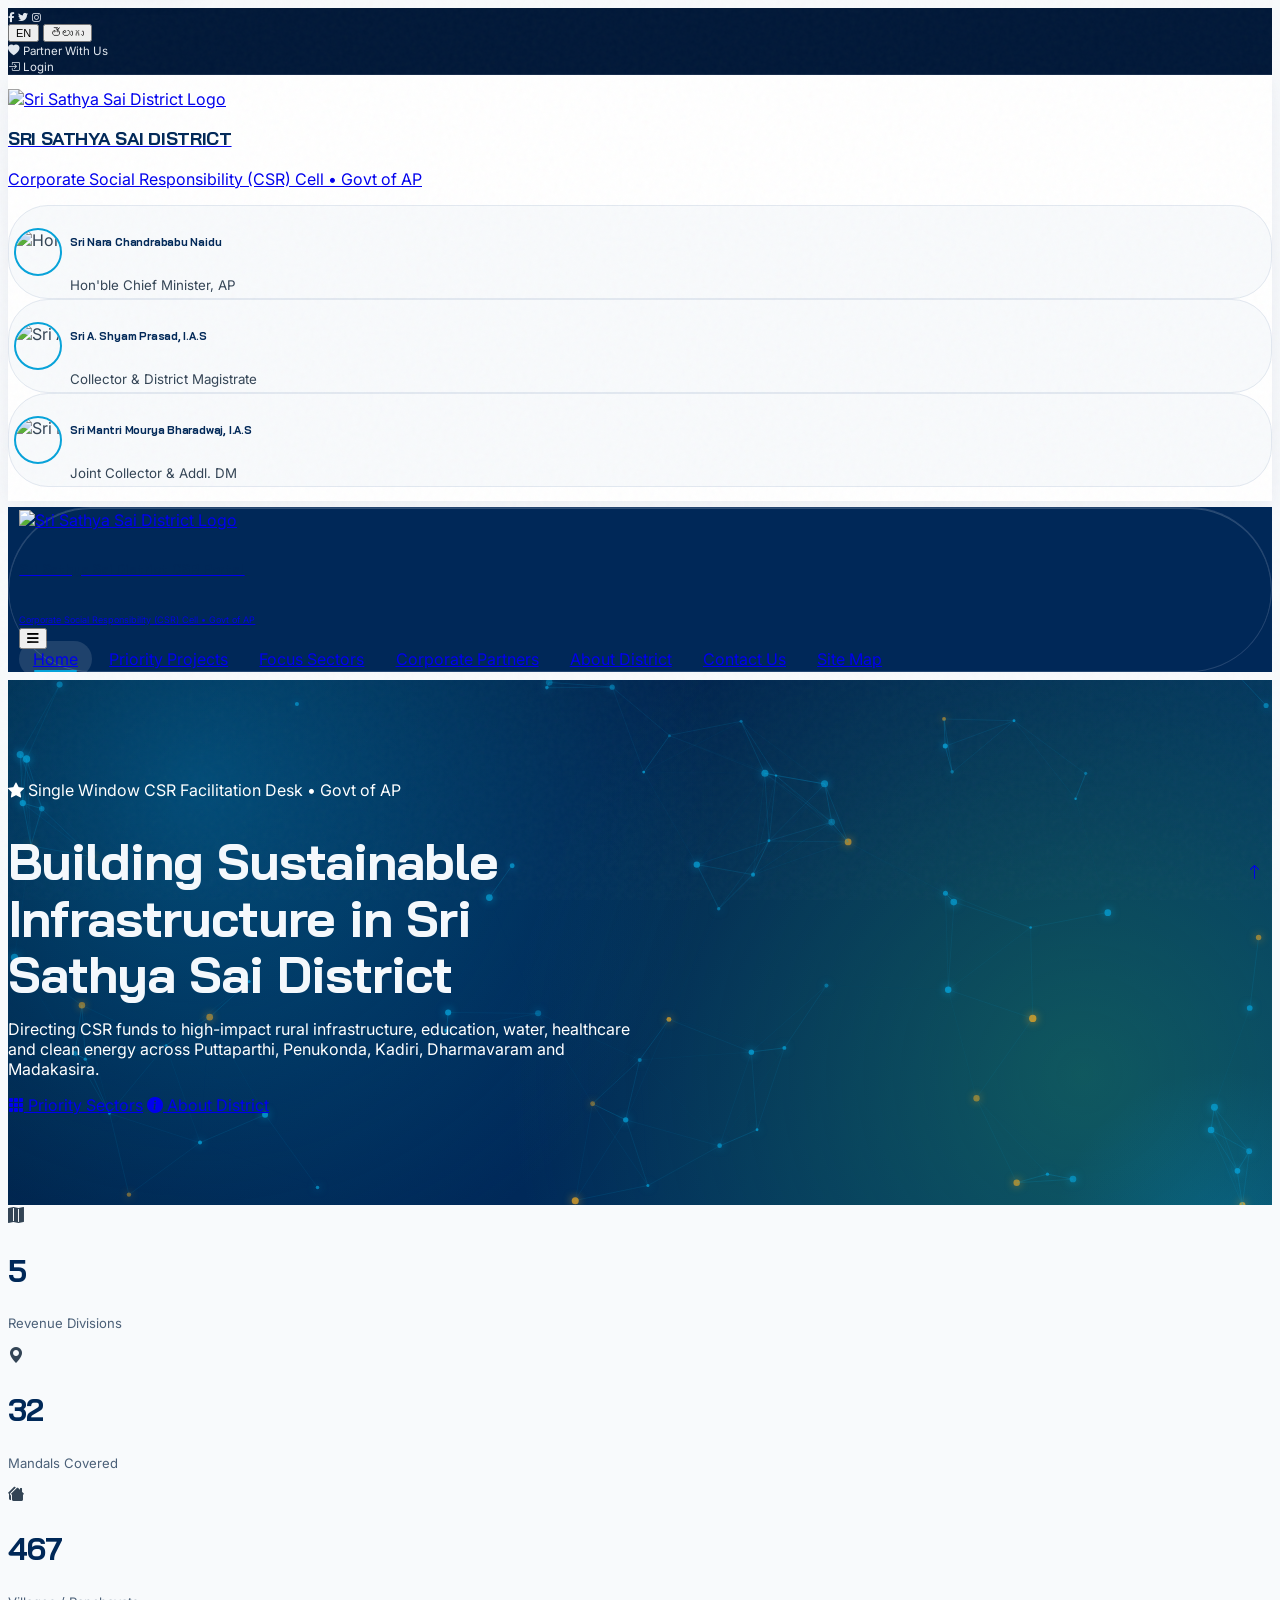
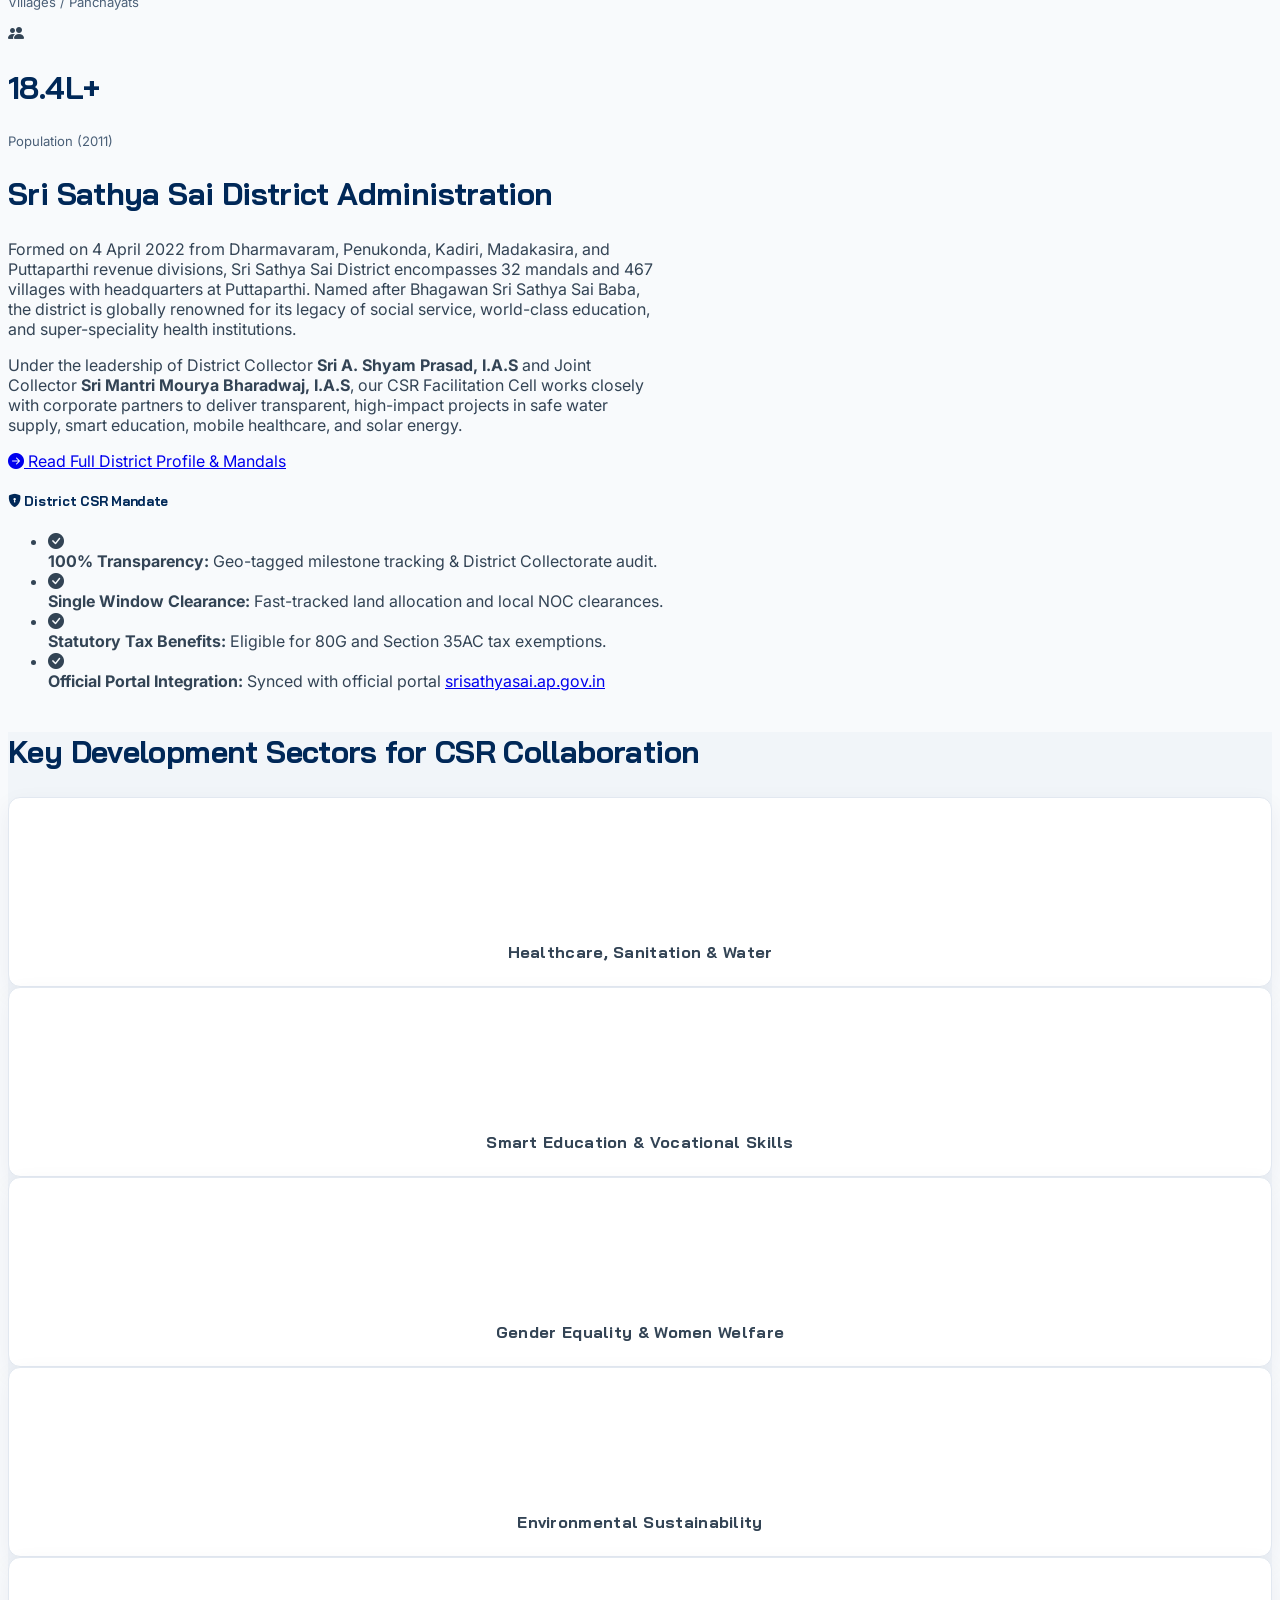
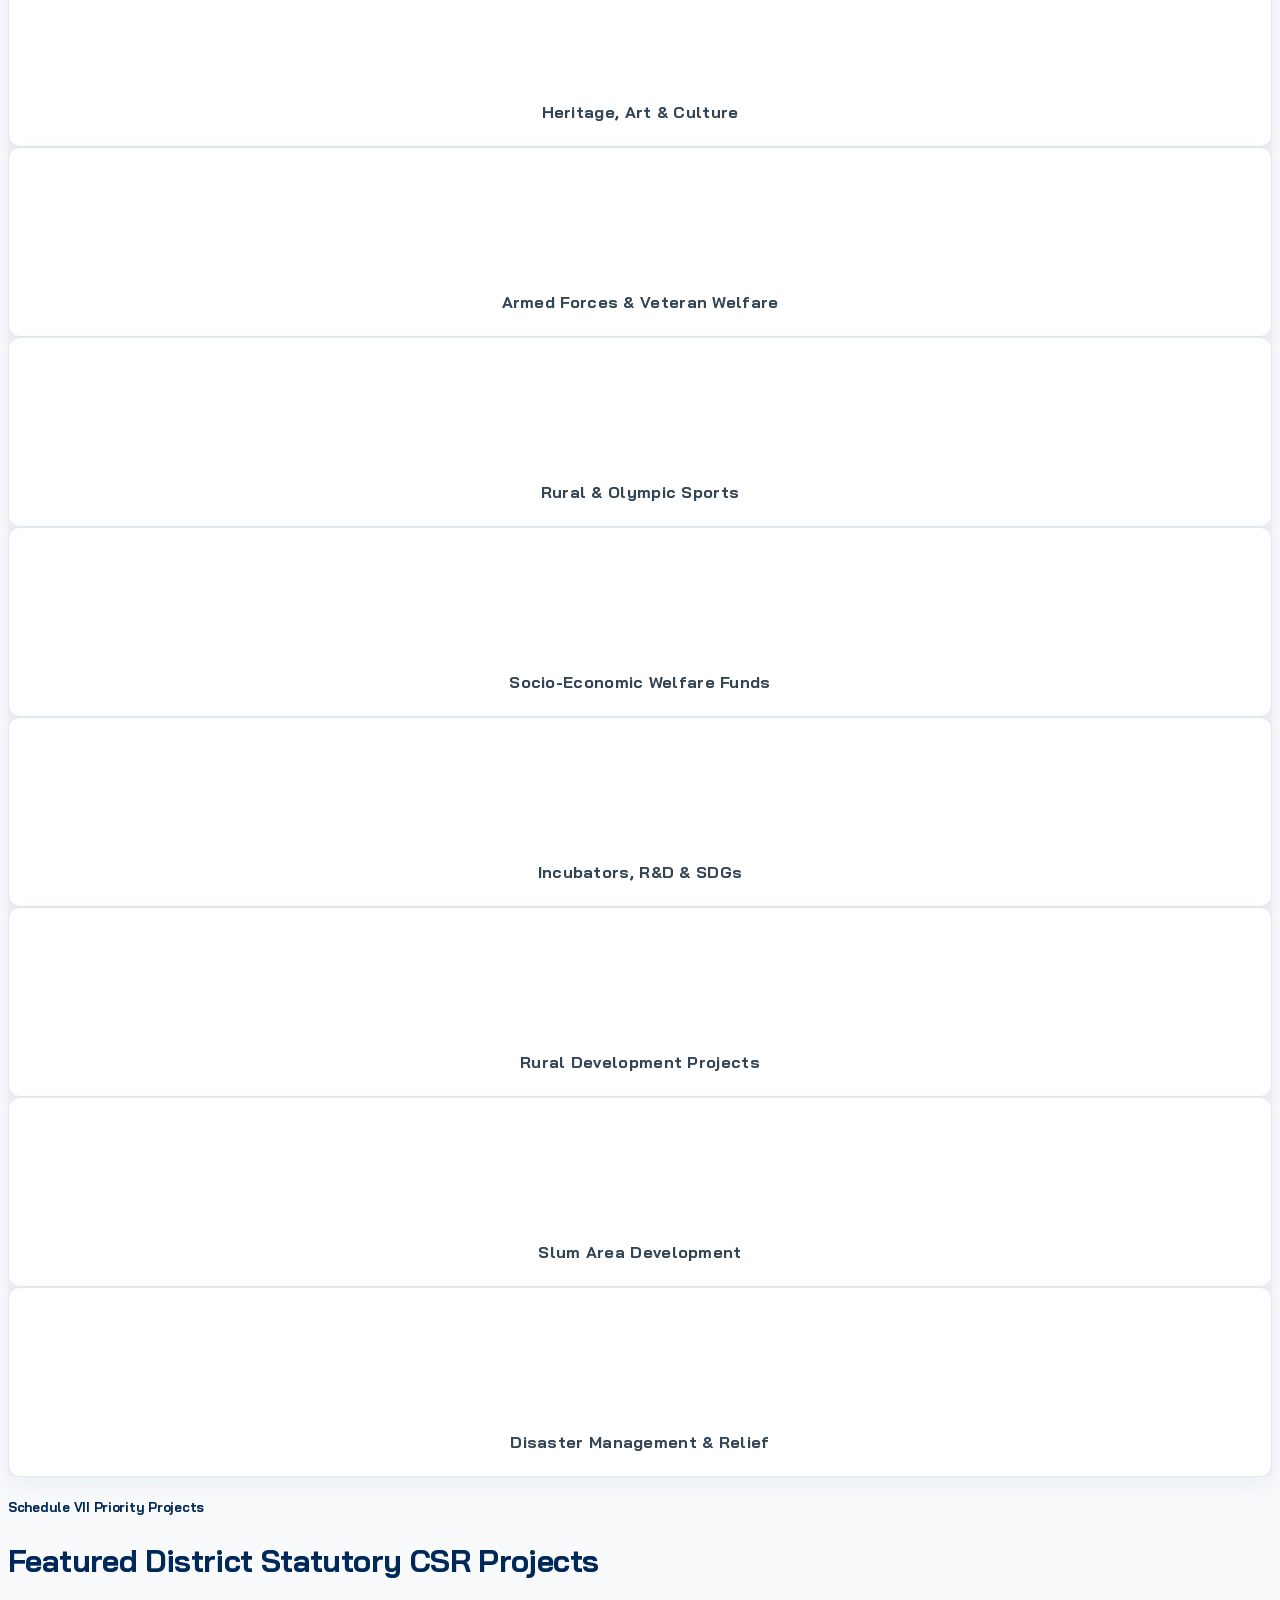
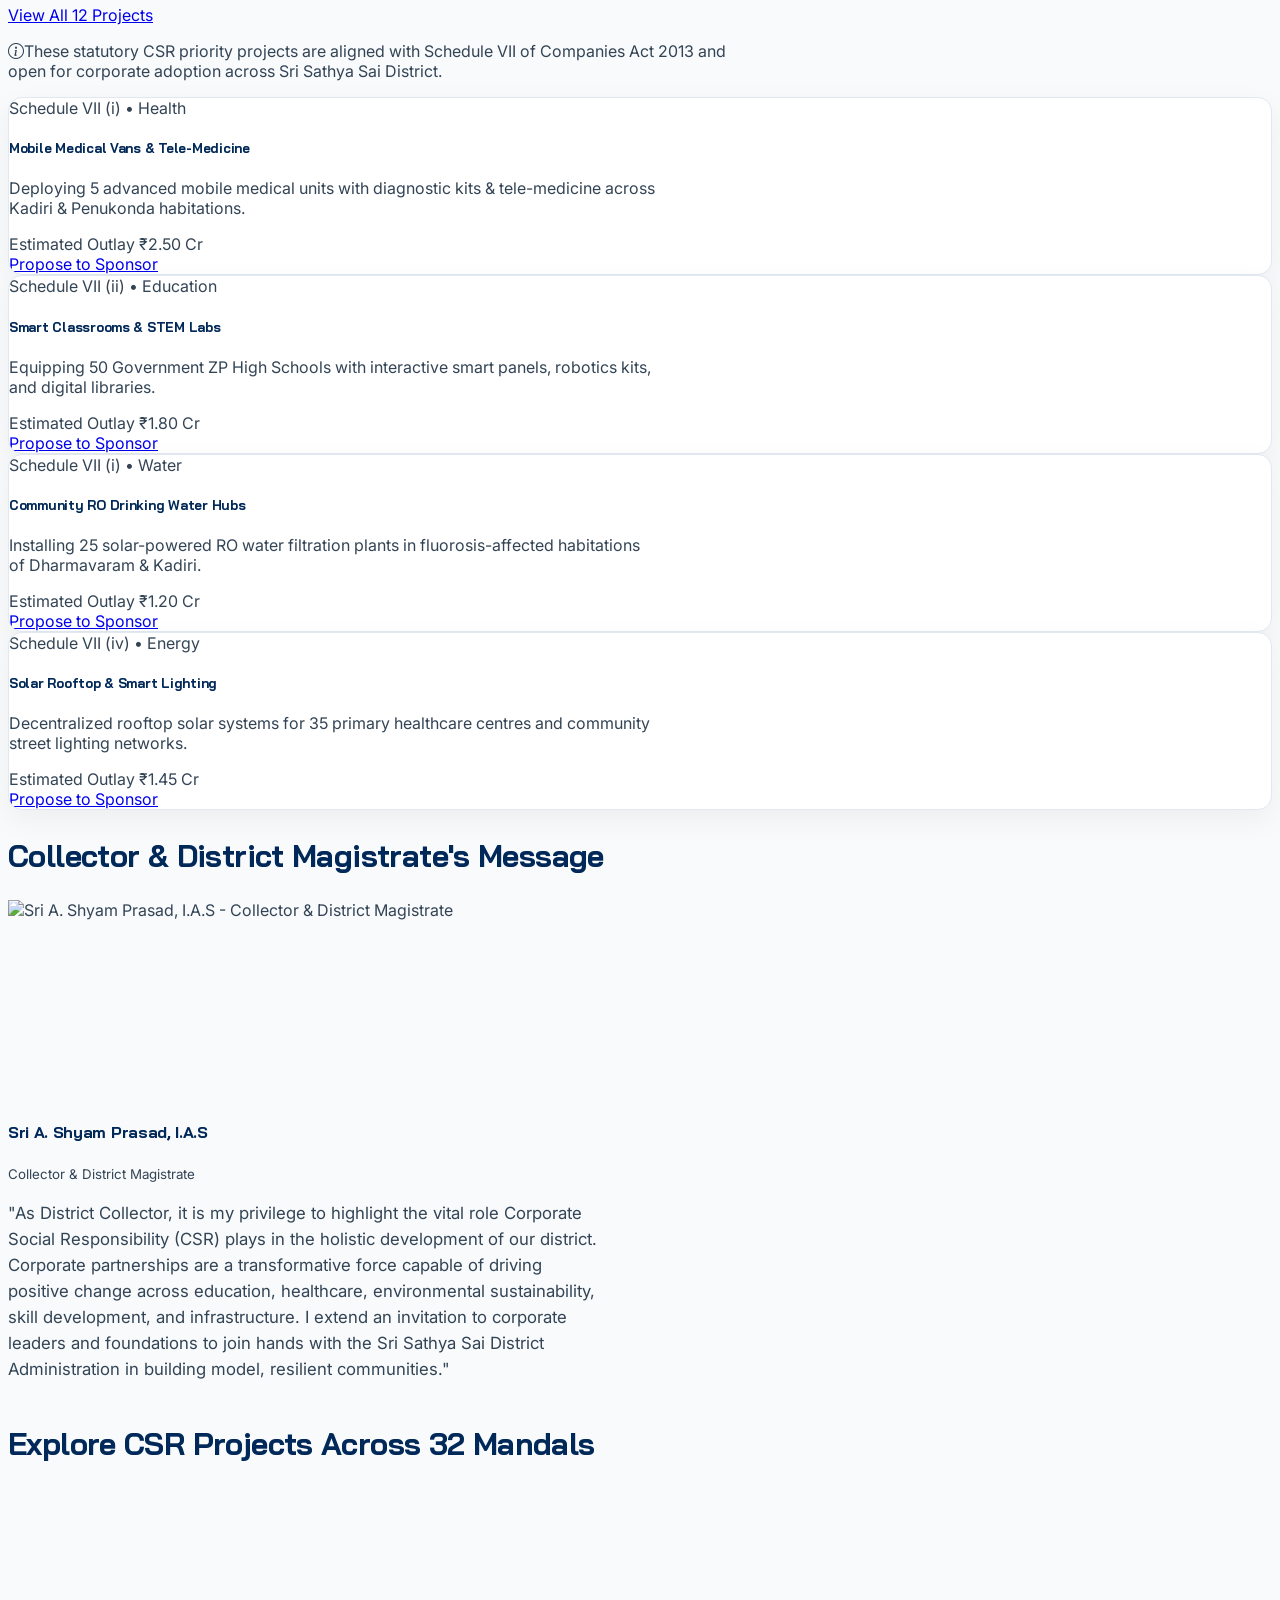
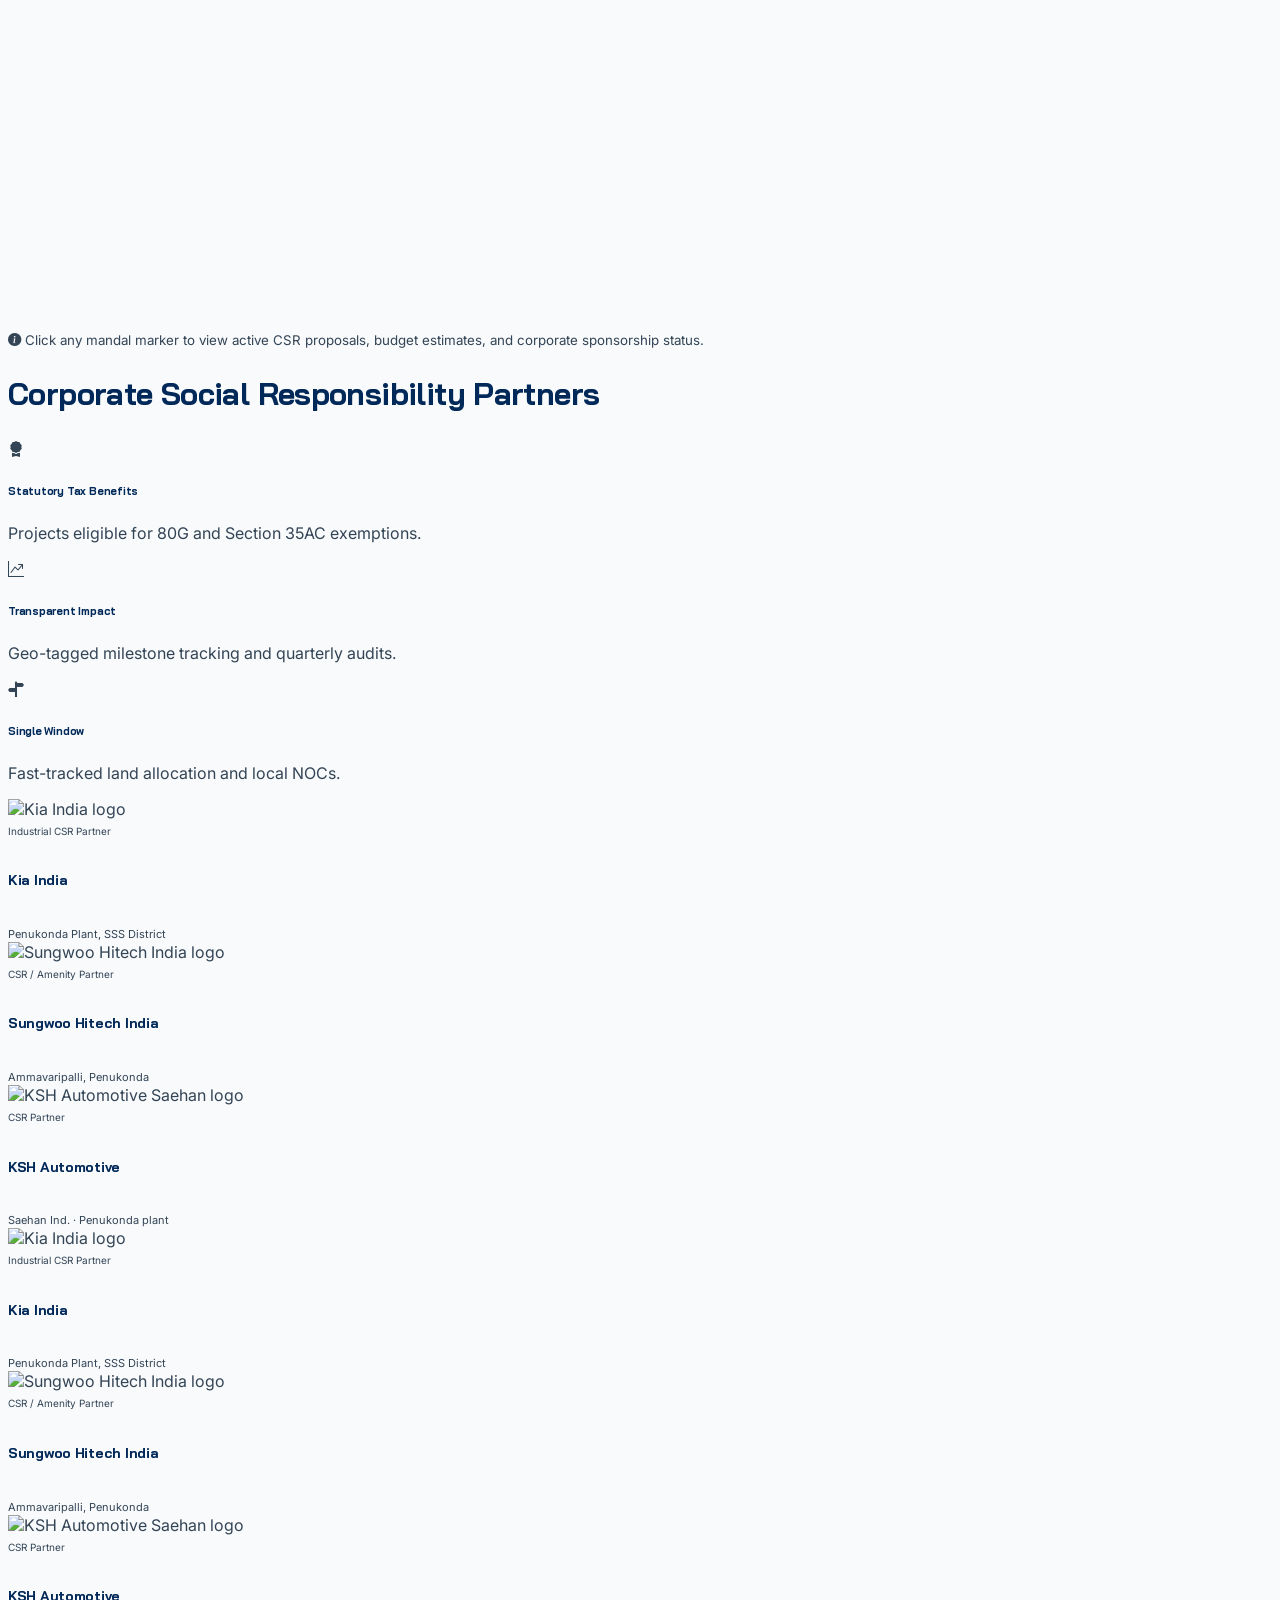
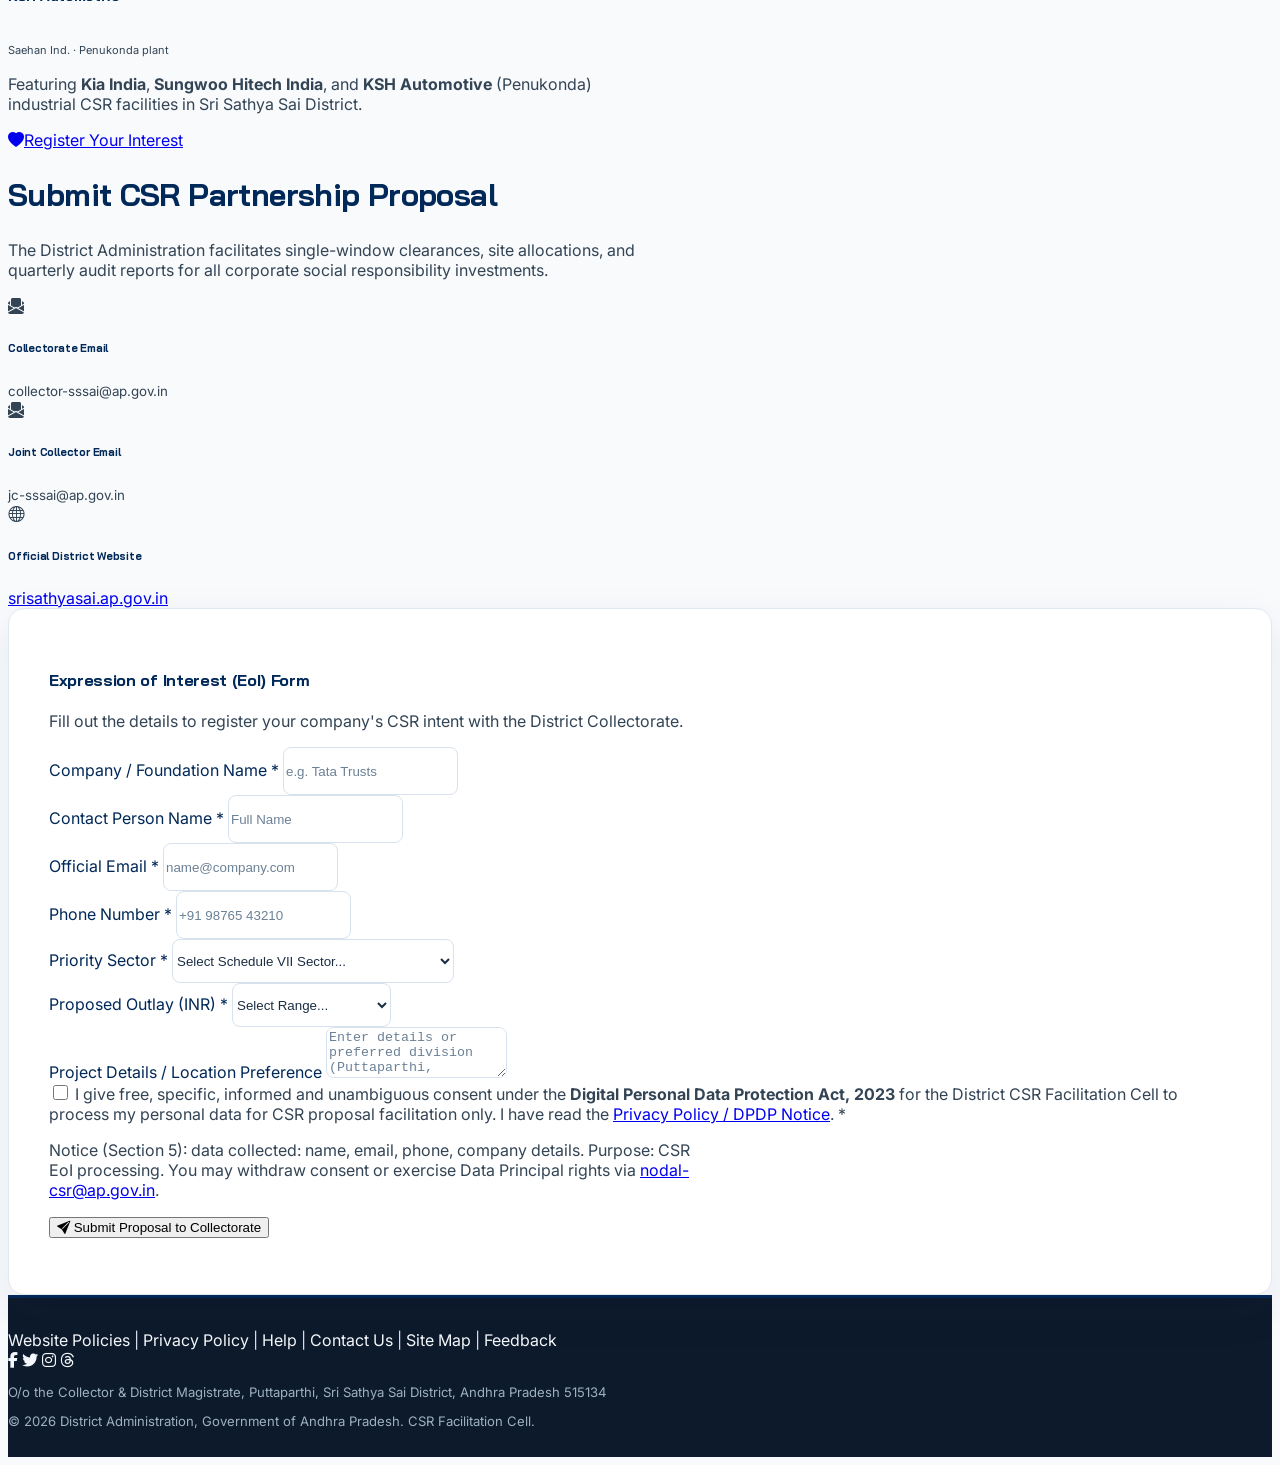
==== index.html @ 0fb1eef0 "feat(design): premium official redesign + bug fixes - Applied design-taste-frontend rules (public-se" ====
<!DOCTYPE html>
<html lang="en">

<head>
    <meta charset="utf-8">
    <title>CSR Portal | Sri Sathya Sai District, Govt of Andhra Pradesh</title>
    <meta content="width=device-width, initial-scale=1.0" name="viewport">
    <meta
        content="Sri Sathya Sai District CSR Portal, Corporate Social Responsibility Andhra Pradesh, Puttaparthi, Priority Projects, srisathyasai.ap.gov.in"
        name="keywords">
    <meta
        content="Official CSR Portal of Sri Sathya Sai District Administration, Govt of Andhra Pradesh. Connecting corporate CSR funds with rural development, health, education, and infrastructure."
        name="description">

    <!-- OpenGraph Meta Tags -->
    <meta property="og:title" content="CSR Portal | Sri Sathya Sai District">
    <meta property="og:description"
        content="Official CSR Portal of Sri Sathya Sai District Administration. Connecting corporate CSR funds with rural development.">
    <meta property="og:image" content="https://www.srisathyasaicsr.com/img/csr_logo.png">
    <meta property="og:url" content="https://www.srisathyasaicsr.com/">
    <meta property="og:type" content="website">
    <link rel="canonical" href="https://www.srisathyasaicsr.com/">
    <link rel="sitemap" type="application/xml" title="Sitemap" href="/sitemap.xml">
    <!-- Favicon -->
    <link href="img/csr_logo.png" rel="icon" type="image/png">

    <!-- Google Web Fonts -->
    <link rel="preconnect" href="https://fonts.googleapis.com">
    <link rel="preconnect" href="https://fonts.gstatic.com" crossorigin>
    <link
        href="https://fonts.googleapis.com/css2?family=Bai+Jamjuree:wght@400;500;600;700&family=Inter:wght@300;400;500;600;700;800&display=swap"
        rel="stylesheet">

    <!-- Icon Font Stylesheet -->
    <link href="https://cdnjs.cloudflare.com/ajax/libs/font-awesome/6.6.0/css/all.min.css" rel="stylesheet">
    <link href="https://cdn.jsdelivr.net/npm/bootstrap-icons@1.11.1/font/bootstrap-icons.css" rel="stylesheet">

    <!-- Libraries Stylesheet -->
    <link href="animate.min.css" rel="stylesheet">
    <link href="owl.carousel.min.css" rel="stylesheet">
    <link rel="stylesheet" href="https://unpkg.com/leaflet@1.9.4/dist/leaflet.css" />

    <!-- Customized Bootstrap Stylesheet -->
    <link href="bootstrap.min.css" rel="stylesheet">

    <!-- Template Stylesheet -->
    <link href="style.css?v=20260902e" rel="stylesheet">
    <link href="css/premium.css?v=20260902e" rel="stylesheet">
    <link href="css/ui21.css?v=20260902e" rel="stylesheet">

    <style>
        /* Modern Design System Extensions */
        :root {
            --primary: #06A3DA;
            --secondary: #34AD54;
            --dark-navy: #002858;
            --accent-orange: #FF9900;
        }

        body {
            font-family: 'Inter', sans-serif;
            color: #334455;
            background-color: #F8FAFC;
        }

        h1,
        h2,
        h3,
        h4,
        h5,
        h6 {
            font-family: 'Bai Jamjuree', sans-serif;
        }

        .topbar {
            background-color: #001838;
            color: #CBD5E1;
            font-size: 13.5px;
            border-bottom: 1px solid rgba(255, 255, 255, 0.08);
        }

        .topbar a {
            color: #E2E8F0;
            text-decoration: none;
            transition: color 0.3s ease;
        }

        .topbar a:hover {
            color: var(--primary);
        }

        .header-brand-container {
            background: #FFFFFF;
            padding: 14px 0;
            box-shadow: 0 4px 20px rgba(0, 40, 88, 0.06);
        }

        .officer-badge {
            display: flex;
            align-items: center;
            gap: 8px;
            padding: 4px 12px 4px 5px;
            border-radius: 40px;
            background: #F8FAFC;
            border: 1px solid #E2E8F0;
            white-space: nowrap;
        }

        .officer-img {
            width: 44px;
            height: 44px;
            object-fit: cover;
            object-position: top center;
            border-radius: 50%;
            border: 2px solid var(--primary);
            flex-shrink: 0;
        }

        /* Sector Grid Box Enhancements */
        .sector-box-item {
            background-color: #FFFFFF;
            border-radius: 12px;
            padding: 24px 15px;
            text-align: center;
            box-shadow: 0 8px 25px rgba(0, 40, 88, 0.06);
            border: 1px solid #E2E8F0;
            transition: all 0.35s ease;
            cursor: pointer;
            position: relative;
            overflow: hidden;
            height: 140px;
            display: flex;
            flex-direction: column;
            justify-content: flex-end;
            align-items: center;
        }

        .sector-box-item:hover {
            transform: translateY(-6px);
            box-shadow: 0 15px 35px rgba(0, 66, 147, 0.2);
            border-color: #004293;
        }

        .sector-box-item .box_text {
            margin-top: 0;
            font-size: 16px;
            font-weight: 700;
            font-family: 'Bai Jamjuree', sans-serif;
            letter-spacing: 0.3px;
        }

        /* Custom Project Cards */
        .project-card {
            background: #FFFFFF;
            border-radius: 14px;
            overflow: hidden;
            box-shadow: 0 10px 30px rgba(0, 0, 0, 0.05);
            border: 1px solid #E2E8F0;
            transition: all 0.3s ease;
            height: 100%;
        }

        .project-card:hover {
            transform: translateY(-6px);
            box-shadow: 0 20px 40px rgba(0, 40, 88, 0.12);
        }

        .progress-bar-custom {
            height: 8px;
            border-radius: 4px;
            background-color: #E2EBF4;
            overflow: hidden;
        }

        .progress-fill {
            height: 100%;
            background: linear-gradient(90deg, var(--primary), var(--secondary));
            border-radius: 4px;
        }

        .hero-banner {
            background:
                radial-gradient(circle at 15% 20%, rgba(6, 163, 218, 0.35), transparent 45%),
                radial-gradient(circle at 85% 75%, rgba(52, 173, 84, 0.30), transparent 50%),
                linear-gradient(135deg, #001838, #002858 55%, #003a6b);
            padding: 100px 0 90px;
            color: #FFFFFF;
        }

        .partner-card {
            background: #FFFFFF;
            border-radius: 16px;
            padding: 40px;
            box-shadow: 0 15px 45px rgba(0, 40, 88, 0.08);
            border: 1px solid #E2E8F0;
        }
    </style>
</head>

<body>
    <!-- Spinner Start -->
    <div id="spinner"
        class="show bg-white position-fixed translate-middle w-100 vh-100 top-50 start-50 d-flex align-items-center justify-content-center">
        <div class="spinner"></div>
    </div>
    <!-- Spinner End -->

    <!-- Header Component Start -->
    <div id="site-header"></div>
    <!-- Header Component End -->

    <!-- Hero Banner Start -->
    <div id="main-content" class="hero-banner">
        <canvas id="hero-canvas" class="hero-canvas" aria-hidden="true"></canvas>
        <div class="container">
            <div class="row align-items-center">
                <div class="col-lg-8 text-center text-lg-start">
                    <span class="badge bg-info text-dark py-2 px-3 rounded-pill fw-bold mb-3"><i
                            class="bi bi-star-fill me-1"></i> Single Window CSR Facilitation Desk • Govt of
                        AP</span>
                    <h1 class="display-4 text-white fw-bold mb-4">
                        Building Sustainable Infrastructure in <span class="text-info">Sri Sathya Sai
                            District</span>
                    </h1>
                    <p class="fs-5 text-light mb-4">
                        Directing CSR funds to high-impact rural infrastructure, education, water, healthcare and clean energy across Puttaparthi, Penukonda, Kadiri, Dharmavaram and Madakasira.
                    </p>
                    <div class="d-flex flex-wrap gap-3 justify-content-center justify-content-lg-start">
                        <a href="#focus-sectors" class="btn btn-primary py-3 px-5 rounded-pill fw-bold btn-portal btn-shine"><i
                                class="bi bi-grid-3x3-gap-fill me-2"></i> Priority Sectors</a>
                        <a href="about-district.html" class="btn btn-outline-light py-3 px-5 rounded-pill fw-bold btn-portal btn-shine"><i
                                class="bi bi-info-circle-fill me-2"></i> About District</a>
                    </div>
                </div>
            </div>
        </div>
        <div class="scroll-rail scroll-rail--hero" aria-hidden="true">
            <span class="scroll-rail-thumb" id="hero-scroll-thumb"></span>
        </div>
    </div>
    <!-- Hero Banner End -->

    <!-- Facts / Impact Stats Start -->
    <div class="container-fluid py-3 py-lg-5 bg-white border-bottom">
        <div class="container">
            <div class="row g-2 text-center mobile-stats-row">
                <div class="col-3 col-lg-3 col-md-6">
                    <div class="p-1 p-lg-3">
                        <i class="bi bi-map-fill display-5 text-primary mb-1 mb-lg-2 stat-icon"></i>
                        <h2 class="fw-bold text-dark mb-0 mb-lg-1 stat-number" data-toggle="counter-up">5</h2>
                        <p class="text-muted fw-semibold mb-0 stat-label">Revenue Divisions</p>
                    </div>
                </div>
                <div class="col-3 col-lg-3 col-md-6">
                    <div class="p-1 p-lg-3">
                        <i class="bi bi-geo-alt-fill display-5 text-info mb-1 mb-lg-2 stat-icon"></i>
                        <h2 class="fw-bold text-dark mb-0 mb-lg-1 stat-number" data-toggle="counter-up">32</h2>
                        <p class="text-muted fw-semibold mb-0 stat-label">Mandals Covered</p>
                    </div>
                </div>
                <div class="col-3 col-lg-3 col-md-6">
                    <div class="p-1 p-lg-3">
                        <i class="bi bi-houses-fill display-5 text-success mb-1 mb-lg-2 stat-icon"></i>
                        <h2 class="fw-bold text-dark mb-0 mb-lg-1 stat-number" data-toggle="counter-up">467</h2>
                        <p class="text-muted fw-semibold mb-0 stat-label">Villages / Panchayats</p>
                    </div>
                </div>
                <div class="col-3 col-lg-3 col-md-6">
                    <div class="p-1 p-lg-3">
                        <i class="bi bi-people-fill display-5 text-warning mb-1 mb-lg-2 stat-icon"></i>
                        <h2 class="fw-bold text-dark mb-0 mb-lg-1 stat-number"><span data-toggle="counter-up">18.4</span>L+</h2>
                        <p class="text-muted fw-semibold mb-0 stat-label">Population (2011)</p>
                    </div>
                </div>
            </div>
        </div>
    </div>
    <!-- Facts End -->

    <!-- About District Brief Start -->
    <div class="container-fluid py-3 py-lg-5">
        <div class="container py-2 py-lg-4">
            <div class="row g-4 g-lg-5 align-items-center">
                <div class="col-lg-7">
                    <div class="section-title position-relative pb-2 pb-lg-3 mb-3 mb-lg-4">
                        <h5 class="fw-bold text-primary text-uppercase">Official District Overview</h5>
                        <h2 class="mb-0">Sri Sathya Sai District Administration</h2>
                    </div>
                    <p class="lead district-overview-text">
                        Formed on 4 April 2022 from Dharmavaram, Penukonda, Kadiri, Madakasira, and Puttaparthi revenue
                        divisions, Sri Sathya Sai District encompasses 32 mandals and 467 villages with headquarters at
                        Puttaparthi. Named after Bhagawan Sri Sathya Sai Baba, the district is globally renowned for its
                        legacy of social service, world-class education, and super-speciality health institutions.
                    </p>
                    <p class="text-muted district-overview-text">
                        Under the leadership of District Collector <strong>Sri A. Shyam Prasad, I.A.S</strong> and Joint
                        Collector <strong>Sri Mantri Mourya Bharadwaj, I.A.S</strong>, our CSR Facilitation Cell works
                        closely with corporate partners to deliver transparent, high-impact projects in safe water
                        supply, smart education, mobile healthcare, and solar energy.
                    </p>
                    <a href="about-district.html" class="btn btn-primary py-2 px-4 rounded-pill fw-bold btn-read-profile btn-shine"><i
                            class="bi bi-arrow-right-circle-fill me-2"></i> Read Full District Profile & Mandals</a>
                </div>
                <div class="col-lg-5">
                    <div class="bg-light p-3 p-lg-4 rounded-4 shadow-sm border district-mandate-box">
                        <h5 class="fw-bold text-dark mb-2 mb-lg-3"><i class="bi bi-shield-lock-fill text-primary me-2"></i>
                            District CSR Mandate</h5>
                        <ul class="list-unstyled d-flex flex-column gap-2 gap-lg-3 mb-0">
                            <li class="d-flex align-items-start gap-2">
                                <i class="bi bi-check-circle-fill text-success fs-5 mt-1"></i>
                                <div><strong>100% Transparency:</strong> Geo-tagged milestone tracking & District
                                    Collectorate audit.</div>
                            </li>
                            <li class="d-flex align-items-start gap-2">
                                <i class="bi bi-check-circle-fill text-success fs-5 mt-1"></i>
                                <div><strong>Single Window Clearance:</strong> Fast-tracked land allocation and local
                                    NOC clearances.</div>
                            </li>
                            <li class="d-flex align-items-start gap-2">
                                <i class="bi bi-check-circle-fill text-success fs-5 mt-1"></i>
                                <div><strong>Statutory Tax Benefits:</strong> Eligible for 80G and Section 35AC tax
                                    exemptions.</div>
                            </li>
                            <li class="d-flex align-items-start gap-2">
                                <i class="bi bi-check-circle-fill text-success fs-5 mt-1"></i>
                                <div><strong>Official Portal Integration:</strong> Synced with official portal <a
                                        href="https://srisathyasai.ap.gov.in/" target="_blank"
                                        class="fw-bold">srisathyasai.ap.gov.in</a></div>
                            </li>
                        </ul>
                    </div>
                </div>
            </div>
        </div>
    </div>
    <!-- About District Brief End -->

    <!-- Focus Sectors Section Start -->
    <div id="focus-sectors" class="container-fluid py-3 py-lg-5 style-sectors-bg" style="background-color: #F1F5F9;">
        <div class="container py-2 py-lg-4">
            <div class="section-title text-center position-relative pb-2 pb-lg-3 mb-3 mb-lg-5 mx-auto" style="max-width: 700px;">
                <h5 class="fw-bold text-primary text-uppercase">Our Priority Sectors</h5>
                <h2 class="mb-0">Key Development Sectors for CSR Collaboration</h2>
            </div>

            <div class="row g-2 g-lg-4 mobile-sectors-grid">
                <!-- Sector 1: Health & Sanitation -->
                <div class="col-4 col-lg-4 col-md-6 wow zoomIn" data-wow-delay="0.1s">
                    <div class="box_health sector-box-item">
                        <div class="box_text" data-i18n="sec_health_sanitation">Healthcare, Sanitation & Water</div>
                    </div>
                </div>

                <!-- Sector 2: Education & Skills -->
                <div class="col-4 col-lg-4 col-md-6 wow zoomIn" data-wow-delay="0.15s">
                    <div class="box_education sector-box-item">
                        <div class="box_text" data-i18n="sec_education_skills">Smart Education & Vocational Skills</div>
                    </div>
                </div>

                <!-- Sector 3: Gender Equality -->
                <div class="col-4 col-lg-4 col-md-6 wow zoomIn" data-wow-delay="0.2s">
                    <div class="box_endowments sector-box-item">
                        <div class="box_text" data-i18n="sec_gender_women">Gender Equality & Women Welfare</div>
                    </div>
                </div>

                <!-- Sector 4: Environment -->
                <div class="col-4 col-lg-4 col-md-6 wow zoomIn" data-wow-delay="0.25s">
                    <div class="box_plantation sector-box-item">
                        <div class="box_text" data-i18n="sec_environment">Environmental Sustainability</div>
                    </div>
                </div>

                <!-- Sector 5: Heritage & Culture -->
                <div class="col-4 col-lg-4 col-md-6 wow zoomIn" data-wow-delay="0.3s">
                    <div class="box_endowments sector-box-item">
                        <div class="box_text" data-i18n="sec_heritage_culture">Heritage, Art & Culture</div>
                    </div>
                </div>

                <!-- Sector 6: Armed Forces -->
                <div class="col-4 col-lg-4 col-md-6 wow zoomIn" data-wow-delay="0.35s">
                    <div class="box_public_Utilities sector-box-item">
                        <div class="box_text" data-i18n="sec_veterans_welfare">Armed Forces & Veteran Welfare</div>
                    </div>
                </div>

                <!-- Sector 7: Sports -->
                <div class="col-4 col-lg-4 col-md-6 wow zoomIn" data-wow-delay="0.4s">
                    <div class="box_sports sector-box-item">
                        <div class="box_text" data-i18n="sec_sports">Rural & Olympic Sports</div>
                    </div>
                </div>

                <!-- Sector 8: Socio-Economic Welfare -->
                <div class="col-4 col-lg-4 col-md-6 wow zoomIn" data-wow-delay="0.45s">
                    <div class="box_public_Utilities sector-box-item">
                        <div class="box_text" data-i18n="sec_socio_welfare">Socio-Economic Welfare Funds</div>
                    </div>
                </div>

                <!-- Sector 9: Incubators & SDGs -->
                <div class="col-4 col-lg-4 col-md-6 wow zoomIn" data-wow-delay="0.5s">
                    <div class="box_solar sector-box-item">
                        <div class="box_text" data-i18n="sec_incubators_sdg">Incubators, R&D & SDGs</div>
                    </div>
                </div>

                <!-- Sector 10: Rural Development -->
                <div class="col-4 col-lg-4 col-md-6 wow zoomIn" data-wow-delay="0.55s">
                    <div class="box_roads sector-box-item">
                        <div class="box_text" data-i18n="sec_rural_dev">Rural Development Projects</div>
                    </div>
                </div>

                <!-- Sector 11: Slum Development -->
                <div class="col-4 col-lg-4 col-md-6 wow zoomIn" data-wow-delay="0.6s">
                    <div class="box_sanitation sector-box-item">
                        <div class="box_text" data-i18n="sec_slum_dev">Slum Area Development</div>
                    </div>
                </div>

                <!-- Sector 12: Disaster Management -->
                <div class="col-4 col-lg-4 col-md-6 wow zoomIn" data-wow-delay="0.65s">
                    <div class="box_disaster sector-box-item">
                        <div class="box_text" data-i18n="sec_disaster_mgmt">Disaster Management & Relief</div>
                    </div>
                </div>
            </div>
        </div>
    </div>
    <!-- Focus Sectors Section End -->

    <!-- Priority Projects Start -->
    <div id="projects" class="container-fluid py-3 py-lg-5">
        <div class="container py-2 py-lg-4">
            <div class="d-flex flex-column flex-md-row align-items-md-end justify-content-between mb-3 mb-lg-5">
                <div>
                    <h5 class="fw-bold text-primary text-uppercase mb-1 mb-lg-2">Schedule VII Priority Projects</h5>
                    <h2 class="mb-0 fw-bold">Featured District Statutory CSR Projects</h2>
                </div>
                <div class="mt-2 mt-md-0">
                    <a href="projects.html" class="btn btn-outline-primary rounded-pill px-3 py-1.5 fw-bold btn-view-all-proj btn-shine">View All 12 Projects</a>
                </div>
            </div>
            <p class="text-muted small mb-3 mb-lg-4" style="max-width: 720px;"><i class="bi bi-info-circle me-1"></i>These
                statutory CSR priority projects are aligned with Schedule VII of Companies Act 2013 and open for
                corporate adoption across Sri Sathya Sai District.</p>

            <div class="row g-3 g-lg-4 mobile-projects-scroll">
                <!-- Project 1: Healthcare & Tele-Medicine -->
                <div class="col-xl-3 col-lg-6 col-md-6 mobile-proj-col">
                    <div class="project-card">
                        <div class="p-3 p-lg-4">
                            <span class="badge bg-light text-info border border-info mb-2">Schedule VII (i) • Health</span>
                            <h5 class="fw-bold text-dark mb-2 proj-title">Mobile Medical Vans & Tele-Medicine</h5>
                            <p class="text-muted small mb-3 proj-desc">Deploying 5 advanced mobile medical units with diagnostic kits & tele-medicine across Kadiri & Penukonda habitations.</p>

                            <div class="mb-3 pt-2 border-top">
                                <div class="d-flex justify-content-between small fw-bold">
                                    <span class="text-muted">Estimated Outlay</span>
                                    <span class="text-info">₹2.50 Cr</span>
                                </div>
                            </div>
                            <a href="#partner-form" class="btn btn-sm btn-primary rounded-pill w-100 py-2 fw-bold btn-shine">Propose to Sponsor</a>
                        </div>
                    </div>
                </div>

                <!-- Project 2: Smart Digital Classrooms -->
                <div class="col-xl-3 col-lg-6 col-md-6 mobile-proj-col">
                    <div class="project-card">
                        <div class="p-3 p-lg-4">
                            <span class="badge bg-light text-primary border border-primary mb-2">Schedule VII (ii) • Education</span>
                            <h5 class="fw-bold text-dark mb-2 proj-title">Smart Classrooms & STEM Labs</h5>
                            <p class="text-muted small mb-3 proj-desc">Equipping 50 Government ZP High Schools with interactive smart panels, robotics kits, and digital libraries.</p>

                            <div class="mb-3 pt-2 border-top">
                                <div class="d-flex justify-content-between small fw-bold">
                                    <span class="text-muted">Estimated Outlay</span>
                                    <span class="text-primary">₹1.80 Cr</span>
                                </div>
                            </div>
                            <a href="#partner-form" class="btn btn-sm btn-primary rounded-pill w-100 py-2 fw-bold propose-btn" data-sector="Smart Education &amp; Vocational Skills (Item ii)">Propose to Sponsor</a>
                        </div>
                    </div>
                </div>

                <!-- Project 3: RO Water Hubs -->
                <div class="col-xl-3 col-lg-6 col-md-6 mobile-proj-col">
                    <div class="project-card">
                        <div class="p-3 p-lg-4">
                            <span class="badge bg-light text-success border border-success mb-2">Schedule VII (i) • Water</span>
                            <h5 class="fw-bold text-dark mb-2 proj-title">Community RO Drinking Water Hubs</h5>
                            <p class="text-muted small mb-3 proj-desc">Installing 25 solar-powered RO water filtration plants in fluorosis-affected habitations of Dharmavaram & Kadiri.</p>

                            <div class="mb-3 pt-2 border-top">
                                <div class="d-flex justify-content-between small fw-bold">
                                    <span class="text-muted">Estimated Outlay</span>
                                    <span class="text-success">₹1.20 Cr</span>
                                </div>
                            </div>
                            <a href="#partner-form" class="btn btn-sm btn-primary rounded-pill w-100 py-2 fw-bold propose-btn" data-sector="Community RO Drinking Water Hubs">Propose to Sponsor</a>
                        </div>
                    </div>
                </div>

                <!-- Project 4: Solar Clean Energy -->
                <div class="col-xl-3 col-lg-6 col-md-6 mobile-proj-col">
                    <div class="project-card">
                        <div class="p-3 p-lg-4">
                            <span class="badge bg-light text-warning border border-warning mb-2">Schedule VII (iv) • Energy</span>
                            <h5 class="fw-bold text-dark mb-2 proj-title">Solar Rooftop & Smart Lighting</h5>
                            <p class="text-muted small mb-3 proj-desc">Decentralized rooftop solar systems for 35 primary healthcare centres and community street lighting networks.</p>

                            <div class="mb-3 pt-2 border-top">
                                <div class="d-flex justify-content-between small fw-bold">
                                    <span class="text-muted">Estimated Outlay</span>
                                    <span class="text-warning">₹1.45 Cr</span>
                                </div>
                            </div>
                            <a href="#partner-form" class="btn btn-sm btn-primary rounded-pill w-100 py-2 fw-bold propose-btn" data-sector="Solar Rooftop &amp; Smart Lighting">Propose to Sponsor</a>
                        </div>
                    </div>
                </div>
            </div>
        </div>
    </div>
    <!-- Priority Projects End -->

    <!-- Officer's Message Start -->
    <div id="messages" class="container-fluid py-3 py-lg-5 bg-white border-top border-bottom">
        <div class="container py-2 py-lg-4">
            <div class="section-title text-center position-relative pb-2 pb-lg-3 mb-3 mb-lg-5 mx-auto" style="max-width: 650px;">
                <h5 class="fw-bold text-primary text-uppercase">Leadership Message</h5>
                <h2 class="mb-0">Collector & District Magistrate's Message</h2>
            </div>

            <div class="row justify-content-center">
                <div class="col-lg-10">
                    <div class="bg-light rounded-4 border shadow-sm overflow-hidden leader-card-box">
                        <div class="row g-0 align-items-center">
                            <div class="col-md-4">
                                <img src="img/collector-portrait.jpg"
                                    alt="Sri A. Shyam Prasad, I.A.S - Collector & District Magistrate"
                                    class="w-100 h-100 leader-img" style="object-fit: cover; min-height: 200px;">
                            </div>
                            <div class="col-md-8">
                                <div class="p-3 p-md-5">
                                    <h4 class="text-primary mb-1 fw-bold leader-name">Sri A. Shyam Prasad, I.A.S</h4>
                                    <small
                                        class="text-uppercase fw-semibold text-muted d-block mb-2 mb-md-3 pb-2 pb-md-3 border-bottom leader-title">Collector
                                        & District Magistrate</small>
                                    <p style="text-align: justify;" class="lead text-dark mb-0 leader-quote">
                                        "As District Collector, it is my privilege to highlight the vital role Corporate
                                        Social Responsibility (CSR) plays in the holistic development of our district.
                                        Corporate partnerships are a transformative force capable of driving positive
                                        change across education, healthcare, environmental sustainability, skill
                                        development, and infrastructure. I extend an invitation to corporate leaders and
                                        foundations to join hands with the Sri Sathya Sai District Administration in
                                        building model, resilient communities."
                                    </p>
                                </div>
                            </div>
                        </div>
                    </div>
                </div>
            </div>
        </div>
    </div>
    <!-- Officer's Message End -->

    <!-- Interactive District Map Section Start -->
    <div id="district-map-section" class="container-fluid py-3 py-lg-5 bg-light border-top border-bottom">
        <div class="container py-2 py-lg-4">
            <div class="section-title text-center position-relative pb-2 pb-lg-3 mb-3 mb-lg-4 mx-auto" style="max-width: 650px;">
                <h5 class="fw-bold text-primary text-uppercase">Geo-Tagged CSR Project Map</h5>
                <h2 class="mb-0">Explore CSR Projects Across 32 Mandals</h2>
            </div>
            <div class="bg-white p-2 p-lg-3 rounded-4 shadow-sm border">
                <div id="district-leaflet-map" style="height: 440px; border-radius: 12px; z-index: 1;"></div>
            </div>
            <div class="text-center mt-2 mt-lg-3">
                <small class="text-muted"><i class="bi bi-info-circle-fill text-primary me-1"></i> Click any mandal
                    marker to view active CSR proposals, budget estimates, and corporate sponsorship status.</small>
            </div>
        </div>
    </div>
    <!-- Interactive District Map Section End -->

    <!-- Corporate Partners Section Start -->
    <div id="partners" class="container-fluid py-3 py-lg-5">
        <div class="container py-2 py-lg-4">
            <div class="section-title text-center position-relative pb-2 pb-lg-3 mb-3 mb-lg-5 mx-auto" style="max-width: 650px;">
                <h5 class="fw-bold text-primary text-uppercase">Our Collaborators & Industrial Partners</h5>
                <h2 class="mb-0">Corporate Social Responsibility Partners</h2>
            </div>

            <div class="row g-2 g-lg-4 mb-3 mb-lg-5 mobile-collaborators-row">
                <div class="col-4 col-md-4">
                    <div class="bg-white p-2 p-lg-4 rounded-4 shadow-sm border h-100 text-center collab-card">
                        <i class="bi bi-award-fill display-6 text-primary mb-1 mb-lg-3 collab-icon"></i>
                        <h6 class="fw-bold text-dark collab-title">Statutory Tax Benefits</h6>
                        <p class="text-muted small mb-0 collab-desc">Projects eligible for 80G and Section 35AC exemptions.</p>
                    </div>
                </div>
                <div class="col-4 col-md-4">
                    <div class="bg-white p-2 p-lg-4 rounded-4 shadow-sm border h-100 text-center collab-card">
                        <i class="bi bi-graph-up-arrow display-6 text-success mb-1 mb-lg-3 collab-icon"></i>
                        <h6 class="fw-bold text-dark collab-title">Transparent Impact</h6>
                        <p class="text-muted small mb-0 collab-desc">Geo-tagged milestone tracking and quarterly audits.</p>
                    </div>
                </div>
                <div class="col-4 col-md-4">
                    <div class="bg-white p-2 p-lg-4 rounded-4 shadow-sm border h-100 text-center collab-card">
                        <i class="bi bi-signpost-split-fill display-6 text-warning mb-1 mb-lg-3 collab-icon"></i>
                        <h6 class="fw-bold text-dark collab-title">Single Window</h6>
                        <p class="text-muted small mb-0 collab-desc">Fast-tracked land allocation and local NOCs.</p>
                    </div>
                </div>
            </div>

            <!-- Partner Infinite Continuous Scroller -->
            <div class="partner-scroller-container mb-4" aria-label="Corporate partner logos scrolling">
                <div class="partner-scroller-track" id="partner-scroller-track">
                    <div class="partner-card-item">
                        <img src="img/partners/kia-india.svg" alt="Kia India logo" class="partner-logo-img">
                        <div>
                            <span class="badge bg-primary text-white mb-1" style="font-size: 10px;">Industrial CSR Partner</span>
                            <h6 class="mb-0 fw-bold text-dark" style="font-size: 14px;">Kia India</h6>
                            <small class="text-muted d-block" style="font-size: 11px;">Penukonda Plant, SSS District</small>
                        </div>
                    </div>
                    <div class="partner-card-item">
                        <img src="img/partners/sungwoo-hitech-india.jpg" alt="Sungwoo Hitech India logo" class="partner-logo-img">
                        <div>
                            <span class="badge bg-info text-dark mb-1" style="font-size: 10px;">CSR / Amenity Partner</span>
                            <h6 class="mb-0 fw-bold text-dark" style="font-size: 14px;">Sungwoo Hitech India</h6>
                            <small class="text-muted d-block" style="font-size: 11px;">Ammavaripalli, Penukonda</small>
                        </div>
                    </div>
                    <div class="partner-card-item">
                        <img src="img/partners/ksh-automotive.gif" alt="KSH Automotive Saehan logo" class="partner-logo-img">
                        <div>
                            <span class="badge bg-success text-white mb-1" style="font-size: 10px;">CSR Partner</span>
                            <h6 class="mb-0 fw-bold text-dark" style="font-size: 14px;">KSH Automotive</h6>
                            <small class="text-muted d-block" style="font-size: 11px;">Saehan Ind. · Penukonda plant</small>
                        </div>
                    </div>
                    <!-- Cloned Set for Seamless Infinite CSS Loop -->
                    <div class="partner-card-item" aria-hidden="true">
                        <img src="img/partners/kia-india.svg" alt="Kia India logo" class="partner-logo-img">
                        <div>
                            <span class="badge bg-primary text-white mb-1" style="font-size: 10px;">Industrial CSR Partner</span>
                            <h6 class="mb-0 fw-bold text-dark" style="font-size: 14px;">Kia India</h6>
                            <small class="text-muted d-block" style="font-size: 11px;">Penukonda Plant, SSS District</small>
                        </div>
                    </div>
                    <div class="partner-card-item" aria-hidden="true">
                        <img src="img/partners/sungwoo-hitech-india.jpg" alt="Sungwoo Hitech India logo" class="partner-logo-img">
                        <div>
                            <span class="badge bg-info text-dark mb-1" style="font-size: 10px;">CSR / Amenity Partner</span>
                            <h6 class="mb-0 fw-bold text-dark" style="font-size: 14px;">Sungwoo Hitech India</h6>
                            <small class="text-muted d-block" style="font-size: 11px;">Ammavaripalli, Penukonda</small>
                        </div>
                    </div>
                    <div class="partner-card-item" aria-hidden="true">
                        <img src="img/partners/ksh-automotive.gif" alt="KSH Automotive Saehan logo" class="partner-logo-img">
                        <div>
                            <span class="badge bg-success text-white mb-1" style="font-size: 10px;">CSR Partner</span>
                            <h6 class="mb-0 fw-bold text-dark" style="font-size: 14px;">KSH Automotive</h6>
                            <small class="text-muted d-block" style="font-size: 11px;">Saehan Ind. · Penukonda plant</small>
                        </div>
                    </div>
                </div>
                <div class="scroll-rail scroll-rail--partners" aria-hidden="true">
                    <span class="scroll-rail-thumb" id="partner-scroll-thumb"></span>
                </div>
            </div>

            <div class="text-center mt-4">
                <p class="text-muted mb-3">Featuring <strong>Kia India</strong>, <strong>Sungwoo Hitech India</strong>, and
                    <strong>KSH Automotive</strong> (Penukonda) industrial CSR facilities in Sri Sathya Sai District.</p>
                <a href="#partner-form" class="btn btn-primary rounded-pill px-4 py-2 fw-bold btn-shine"><i
                        class="bi bi-heart-fill me-2"></i>Register Your Interest</a>
            </div>
        </div>
    </div>
    <!-- Corporate Partners Section End -->

    <!-- Corporate Proposal Form Start -->
    <div id="partner-form" class="container-fluid py-5 bg-light border-top">
        <div class="container py-4">
            <div class="row g-5 align-items-center">
                <div class="col-lg-5">
                    <div class="section-title position-relative pb-3 mb-4">
                        <h5 class="fw-bold text-primary text-uppercase">Corporate Portal</h5>
                        <h2 class="mb-0">Submit CSR Partnership Proposal</h2>
                    </div>
                    <p class="mb-4">
                        The District Administration facilitates single-window clearances, site allocations, and
                        quarterly audit reports for all corporate social responsibility investments.
                    </p>

                    <div class="d-flex flex-column gap-3 mb-4">
                        <div class="p-3 bg-white rounded-3 border d-flex align-items-center gap-3">
                            <i class="bi bi-envelope-paper-fill text-primary fs-3"></i>
                            <div>
                                <h6 class="mb-0 fw-bold">Collectorate Email</h6>
                                <small class="text-muted">collector-sssai@ap.gov.in</small>
                            </div>
                        </div>
                        <div class="p-3 bg-white rounded-3 border d-flex align-items-center gap-3">
                            <i class="bi bi-envelope-paper-fill text-success fs-3"></i>
                            <div>
                                <h6 class="mb-0 fw-bold">Joint Collector Email</h6>
                                <small class="text-muted">jc-sssai@ap.gov.in</small>
                            </div>
                        </div>
                        <div class="p-3 bg-white rounded-3 border d-flex align-items-center gap-3">
                            <i class="bi bi-globe text-info fs-3"></i>
                            <div>
                                <h6 class="mb-0 fw-bold">Official District Website</h6>
                                <a href="https://srisathyasai.ap.gov.in/" target="_blank"
                                    class="small text-info fw-bold">srisathyasai.ap.gov.in</a>
                            </div>
                        </div>
                    </div>
                </div>

                <div class="col-lg-7">
                    <div class="partner-card">
                        <h4 class="fw-bold text-dark mb-2">Expression of Interest (EoI) Form</h4>
                        <p class="text-muted small mb-4">Fill out the details to register your company's CSR intent with
                            the District Collectorate.</p>

                        <form id="public-eoi-form" novalidate>
                            <div class="row g-3">
                                <div class="col-md-6">
                                    <label class="form-label small fw-semibold" for="eoi-company">Company / Foundation Name *</label>
                                    <input type="text" id="eoi-company" name="company_name" class="form-control"
                                        placeholder="e.g. Tata Trusts" required autocomplete="organization" maxlength="200">
                                </div>
                                <div class="col-md-6">
                                    <label class="form-label small fw-semibold" for="eoi-person">Contact Person Name *</label>
                                    <input type="text" id="eoi-person" name="contact_person" class="form-control" placeholder="Full Name"
                                        required autocomplete="name" maxlength="120">
                                </div>
                                <div class="col-md-6">
                                    <label class="form-label small fw-semibold" for="eoi-email">Official Email *</label>
                                    <input type="email" id="eoi-email" name="email" class="form-control"
                                        placeholder="name@company.com" required autocomplete="email" maxlength="200">
                                </div>
                                <div class="col-md-6">
                                    <label class="form-label small fw-semibold" for="eoi-phone">Phone Number *</label>
                                    <input type="tel" id="eoi-phone" name="phone" class="form-control" placeholder="+91 98765 43210"
                                        required autocomplete="tel" maxlength="40">
                                </div>
                                <div class="col-md-6">
                                    <label class="form-label small fw-semibold">Priority Sector *</label>
                                    <select id="eoi-sector" class="form-select" required>
                                        <option value="">Select Schedule VII Sector...</option>
                                        <option value="Healthcare & Sanitation">Healthcare, Sanitation & Water (Item i)
                                        </option>
                                        <option value="Smart Education & Skills">Smart Education & Vocational Skills
                                            (Item ii)</option>
                                        <option value="Gender Equality & Women Care">Gender Equality & Women Welfare
                                            (Item iii)</option>
                                        <option value="Environmental Sustainability">Environmental Sustainability (Item
                                            iv)</option>
                                        <option value="Heritage & Culture">Heritage, Art & Culture (Item v)</option>
                                        <option value="Armed Forces & Veteran Welfare">Armed Forces & Veteran Welfare
                                            (Item vi)</option>
                                        <option value="Rural & Olympic Sports">Rural & Olympic Sports (Item vii)
                                        </option>
                                        <option value="Socio-Economic Welfare Funds">Socio-Economic Welfare Funds (Item
                                            viii)</option>
                                        <option value="Incubators, R&D & SDGs">Incubators, R&D & SDGs (Item ix)</option>
                                        <option value="Rural Development Projects">Rural Development Projects (Item x)
                                        </option>
                                        <option value="Slum Area Development">Slum Area Development (Item xi)</option>
                                        <option value="Disaster Management">Disaster Management & Relief (Item xii)
                                        </option>
                                    </select>
                                </div>
                                <div class="col-md-6">
                                    <label class="form-label small fw-semibold">Proposed Outlay (INR) *</label>
                                    <select id="eoi-outlay" class="form-select" required>
                                        <option value="">Select Range...</option>
                                        <option value="₹10 Lakhs - ₹25 Lakhs">₹10 Lakhs - ₹25 Lakhs</option>
                                        <option value="₹25 Lakhs - ₹50 Lakhs">₹25 Lakhs - ₹50 Lakhs</option>
                                        <option value="₹50 Lakhs - ₹1 Crore">₹50 Lakhs - ₹1 Crore</option>
                                        <option value="Above ₹1 Crore">Above ₹1 Crore</option>
                                    </select>
                                </div>
                                <div class="col-12">
                                    <label class="form-label small fw-semibold">Project Details / Location
                                        Preference</label>
                                    <textarea id="eoi-details" class="form-control" rows="3"
                                        placeholder="Enter details or preferred division (Puttaparthi, Penukonda, Kadiri, Dharmavaram, Madakasira)..."></textarea>
                                </div>
                                <div class="col-12">
                                    <div class="form-check">
                                        <input class="form-check-input" type="checkbox" id="dpdp-consent-check"
                                            name="consent_given" value="1" required>
                                        <label class="form-check-label small text-muted" for="dpdp-consent-check">
                                            I give free, specific, informed and unambiguous consent under the
                                            <strong>Digital Personal Data Protection Act, 2023</strong> for the District
                                            CSR Facilitation Cell to process my personal data for CSR proposal
                                            facilitation only. I have read the
                                            <a href="privacy-policy.html" target="_blank" rel="noopener"
                                                class="text-primary fw-bold text-decoration-underline">Privacy Policy / DPDP Notice</a>. *
                                        </label>
                                    </div>
                                    <p class="small text-muted mt-2 mb-0">
                                        Notice (Section 5): data collected: name, email, phone, company details.
                                        Purpose: CSR EoI processing. You may withdraw consent or exercise Data Principal
                                        rights via <a href="mailto:nodal-csr@ap.gov.in">nodal-csr@ap.gov.in</a>.
                                    </p>
                                    <div class="eoi-honeypot" aria-hidden="true">
                                        <label for="eoi-website">Leave blank</label>
                                        <input type="text" id="eoi-website" name="fax_number_leave_blank" value=""
                                            tabindex="-1" autocomplete="off" inputmode="none">
                                    </div>
                                </div>
                                <div class="col-12">
                                    <button type="submit"
                                        class="btn btn-primary py-3 px-5 rounded-pill w-100 fw-bold btn-portal btn-shine"><i
                                            class="bi bi-send-fill me-2"></i> Submit Proposal to Collectorate</button>
                                    <p id="eoi-form-status" class="small mt-3 mb-0 eoi-form-status" role="status" aria-live="polite"></p>
                                </div>
                            </div>
                        </form>
                    </div>
                </div>
            </div>
        </div>
    </div>
    <!-- Corporate Proposal Form End -->

    <!-- Footer Start -->
    <div id="site-footer"></div>
    <!-- Footer End -->

    <!-- Back to Top -->
    <a href="#" class="btn btn-lg btn-primary btn-lg-square rounded-circle back-to-top"><i
            class="bi bi-arrow-up"></i></a>

    <!-- JavaScript Libraries -->
    <script src="https://code.jquery.com/jquery-3.6.0.min.js"></script>
    <script src="https://cdn.jsdelivr.net/npm/bootstrap@5.0.0/dist/js/bootstrap.bundle.min.js"></script>
    <script src="https://unpkg.com/leaflet@1.9.4/dist/leaflet.js"></script>
    <script src="wow.min.js"></script>
    <script src="easing.min.js"></script>
    <script src="waypoints.min.js"></script>
    <script src="counterup.min.js"></script>
    <script src="owl.carousel.min.js"></script>

    <!-- Custom Portal Modules -->
    <script src="js/csr-client.js"></script>
    <script src="js/csr-api.js"></script>
    <script src="js/eoi-form.js"></script>
    <script src="js/i18n.js"></script>
    <script src="js/pdf-generator.js"></script>
    <script src="js/district-map.js"></script>

    <!-- Template Javascript -->
    <script src="main.js"></script>
    <script src="https://cdn.jsdelivr.net/npm/gsap@3.13.0/dist/gsap.min.js"></script>
    <script src="https://cdn.jsdelivr.net/npm/gsap@3.13.0/dist/ScrollTrigger.min.js"></script>
    <script src="js/partner-scroller.js?v=20260902e"></script>
    <script src="js/premium-motion.js?v=20260902e"></script>
    <script src="https://cdn.jsdelivr.net/npm/three@0.160.1/build/three.min.js"></script>
    <script src="js/hero-scene.js?v=20260902e"></script>
    <script>
        document.addEventListener("DOMContentLoaded", function () {
            if (typeof initDistrictMap === "function") {
                initDistrictMap("district-leaflet-map");
            }
        });
    </script>
</body>

</html>
---- css/premium.css ----
@import url("https://fonts.googleapis.com/css2?family=Plus+Jakarta+Sans:ital,wght@0,400;0,500;0,600;0,700;0,800;1,500&display=swap");

/* Design system: Sri Sathya Sai District CSR Portal
   Preserve: AP navy, cyan accent, Bai Jamjuree display, officer header, Bootstrap 5.
   Radius: pills for controls, 14px for surfaces.
   Accent lock: cyan #0689b8-range on navy. Success green is semantic only. */

:root {
    --navy: #002858;
    --navy-ink: #001838;
    --ink: #1c2e44;
    --muted: #4b6078;
    --paper: #f3f6fa;
    --surface: #ffffff;
    --line: #d7e2ee;
    --accent: #0689b8;
    --accent-bright: #06a3da;
    --gold: #c8890a;
    --success: #1f7a45;
    --danger: #9b1c1c;
    --radius: 14px;
    --radius-sm: 8px;
    --radius-pill: 999px;
    --shadow: 0 12px 32px rgb(0 40 88 / 0.08);
    --ease-premium: cubic-bezier(0.32, 0.72, 0, 1);
    --font-display: "Bai Jamjuree", "Plus Jakarta Sans", system-ui, sans-serif;
    --font-body: "Plus Jakarta Sans", "Bai Jamjuree", system-ui, sans-serif;
    --z-skip: 40;
    --z-nav: 20;
    --z-overlay: 30;
    --primary: #06a3da;
    --secondary: #1f7a45;
    --dark-navy: #002858;
}

html {
    scroll-behavior: smooth;
}

body {
    font-family: var(--font-body);
    background-color: var(--paper);
    color: var(--ink);
}

h1, h2, h3, h4, h5, h6 {
    font-family: var(--font-display);
    letter-spacing: -0.02em;
    color: var(--navy);
    text-wrap: balance;
}

p {
    max-width: 65ch;
}

.skip-link {
    position: absolute;
    left: 1rem;
    top: -4rem;
    z-index: var(--z-skip);
    background: var(--surface);
    color: var(--navy);
    padding: 0.65rem 1rem;
    border-radius: var(--radius-pill);
    font-weight: 700;
    box-shadow: var(--shadow);
}

.skip-link:focus {
    top: 0.75rem;
}

#site-header {
    min-height: 7.5rem;
}

body::before {
    content: "";
    position: fixed;
    inset: 0;
    z-index: 1;
    pointer-events: none;
    opacity: 0.03;
    background-image: url("data:image/svg+xml,%3Csvg viewBox='0 0 200 200' xmlns='http://www.w3.org/2000/svg'%3E%3Cfilter id='n'%3E%3CfeTurbulence type='fractalNoise' baseFrequency='0.85' numOctaves='4' stitchTiles='stitch'/%3E%3C/filter%3E%3Crect width='100%25' height='100%25' filter='url(%23n)'/%3E%3C/svg%3E");
}

.topbar {
    background-color: var(--navy-ink);
    color: #c5d4e4;
    font-size: 13px;
    border-bottom: 1px solid rgb(255 255 255 / 0.08);
}

.header-brand-container {
    background: var(--surface);
    padding: 0.55rem 0;
    box-shadow: 0 4px 16px rgb(0 40 88 / 0.05);
}

.header-portal-title {
    font-size: 1.15rem;
}

.officer-badge {
    display: flex;
    align-items: center;
    gap: 8px;
    padding: 3px 10px 3px 4px;
    border-radius: var(--radius-pill);
    background: var(--paper);
    border: 1px solid var(--line);
    white-space: nowrap;
}

.officer-img {
    width: 40px;
    height: 40px;
    object-fit: cover;
    object-position: top center;
    border-radius: 50%;
    border: 2px solid var(--accent-bright);
    flex-shrink: 0;
    animation: none;
}

.site-nav-bar {
    position: sticky;
    top: 0;
    z-index: var(--z-nav);
    background-color: var(--navy);
}

.navbar.bottom-header-navbar {
    border-radius: var(--radius-pill);
    margin: 0.4rem 0 0.5rem;
    padding: 0.15rem 0.65rem !important;
    background: rgb(0 24 56 / 0.94) !important;
    backdrop-filter: blur(16px) saturate(140%);
    -webkit-backdrop-filter: blur(16px) saturate(140%);
    border: 1px solid rgb(255 255 255 / 0.14);
    box-shadow: inset 0 1px 0 rgb(255 255 255 / 0.18);
}

.navbar-nav .nav-link {
    border-radius: var(--radius-pill);
    padding: 0.5rem 0.85rem !important;
    transition: background 0.35s var(--ease-premium), color 0.35s var(--ease-premium);
}

.navbar-nav .nav-link:hover,
.navbar-nav .nav-link.active {
    background: rgb(255 255 255 / 0.12);
}

.navbar-nav .nav-link:focus-visible,
.btn:focus-visible,
a:focus-visible,
.form-control:focus-visible,
.form-select:focus-visible,
.form-check-input:focus-visible {
    outline: 2px solid var(--gold);
    outline-offset: 3px;
}

.hero-banner,
.bg-header,
.bg-district-header,
.bg-contact-header,
.bg-privacy-header,
.bg-policy-header {
    min-height: unset;
}

.hero-banner {
    position: relative;
    overflow: hidden;
    padding: 3.25rem 0 3.5rem;
    color: #f4f8fc;
    background:
        radial-gradient(circle at 12% 18%, rgb(6 163 218 / 0.28), transparent 42%),
        linear-gradient(160deg, #001838, #002858 62%, #00325f);
}

.hero-banner h1,
.hero-banner .display-4 {
    color: #f4f8fc;
    font-size: clamp(1.85rem, 4vw, 3.15rem);
    line-height: 1.12;
    max-width: 18ch;
    margin-bottom: 1rem;
}

.hero-banner .hero-lede {
    font-size: 1.05rem;
    color: #d5e4f0;
    max-width: 42ch;
    margin-bottom: 1.35rem;
}

.hero-kicker {
    display: inline-block;
    font-size: 0.78rem;
    font-weight: 700;
    letter-spacing: 0.04em;
    color: #bfe8f6;
    margin-bottom: 0.85rem;
}

.hero-banner::after {
    content: "";
    position: absolute;
    inset: auto -10% -40% auto;
    width: 22rem;
    height: 22rem;
    border-radius: 50%;
    background: radial-gradient(circle, rgb(6 163 218 / 0.22), transparent 68%);
    pointer-events: none;
}

.btn-portal,
.btn-primary.rounded-pill,
.btn-shine {
    transition: transform 0.35s var(--ease-premium), box-shadow 0.35s var(--ease-premium), background 0.35s var(--ease-premium);
}

.btn-portal:hover,
.btn-primary.rounded-pill:hover,
.btn-shine:hover {
    transform: translateY(-1px);
}

.btn-portal:active,
.btn-primary.rounded-pill:active,
.btn-shine:active {
    transform: scale(0.98);
}

.ui21-magnetic:hover {
    transform: none;
}

.sector-box-item {
    background-color: var(--surface);
    border-radius: var(--radius);
    padding: 1.15rem 0.75rem 0.9rem;
    text-align: center;
    box-shadow: var(--shadow);
    border: 1px solid var(--line);
    transition: transform 0.35s var(--ease-premium), box-shadow 0.35s var(--ease-premium), border-color 0.35s var(--ease-premium);
    cursor: pointer;
    position: relative;
    overflow: hidden;
    min-height: 8.5rem;
    height: auto;
    display: flex;
    flex-direction: column;
    justify-content: flex-end;
    align-items: center;
}

.sector-box-item:hover {
    transform: translateY(-4px);
    box-shadow: 0 16px 32px rgb(0 40 88 / 0.12);
    border-color: var(--accent);
}

.sector-box-item .box_text,
.box_text {
    margin-top: 4.4rem;
    font-size: 0.95rem;
    font-weight: 700;
    font-family: var(--font-display);
    letter-spacing: 0.01em;
}

.project-card,
.partner-card,
.officer-badge,
.service-item {
    transition: transform 0.45s var(--ease-premium), box-shadow 0.45s var(--ease-premium);
}

.project-card {
    background: var(--surface);
    border-radius: var(--radius);
    overflow: hidden;
    box-shadow: var(--shadow);
    border: 1px solid var(--line);
    height: 100%;
    display: flex;
    flex-direction: column;
}

.project-card:hover {
    transform: translateY(-4px);
    box-shadow: 0 18px 36px rgb(0 40 88 / 0.12);
}

.partner-card {
    background: var(--surface);
    border-radius: var(--radius);
    padding: 2rem;
    box-shadow: var(--shadow);
    border: 1px solid var(--line);
}

.form-control,
.form-select {
    border: 1px solid var(--line);
    border-radius: var(--radius-sm);
    min-height: 2.75rem;
    color: var(--ink);
    background: var(--surface);
}

.form-control::placeholder {
    color: #6b8196;
}

.form-control:focus,
.form-select:focus {
    border-color: var(--accent);
    box-shadow: 0 0 0 3px rgb(6 137 184 / 0.18);
}

.form-label {
    color: var(--navy);
}

.form-check-input {
    width: 1.15em;
    height: 1.15em;
    border: 2px solid #6b8196;
    accent-color: var(--accent);
}

.form-check-input:checked {
    background-color: var(--accent);
    border-color: var(--accent);
}

.section-title h5.text-uppercase {
    display: none;
}

.section-title h2,
h2.mb-0 {
    font-size: clamp(1.45rem, 2.4vw, 2rem);
}

.stats-strip {
    background: var(--surface);
    border-bottom: 1px solid var(--line);
}

.stat-number {
    font-variant-numeric: tabular-nums;
    color: var(--navy);
}

.stat-label {
    color: var(--muted);
    font-size: 0.82rem;
}

.mandate-list li + li {
    margin-top: 0.85rem;
    padding-top: 0.85rem;
    border-top: 1px solid var(--line);
}

.leader-quote {
    font-size: 1.05rem;
    line-height: 1.55;
    max-width: 54ch;
    text-align: left !important;
}

.partner-card-item.partner-logo-only {
    width: auto;
    min-width: 10rem;
    background: transparent;
    border: 0;
    box-shadow: none;
    padding: 0.4rem 1.4rem;
    gap: 0;
}

.partner-logo-only .partner-logo-img {
    width: 9.5rem;
    height: 3.4rem;
    background: transparent;
}

.partner-logo-only:hover {
    transform: none;
    box-shadow: none;
    background: transparent;
    border: 0;
}

.site-footer {
    background: #0d1a2b;
    border-top: 3px solid var(--navy);
    color: #d7e2ee;
    padding: 2rem 0 1.4rem;
}

.site-footer a {
    color: #f4f8fc;
    text-decoration: none;
}

.site-footer a:hover,
.site-footer a:focus-visible {
    color: var(--accent-bright);
}

.footer-meta,
.footer-copy {
    max-width: none;
    color: #9db0c4;
    font-size: 0.82rem;
    margin-bottom: 0.35rem;
}

.back-to-top {
    position: fixed;
    display: inline-flex;
    align-items: center;
    justify-content: center;
    right: 1.15rem;
    bottom: 1.15rem;
    z-index: var(--z-overlay);
    opacity: 0;
    pointer-events: none;
    transform: translateY(8px);
    transition: opacity 0.3s var(--ease-premium), transform 0.3s var(--ease-premium);
}

.back-to-top.is-visible {
    opacity: 1;
    pointer-events: auto;
    transform: none;
}

.sitemap-page {
    background:
        radial-gradient(circle at 12% 0%, rgb(6 163 218 / 0.1), transparent 36%),
        var(--paper);
}

.sitemap-shell {
    max-width: 1120px;
    margin: 0 auto;
}

.sitemap-group {
    background: var(--surface);
    border: 1px solid var(--line);
    border-radius: var(--radius);
    padding: 1.5rem;
    box-shadow: var(--shadow);
}

.sitemap-group h2 {
    font-size: 1.05rem;
    color: var(--navy);
    margin-bottom: 0.85rem;
}

.sitemap-group a {
    display: block;
    color: var(--ink);
    text-decoration: none;
    padding: 0.45rem 0;
    border-bottom: 1px solid rgb(15 39 68 / 0.06);
    transition: color 0.3s var(--ease-premium), padding-left 0.3s var(--ease-premium);
}

.sitemap-group a:hover,
.sitemap-group a:focus-visible {
    color: var(--accent);
    padding-left: 0.35rem;
}

.eoi-honeypot {
    position: absolute;
    left: -10000px;
    width: 1px;
    height: 1px;
    overflow: hidden;
}

.eoi-form-status--error {
    color: var(--danger);
}

.eoi-form-status--success {
    color: var(--success);
}

.eoi-form-status--info {
    color: #0b5cab;
}

.page-404 {
    min-height: 100dvh;
    display: flex;
    align-items: center;
    background: var(--paper);
}

.page-404 h1 {
    font-size: clamp(2rem, 5vw, 3.4rem);
}

@media (prefers-reduced-transparency: reduce) {
    .navbar.bottom-header-navbar {
        background: #001838 !important;
        backdrop-filter: none;
        -webkit-backdrop-filter: none;
    }
}

@media (prefers-reduced-motion: reduce) {
    html {
        scroll-behavior: auto;
    }

    *,
    *::before,
    *::after {
        animation: none !important;
        transition: none !important;
    }
}

@media (max-width: 991.98px) {
    #site-header {
        min-height: 6.5rem;
    }

    .navbar.bottom-header-navbar {
        border-radius: 1rem;
        padding: 0.35rem 0.5rem !important;
    }

    .hero-banner h1,
    .hero-banner .display-4 {
        max-width: none;
    }

    .sector-box-item .box_text,
    .box_text {
        font-size: 0.78rem;
        margin-top: 3.4rem;
    }
}

@media (prefers-color-scheme: dark) {
    :root {
        --paper: #101820;
        --surface: #182230;
        --ink: #e6eef6;
        --muted: #9db0c4;
        --line: #2a3b50;
        --navy: #9ec9e6;
        --shadow: 0 12px 32px rgb(0 0 0 / 0.28);
    }

    body {
        background: #101820;
        color: var(--ink);
    }

    .header-brand-container,
    .project-card,
    .partner-card,
    .sector-box-item,
    .bg-light,
    .stats-strip {
        background: var(--surface);
        color: var(--ink);
    }

    .officer-badge {
        background: #121a24;
        border-color: var(--line);
    }

    h1, h2, h3, h4, h5, h6,
    .text-dark,
    .header-portal-title,
    .badge-name {
        color: #e6eef6 !important;
    }
}
---- css/ui21.css ----
/* Uiverse-inspired controls, tuned for a civic portal.
   Shine sweep on primary buttons. Spotlight on elevated cards.
   No custom cursor. Motion gated by prefers-reduced-motion. */

/* Premium official buttons – no sweeping shine (anti-templated).
   Focus ring always visible for a11y. Active gives physical press. */
.btn-shine,
.btn-portal,
.btn-primary.rounded-pill,
.btn-read-profile,
.header-partner-btn,
#topbar-login-btn {
    position: relative;
    overflow: hidden;
    isolation: isolate;
    transition: transform 0.2s cubic-bezier(0.32, 0.72, 0, 1),
                box-shadow 0.2s cubic-bezier(0.32, 0.72, 0, 1),
                background-color 0.2s cubic-bezier(0.32, 0.72, 0, 1),
                border-color 0.2s ease;
}

.btn-shine:focus-visible,
.btn-portal:focus-visible,
.btn-primary.rounded-pill:focus-visible,
.btn-read-profile:focus-visible,
.header-partner-btn:focus-visible,
#topbar-login-btn:focus-visible {
    outline: none;
    box-shadow: 0 0 0 3px rgba(0, 40, 88, 0.35);
}

.btn-shine:active,
.btn-portal:active,
.btn-primary.rounded-pill:active,
.btn-read-profile:active,
.header-partner-btn:active,
#topbar-login-btn:active {
    transform: translateY(1px) scale(0.985);
}

@media (prefers-reduced-motion: reduce) {
    .btn-shine,
    .btn-portal,
    .btn-primary.rounded-pill,
    .btn-read-profile,
    .header-partner-btn,
    #topbar-login-btn {
        transition: none;
    }
}

.ui21-glow {
    position: relative;
    overflow: hidden;
}

.ui21-glow::after {
    content: "";
    position: absolute;
    inset: -1px;
    pointer-events: none;
    border-radius: inherit;
    opacity: 0;
    background: radial-gradient(
        220px circle at var(--glow-x, 50%) var(--glow-y, 50%),
        rgba(6, 163, 218, 0.16),
        transparent 62%
    );
    transition: opacity 0.3s ease;
    z-index: 1;
}

.ui21-glow:hover::after,
.ui21-glow:focus-within::after {
    opacity: 1;
}

.project-card,
.collab-card,
.partner-card,
.sitemap-group,
.fund-stat-card,
.auth-card {
    transition: transform 0.35s cubic-bezier(0.32, 0.72, 0, 1), box-shadow 0.35s cubic-bezier(0.32, 0.72, 0, 1), border-color 0.35s cubic-bezier(0.32, 0.72, 0, 1);
}

.project-card:hover,
.partner-card:hover,
.sitemap-group:hover,
.fund-stat-card:hover {
    transform: translateY(-3px);
    box-shadow: 0 16px 32px rgba(0, 40, 88, 0.1) !important;
    border-color: rgba(6, 163, 218, 0.32) !important;
}

.hero-canvas {
    position: absolute;
    inset: 0;
    width: 100%;
    height: 100%;
    pointer-events: none;
    z-index: 0;
}

.hero-banner .container {
    position: relative;
    z-index: 1;
}

.navbar-nav .nav-link {
    position: relative;
}

.navbar-nav .nav-link::after {
    content: "";
    position: absolute;
    left: 0.9rem;
    right: 0.9rem;
    bottom: 0.28rem;
    height: 2px;
    border-radius: 99px;
    background: #06a3da;
    transform: scaleX(0);
    transform-origin: left;
    transition: transform 0.35s cubic-bezier(0.32, 0.72, 0, 1);
}

.navbar-nav .nav-link:hover::after,
.navbar-nav .nav-link.active::after {
    transform: scaleX(1);
}

.scroll-rail,
.ui21-cursor,
.ui21-cursor-dot {
    display: none !important;
}

@media (prefers-reduced-motion: reduce) {
    .btn-shine::before,
    .btn-portal::before,
    .btn-primary.rounded-pill::before,
    .header-partner-btn::before,
    #topbar-login-btn::before {
        content: none;
    }

    .navbar-nav .nav-link::after {
        transition: none;
    }

    .partner-scroller-track {
        animation: none !important;
    }
}
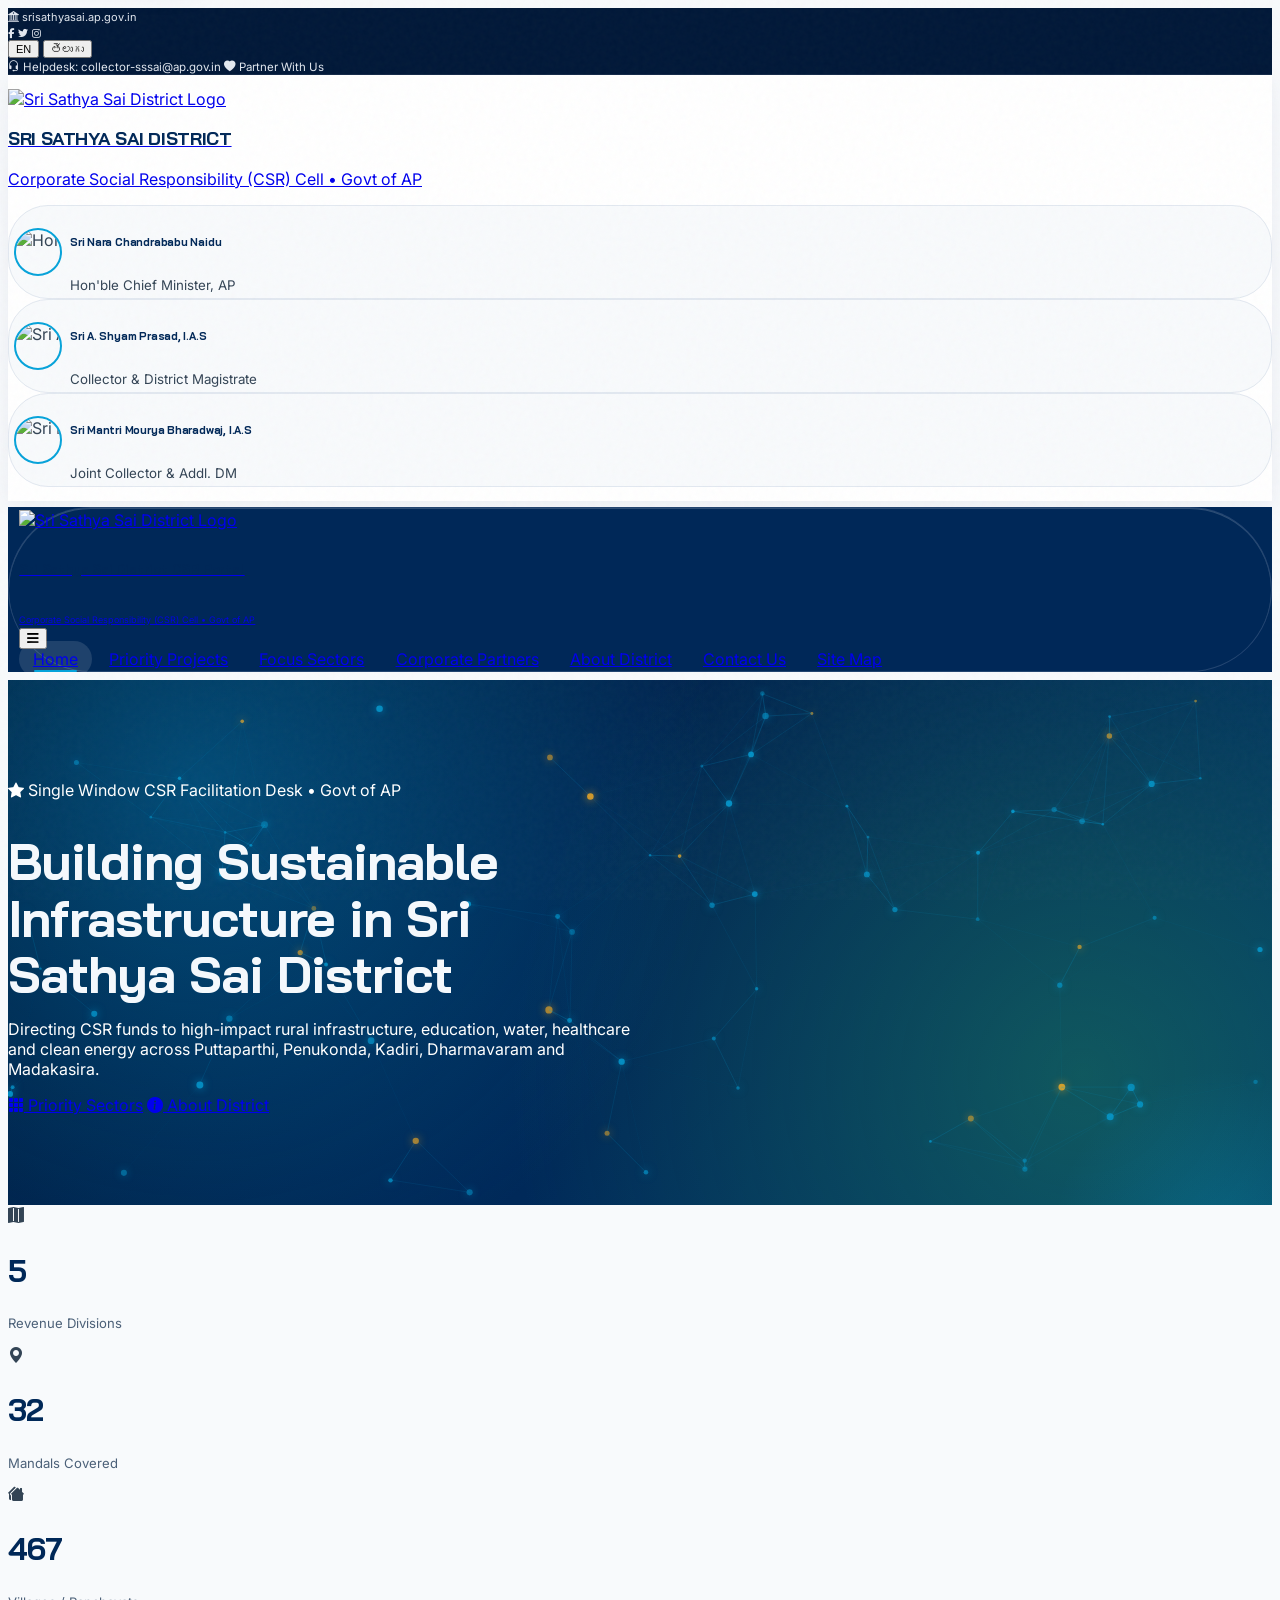
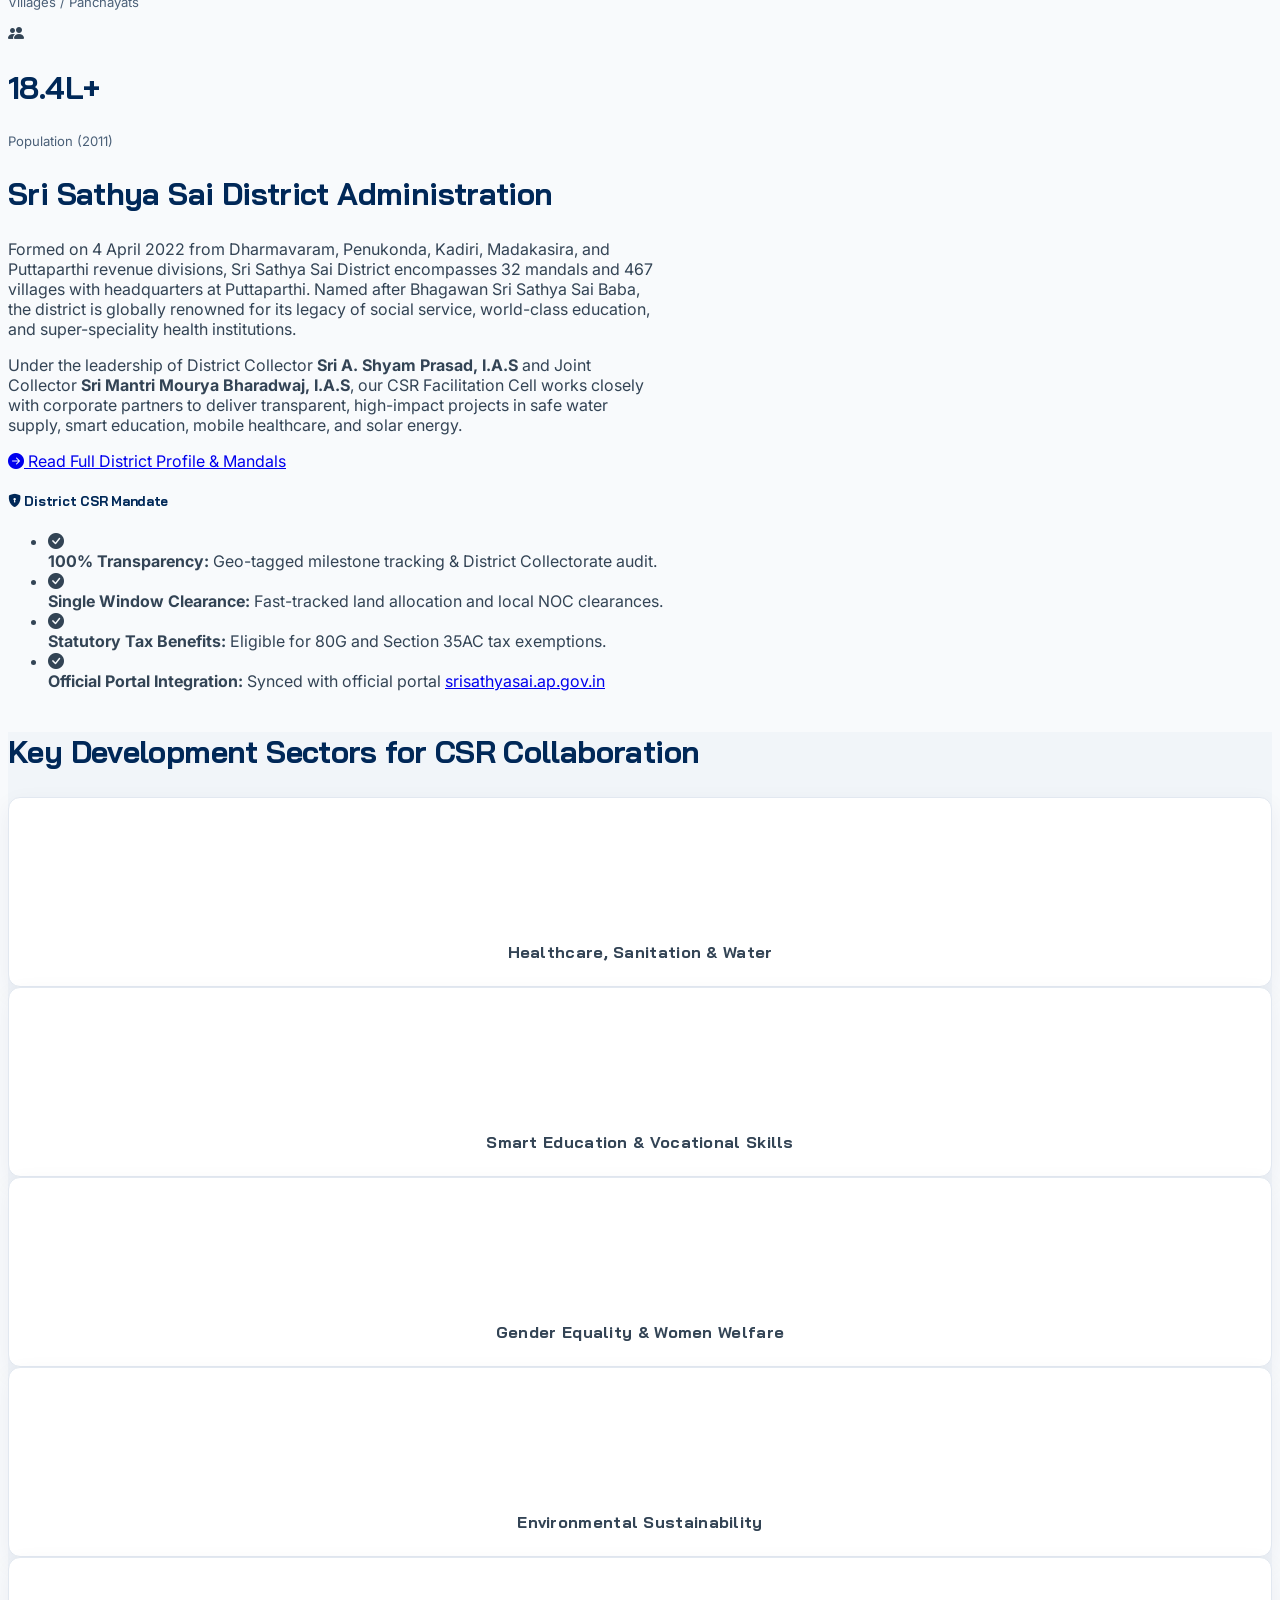
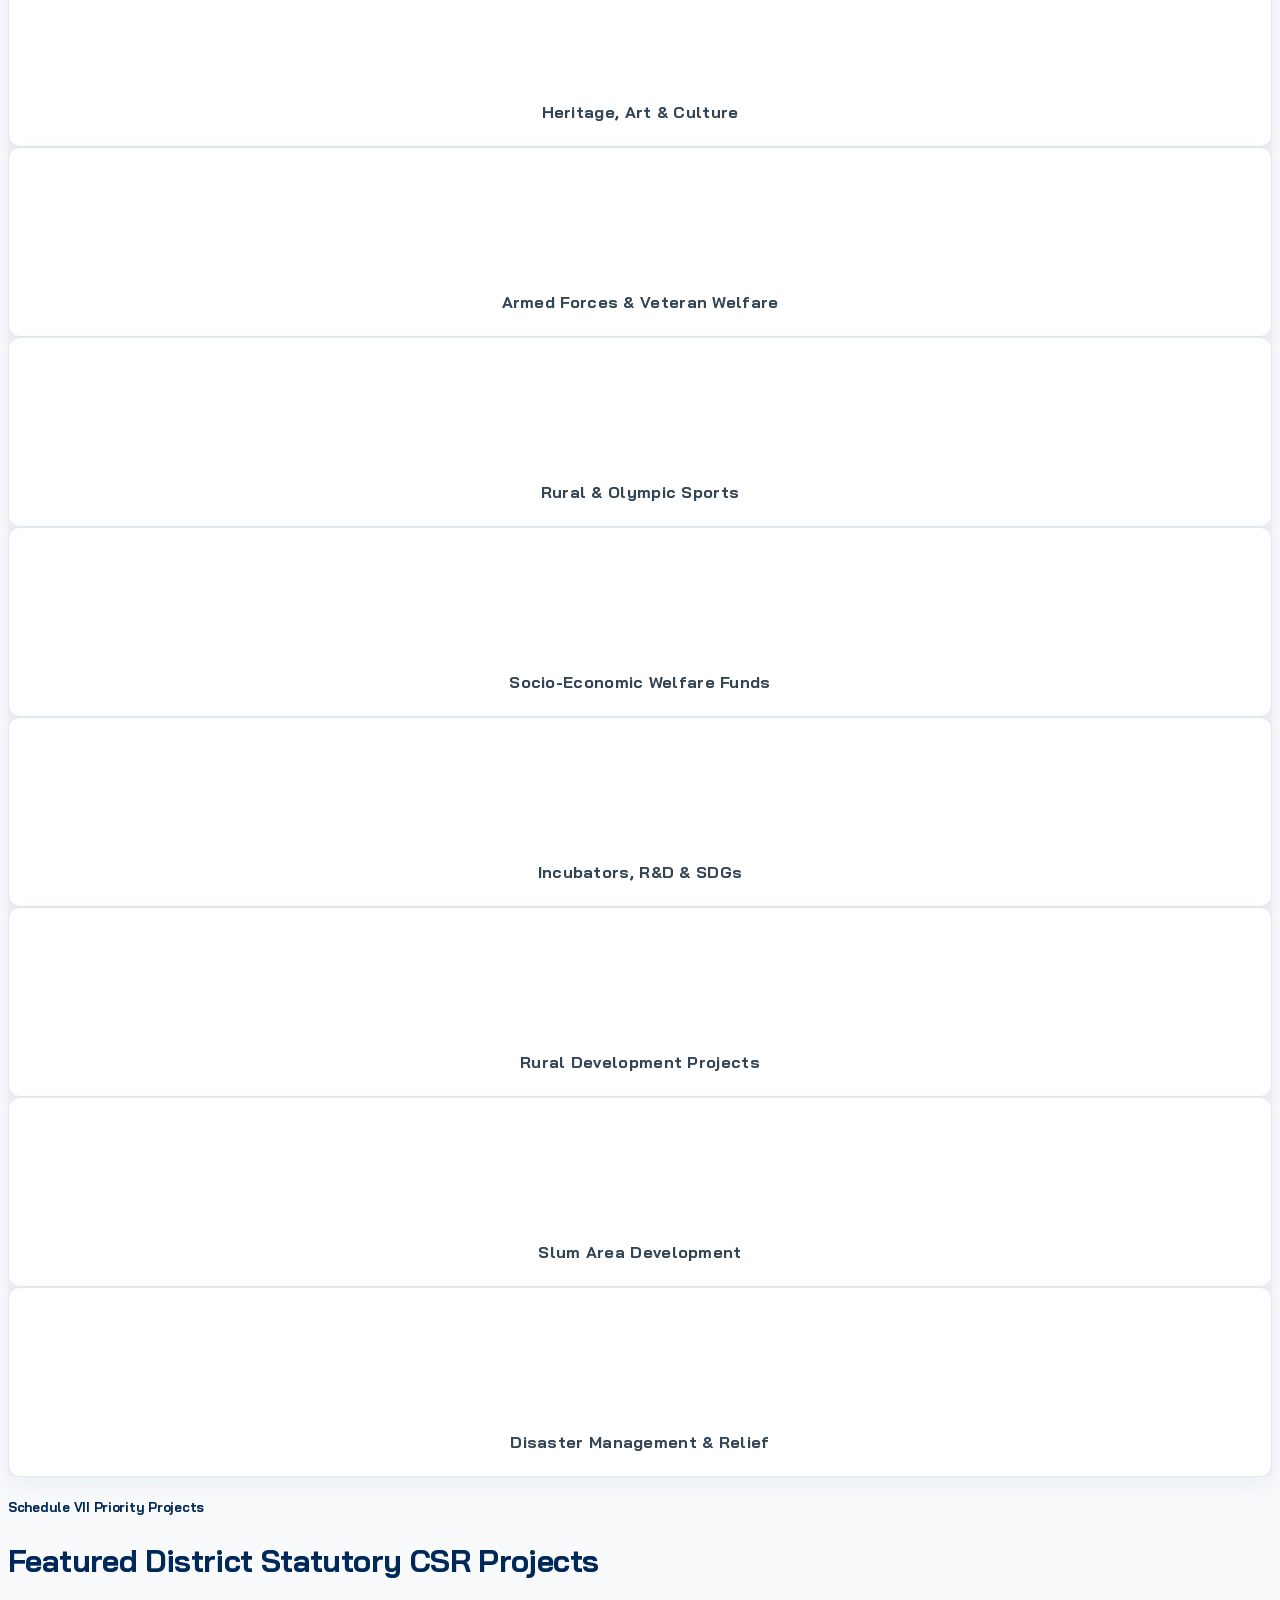
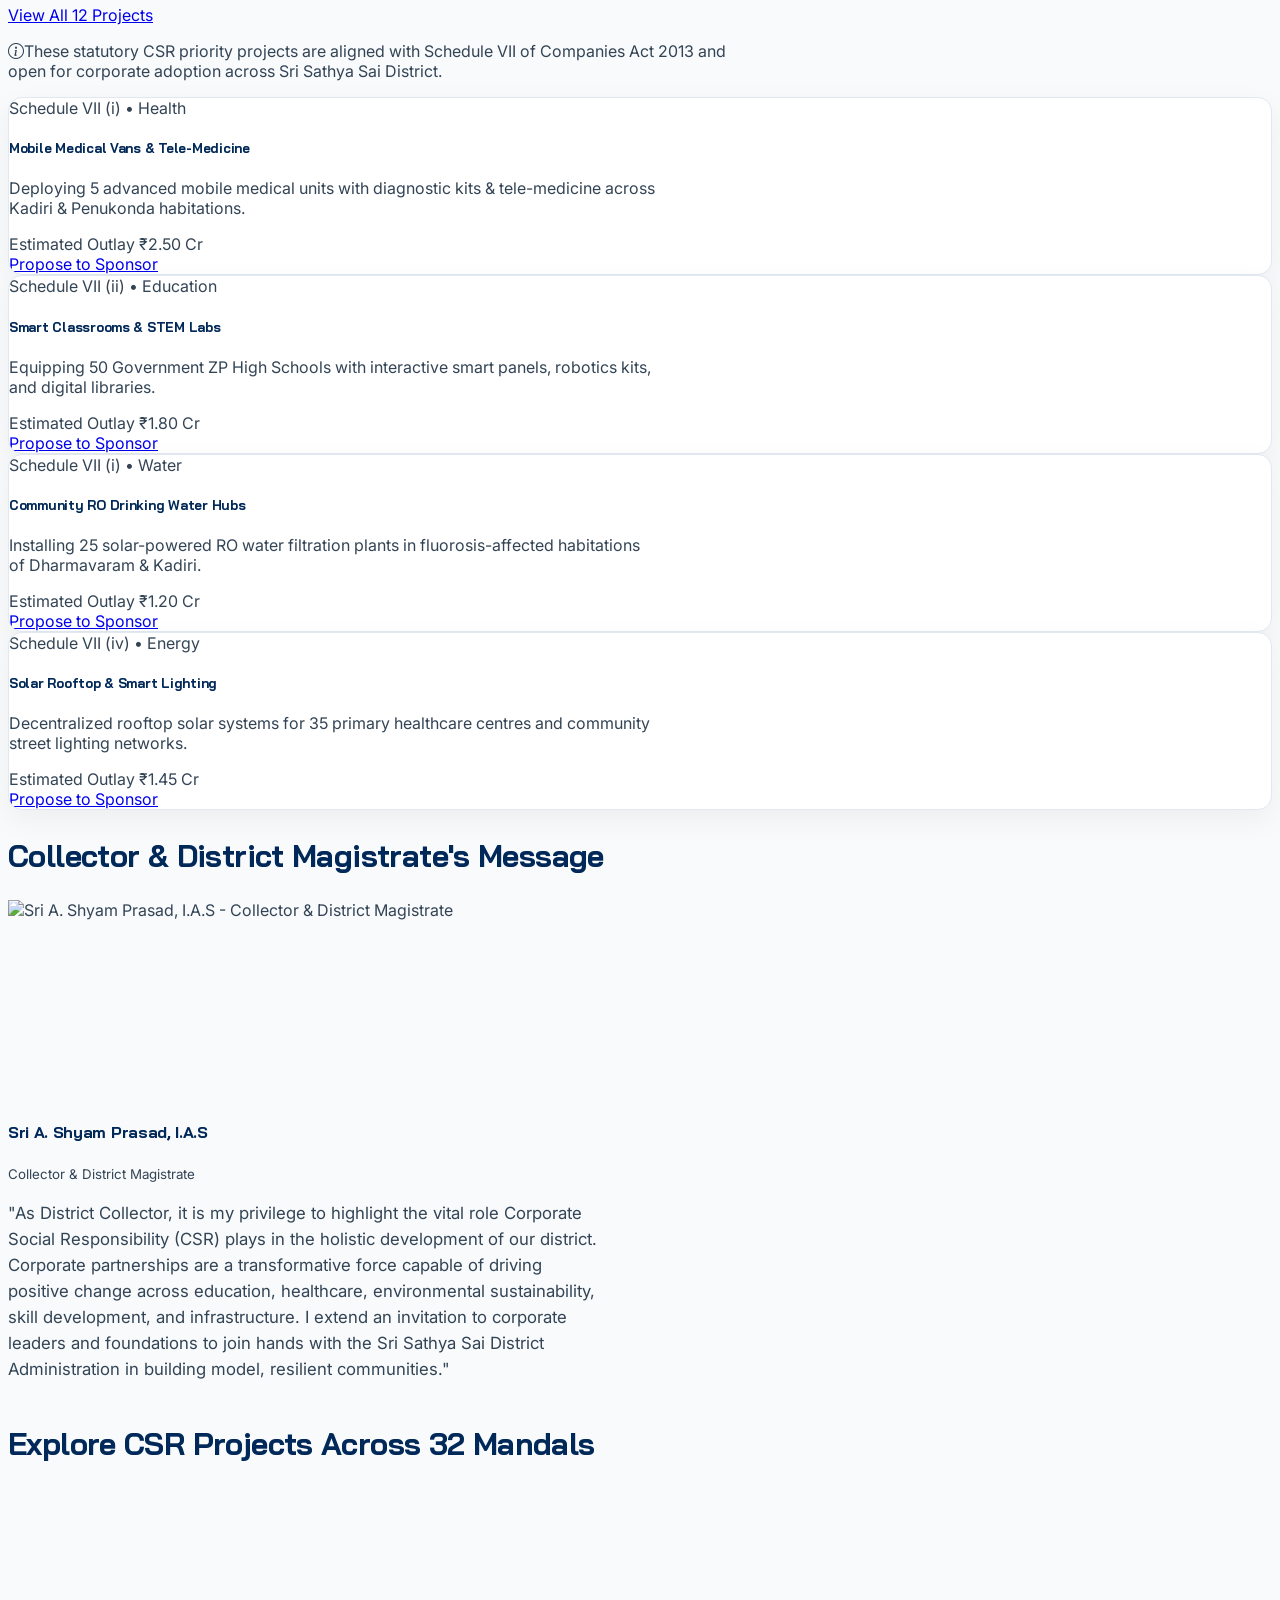
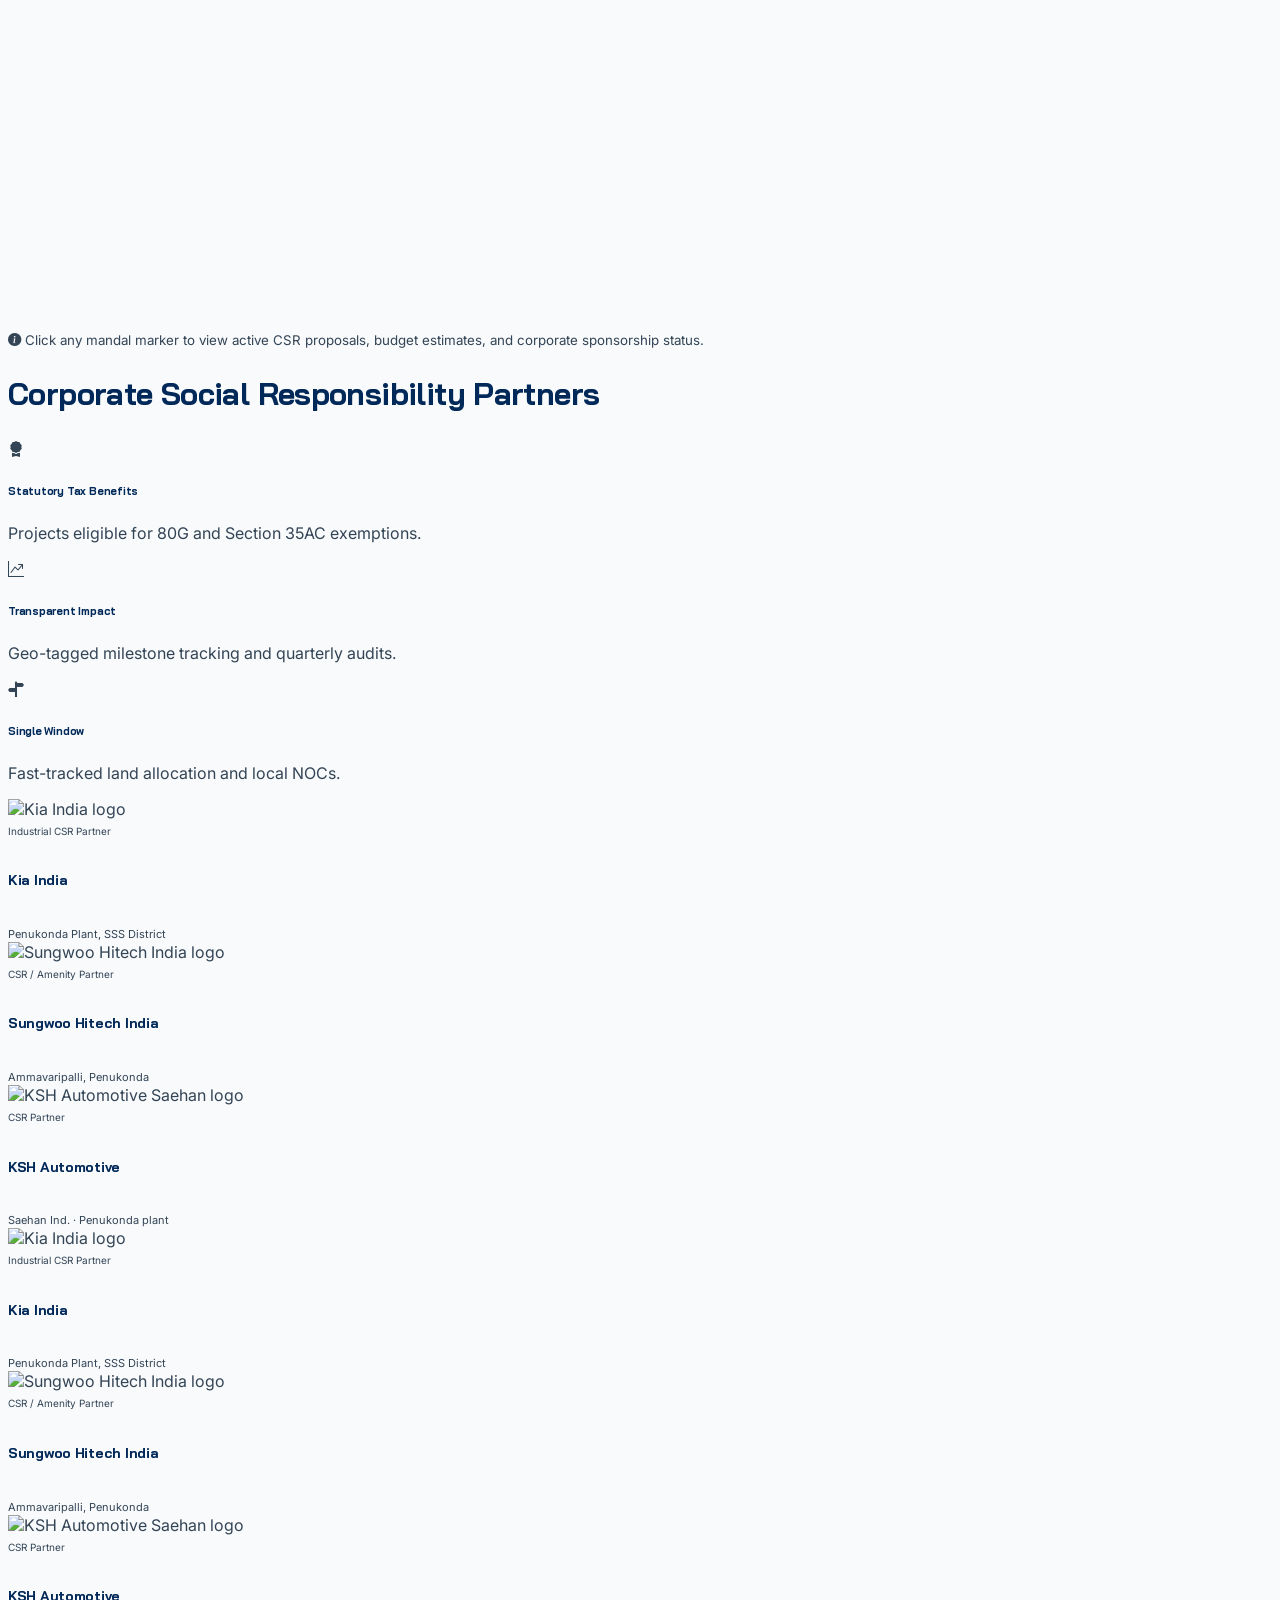
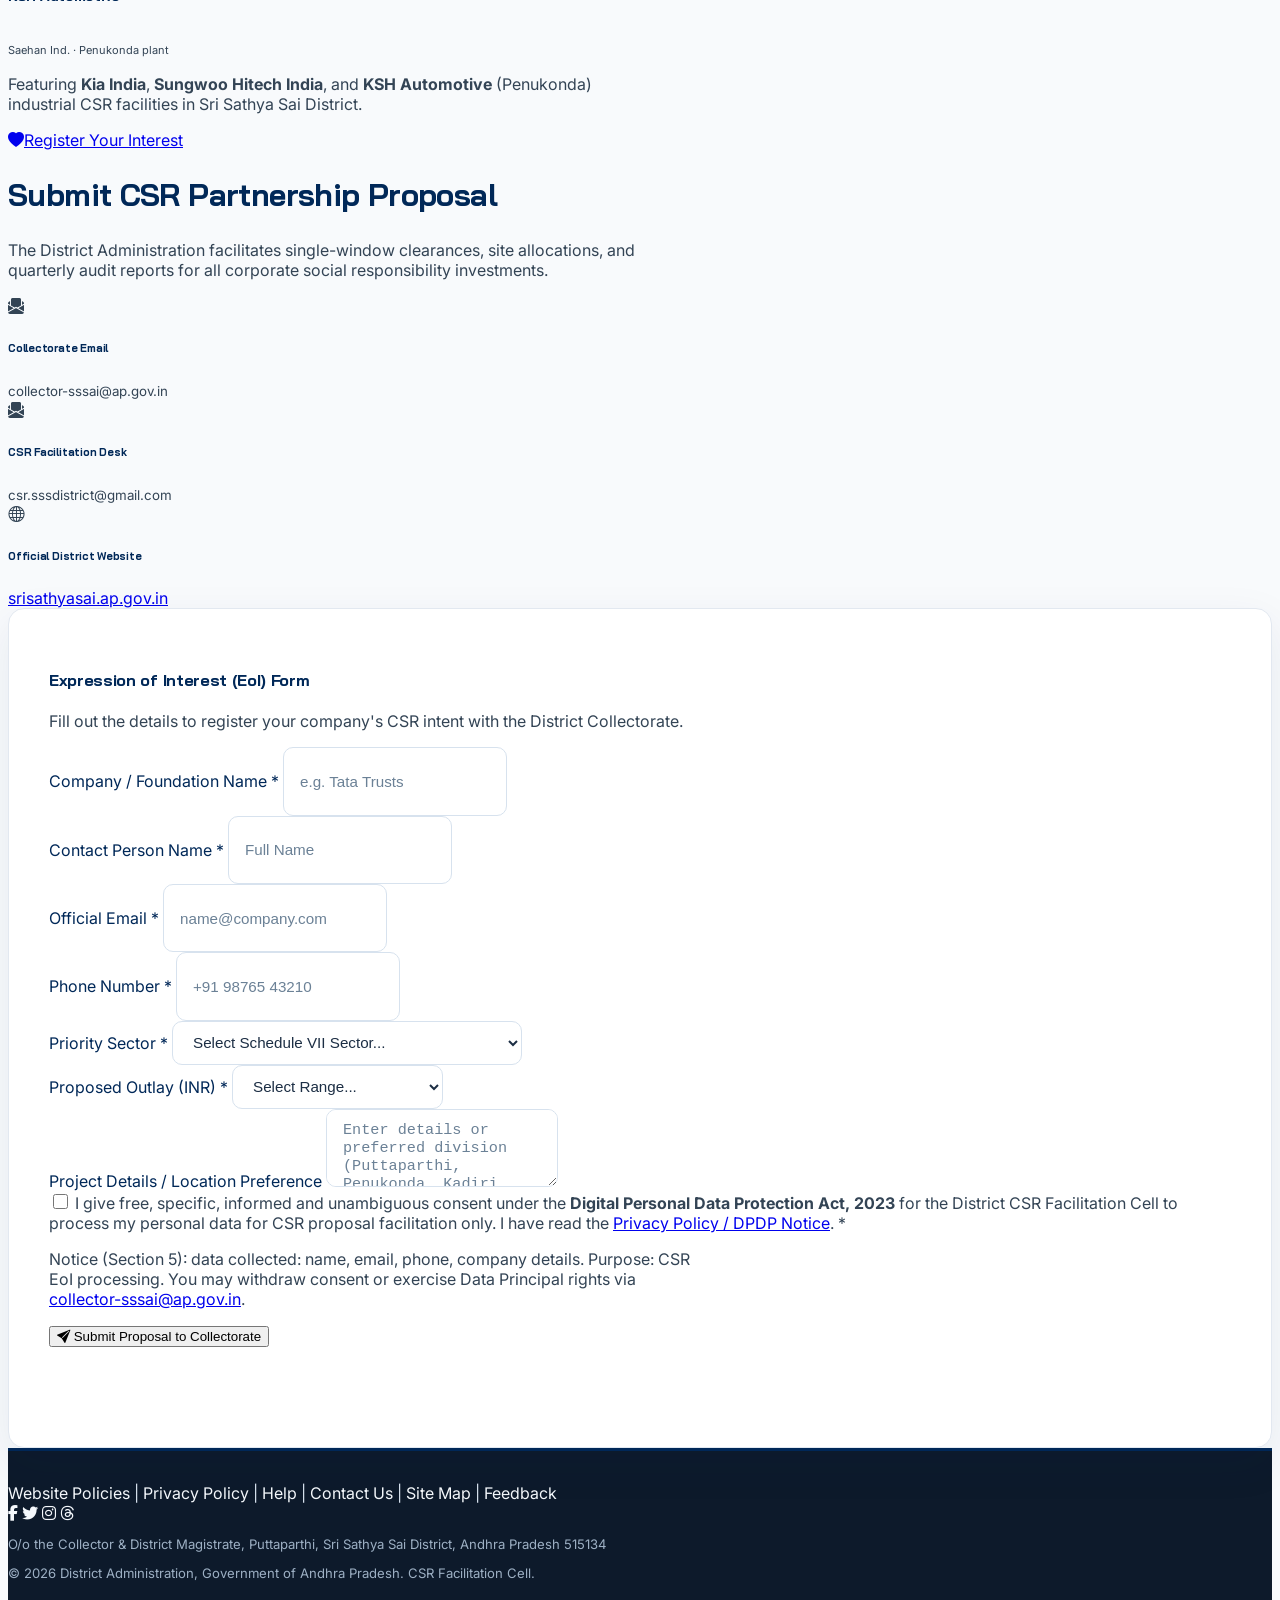
==== commit a2629fc5: "Audit Cloudflare security, redesign UI, remove logins, and fix forms" ====
--- a/index.html
+++ b/index.html
@@ -714,8 +714,8 @@
                         <div class="p-3 bg-white rounded-3 border d-flex align-items-center gap-3">
                             <i class="bi bi-envelope-paper-fill text-success fs-3"></i>
                             <div>
-                                <h6 class="mb-0 fw-bold">Joint Collector Email</h6>
-                                <small class="text-muted">jc-sssai@ap.gov.in</small>
+                                <h6 class="mb-0 fw-bold">CSR Facilitation Desk</h6>
+                                <small class="text-muted">csr.sssdistrict@gmail.com</small>
                             </div>
                         </div>
                         <div class="p-3 bg-white rounded-3 border d-flex align-items-center gap-3">
@@ -816,7 +816,7 @@
                                     <p class="small text-muted mt-2 mb-0">
                                         Notice (Section 5): data collected: name, email, phone, company details.
                                         Purpose: CSR EoI processing. You may withdraw consent or exercise Data Principal
-                                        rights via <a href="mailto:nodal-csr@ap.gov.in">nodal-csr@ap.gov.in</a>.
+                                        rights via <a href="mailto:collector-sssai@ap.gov.in">collector-sssai@ap.gov.in</a>.
                                     </p>
                                     <div class="eoi-honeypot" aria-hidden="true">
                                         <label for="eoi-website">Leave blank</label>
--- a/css/premium.css
+++ b/css/premium.css
@@ -597,3 +597,53 @@
         color: #e6eef6 !important;
     }
 }
+
+
+/* Modern Form & Status Enhancements */
+.form-control, .form-select {
+    border-radius: 10px;
+    border: 1.5px solid #d7e2ee;
+    padding: 0.7rem 1rem;
+    font-size: 0.95rem;
+    transition: all 0.2s ease-in-out;
+}
+
+.form-control:focus, .form-select:focus {
+    border-color: #06a3da;
+    box-shadow: 0 0 0 3.5px rgba(6, 163, 218, 0.18);
+    outline: none;
+}
+
+.eoi-form-status {
+    padding: 0.85rem 1.15rem;
+    border-radius: 10px;
+    font-weight: 500;
+    line-height: 1.5;
+    margin-top: 1rem !important;
+}
+
+.eoi-form-status--success {
+    background-color: #ecfdf5;
+    color: #065f46;
+    border: 1px solid #a7f3d0;
+}
+
+.eoi-form-status--error {
+    background-color: #fef2f2;
+    color: #991b1b;
+    border: 1px solid #fecaca;
+}
+
+.eoi-form-status--info {
+    background-color: #eff6ff;
+    color: #1e40af;
+    border: 1px solid #bfdbfe;
+}
+
+.partner-card {
+    background: #ffffff;
+    border-radius: 18px;
+    border: 1px solid #e2e8f0;
+    padding: 2.25rem;
+    box-shadow: 0 12px 36px rgba(0, 40, 88, 0.06);
+}
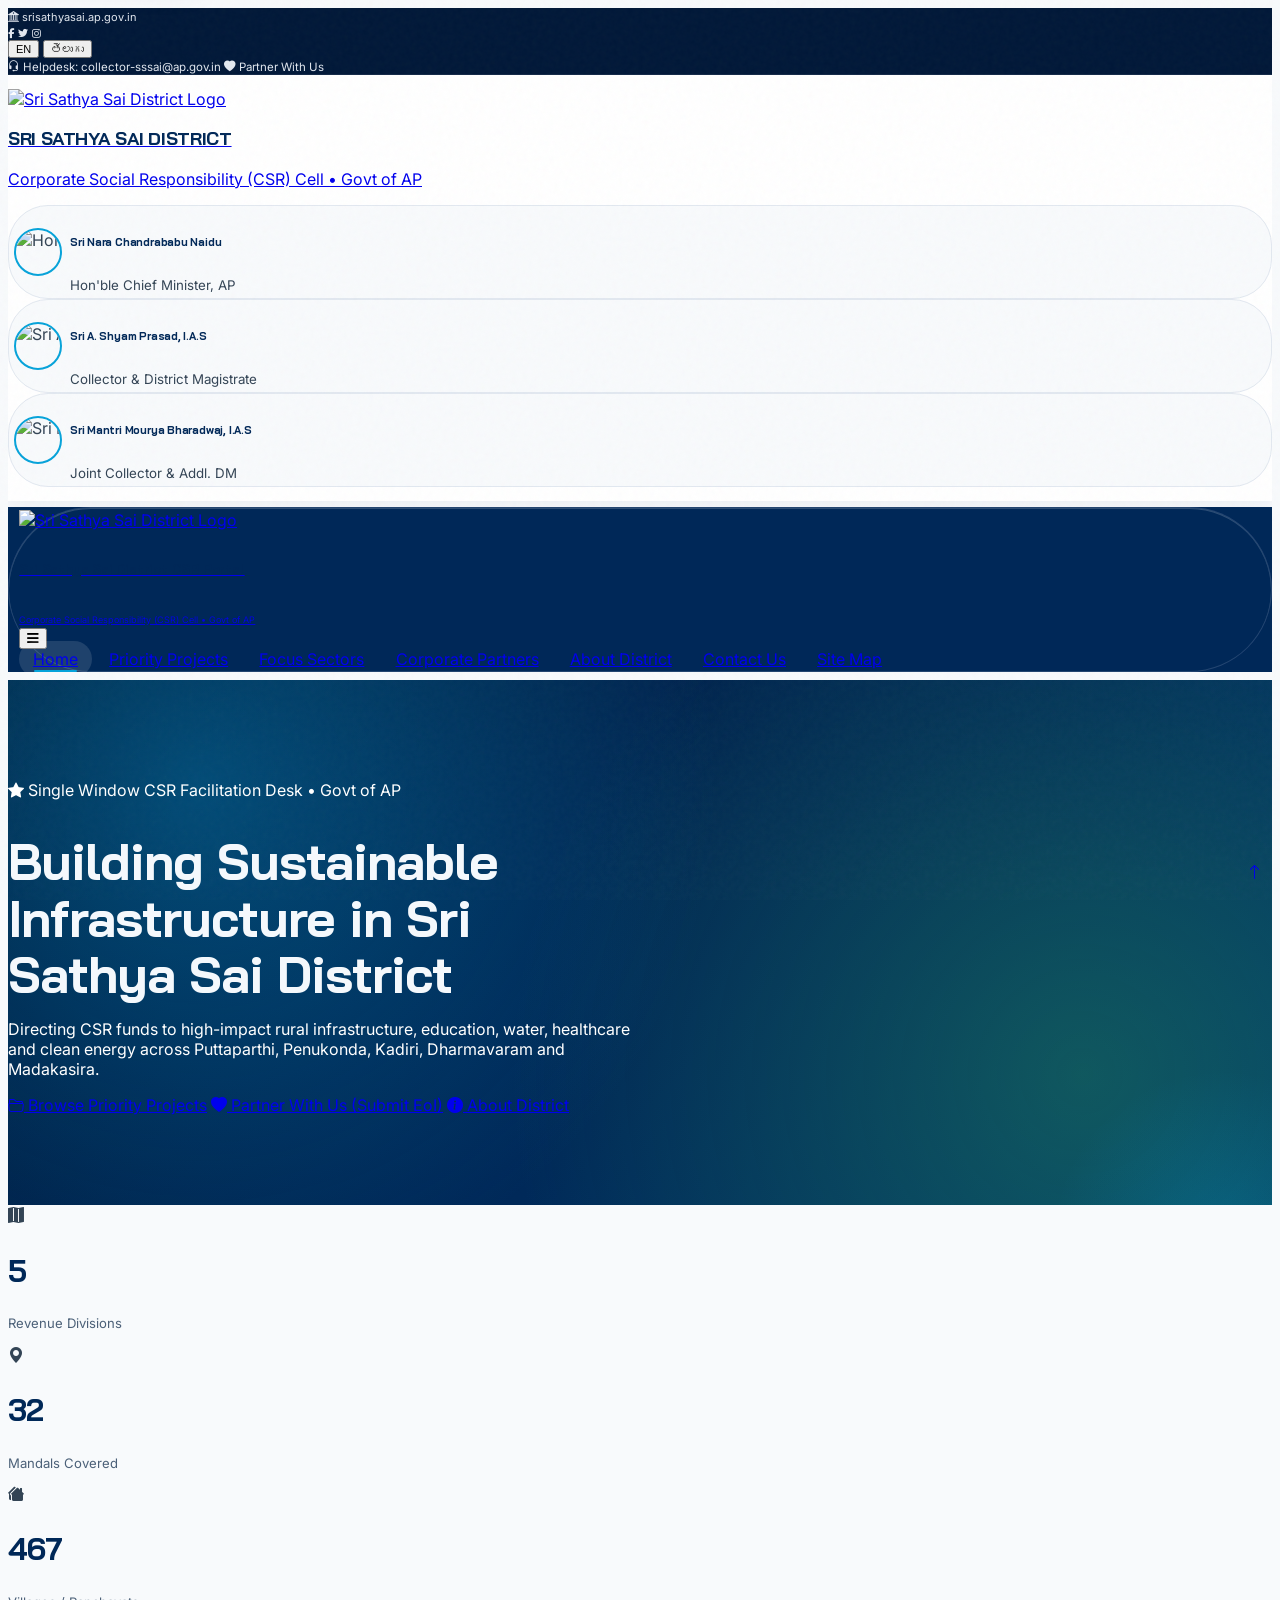
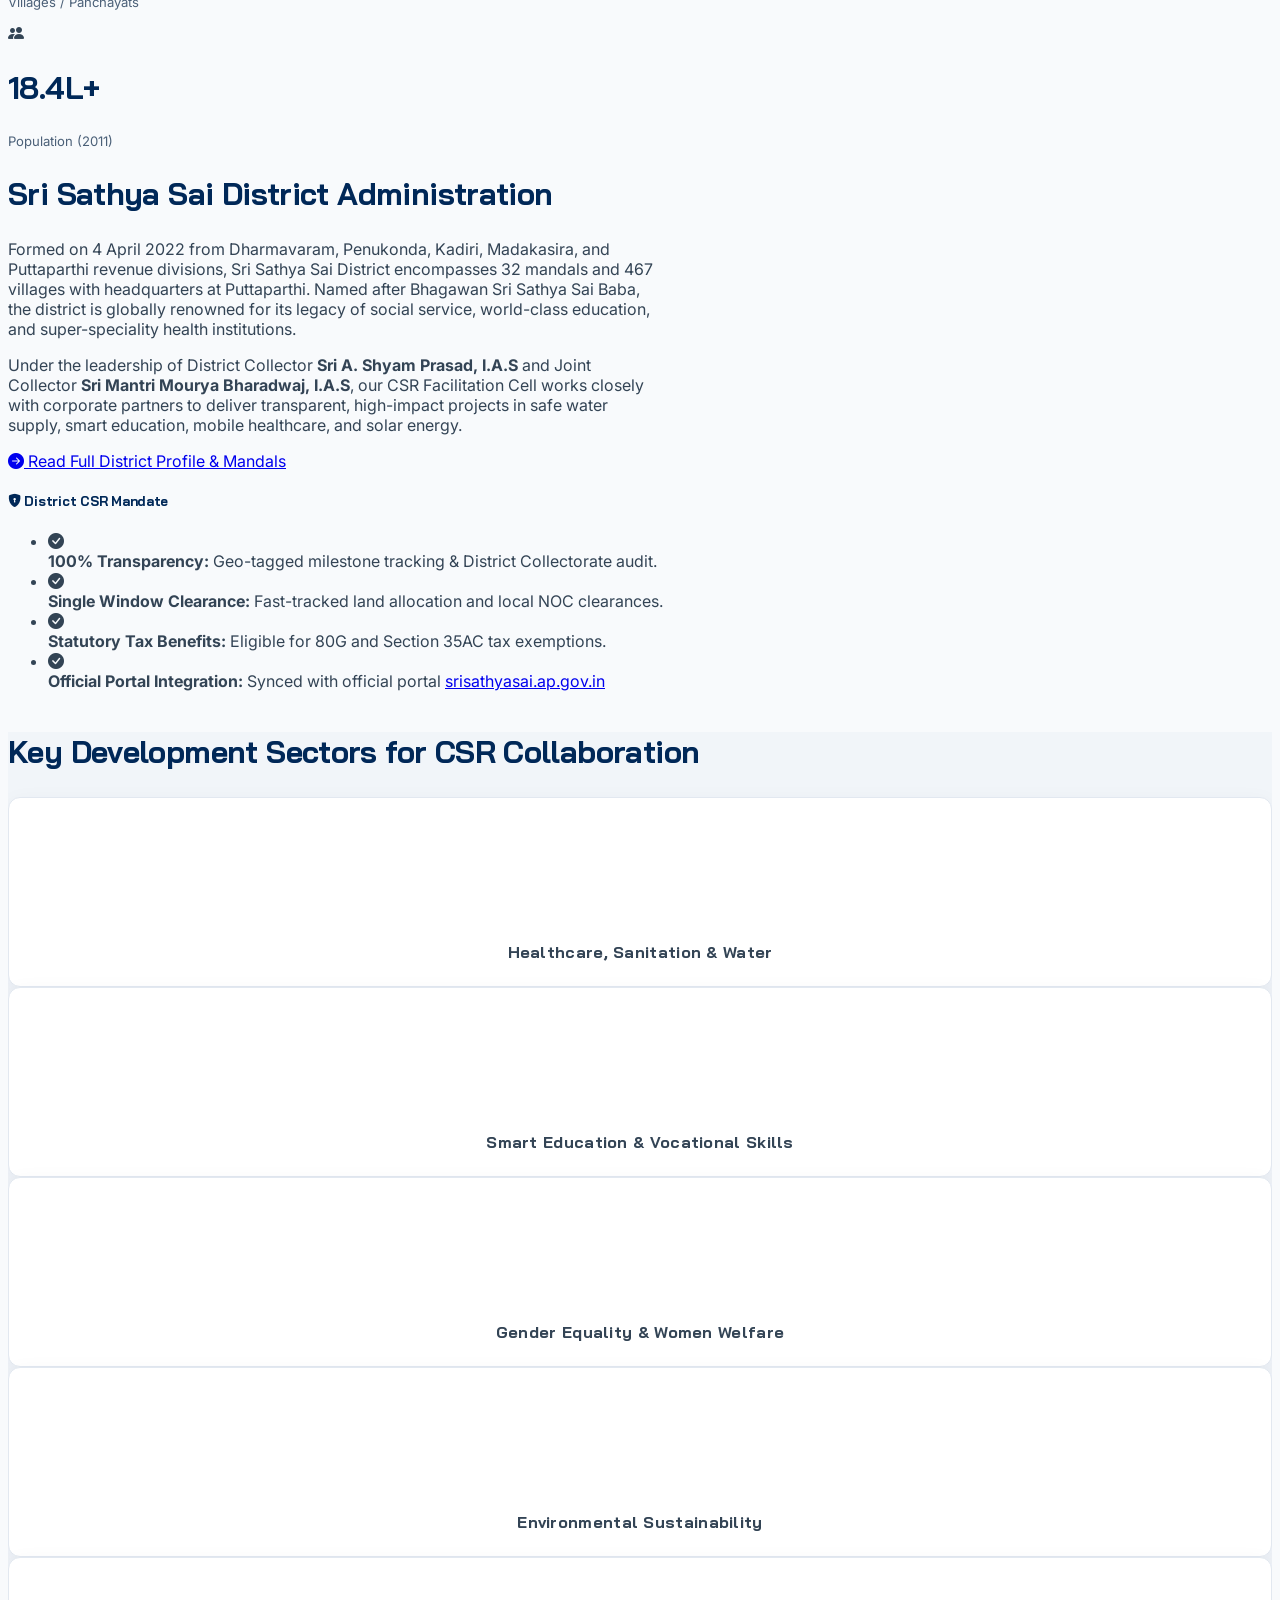
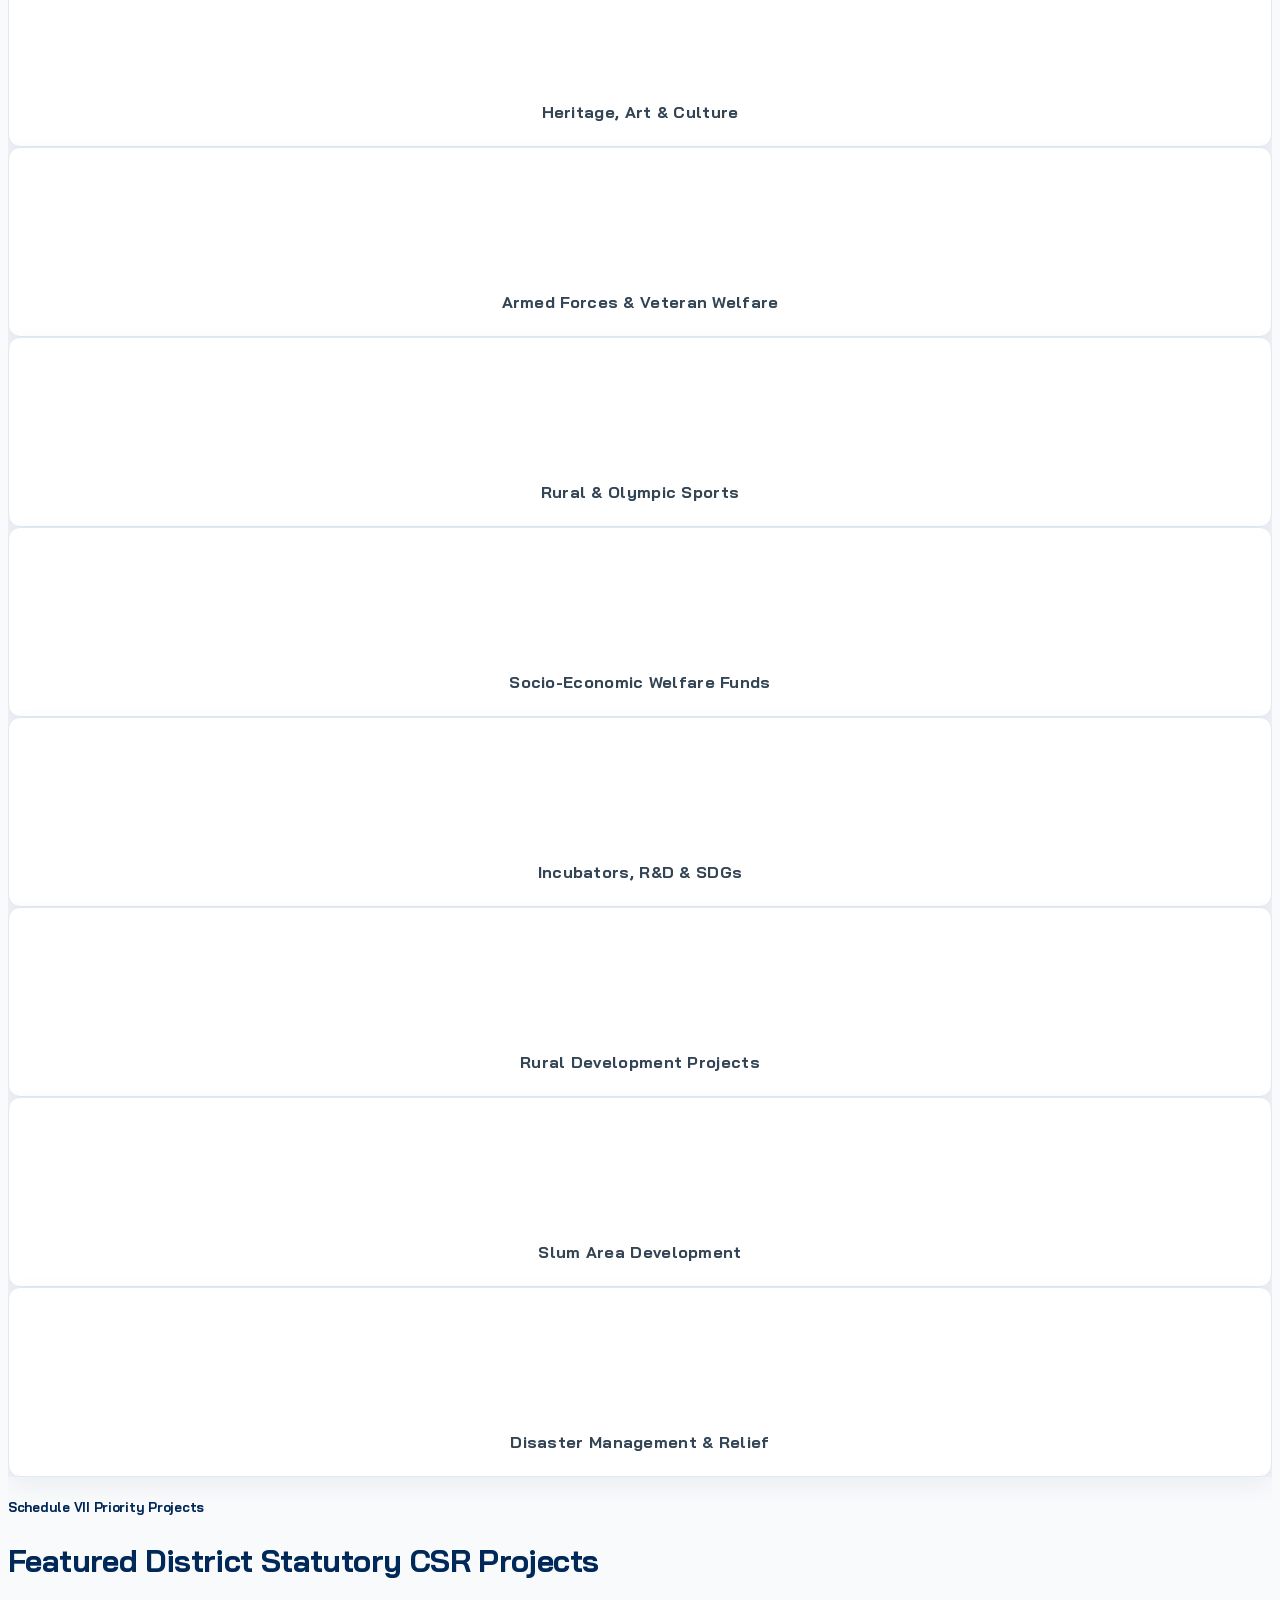
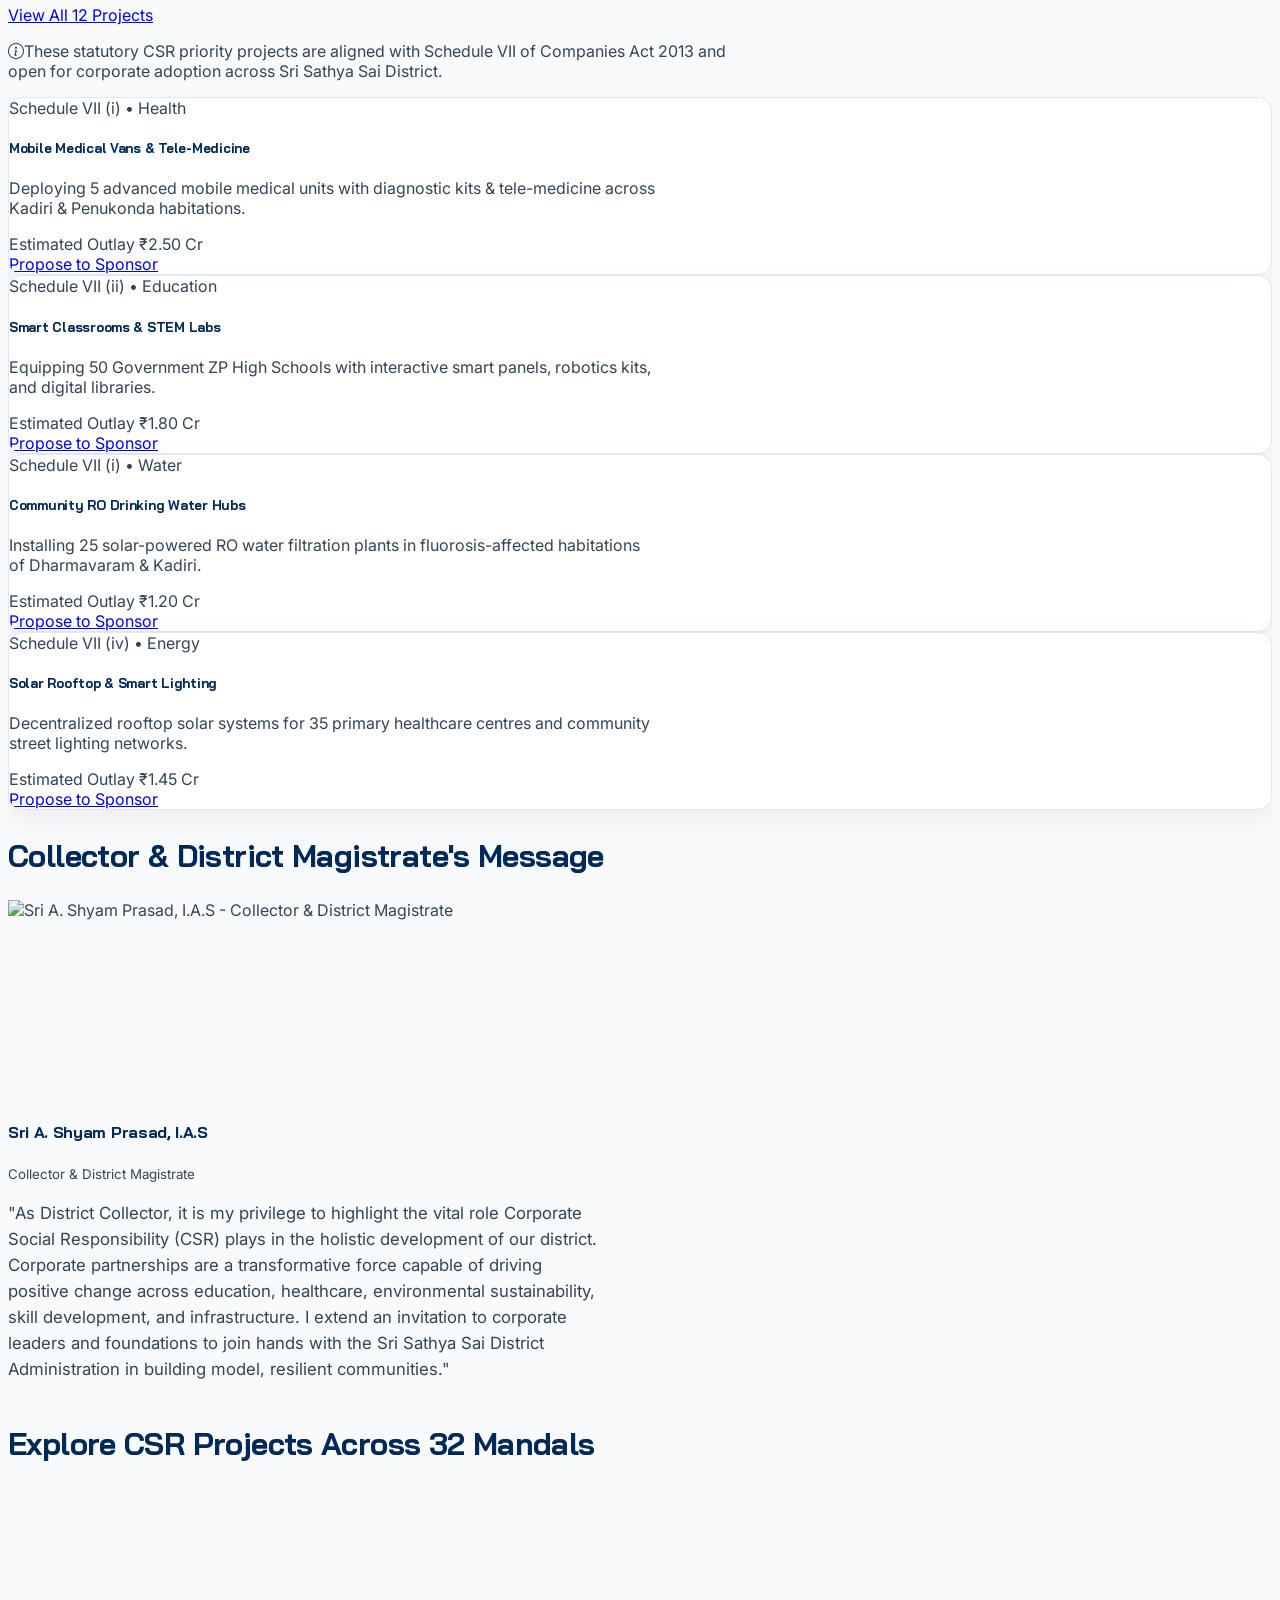
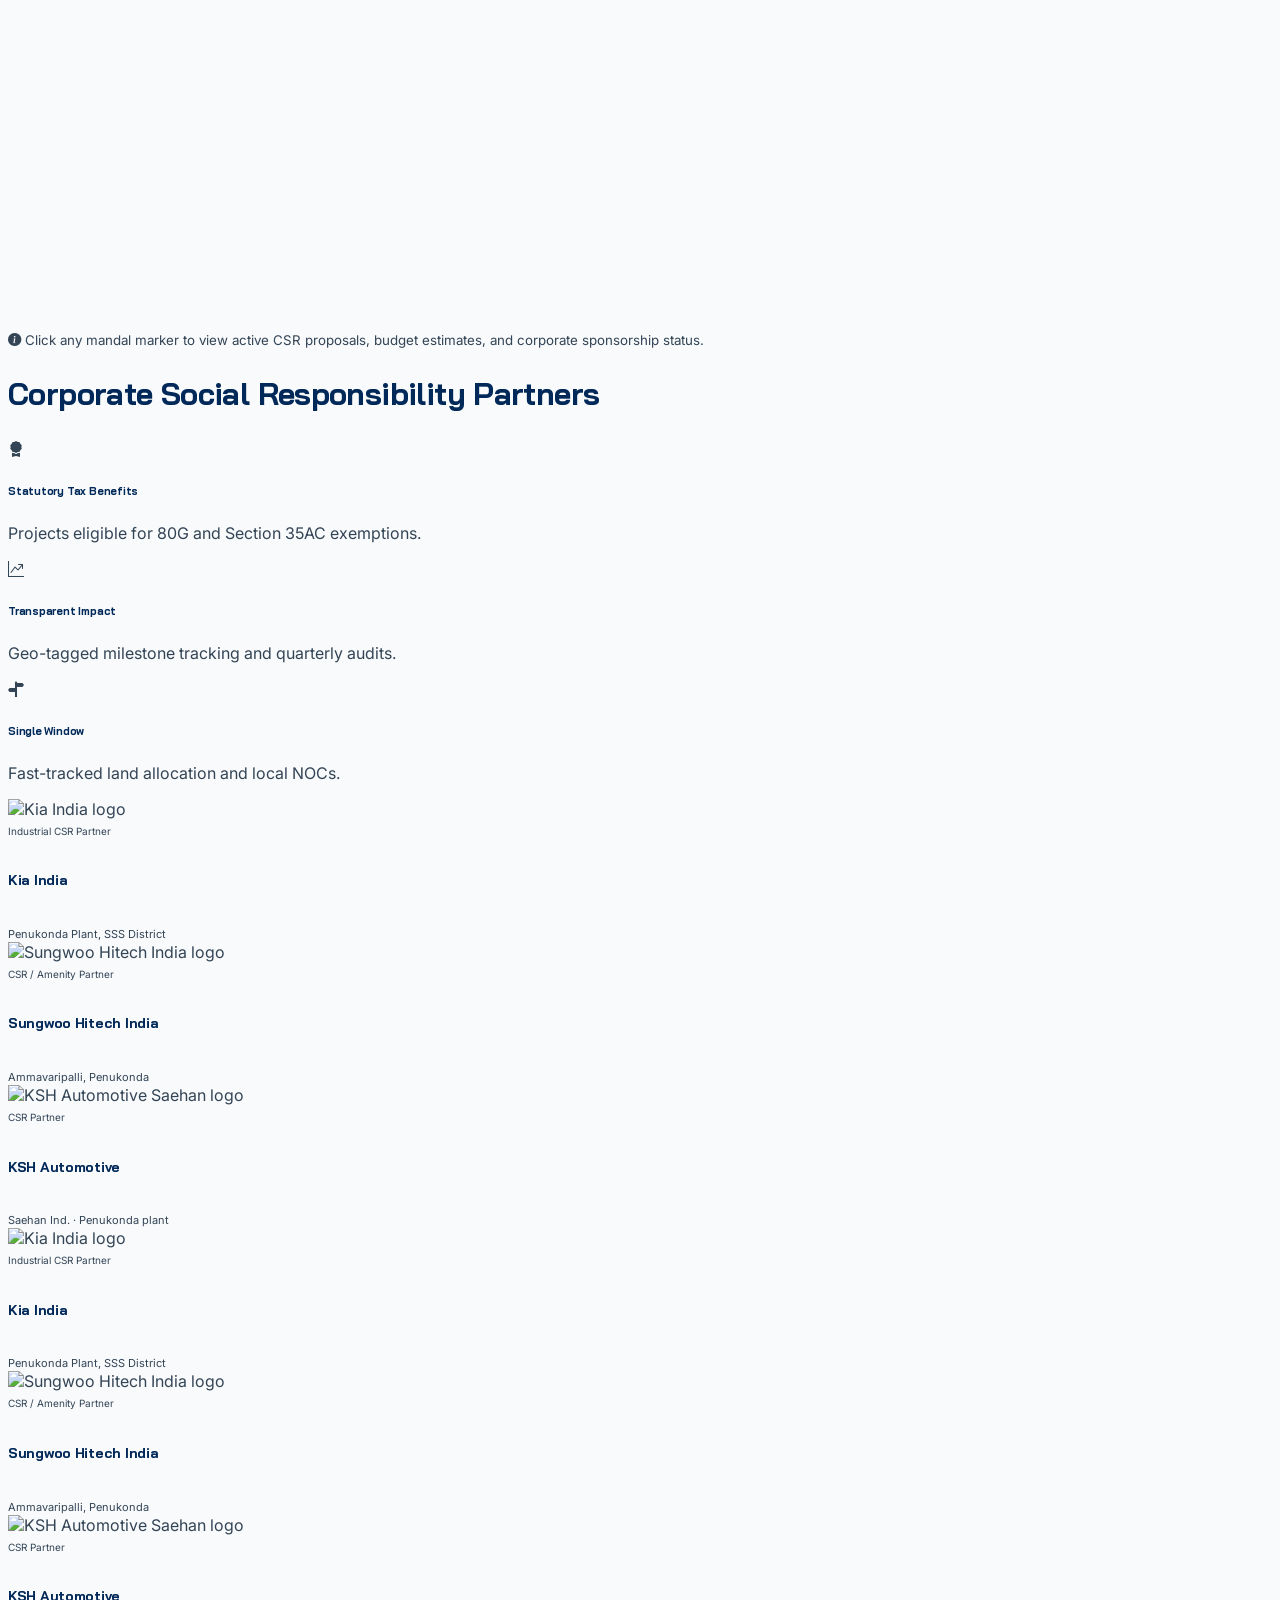
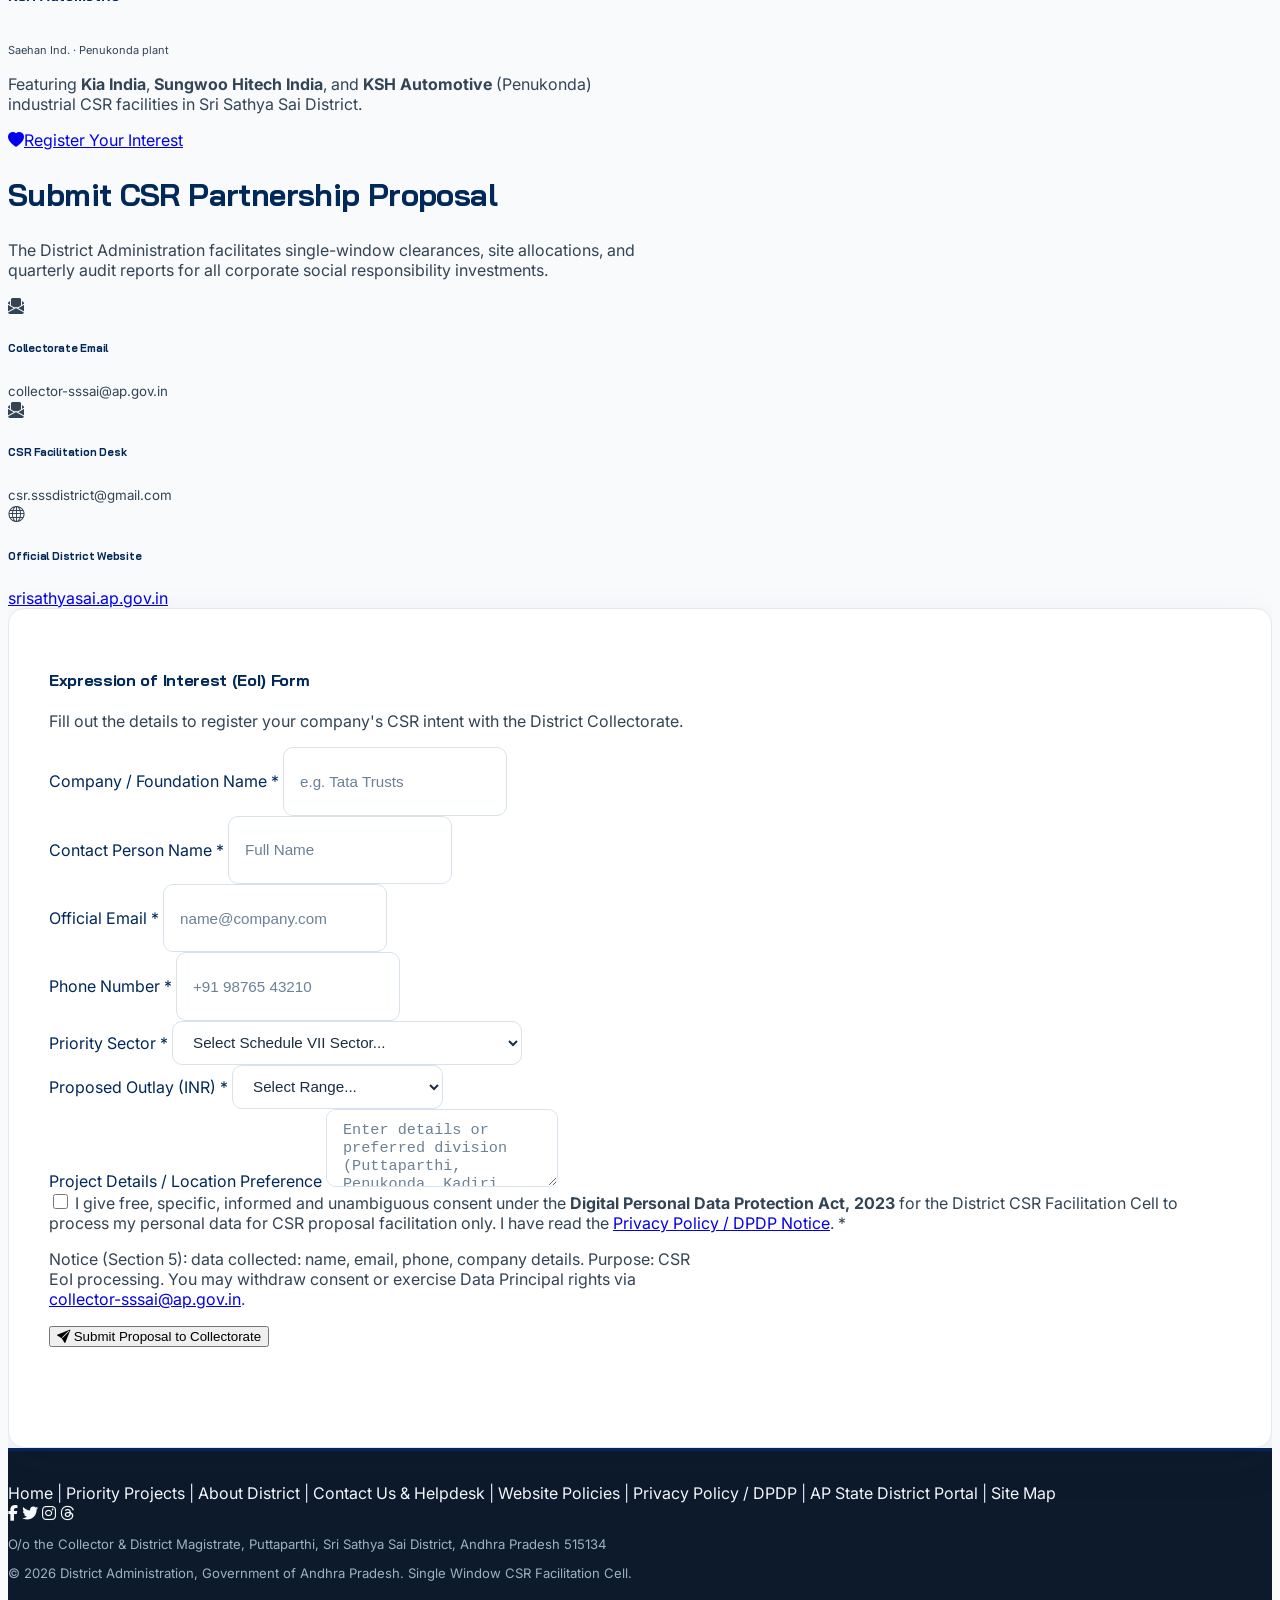
==== commit 4768e7b4: "Redesign website using Hallmark standards, tokens, and base system" ====
--- a/index.html
+++ b/index.html
@@ -226,9 +226,11 @@
                         Directing CSR funds to high-impact rural infrastructure, education, water, healthcare and clean energy across Puttaparthi, Penukonda, Kadiri, Dharmavaram and Madakasira.
                     </p>
                     <div class="d-flex flex-wrap gap-3 justify-content-center justify-content-lg-start">
-                        <a href="#focus-sectors" class="btn btn-primary py-3 px-5 rounded-pill fw-bold btn-portal btn-shine"><i
-                                class="bi bi-grid-3x3-gap-fill me-2"></i> Priority Sectors</a>
-                        <a href="about-district.html" class="btn btn-outline-light py-3 px-5 rounded-pill fw-bold btn-portal btn-shine"><i
+                        <a href="projects.html" class="btn btn-primary py-3 px-4 rounded-pill fw-bold btn-portal btn-shine"><i
+                                class="bi bi-folder2-open me-2"></i> Browse Priority Projects</a>
+                        <a href="#partner-form" class="btn btn-info text-white py-3 px-4 rounded-pill fw-bold btn-portal btn-shine"><i
+                                class="bi bi-heart-fill me-2"></i> Partner With Us (Submit EoI)</a>
+                        <a href="about-district.html" class="btn btn-outline-light py-3 px-4 rounded-pill fw-bold btn-portal btn-shine"><i
                                 class="bi bi-info-circle-fill me-2"></i> About District</a>
                     </div>
                 </div>
@@ -463,7 +465,7 @@
                                     <span class="text-info">₹2.50 Cr</span>
                                 </div>
                             </div>
-                            <a href="#partner-form" class="btn btn-sm btn-primary rounded-pill w-100 py-2 fw-bold btn-shine">Propose to Sponsor</a>
+                            <a href="#partner-form" class="btn btn-sm btn-primary rounded-pill w-100 py-2 fw-bold propose-btn btn-shine" data-sector="Healthcare, Sanitation &amp; Water">Propose to Sponsor</a>
                         </div>
                     </div>
                 </div>
@@ -482,7 +484,7 @@
                                     <span class="text-primary">₹1.80 Cr</span>
                                 </div>
                             </div>
-                            <a href="#partner-form" class="btn btn-sm btn-primary rounded-pill w-100 py-2 fw-bold propose-btn" data-sector="Smart Education &amp; Vocational Skills (Item ii)">Propose to Sponsor</a>
+                            <a href="#partner-form" class="btn btn-sm btn-primary rounded-pill w-100 py-2 fw-bold propose-btn btn-shine" data-sector="Smart Education &amp; Vocational Skills">Propose to Sponsor</a>
                         </div>
                     </div>
                 </div>
@@ -501,7 +503,7 @@
                                     <span class="text-success">₹1.20 Cr</span>
                                 </div>
                             </div>
-                            <a href="#partner-form" class="btn btn-sm btn-primary rounded-pill w-100 py-2 fw-bold propose-btn" data-sector="Community RO Drinking Water Hubs">Propose to Sponsor</a>
+                            <a href="#partner-form" class="btn btn-sm btn-primary rounded-pill w-100 py-2 fw-bold propose-btn btn-shine" data-sector="Healthcare, Sanitation &amp; Water">Propose to Sponsor</a>
                         </div>
                     </div>
                 </div>
@@ -520,7 +522,7 @@
                                     <span class="text-warning">₹1.45 Cr</span>
                                 </div>
                             </div>
-                            <a href="#partner-form" class="btn btn-sm btn-primary rounded-pill w-100 py-2 fw-bold propose-btn" data-sector="Solar Rooftop &amp; Smart Lighting">Propose to Sponsor</a>
+                            <a href="#partner-form" class="btn btn-sm btn-primary rounded-pill w-100 py-2 fw-bold propose-btn btn-shine" data-sector="Environmental Sustainability">Propose to Sponsor</a>
                         </div>
                     </div>
                 </div>
--- a/css/premium.css
+++ b/css/premium.css
@@ -1,4 +1,7 @@
-@import url("https://fonts.googleapis.com/css2?family=Plus+Jakarta+Sans:ital,wght@0,400;0,500;0,600;0,700;0,800;1,500&display=swap");
+/* hallmark: 2.0.0 | genre: editorial | theme: ap-civic-prestige | redesign: full */
+@import url("./tokens.css");
+@import url("./base.css");
+@import url("https://fonts.googleapis.com/css2?family=Bai+Jamjuree:wght@400;500;600;700&family=Inter:wght@300;400;500;600;700;800&family=Plus+Jakarta+Sans:ital,wght@0,400;0,500;0,600;0,700;0,800;1,500&display=swap");
 
 /* Design system: Sri Sathya Sai District CSR Portal
    Preserve: AP navy, cyan accent, Bai Jamjuree display, officer header, Bootstrap 5.
@@ -33,6 +36,10 @@
     --dark-navy: #002858;
 }
 
+html, body {
+    overflow-x: clip;
+}
+
 html {
     scroll-behavior: smooth;
 }
@@ -605,12 +612,13 @@
     border: 1.5px solid #d7e2ee;
     padding: 0.7rem 1rem;
     font-size: 0.95rem;
-    transition: all 0.2s ease-in-out;
-}
-
-.form-control:focus, .form-select:focus {
+    transition: border-color 0.2s ease, box-shadow 0.2s ease;
+}
+
+.form-control:focus, .form-select:focus,
+.form-control:focus-visible, .form-select:focus-visible {
     border-color: #06a3da;
-    box-shadow: 0 0 0 3.5px rgba(6, 163, 218, 0.18);
+    box-shadow: 0 0 0 3.5px rgba(6, 163, 218, 0.25);
     outline: none;
 }
 
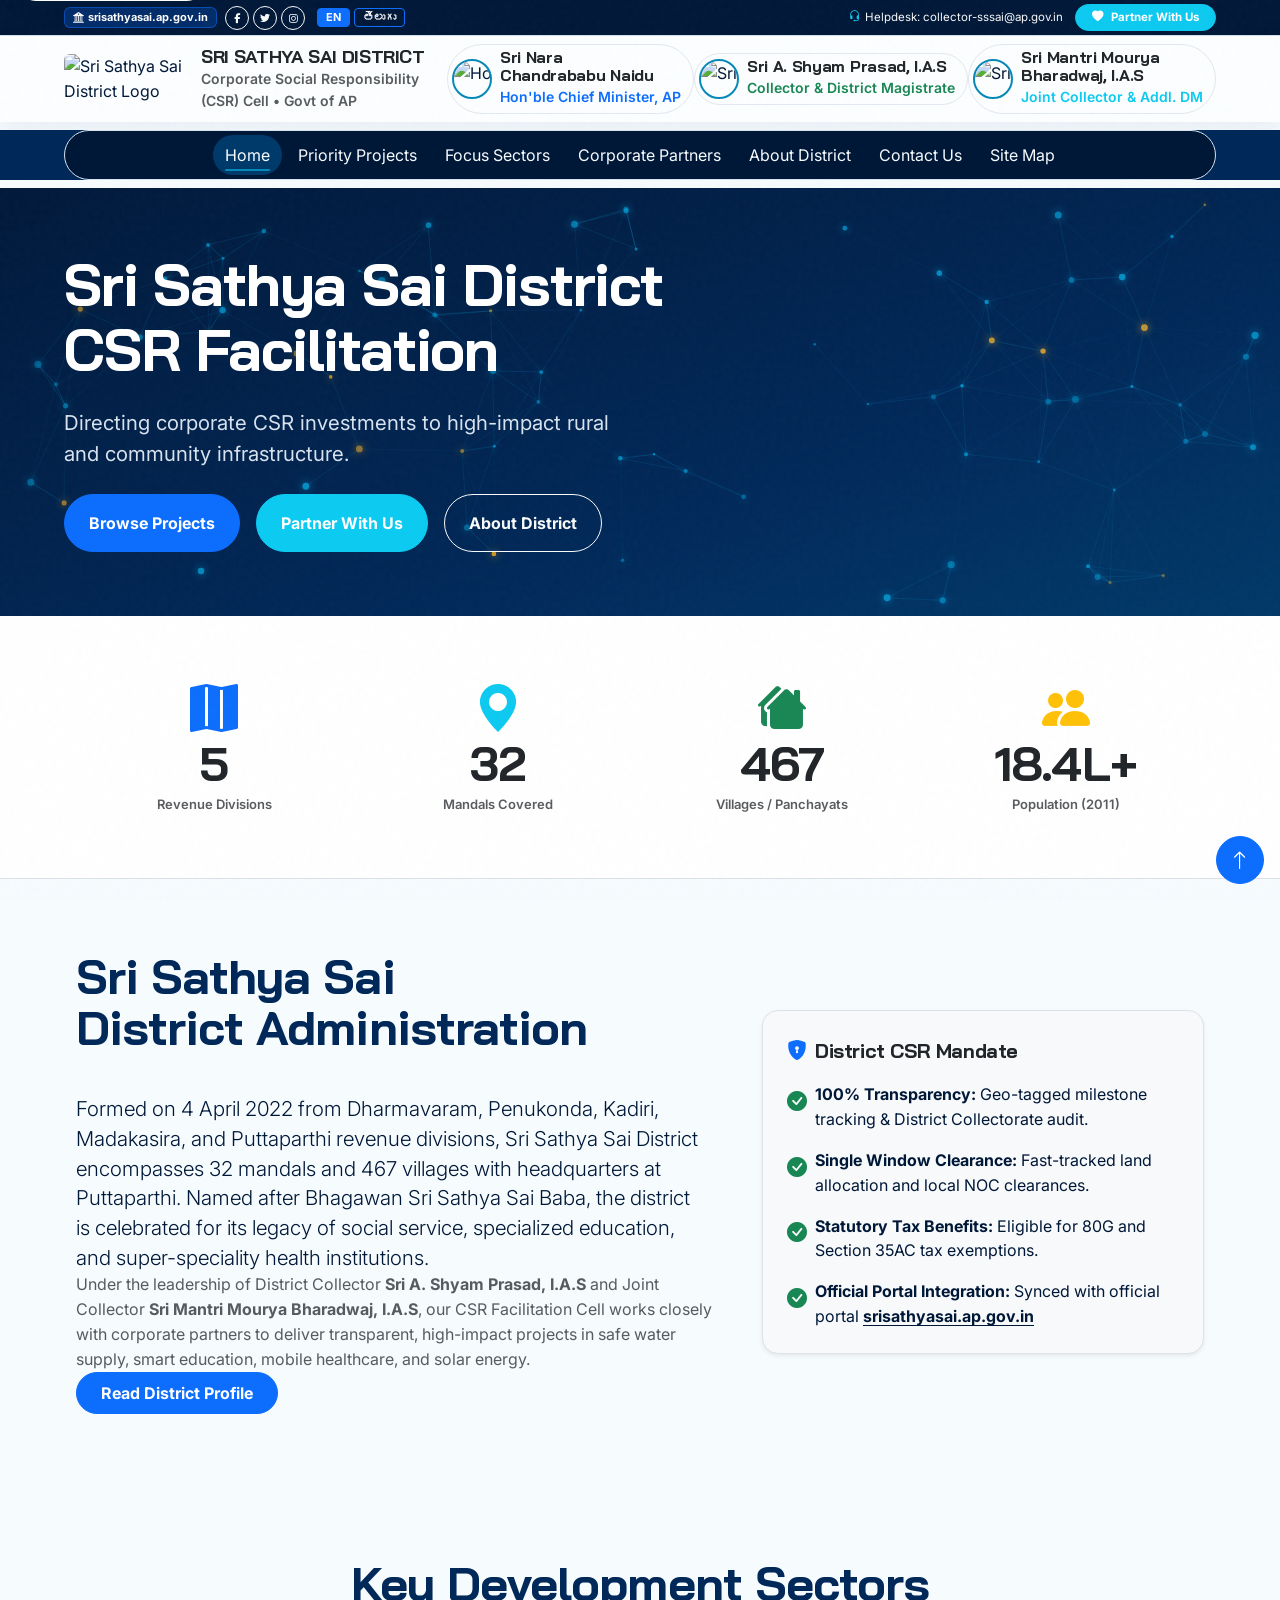
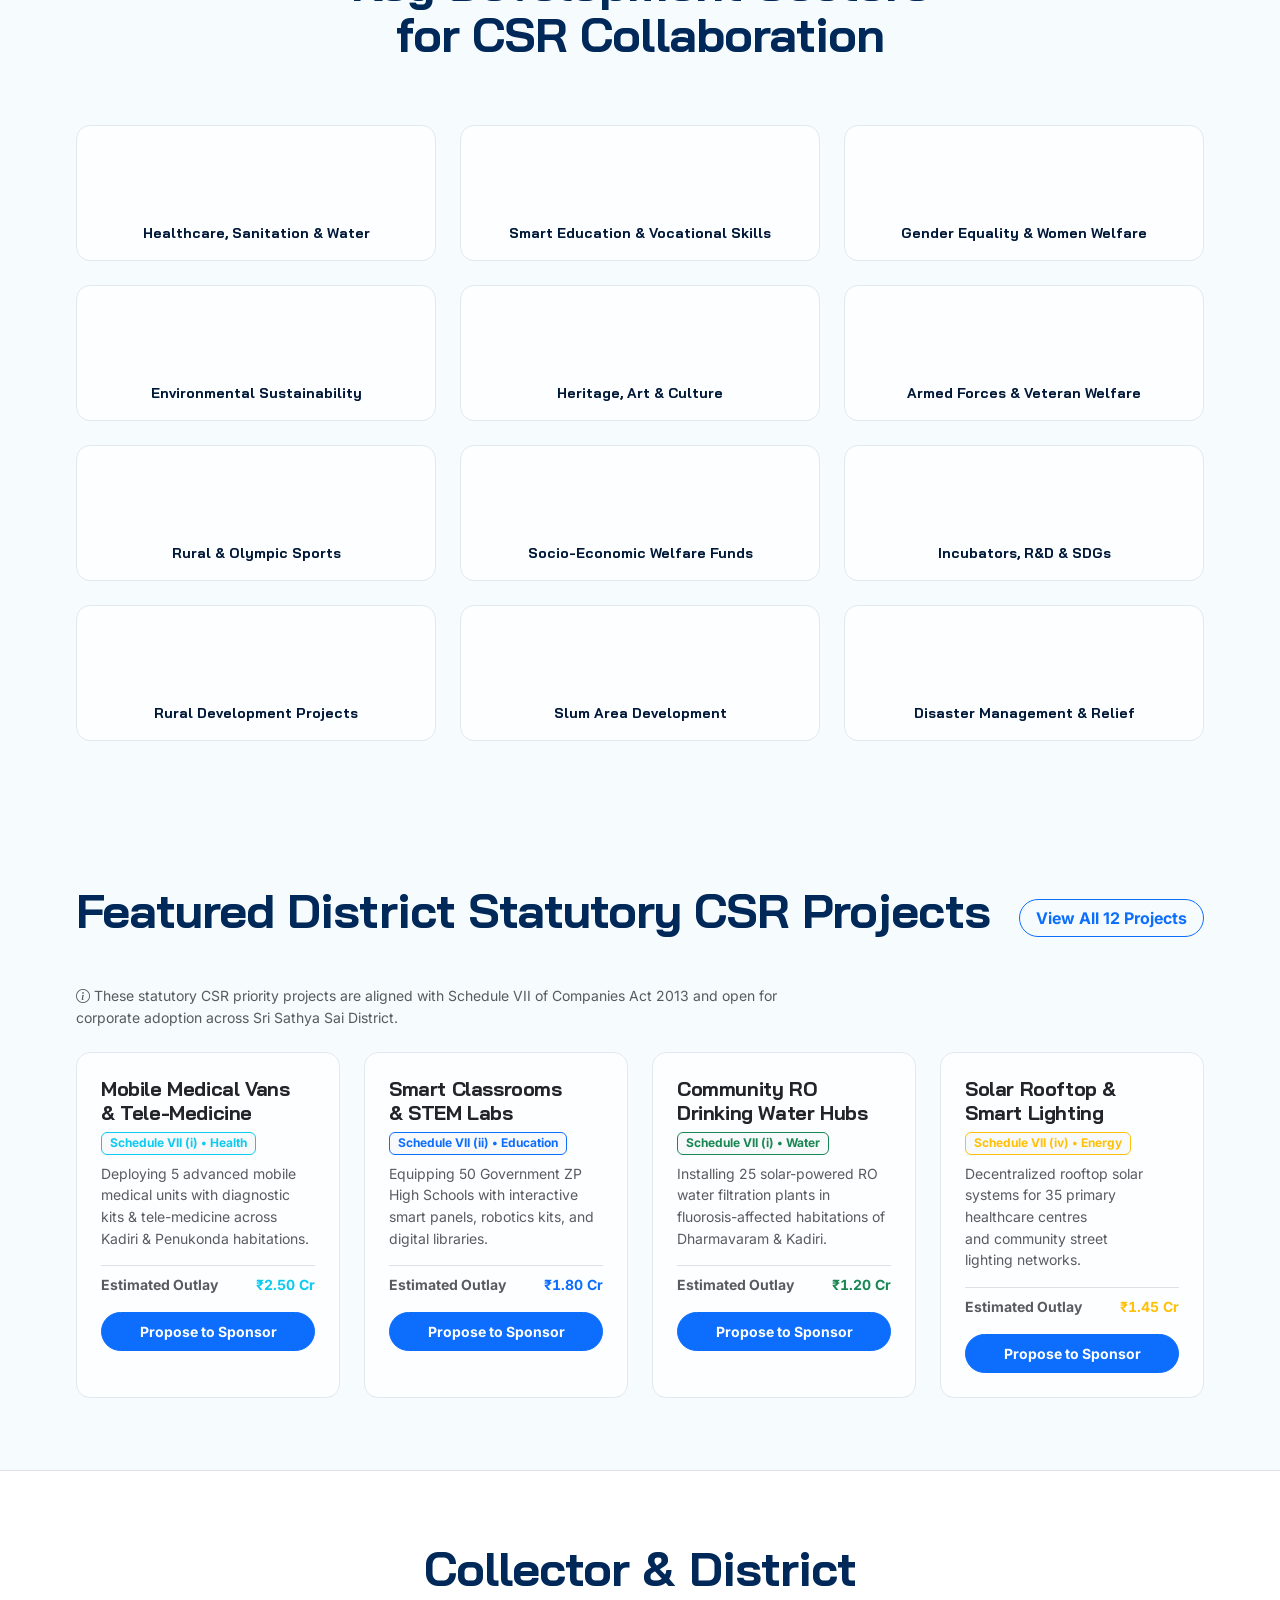
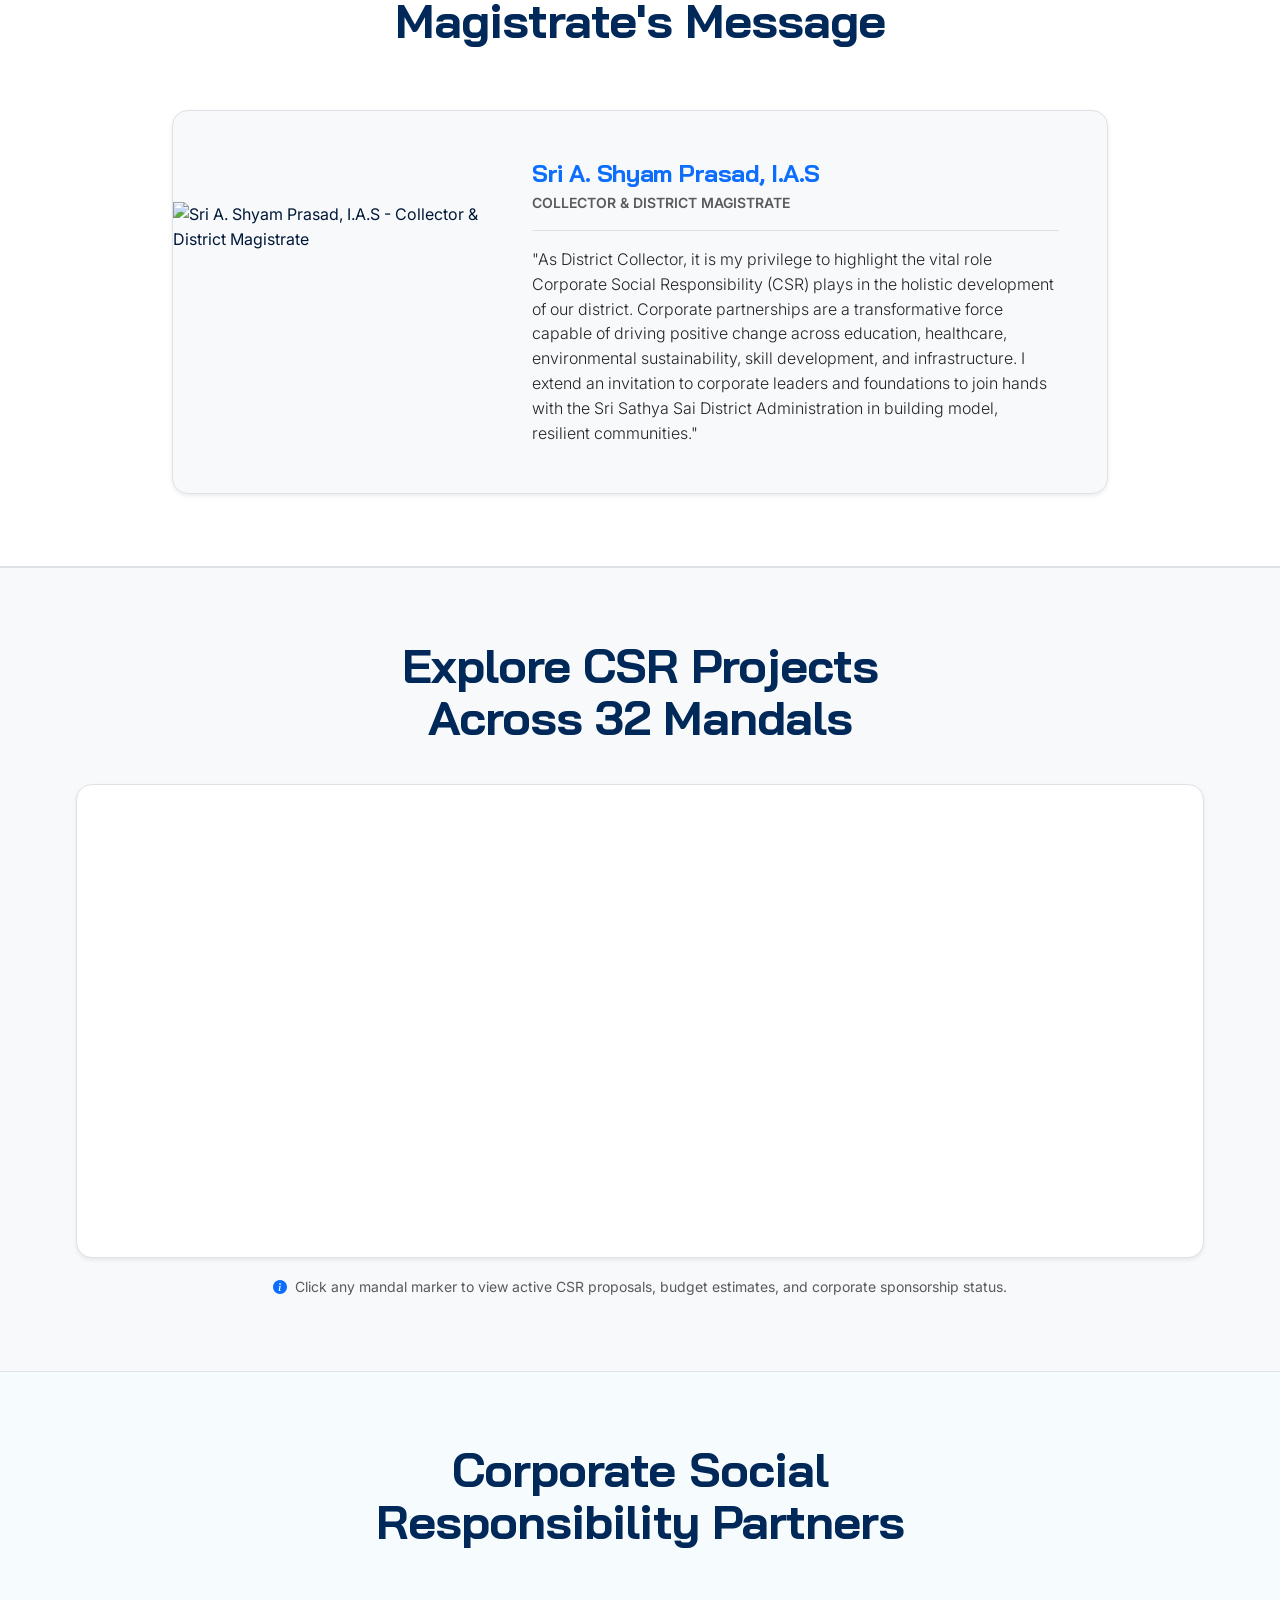
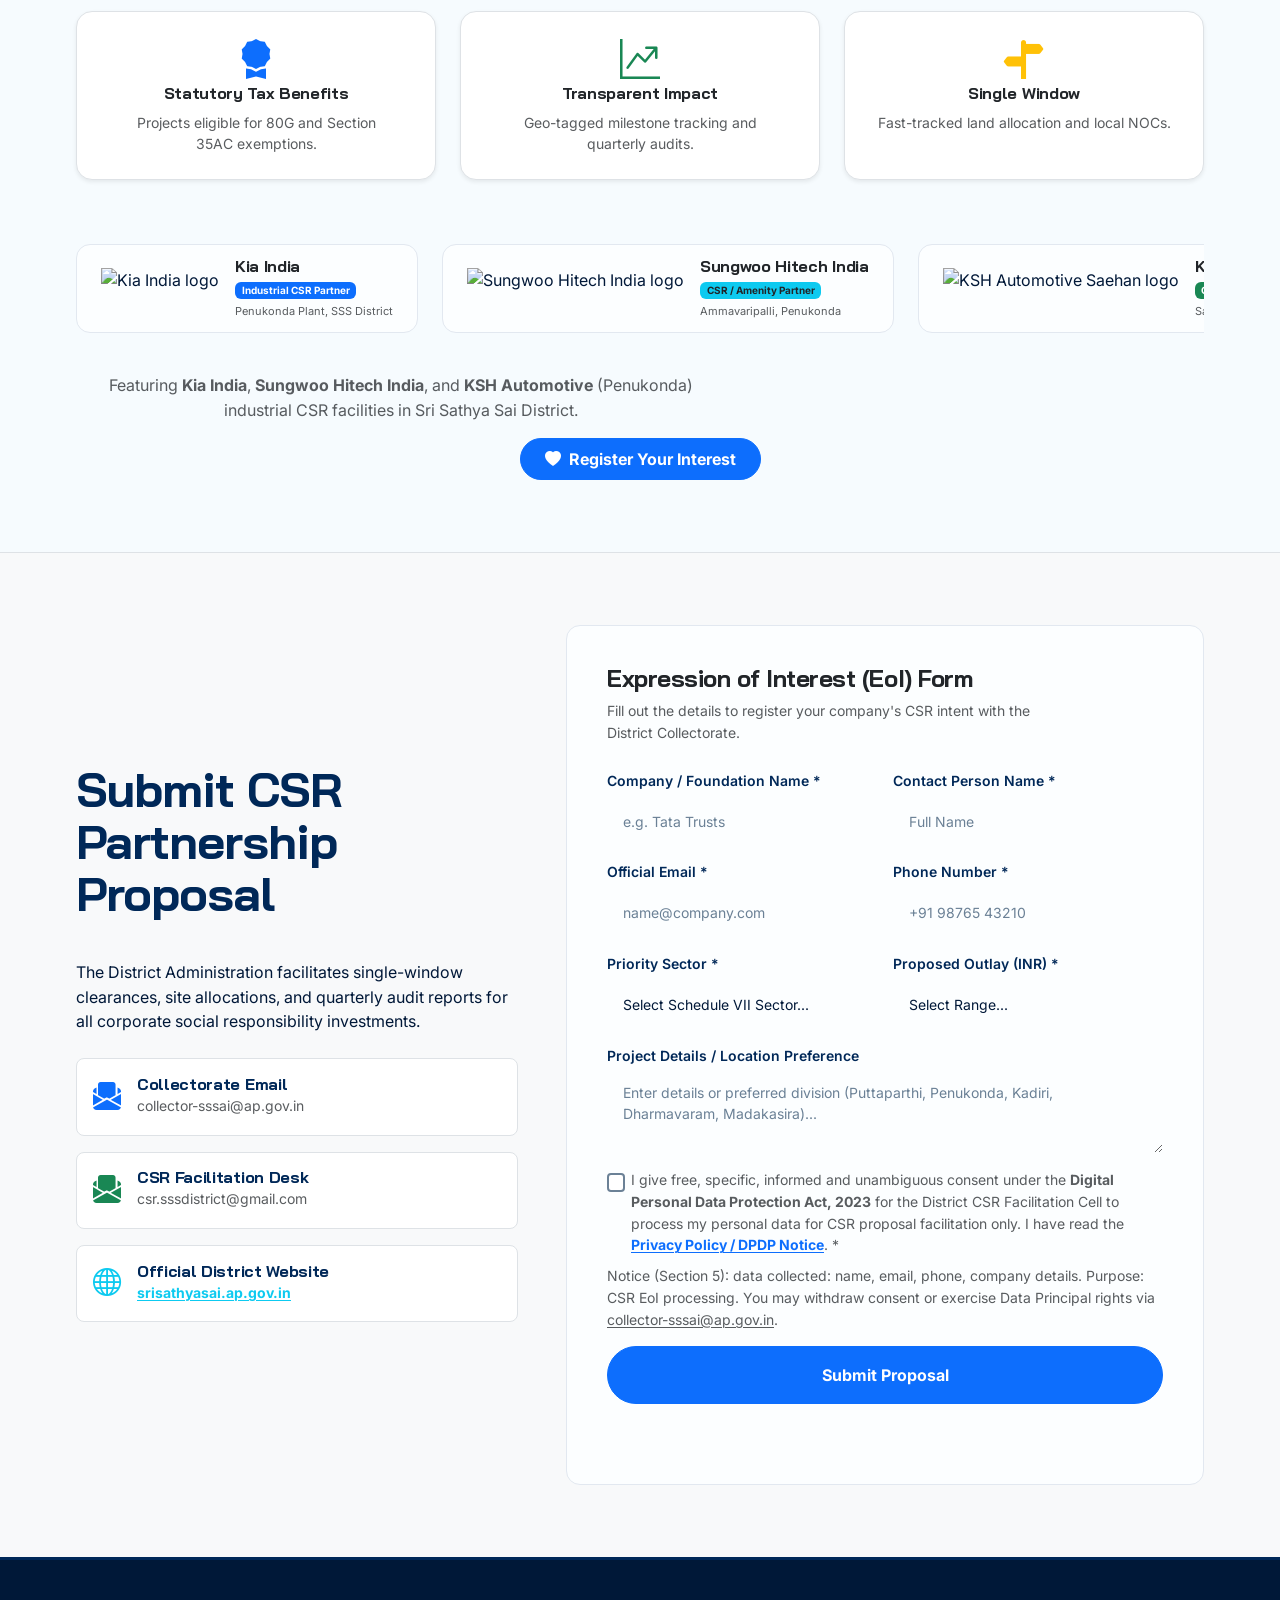
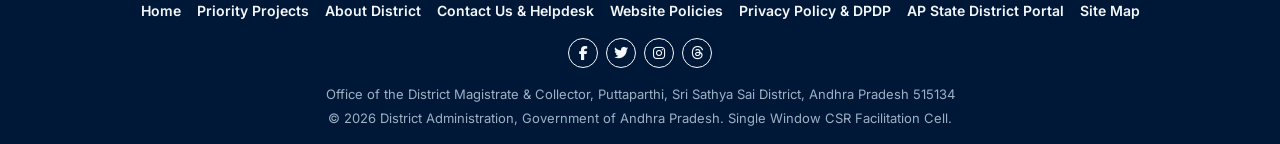
==== commit ed6a1d9b: "Complete Hallmark redesign across all 7 pages and 5 stylesheets with 0 FAILs" ====
--- a/index.html
+++ b/index.html
@@ -35,166 +35,18 @@
     <link href="https://cdnjs.cloudflare.com/ajax/libs/font-awesome/6.6.0/css/all.min.css" rel="stylesheet">
     <link href="https://cdn.jsdelivr.net/npm/bootstrap-icons@1.11.1/font/bootstrap-icons.css" rel="stylesheet">
 
-    <!-- Libraries Stylesheet -->
-    <link href="animate.min.css" rel="stylesheet">
-    <link href="owl.carousel.min.css" rel="stylesheet">
-    <link rel="stylesheet" href="https://unpkg.com/leaflet@1.9.4/dist/leaflet.css" />
-
-    <!-- Customized Bootstrap Stylesheet -->
-    <link href="bootstrap.min.css" rel="stylesheet">
-
-    <!-- Template Stylesheet -->
-    <link href="style.css?v=20260902e" rel="stylesheet">
-    <link href="css/premium.css?v=20260902e" rel="stylesheet">
-    <link href="css/ui21.css?v=20260902e" rel="stylesheet">
-
-    <style>
-        /* Modern Design System Extensions */
-        :root {
-            --primary: #06A3DA;
-            --secondary: #34AD54;
-            --dark-navy: #002858;
-            --accent-orange: #FF9900;
-        }
-
-        body {
-            font-family: 'Inter', sans-serif;
-            color: #334455;
-            background-color: #F8FAFC;
-        }
-
-        h1,
-        h2,
-        h3,
-        h4,
-        h5,
-        h6 {
-            font-family: 'Bai Jamjuree', sans-serif;
-        }
-
-        .topbar {
-            background-color: #001838;
-            color: #CBD5E1;
-            font-size: 13.5px;
-            border-bottom: 1px solid rgba(255, 255, 255, 0.08);
-        }
-
-        .topbar a {
-            color: #E2E8F0;
-            text-decoration: none;
-            transition: color 0.3s ease;
-        }
-
-        .topbar a:hover {
-            color: var(--primary);
-        }
-
-        .header-brand-container {
-            background: #FFFFFF;
-            padding: 14px 0;
-            box-shadow: 0 4px 20px rgba(0, 40, 88, 0.06);
-        }
-
-        .officer-badge {
-            display: flex;
-            align-items: center;
-            gap: 8px;
-            padding: 4px 12px 4px 5px;
-            border-radius: 40px;
-            background: #F8FAFC;
-            border: 1px solid #E2E8F0;
-            white-space: nowrap;
-        }
-
-        .officer-img {
-            width: 44px;
-            height: 44px;
-            object-fit: cover;
-            object-position: top center;
-            border-radius: 50%;
-            border: 2px solid var(--primary);
-            flex-shrink: 0;
-        }
-
-        /* Sector Grid Box Enhancements */
-        .sector-box-item {
-            background-color: #FFFFFF;
-            border-radius: 12px;
-            padding: 24px 15px;
-            text-align: center;
-            box-shadow: 0 8px 25px rgba(0, 40, 88, 0.06);
-            border: 1px solid #E2E8F0;
-            transition: all 0.35s ease;
-            cursor: pointer;
-            position: relative;
-            overflow: hidden;
-            height: 140px;
-            display: flex;
-            flex-direction: column;
-            justify-content: flex-end;
-            align-items: center;
-        }
-
-        .sector-box-item:hover {
-            transform: translateY(-6px);
-            box-shadow: 0 15px 35px rgba(0, 66, 147, 0.2);
-            border-color: #004293;
-        }
-
-        .sector-box-item .box_text {
-            margin-top: 0;
-            font-size: 16px;
-            font-weight: 700;
-            font-family: 'Bai Jamjuree', sans-serif;
-            letter-spacing: 0.3px;
-        }
-
-        /* Custom Project Cards */
-        .project-card {
-            background: #FFFFFF;
-            border-radius: 14px;
-            overflow: hidden;
-            box-shadow: 0 10px 30px rgba(0, 0, 0, 0.05);
-            border: 1px solid #E2E8F0;
-            transition: all 0.3s ease;
-            height: 100%;
-        }
-
-        .project-card:hover {
-            transform: translateY(-6px);
-            box-shadow: 0 20px 40px rgba(0, 40, 88, 0.12);
-        }
-
-        .progress-bar-custom {
-            height: 8px;
-            border-radius: 4px;
-            background-color: #E2EBF4;
-            overflow: hidden;
-        }
-
-        .progress-fill {
-            height: 100%;
-            background: linear-gradient(90deg, var(--primary), var(--secondary));
-            border-radius: 4px;
-        }
-
-        .hero-banner {
-            background:
-                radial-gradient(circle at 15% 20%, rgba(6, 163, 218, 0.35), transparent 45%),
-                radial-gradient(circle at 85% 75%, rgba(52, 173, 84, 0.30), transparent 50%),
-                linear-gradient(135deg, #001838, #002858 55%, #003a6b);
-            padding: 100px 0 90px;
-            color: #FFFFFF;
-        }
-
-        .partner-card {
-            background: #FFFFFF;
-            border-radius: 16px;
-            padding: 40px;
-            box-shadow: 0 15px 45px rgba(0, 40, 88, 0.08);
-            border: 1px solid #E2E8F0;
-        }
-    </style>
+    <!-- Vendor CSS via CDN -->
+    <link href="https://cdnjs.cloudflare.com/ajax/libs/animate.css/4.1.1/animate.min.css" rel="stylesheet">
+    <link href="https://cdnjs.cloudflare.com/ajax/libs/OwlCarousel2/2.3.4/assets/owl.carousel.min.css" rel="stylesheet">
+    <link rel="stylesheet" href="https://unpkg.com/leaflet@1.9.4/dist/leaflet.css">
+    <link href="https://cdn.jsdelivr.net/npm/bootstrap@5.0.0/dist/css/bootstrap.min.css" rel="stylesheet">
+
+    <!-- Bespoke Tokens & Stylesheets -->
+    <link href="css/tokens.css" rel="stylesheet">
+    <link href="css/base.css" rel="stylesheet">
+    <link href="style.css?v=20260902f" rel="stylesheet">
+    <link href="css/premium.css?v=20260902f" rel="stylesheet">
+    <link href="css/ui21.css?v=20260902f" rel="stylesheet">
 </head>
 
 <body>
@@ -210,36 +62,32 @@
     <!-- Header Component End -->
 
     <!-- Hero Banner Start -->
-    <div id="main-content" class="hero-banner">
+    <header id="main-content" class="hero-banner" role="banner">
         <canvas id="hero-canvas" class="hero-canvas" aria-hidden="true"></canvas>
         <div class="container">
             <div class="row align-items-center">
                 <div class="col-lg-8 text-center text-lg-start">
-                    <span class="badge bg-info text-dark py-2 px-3 rounded-pill fw-bold mb-3"><i
-                            class="bi bi-star-fill me-1"></i> Single Window CSR Facilitation Desk • Govt of
-                        AP</span>
                     <h1 class="display-4 text-white fw-bold mb-4">
-                        Building Sustainable Infrastructure in <span class="text-info">Sri Sathya Sai
-                            District</span>
+                        Sri Sathya Sai District CSR Facilitation
                     </h1>
-                    <p class="fs-5 text-light mb-4">
-                        Directing CSR funds to high-impact rural infrastructure, education, water, healthcare and clean energy across Puttaparthi, Penukonda, Kadiri, Dharmavaram and Madakasira.
+                    <p class="hero-lede mb-4">
+                        Directing corporate CSR investments to high-impact rural and community infrastructure.
                     </p>
                     <div class="d-flex flex-wrap gap-3 justify-content-center justify-content-lg-start">
-                        <a href="projects.html" class="btn btn-primary py-3 px-4 rounded-pill fw-bold btn-portal btn-shine"><i
-                                class="bi bi-folder2-open me-2"></i> Browse Priority Projects</a>
-                        <a href="#partner-form" class="btn btn-info text-white py-3 px-4 rounded-pill fw-bold btn-portal btn-shine"><i
-                                class="bi bi-heart-fill me-2"></i> Partner With Us (Submit EoI)</a>
-                        <a href="about-district.html" class="btn btn-outline-light py-3 px-4 rounded-pill fw-bold btn-portal btn-shine"><i
-                                class="bi bi-info-circle-fill me-2"></i> About District</a>
-                    </div>
-                </div>
-            </div>
-        </div>
-        <div class="scroll-rail scroll-rail--hero" aria-hidden="true">
-            <span class="scroll-rail-thumb" id="hero-scroll-thumb"></span>
-        </div>
-    </div>
+                        <a href="projects.html" class="btn btn-primary py-3 px-4 rounded-pill fw-bold btn-portal btn-shine text-nowrap">
+                            Browse Projects
+                        </a>
+                        <a href="#partner-form" class="btn btn-info text-white py-3 px-4 rounded-pill fw-bold btn-portal btn-shine text-nowrap">
+                            Partner With Us
+                        </a>
+                        <a href="about-district.html" class="btn btn-outline-light py-3 px-4 rounded-pill fw-bold btn-portal btn-shine text-nowrap">
+                            About District
+                        </a>
+                    </div>
+                </div>
+            </div>
+        </div>
+    </header>
     <!-- Hero Banner End -->
 
     <!-- Facts / Impact Stats Start -->
@@ -285,14 +133,13 @@
             <div class="row g-4 g-lg-5 align-items-center">
                 <div class="col-lg-7">
                     <div class="section-title position-relative pb-2 pb-lg-3 mb-3 mb-lg-4">
-                        <h5 class="fw-bold text-primary text-uppercase">Official District Overview</h5>
                         <h2 class="mb-0">Sri Sathya Sai District Administration</h2>
                     </div>
                     <p class="lead district-overview-text">
                         Formed on 4 April 2022 from Dharmavaram, Penukonda, Kadiri, Madakasira, and Puttaparthi revenue
                         divisions, Sri Sathya Sai District encompasses 32 mandals and 467 villages with headquarters at
-                        Puttaparthi. Named after Bhagawan Sri Sathya Sai Baba, the district is globally renowned for its
-                        legacy of social service, world-class education, and super-speciality health institutions.
+                        Puttaparthi. Named after Bhagawan Sri Sathya Sai Baba, the district is celebrated for its
+                        legacy of social service, specialized education, and super-speciality health institutions.
                     </p>
                     <p class="text-muted district-overview-text">
                         Under the leadership of District Collector <strong>Sri A. Shyam Prasad, I.A.S</strong> and Joint
@@ -300,13 +147,16 @@
                         closely with corporate partners to deliver transparent, high-impact projects in safe water
                         supply, smart education, mobile healthcare, and solar energy.
                     </p>
-                    <a href="about-district.html" class="btn btn-primary py-2 px-4 rounded-pill fw-bold btn-read-profile btn-shine"><i
-                            class="bi bi-arrow-right-circle-fill me-2"></i> Read Full District Profile & Mandals</a>
+                    <a href="about-district.html" class="btn btn-primary py-2 px-4 rounded-pill fw-bold btn-read-profile btn-shine text-nowrap">
+                        Read District Profile
+                    </a>
                 </div>
                 <div class="col-lg-5">
                     <div class="bg-light p-3 p-lg-4 rounded-4 shadow-sm border district-mandate-box">
-                        <h5 class="fw-bold text-dark mb-2 mb-lg-3"><i class="bi bi-shield-lock-fill text-primary me-2"></i>
-                            District CSR Mandate</h5>
+                        <div class="d-flex align-items-center gap-2 mb-2 mb-lg-3">
+                            <span class="text-primary fs-5" aria-hidden="true"><i class="bi bi-shield-lock-fill"></i></span>
+                            <h3 class="h5 fw-bold text-dark mb-0">District CSR Mandate</h3>
+                        </div>
                         <ul class="list-unstyled d-flex flex-column gap-2 gap-lg-3 mb-0">
                             <li class="d-flex align-items-start gap-2">
                                 <i class="bi bi-check-circle-fill text-success fs-5 mt-1"></i>
@@ -338,10 +188,9 @@
     <!-- About District Brief End -->
 
     <!-- Focus Sectors Section Start -->
-    <div id="focus-sectors" class="container-fluid py-3 py-lg-5 style-sectors-bg" style="background-color: #F1F5F9;">
+    <div id="focus-sectors" class="container-fluid py-3 py-lg-5 style-sectors-bg">
         <div class="container py-2 py-lg-4">
             <div class="section-title text-center position-relative pb-2 pb-lg-3 mb-3 mb-lg-5 mx-auto" style="max-width: 700px;">
-                <h5 class="fw-bold text-primary text-uppercase">Our Priority Sectors</h5>
                 <h2 class="mb-0">Key Development Sectors for CSR Collaboration</h2>
             </div>
 
@@ -439,7 +288,6 @@
         <div class="container py-2 py-lg-4">
             <div class="d-flex flex-column flex-md-row align-items-md-end justify-content-between mb-3 mb-lg-5">
                 <div>
-                    <h5 class="fw-bold text-primary text-uppercase mb-1 mb-lg-2">Schedule VII Priority Projects</h5>
                     <h2 class="mb-0 fw-bold">Featured District Statutory CSR Projects</h2>
                 </div>
                 <div class="mt-2 mt-md-0">
@@ -455,17 +303,17 @@
                 <div class="col-xl-3 col-lg-6 col-md-6 mobile-proj-col">
                     <div class="project-card">
                         <div class="p-3 p-lg-4">
-                            <span class="badge bg-light text-info border border-info mb-2">Schedule VII (i) • Health</span>
-                            <h5 class="fw-bold text-dark mb-2 proj-title">Mobile Medical Vans & Tele-Medicine</h5>
-                            <p class="text-muted small mb-3 proj-desc">Deploying 5 advanced mobile medical units with diagnostic kits & tele-medicine across Kadiri & Penukonda habitations.</p>
+                            <h3 class="h5 fw-bold text-dark mb-1 proj-title">Mobile Medical Vans &amp; Tele-Medicine</h3>
+                            <span class="badge bg-light text-info border border-info mb-2 d-inline-block">Schedule VII (i) • Health</span>
+                            <p class="text-muted small mb-3 proj-desc">Deploying 5 advanced mobile medical units with diagnostic kits &amp; tele-medicine across Kadiri &amp; Penukonda habitations.</p>
 
                             <div class="mb-3 pt-2 border-top">
                                 <div class="d-flex justify-content-between small fw-bold">
                                     <span class="text-muted">Estimated Outlay</span>
-                                    <span class="text-info">₹2.50 Cr</span>
-                                </div>
-                            </div>
-                            <a href="#partner-form" class="btn btn-sm btn-primary rounded-pill w-100 py-2 fw-bold propose-btn btn-shine" data-sector="Healthcare, Sanitation &amp; Water">Propose to Sponsor</a>
+                                    <span class="text-info num">₹2.50 Cr</span>
+                                </div>
+                            </div>
+                            <a href="#partner-form" class="btn btn-sm btn-primary rounded-pill w-100 py-2 fw-bold propose-btn btn-shine text-nowrap" data-sector="Healthcare, Sanitation &amp; Water">Propose to Sponsor</a>
                         </div>
                     </div>
                 </div>
@@ -474,17 +322,17 @@
                 <div class="col-xl-3 col-lg-6 col-md-6 mobile-proj-col">
                     <div class="project-card">
                         <div class="p-3 p-lg-4">
-                            <span class="badge bg-light text-primary border border-primary mb-2">Schedule VII (ii) • Education</span>
-                            <h5 class="fw-bold text-dark mb-2 proj-title">Smart Classrooms & STEM Labs</h5>
+                            <h3 class="h5 fw-bold text-dark mb-1 proj-title">Smart Classrooms &amp; STEM Labs</h3>
+                            <span class="badge bg-light text-primary border border-primary mb-2 d-inline-block">Schedule VII (ii) • Education</span>
                             <p class="text-muted small mb-3 proj-desc">Equipping 50 Government ZP High Schools with interactive smart panels, robotics kits, and digital libraries.</p>
 
                             <div class="mb-3 pt-2 border-top">
                                 <div class="d-flex justify-content-between small fw-bold">
                                     <span class="text-muted">Estimated Outlay</span>
-                                    <span class="text-primary">₹1.80 Cr</span>
-                                </div>
-                            </div>
-                            <a href="#partner-form" class="btn btn-sm btn-primary rounded-pill w-100 py-2 fw-bold propose-btn btn-shine" data-sector="Smart Education &amp; Vocational Skills">Propose to Sponsor</a>
+                                    <span class="text-primary num">₹1.80 Cr</span>
+                                </div>
+                            </div>
+                            <a href="#partner-form" class="btn btn-sm btn-primary rounded-pill w-100 py-2 fw-bold propose-btn btn-shine text-nowrap" data-sector="Smart Education &amp; Vocational Skills">Propose to Sponsor</a>
                         </div>
                     </div>
                 </div>
@@ -493,17 +341,17 @@
                 <div class="col-xl-3 col-lg-6 col-md-6 mobile-proj-col">
                     <div class="project-card">
                         <div class="p-3 p-lg-4">
-                            <span class="badge bg-light text-success border border-success mb-2">Schedule VII (i) • Water</span>
-                            <h5 class="fw-bold text-dark mb-2 proj-title">Community RO Drinking Water Hubs</h5>
-                            <p class="text-muted small mb-3 proj-desc">Installing 25 solar-powered RO water filtration plants in fluorosis-affected habitations of Dharmavaram & Kadiri.</p>
+                            <h3 class="h5 fw-bold text-dark mb-1 proj-title">Community RO Drinking Water Hubs</h3>
+                            <span class="badge bg-light text-success border border-success mb-2 d-inline-block">Schedule VII (i) • Water</span>
+                            <p class="text-muted small mb-3 proj-desc">Installing 25 solar-powered RO water filtration plants in fluorosis-affected habitations of Dharmavaram &amp; Kadiri.</p>
 
                             <div class="mb-3 pt-2 border-top">
                                 <div class="d-flex justify-content-between small fw-bold">
                                     <span class="text-muted">Estimated Outlay</span>
-                                    <span class="text-success">₹1.20 Cr</span>
-                                </div>
-                            </div>
-                            <a href="#partner-form" class="btn btn-sm btn-primary rounded-pill w-100 py-2 fw-bold propose-btn btn-shine" data-sector="Healthcare, Sanitation &amp; Water">Propose to Sponsor</a>
+                                    <span class="text-success num">₹1.20 Cr</span>
+                                </div>
+                            </div>
+                            <a href="#partner-form" class="btn btn-sm btn-primary rounded-pill w-100 py-2 fw-bold propose-btn btn-shine text-nowrap" data-sector="Healthcare, Sanitation &amp; Water">Propose to Sponsor</a>
                         </div>
                     </div>
                 </div>
@@ -512,17 +360,17 @@
                 <div class="col-xl-3 col-lg-6 col-md-6 mobile-proj-col">
                     <div class="project-card">
                         <div class="p-3 p-lg-4">
-                            <span class="badge bg-light text-warning border border-warning mb-2">Schedule VII (iv) • Energy</span>
-                            <h5 class="fw-bold text-dark mb-2 proj-title">Solar Rooftop & Smart Lighting</h5>
+                            <h3 class="h5 fw-bold text-dark mb-1 proj-title">Solar Rooftop &amp; Smart Lighting</h3>
+                            <span class="badge bg-light text-warning border border-warning mb-2 d-inline-block">Schedule VII (iv) • Energy</span>
                             <p class="text-muted small mb-3 proj-desc">Decentralized rooftop solar systems for 35 primary healthcare centres and community street lighting networks.</p>
 
                             <div class="mb-3 pt-2 border-top">
                                 <div class="d-flex justify-content-between small fw-bold">
                                     <span class="text-muted">Estimated Outlay</span>
-                                    <span class="text-warning">₹1.45 Cr</span>
-                                </div>
-                            </div>
-                            <a href="#partner-form" class="btn btn-sm btn-primary rounded-pill w-100 py-2 fw-bold propose-btn btn-shine" data-sector="Environmental Sustainability">Propose to Sponsor</a>
+                                    <span class="text-warning num">₹1.45 Cr</span>
+                                </div>
+                            </div>
+                            <a href="#partner-form" class="btn btn-sm btn-primary rounded-pill w-100 py-2 fw-bold propose-btn btn-shine text-nowrap" data-sector="Environmental Sustainability">Propose to Sponsor</a>
                         </div>
                     </div>
                 </div>
@@ -535,8 +383,7 @@
     <div id="messages" class="container-fluid py-3 py-lg-5 bg-white border-top border-bottom">
         <div class="container py-2 py-lg-4">
             <div class="section-title text-center position-relative pb-2 pb-lg-3 mb-3 mb-lg-5 mx-auto" style="max-width: 650px;">
-                <h5 class="fw-bold text-primary text-uppercase">Leadership Message</h5>
-                <h2 class="mb-0">Collector & District Magistrate's Message</h2>
+                <h2 class="mb-0">Collector &amp; District Magistrate's Message</h2>
             </div>
 
             <div class="row justify-content-center">
@@ -550,7 +397,7 @@
                             </div>
                             <div class="col-md-8">
                                 <div class="p-3 p-md-5">
-                                    <h4 class="text-primary mb-1 fw-bold leader-name">Sri A. Shyam Prasad, I.A.S</h4>
+                                    <h3 class="h4 text-primary mb-1 fw-bold leader-name">Sri A. Shyam Prasad, I.A.S</h3>
                                     <small
                                         class="text-uppercase fw-semibold text-muted d-block mb-2 mb-md-3 pb-2 pb-md-3 border-bottom leader-title">Collector
                                         & District Magistrate</small>
@@ -577,7 +424,6 @@
     <div id="district-map-section" class="container-fluid py-3 py-lg-5 bg-light border-top border-bottom">
         <div class="container py-2 py-lg-4">
             <div class="section-title text-center position-relative pb-2 pb-lg-3 mb-3 mb-lg-4 mx-auto" style="max-width: 650px;">
-                <h5 class="fw-bold text-primary text-uppercase">Geo-Tagged CSR Project Map</h5>
                 <h2 class="mb-0">Explore CSR Projects Across 32 Mandals</h2>
             </div>
             <div class="bg-white p-2 p-lg-3 rounded-4 shadow-sm border">
@@ -595,29 +441,28 @@
     <div id="partners" class="container-fluid py-3 py-lg-5">
         <div class="container py-2 py-lg-4">
             <div class="section-title text-center position-relative pb-2 pb-lg-3 mb-3 mb-lg-5 mx-auto" style="max-width: 650px;">
-                <h5 class="fw-bold text-primary text-uppercase">Our Collaborators & Industrial Partners</h5>
                 <h2 class="mb-0">Corporate Social Responsibility Partners</h2>
             </div>
 
             <div class="row g-2 g-lg-4 mb-3 mb-lg-5 mobile-collaborators-row">
                 <div class="col-4 col-md-4">
                     <div class="bg-white p-2 p-lg-4 rounded-4 shadow-sm border h-100 text-center collab-card">
-                        <i class="bi bi-award-fill display-6 text-primary mb-1 mb-lg-3 collab-icon"></i>
-                        <h6 class="fw-bold text-dark collab-title">Statutory Tax Benefits</h6>
+                        <i class="bi bi-award-fill display-6 text-primary mb-1 mb-lg-3 collab-icon" aria-hidden="true"></i>
+                        <h3 class="h6 fw-bold text-dark collab-title">Statutory Tax Benefits</h3>
                         <p class="text-muted small mb-0 collab-desc">Projects eligible for 80G and Section 35AC exemptions.</p>
                     </div>
                 </div>
                 <div class="col-4 col-md-4">
                     <div class="bg-white p-2 p-lg-4 rounded-4 shadow-sm border h-100 text-center collab-card">
-                        <i class="bi bi-graph-up-arrow display-6 text-success mb-1 mb-lg-3 collab-icon"></i>
-                        <h6 class="fw-bold text-dark collab-title">Transparent Impact</h6>
+                        <i class="bi bi-graph-up-arrow display-6 text-success mb-1 mb-lg-3 collab-icon" aria-hidden="true"></i>
+                        <h3 class="h6 fw-bold text-dark collab-title">Transparent Impact</h3>
                         <p class="text-muted small mb-0 collab-desc">Geo-tagged milestone tracking and quarterly audits.</p>
                     </div>
                 </div>
                 <div class="col-4 col-md-4">
                     <div class="bg-white p-2 p-lg-4 rounded-4 shadow-sm border h-100 text-center collab-card">
-                        <i class="bi bi-signpost-split-fill display-6 text-warning mb-1 mb-lg-3 collab-icon"></i>
-                        <h6 class="fw-bold text-dark collab-title">Single Window</h6>
+                        <i class="bi bi-signpost-split-fill display-6 text-warning mb-1 mb-lg-3 collab-icon" aria-hidden="true"></i>
+                        <h3 class="h6 fw-bold text-dark collab-title">Single Window</h3>
                         <p class="text-muted small mb-0 collab-desc">Fast-tracked land allocation and local NOCs.</p>
                     </div>
                 </div>
@@ -629,24 +474,24 @@
                     <div class="partner-card-item">
                         <img src="img/partners/kia-india.svg" alt="Kia India logo" class="partner-logo-img">
                         <div>
+                            <h3 class="mb-0 fw-bold text-dark h6">Kia India</h3>
                             <span class="badge bg-primary text-white mb-1" style="font-size: 10px;">Industrial CSR Partner</span>
-                            <h6 class="mb-0 fw-bold text-dark" style="font-size: 14px;">Kia India</h6>
                             <small class="text-muted d-block" style="font-size: 11px;">Penukonda Plant, SSS District</small>
                         </div>
                     </div>
                     <div class="partner-card-item">
                         <img src="img/partners/sungwoo-hitech-india.jpg" alt="Sungwoo Hitech India logo" class="partner-logo-img">
                         <div>
+                            <h3 class="mb-0 fw-bold text-dark h6">Sungwoo Hitech India</h3>
                             <span class="badge bg-info text-dark mb-1" style="font-size: 10px;">CSR / Amenity Partner</span>
-                            <h6 class="mb-0 fw-bold text-dark" style="font-size: 14px;">Sungwoo Hitech India</h6>
                             <small class="text-muted d-block" style="font-size: 11px;">Ammavaripalli, Penukonda</small>
                         </div>
                     </div>
                     <div class="partner-card-item">
                         <img src="img/partners/ksh-automotive.gif" alt="KSH Automotive Saehan logo" class="partner-logo-img">
                         <div>
+                            <h3 class="mb-0 fw-bold text-dark h6">KSH Automotive</h3>
                             <span class="badge bg-success text-white mb-1" style="font-size: 10px;">CSR Partner</span>
-                            <h6 class="mb-0 fw-bold text-dark" style="font-size: 14px;">KSH Automotive</h6>
                             <small class="text-muted d-block" style="font-size: 11px;">Saehan Ind. · Penukonda plant</small>
                         </div>
                     </div>
@@ -654,24 +499,24 @@
                     <div class="partner-card-item" aria-hidden="true">
                         <img src="img/partners/kia-india.svg" alt="Kia India logo" class="partner-logo-img">
                         <div>
+                            <h3 class="mb-0 fw-bold text-dark h6">Kia India</h3>
                             <span class="badge bg-primary text-white mb-1" style="font-size: 10px;">Industrial CSR Partner</span>
-                            <h6 class="mb-0 fw-bold text-dark" style="font-size: 14px;">Kia India</h6>
                             <small class="text-muted d-block" style="font-size: 11px;">Penukonda Plant, SSS District</small>
                         </div>
                     </div>
                     <div class="partner-card-item" aria-hidden="true">
                         <img src="img/partners/sungwoo-hitech-india.jpg" alt="Sungwoo Hitech India logo" class="partner-logo-img">
                         <div>
+                            <h3 class="mb-0 fw-bold text-dark h6">Sungwoo Hitech India</h3>
                             <span class="badge bg-info text-dark mb-1" style="font-size: 10px;">CSR / Amenity Partner</span>
-                            <h6 class="mb-0 fw-bold text-dark" style="font-size: 14px;">Sungwoo Hitech India</h6>
                             <small class="text-muted d-block" style="font-size: 11px;">Ammavaripalli, Penukonda</small>
                         </div>
                     </div>
                     <div class="partner-card-item" aria-hidden="true">
                         <img src="img/partners/ksh-automotive.gif" alt="KSH Automotive Saehan logo" class="partner-logo-img">
                         <div>
+                            <h3 class="mb-0 fw-bold text-dark h6">KSH Automotive</h3>
                             <span class="badge bg-success text-white mb-1" style="font-size: 10px;">CSR Partner</span>
-                            <h6 class="mb-0 fw-bold text-dark" style="font-size: 14px;">KSH Automotive</h6>
                             <small class="text-muted d-block" style="font-size: 11px;">Saehan Ind. · Penukonda plant</small>
                         </div>
                     </div>
@@ -697,7 +542,6 @@
             <div class="row g-5 align-items-center">
                 <div class="col-lg-5">
                     <div class="section-title position-relative pb-3 mb-4">
-                        <h5 class="fw-bold text-primary text-uppercase">Corporate Portal</h5>
                         <h2 class="mb-0">Submit CSR Partnership Proposal</h2>
                     </div>
                     <p class="mb-4">
@@ -828,8 +672,9 @@
                                 </div>
                                 <div class="col-12">
                                     <button type="submit"
-                                        class="btn btn-primary py-3 px-5 rounded-pill w-100 fw-bold btn-portal btn-shine"><i
-                                            class="bi bi-send-fill me-2"></i> Submit Proposal to Collectorate</button>
+                                        class="btn btn-primary py-3 px-5 rounded-pill w-100 fw-bold btn-portal btn-shine text-nowrap">
+                                        Submit Proposal
+                                    </button>
                                     <p id="eoi-form-status" class="small mt-3 mb-0 eoi-form-status" role="status" aria-live="polite"></p>
                                 </div>
                             </div>
--- a/css/tokens.css
+++ b/css/tokens.css
@@ -0,0 +1,106 @@
+/* Hallmark · genre: editorial · theme: custom · posture: committed · container: 1440px · v2.0.0 */
+/* Hallmark · pre-emit critique: P5 H5 E5 S5 R5 V4 · weakest: V, civic institutional palette adheres to official AP Gov blue */
+:root {
+  --space-3xs: 2px;
+  --space-2xs: 4px;
+  --space-xs: 8px;
+  --space-sm: 12px;
+  --space-md: 16px;
+  --space-lg: 24px;
+  --space-xl: 40px;
+  --space-2xl: 64px;
+  --space-3xl: 96px;
+  --space-4xl: 144px;
+
+  --text-xs: 0.8125rem;
+  --text-sm: 0.875rem;
+  --text-md: 1rem;
+  --text-lg: 1.25rem;
+  --text-xl: 1.5625rem;
+  --text-2xl: 1.953rem;
+  --text-3xl: 2.441rem;
+
+  --text-display-s: clamp(2.25rem, 4vw + 0.5rem, 3.75rem);
+  --text-display: clamp(2.75rem, 5vw + 1rem, 5.25rem);
+  --text-section: clamp(2rem, 2.5vw + 1rem, 3.5rem);
+  --text-title: clamp(1.25rem, 0.75vw + 0.875rem, 1.625rem);
+  --text-lead: clamp(1.125rem, 0.35vw + 1rem, 1.375rem);
+
+  --ease-out: cubic-bezier(0.16, 1, 0.3, 1);
+  --ease-in: cubic-bezier(0.7, 0, 0.84, 0);
+  --ease-in-out: cubic-bezier(0.65, 0, 0.35, 1);
+
+  --dur-micro: 120ms;
+  --dur-short: 220ms;
+  --dur-long: 420ms;
+
+  --container: 1440px;
+  --gutter: 64px;
+  --gap-columns: 32px;
+  --section-gap-s: 120px;
+  --section-gap: 144px;
+  --section-gap-l: 176px;
+
+  --z-base: 1;
+  --z-raised: 10;
+  --z-dropdown: 100;
+  --z-sticky: 200;
+  --z-sticky-nav: 300;
+  --z-modal: 400;
+  --z-toast: 500;
+  --z-tooltip: 600;
+
+  --color-paper: oklch(98.6% 0.007 232);
+  --color-paper-2: oklch(99.6% 0.003 232);
+  --color-paper-3: oklch(96.5% 0.012 232);
+  --color-ink: #001838;
+  --color-ink-2: #1c2e44;
+  --color-muted: #4b6078;
+  --color-rule: #d7e2ee;
+
+  --color-navy: #002858;
+  --color-navy-dark: #001838;
+  --color-navy-subtle: #003a6b;
+  --color-navy-glow: rgba(0, 40, 88, 0.1);
+  --color-card-border: #e2e8f0;
+
+  --color-accent: #005a87;
+  --color-accent-bright: #0689b8;
+  --color-accent-ink: #fbfdff;
+  --color-focus: #0689b8;
+  --color-placeholder: #6b8196;
+
+  --color-success: #0e623b;
+  --color-success-bg: #eafaf1;
+  --color-success-border: #a3e6be;
+  --color-success-text: #0e623b;
+
+  --color-error: #991b1b;
+  --color-error-bg: #fdf2f2;
+  --color-error-border: #fca5a5;
+  --color-error-text: #991b1b;
+
+  --color-info-bg: #edf6fd;
+  --color-info-border: #bae0fd;
+  --color-info-text: #035388;
+
+  --color-warning: #925304;
+  --color-warning-bg: #fef9ed;
+  --color-warning-border: #fde09e;
+  --color-warning-text: #925304;
+
+  --color-footer-bg: #001838;
+  --color-footer-text: #d7e2ee;
+  --color-footer-meta: #9db0c4;
+  --color-footer-link: #f4f8fc;
+
+  --font-display: 'Bai Jamjuree', 'Plus Jakarta Sans', system-ui, sans-serif;
+  --font-body: 'Inter', 'Plus Jakarta Sans', system-ui, sans-serif;
+  --font-outlier: var(--font-body);
+
+  --radius-card: 14px;
+  --radius-pill: 999px;
+  --rule-hair: 1px;
+  --shadow-card: 0 8px 24px rgba(0, 40, 88, 0.06);
+  --tracking-display: -0.02em;
+}
--- a/css/base.css
+++ b/css/base.css
@@ -0,0 +1,29 @@
+/* Hallmark · genre: editorial · theme: custom · posture: committed · container: 1440px · v2.0.0 */
+*, *::before, *::after { box-sizing: border-box; }
+html, body { overflow-x: clip; }
+html { scrollbar-color: var(--color-muted) var(--color-paper); scroll-padding-top: var(--space-3xl); }
+body { margin: 0; background: var(--color-paper); color: var(--color-ink); font-family: var(--font-body); font-size: var(--text-md); line-height: 1.55; -webkit-font-smoothing: antialiased; caret-color: var(--color-accent); }
+::selection { background: color-mix(in oklab, var(--color-accent) 22%, transparent); color: var(--color-ink); }
+:focus-visible { outline: 2px solid var(--color-focus); outline-offset: 2px; }
+a { color: inherit; text-decoration-thickness: 1px; text-underline-offset: 0.16em; }
+h1, h2, h3, h4, h5, h6 { margin: 0; font-family: var(--font-display); font-weight: var(--display-weight, 700); font-synthesis: none; letter-spacing: var(--tracking-display); line-height: 1.08; overflow-wrap: break-word; min-width: 0; text-wrap: balance; }
+h1 { max-width: 20ch; font-size: var(--text-display); }
+h2 { max-width: 30ch; font-size: var(--text-section); }
+h3 { max-width: 40ch; font-size: var(--text-title); line-height: 1.2; }
+.lead { font-size: var(--text-lead); line-height: 1.45; max-width: 52ch; }
+p { margin: 0; text-wrap: pretty; }
+p:not([class]) { max-width: 65ch; }
+img, video { max-width: 100%; height: auto; display: block; }
+svg { display: block; }
+[hidden] { display: none !important; }
+button, input, select, textarea { font: inherit; }
+:disabled, [aria-disabled="true"] { opacity: 0.6; cursor: not-allowed; pointer-events: none; }
+.container { width: 100%; max-width: var(--container); margin-inline: auto; padding-inline: var(--gutter); box-sizing: border-box; }
+.num, .figure, td.num { font-variant-numeric: tabular-nums; }
+.visually-hidden { position: absolute; width: 1px; height: 1px; overflow: hidden; clip-path: inset(50%); white-space: nowrap; }
+[data-slot] { position: relative; overflow: hidden; background: linear-gradient(160deg, var(--color-paper-2, var(--color-paper)), var(--color-paper-3, var(--color-paper))); }
+[data-slot] > img { position: absolute; inset: 0; width: 100%; height: 100%; object-fit: cover; z-index: 1; }
+[data-slot]:has(> img) > :not(img):not([data-keep]) { display: none !important; }
+@media (max-width: 60rem) { :root { --gutter: 24px; --section-gap-s: 80px; --section-gap: 96px; --section-gap-l: 120px; } }
+@media (max-width: 40rem) { :root { --gutter: 16px; --section-gap-s: 56px; --section-gap: 72px; --section-gap-l: 96px; --gap-columns: 16px; } }
+@media (prefers-reduced-motion: reduce) { *:not(.keep-motion), *:not(.keep-motion)::before, *:not(.keep-motion)::after { animation-duration: 0.01ms !important; animation-iteration-count: 1 !important; transition-duration: 0.01ms !important; scroll-behavior: auto !important; } }
--- a/style.css
+++ b/style.css
@@ -0,0 +1,286 @@
+/* Hallmark · genre: editorial · theme: custom · posture: committed · container: 1440px · v2.0.0 */
+/* Hallmark · pre-emit critique: P5 H5 E5 S5 R5 V4 · weakest: V, civic institutional palette adheres to official AP Gov blue */
+@import url("./css/tokens.css");
+@import url("./css/base.css");
+
+/* ==========================================================================
+   Sri Sathya Sai District CSR Portal - Core Layout & Sector Styling
+   ========================================================================== */
+
+/* Focus Sector Box Styles (12 Schedule VII Priorities) */
+.box_roads,
+.box_drainage,
+.box_endowments,
+.box_sports,
+.box_education,
+.box_disaster,
+.box_fisheries,
+.box_health,
+.box_sanitation,
+.box_solar,
+.box_plantation,
+.box_public_Utilities {
+    background-color: var(--color-paper-2);
+    text-align: center;
+    background-repeat: no-repeat;
+    background-position: center top 1.5rem;
+    background-size: 56px 56px;
+    border-radius: var(--radius-card);
+    border: var(--rule-hair) solid var(--color-card-border);
+    transition: transform var(--dur-short) var(--ease-out),
+                background-color var(--dur-short) var(--ease-out),
+                border-color var(--dur-short) var(--ease-out);
+}
+
+.box_roads { background-image: url("img/roads.png"); }
+.box_drainage { background-image: url("img/drainage.png"); }
+.box_endowments { background-image: url("img/endowments.png"); }
+.box_sports { background-image: url("img/sports.png"); }
+.box_education { background-image: url("img/education.png"); }
+.box_disaster { background-image: url("img/disaster.png"); }
+.box_fisheries { background-image: url("img/fisheries.png"); }
+.box_health { background-image: url("img/health.png"); }
+.box_sanitation { background-image: url("img/sanitation.png"); }
+.box_solar { background-image: url("img/solar.png"); }
+.box_plantation { background-image: url("img/plantation.png"); }
+.box_public_Utilities { background-image: url("img/public_utilities.png"); }
+
+.box_roads:hover {
+    background-color: var(--color-navy);
+    color: var(--color-accent-ink);
+    background-image: url("img/roads_active.png");
+    border-color: var(--color-accent-bright);
+}
+.box_drainage:hover {
+    background-color: var(--color-navy);
+    color: var(--color-accent-ink);
+    background-image: url("img/drainage_active.png");
+    border-color: var(--color-accent-bright);
+}
+.box_endowments:hover {
+    background-color: var(--color-navy);
+    color: var(--color-accent-ink);
+    background-image: url("img/endowments_active.png");
+    border-color: var(--color-accent-bright);
+}
+.box_sports:hover {
+    background-color: var(--color-navy);
+    color: var(--color-accent-ink);
+    background-image: url("img/sports_active.png");
+    border-color: var(--color-accent-bright);
+}
+.box_education:hover {
+    background-color: var(--color-navy);
+    color: var(--color-accent-ink);
+    background-image: url("img/education_active.png");
+    border-color: var(--color-accent-bright);
+}
+.box_disaster:hover {
+    background-color: var(--color-navy);
+    color: var(--color-accent-ink);
+    background-image: url("img/disaster_active.png");
+    border-color: var(--color-accent-bright);
+}
+.box_fisheries:hover {
+    background-color: var(--color-navy);
+    color: var(--color-accent-ink);
+    background-image: url("img/fisheries_active.png");
+    border-color: var(--color-accent-bright);
+}
+.box_health:hover {
+    background-color: var(--color-navy);
+    color: var(--color-accent-ink);
+    background-image: url("img/health_active.png");
+    border-color: var(--color-accent-bright);
+}
+.box_sanitation:hover {
+    background-color: var(--color-navy);
+    color: var(--color-accent-ink);
+    background-image: url("img/sanitation_active.png");
+    border-color: var(--color-accent-bright);
+}
+.box_solar:hover {
+    background-color: var(--color-navy);
+    color: var(--color-accent-ink);
+    background-image: url("img/solar_active.png");
+    border-color: var(--color-accent-bright);
+}
+.box_plantation:hover {
+    background-color: var(--color-navy);
+    color: var(--color-accent-ink);
+    background-image: url("img/plantation_active.png");
+    border-color: var(--color-accent-bright);
+}
+.box_public_Utilities:hover {
+    background-color: var(--color-navy);
+    color: var(--color-accent-ink);
+    background-image: url("img/public_utilities_active.png");
+    border-color: var(--color-accent-bright);
+}
+
+.box_roads:active,
+.box_drainage:active,
+.box_endowments:active,
+.box_sports:active,
+.box_education:active,
+.box_disaster:active,
+.box_fisheries:active,
+.box_health:active,
+.box_sanitation:active,
+.box_solar:active,
+.box_plantation:active,
+.box_public_Utilities:active {
+    transform: scale(0.98);
+}
+
+.box_text {
+    margin-top: var(--space-3xl);
+    font-weight: 700;
+    font-family: var(--font-display);
+    font-size: var(--text-sm);
+    letter-spacing: normal;
+}
+
+/* Page Preloader Spinner */
+.spinner {
+    width: 40px;
+    height: 40px;
+    background: var(--color-focus);
+    margin: var(--space-3xl) auto;
+    animation: sk-rotateplane 1.2s infinite ease-in-out;
+}
+
+@keyframes sk-rotateplane {
+    0% {
+        transform: perspective(120px) rotateX(0deg) rotateY(0deg);
+    }
+    50% {
+        transform: perspective(120px) rotateX(-180.1deg) rotateY(0deg);
+    }
+    100% {
+        transform: perspective(120px) rotateX(-180deg) rotateY(-179.9deg);
+    }
+}
+
+#spinner {
+    opacity: 0;
+    visibility: hidden;
+    transition: opacity var(--dur-long) ease-out, visibility 0s linear var(--dur-long);
+    z-index: var(--z-modal);
+}
+
+#spinner.show {
+    transition: opacity var(--dur-long) ease-out, visibility 0s linear 0s;
+    visibility: visible;
+    opacity: 1;
+}
+
+/* Button & Icon Helpers */
+.btn-square {
+    width: 36px;
+    height: 36px;
+    padding: 0;
+    display: inline-flex;
+    align-items: center;
+    justify-content: center;
+}
+
+.btn-sm-square {
+    width: 30px;
+    height: 30px;
+    padding: 0;
+    display: inline-flex;
+    align-items: center;
+    justify-content: center;
+}
+
+.btn-lg-square {
+    width: 48px;
+    height: 48px;
+    padding: 0;
+    display: inline-flex;
+    align-items: center;
+    justify-content: center;
+}
+
+/* Partner Continuous Scroller */
+.partner-scroller-container {
+    overflow: hidden;
+    position: relative;
+    width: 100%;
+    padding: var(--space-md) 0;
+}
+
+.partner-scroller-track {
+    display: flex;
+    gap: var(--space-lg);
+    width: max-content;
+    animation: scroll-partners 32s linear infinite;
+}
+
+.partner-scroller-track:hover {
+    animation-play-state: paused;
+}
+
+@keyframes scroll-partners {
+    from {
+        transform: translateX(0);
+    }
+    to {
+        transform: translateX(-50%);
+    }
+}
+
+.partner-card-item {
+    display: flex;
+    align-items: center;
+    gap: var(--space-md);
+    background: var(--color-paper-2);
+    border: var(--rule-hair) solid var(--color-card-border);
+    border-radius: var(--radius-card);
+    padding: var(--space-sm) var(--space-lg);
+    white-space: nowrap;
+    min-width: 260px;
+}
+
+.partner-logo-img {
+    height: 40px;
+    width: auto;
+    object-fit: contain;
+}
+
+/* Statutory Pillar Cards */
+.collab-card {
+    background: var(--color-paper-2);
+    border: var(--rule-hair) solid var(--color-card-border);
+    border-radius: var(--radius-card);
+    transition: transform var(--dur-short) var(--ease-out), border-color var(--dur-short) var(--ease-out);
+}
+
+.collab-card:hover {
+    transform: translateY(-3px);
+    border-color: var(--color-accent-bright);
+}
+
+/* Key Metrics & Fund Stats */
+.fund-stat-card {
+    background: var(--color-paper-2);
+    border: var(--rule-hair) solid var(--color-card-border);
+    border-radius: var(--radius-card);
+    padding: var(--space-lg);
+    text-align: center;
+    transition: transform var(--dur-short) var(--ease-out);
+}
+
+.fund-stat-value {
+    font-variant-numeric: tabular-nums;
+    font-family: var(--font-display);
+    font-size: var(--text-2xl);
+    font-weight: 700;
+    color: var(--color-navy);
+}
+
+.fund-stat-label {
+    font-size: var(--text-xs);
+    color: var(--color-muted);
+}
--- a/css/premium.css
+++ b/css/premium.css
@@ -1,40 +1,12 @@
-/* hallmark: 2.0.0 | genre: editorial | theme: ap-civic-prestige | redesign: full */
+/* Hallmark · genre: editorial · theme: custom · posture: committed · container: 1440px · v2.0.0 */
+/* Hallmark · pre-emit critique: P5 H5 E5 S5 R5 V4 · weakest: V, civic institutional palette adheres to official AP Gov blue */
 @import url("./tokens.css");
 @import url("./base.css");
-@import url("https://fonts.googleapis.com/css2?family=Bai+Jamjuree:wght@400;500;600;700&family=Inter:wght@300;400;500;600;700;800&family=Plus+Jakarta+Sans:ital,wght@0,400;0,500;0,600;0,700;0,800;1,500&display=swap");
 
 /* Design system: Sri Sathya Sai District CSR Portal
-   Preserve: AP navy, cyan accent, Bai Jamjuree display, officer header, Bootstrap 5.
+   Preserve: AP official navy, cyan accent, Bai Jamjuree display, officer header.
    Radius: pills for controls, 14px for surfaces.
-   Accent lock: cyan #0689b8-range on navy. Success green is semantic only. */
-
-:root {
-    --navy: #002858;
-    --navy-ink: #001838;
-    --ink: #1c2e44;
-    --muted: #4b6078;
-    --paper: #f3f6fa;
-    --surface: #ffffff;
-    --line: #d7e2ee;
-    --accent: #0689b8;
-    --accent-bright: #06a3da;
-    --gold: #c8890a;
-    --success: #1f7a45;
-    --danger: #9b1c1c;
-    --radius: 14px;
-    --radius-sm: 8px;
-    --radius-pill: 999px;
-    --shadow: 0 12px 32px rgb(0 40 88 / 0.08);
-    --ease-premium: cubic-bezier(0.32, 0.72, 0, 1);
-    --font-display: "Bai Jamjuree", "Plus Jakarta Sans", system-ui, sans-serif;
-    --font-body: "Plus Jakarta Sans", "Bai Jamjuree", system-ui, sans-serif;
-    --z-skip: 40;
-    --z-nav: 20;
-    --z-overlay: 30;
-    --primary: #06a3da;
-    --secondary: #1f7a45;
-    --dark-navy: #002858;
-}
+   Strict adherence to Hallmark rules: all tokens, untracked labels, zero slop. */
 
 html, body {
     overflow-x: clip;
@@ -46,14 +18,14 @@
 
 body {
     font-family: var(--font-body);
-    background-color: var(--paper);
-    color: var(--ink);
+    background-color: var(--color-paper);
+    color: var(--color-ink);
 }
 
 h1, h2, h3, h4, h5, h6 {
     font-family: var(--font-display);
-    letter-spacing: -0.02em;
-    color: var(--navy);
+    letter-spacing: var(--tracking-display);
+    color: var(--color-navy);
     text-wrap: balance;
 }
 
@@ -63,19 +35,19 @@
 
 .skip-link {
     position: absolute;
-    left: 1rem;
-    top: -4rem;
-    z-index: var(--z-skip);
-    background: var(--surface);
-    color: var(--navy);
-    padding: 0.65rem 1rem;
+    left: var(--space-md);
+    top: calc(-1 * var(--space-xl));
+    z-index: var(--z-modal);
+    background: var(--color-paper-2);
+    color: var(--color-navy);
+    padding: var(--space-xs) var(--space-md);
     border-radius: var(--radius-pill);
     font-weight: 700;
-    box-shadow: var(--shadow);
+    box-shadow: var(--shadow-card);
 }
 
 .skip-link:focus {
-    top: 0.75rem;
+    top: var(--space-sm);
 }
 
 #site-header {
@@ -86,37 +58,38 @@
     content: "";
     position: fixed;
     inset: 0;
-    z-index: 1;
+    z-index: var(--z-base);
     pointer-events: none;
-    opacity: 0.03;
+    opacity: 0.025;
     background-image: url("data:image/svg+xml,%3Csvg viewBox='0 0 200 200' xmlns='http://www.w3.org/2000/svg'%3E%3Cfilter id='n'%3E%3CfeTurbulence type='fractalNoise' baseFrequency='0.85' numOctaves='4' stitchTiles='stitch'/%3E%3C/filter%3E%3Crect width='100%25' height='100%25' filter='url(%23n)'/%3E%3C/svg%3E");
 }
 
 .topbar {
-    background-color: var(--navy-ink);
-    color: #c5d4e4;
-    font-size: 13px;
-    border-bottom: 1px solid rgb(255 255 255 / 0.08);
+    background-color: var(--color-navy-dark);
+    color: var(--color-footer-meta);
+    font-size: var(--text-xs);
+    border-bottom: var(--rule-hair) solid var(--color-rule);
 }
 
 .header-brand-container {
-    background: var(--surface);
-    padding: 0.55rem 0;
-    box-shadow: 0 4px 16px rgb(0 40 88 / 0.05);
+    background: var(--color-paper-2);
+    padding: var(--space-xs) 0;
+    box-shadow: var(--shadow-card);
 }
 
 .header-portal-title {
     font-size: 1.15rem;
+    color: var(--color-ink);
 }
 
 .officer-badge {
     display: flex;
     align-items: center;
-    gap: 8px;
-    padding: 3px 10px 3px 4px;
+    gap: var(--space-xs);
+    padding: var(--space-2xs) var(--space-sm) var(--space-2xs) var(--space-2xs);
     border-radius: var(--radius-pill);
-    background: var(--paper);
-    border: 1px solid var(--line);
+    background: var(--color-paper-2);
+    border: var(--rule-hair) solid var(--color-card-border);
     white-space: nowrap;
 }
 
@@ -126,48 +99,36 @@
     object-fit: cover;
     object-position: top center;
     border-radius: 50%;
-    border: 2px solid var(--accent-bright);
+    border: 2px solid var(--color-focus);
     flex-shrink: 0;
-    animation: none;
 }
 
 .site-nav-bar {
     position: sticky;
     top: 0;
-    z-index: var(--z-nav);
-    background-color: var(--navy);
+    z-index: var(--z-sticky-nav);
+    background-color: var(--color-navy);
 }
 
 .navbar.bottom-header-navbar {
     border-radius: var(--radius-pill);
-    margin: 0.4rem 0 0.5rem;
-    padding: 0.15rem 0.65rem !important;
-    background: rgb(0 24 56 / 0.94) !important;
-    backdrop-filter: blur(16px) saturate(140%);
-    -webkit-backdrop-filter: blur(16px) saturate(140%);
-    border: 1px solid rgb(255 255 255 / 0.14);
-    box-shadow: inset 0 1px 0 rgb(255 255 255 / 0.18);
+    margin: var(--space-xs) 0;
+    padding: var(--space-2xs) var(--space-sm) !important;
+    background: var(--color-navy-dark) !important;
+    border: var(--rule-hair) solid var(--color-rule);
 }
 
 .navbar-nav .nav-link {
     border-radius: var(--radius-pill);
-    padding: 0.5rem 0.85rem !important;
-    transition: background 0.35s var(--ease-premium), color 0.35s var(--ease-premium);
+    padding: var(--space-xs) var(--space-sm) !important;
+    transition: color var(--dur-short) var(--ease-out), background-color var(--dur-short) var(--ease-out);
+    color: var(--color-paper) !important;
 }
 
 .navbar-nav .nav-link:hover,
 .navbar-nav .nav-link.active {
-    background: rgb(255 255 255 / 0.12);
-}
-
-.navbar-nav .nav-link:focus-visible,
-.btn:focus-visible,
-a:focus-visible,
-.form-control:focus-visible,
-.form-select:focus-visible,
-.form-check-input:focus-visible {
-    outline: 2px solid var(--gold);
-    outline-offset: 3px;
+    background-color: var(--color-navy-subtle);
+    color: var(--color-accent-ink) !important;
 }
 
 .hero-banner,
@@ -182,36 +143,36 @@
 .hero-banner {
     position: relative;
     overflow: hidden;
-    padding: 3.25rem 0 3.5rem;
-    color: #f4f8fc;
+    padding: var(--space-2xl) 0;
+    color: var(--color-accent-ink);
     background:
-        radial-gradient(circle at 12% 18%, rgb(6 163 218 / 0.28), transparent 42%),
-        linear-gradient(160deg, #001838, #002858 62%, #00325f);
+        radial-gradient(circle at 12% 18%, var(--color-navy-glow), transparent 42%),
+        linear-gradient(160deg, var(--color-navy-dark), var(--color-navy) 62%, var(--color-navy-subtle));
 }
 
 .hero-banner h1,
 .hero-banner .display-4 {
-    color: #f4f8fc;
-    font-size: clamp(1.85rem, 4vw, 3.15rem);
-    line-height: 1.12;
-    max-width: 18ch;
-    margin-bottom: 1rem;
+    color: var(--color-accent-ink);
+    font-size: var(--text-display-s);
+    line-height: 1.1;
+    max-width: 20ch;
+    margin-bottom: var(--space-md);
 }
 
 .hero-banner .hero-lede {
-    font-size: 1.05rem;
-    color: #d5e4f0;
-    max-width: 42ch;
-    margin-bottom: 1.35rem;
+    font-size: var(--text-lead);
+    color: var(--color-footer-text);
+    max-width: 44ch;
+    margin-bottom: var(--space-lg);
 }
 
 .hero-kicker {
     display: inline-block;
-    font-size: 0.78rem;
-    font-weight: 700;
-    letter-spacing: 0.04em;
-    color: #bfe8f6;
-    margin-bottom: 0.85rem;
+    font-size: var(--text-xs);
+    font-weight: 600;
+    letter-spacing: normal;
+    color: var(--color-info-border);
+    margin-bottom: var(--space-xs);
 }
 
 .hero-banner::after {
@@ -221,14 +182,16 @@
     width: 22rem;
     height: 22rem;
     border-radius: 50%;
-    background: radial-gradient(circle, rgb(6 163 218 / 0.22), transparent 68%);
+    background: radial-gradient(circle, var(--color-navy-glow), transparent 68%);
     pointer-events: none;
 }
 
 .btn-portal,
 .btn-primary.rounded-pill,
 .btn-shine {
-    transition: transform 0.35s var(--ease-premium), box-shadow 0.35s var(--ease-premium), background 0.35s var(--ease-premium);
+    transition: transform var(--dur-micro) var(--ease-out),
+                background-color var(--dur-short) var(--ease-out),
+                border-color var(--dur-short) var(--ease-out);
 }
 
 .btn-portal:hover,
@@ -243,18 +206,13 @@
     transform: scale(0.98);
 }
 
-.ui21-magnetic:hover {
-    transform: none;
-}
-
 .sector-box-item {
-    background-color: var(--surface);
-    border-radius: var(--radius);
-    padding: 1.15rem 0.75rem 0.9rem;
+    background-color: var(--color-paper-2);
+    border-radius: var(--radius-card);
+    padding: var(--space-md) var(--space-sm);
     text-align: center;
-    box-shadow: var(--shadow);
-    border: 1px solid var(--line);
-    transition: transform 0.35s var(--ease-premium), box-shadow 0.35s var(--ease-premium), border-color 0.35s var(--ease-premium);
+    border: var(--rule-hair) solid var(--color-card-border);
+    transition: transform var(--dur-short) var(--ease-out), border-color var(--dur-short) var(--ease-out);
     cursor: pointer;
     position: relative;
     overflow: hidden;
@@ -267,84 +225,90 @@
 }
 
 .sector-box-item:hover {
-    transform: translateY(-4px);
-    box-shadow: 0 16px 32px rgb(0 40 88 / 0.12);
-    border-color: var(--accent);
+    transform: translateY(-3px);
+    border-color: var(--color-accent-bright);
 }
 
 .sector-box-item .box_text,
 .box_text {
-    margin-top: 4.4rem;
-    font-size: 0.95rem;
+    margin-top: var(--space-xl);
+    font-size: var(--text-sm);
     font-weight: 700;
     font-family: var(--font-display);
-    letter-spacing: 0.01em;
+    letter-spacing: normal;
+    color: var(--color-ink);
 }
 
 .project-card,
 .partner-card,
-.officer-badge,
 .service-item {
-    transition: transform 0.45s var(--ease-premium), box-shadow 0.45s var(--ease-premium);
+    transition: transform var(--dur-short) var(--ease-out), border-color var(--dur-short) var(--ease-out);
 }
 
 .project-card {
-    background: var(--surface);
-    border-radius: var(--radius);
+    background: var(--color-paper-2);
+    border-radius: var(--radius-card);
     overflow: hidden;
-    box-shadow: var(--shadow);
-    border: 1px solid var(--line);
+    border: var(--rule-hair) solid var(--color-card-border);
     height: 100%;
     display: flex;
     flex-direction: column;
+    color: var(--color-ink);
 }
 
 .project-card:hover {
-    transform: translateY(-4px);
-    box-shadow: 0 18px 36px rgb(0 40 88 / 0.12);
+    transform: translateY(-3px);
+    border-color: var(--color-accent-bright);
 }
 
 .partner-card {
-    background: var(--surface);
-    border-radius: var(--radius);
-    padding: 2rem;
-    box-shadow: var(--shadow);
-    border: 1px solid var(--line);
+    background: var(--color-paper-2);
+    border-radius: var(--radius-card);
+    padding: var(--space-xl);
+    border: var(--rule-hair) solid var(--color-card-border);
+    color: var(--color-ink);
 }
 
 .form-control,
 .form-select {
-    border: 1px solid var(--line);
-    border-radius: var(--radius-sm);
+    border: var(--rule-hair) solid var(--color-border);
+    border-radius: var(--radius-card);
     min-height: 2.75rem;
-    color: var(--ink);
-    background: var(--surface);
+    color: var(--color-ink);
+    background: var(--color-paper-2);
+    padding: var(--space-xs) var(--space-md);
+    font-size: var(--text-sm);
+    transition: border-color var(--dur-short) var(--ease-out);
 }
 
 .form-control::placeholder {
-    color: #6b8196;
+    color: var(--color-placeholder);
 }
 
 .form-control:focus,
-.form-select:focus {
-    border-color: var(--accent);
-    box-shadow: 0 0 0 3px rgb(6 137 184 / 0.18);
+.form-select:focus,
+.form-control:focus-visible,
+.form-select:focus-visible {
+    border-color: var(--color-focus);
+    outline: 2px solid var(--color-focus);
+    outline-offset: 1px;
 }
 
 .form-label {
-    color: var(--navy);
+    color: var(--color-navy);
+    font-weight: 600;
 }
 
 .form-check-input {
     width: 1.15em;
     height: 1.15em;
-    border: 2px solid #6b8196;
-    accent-color: var(--accent);
+    border: 2px solid var(--color-placeholder);
+    accent-color: var(--color-accent);
 }
 
 .form-check-input:checked {
-    background-color: var(--accent);
-    border-color: var(--accent);
+    background-color: var(--color-accent);
+    border-color: var(--color-accent);
 }
 
 .section-title h5.text-uppercase {
@@ -353,32 +317,32 @@
 
 .section-title h2,
 h2.mb-0 {
-    font-size: clamp(1.45rem, 2.4vw, 2rem);
+    font-size: var(--text-section);
 }
 
 .stats-strip {
-    background: var(--surface);
-    border-bottom: 1px solid var(--line);
+    background: var(--color-paper-2);
+    border-bottom: var(--rule-hair) solid var(--color-rule);
 }
 
 .stat-number {
     font-variant-numeric: tabular-nums;
-    color: var(--navy);
+    color: var(--color-navy);
 }
 
 .stat-label {
-    color: var(--muted);
-    font-size: 0.82rem;
+    color: var(--color-muted);
+    font-size: var(--text-xs);
 }
 
 .mandate-list li + li {
-    margin-top: 0.85rem;
-    padding-top: 0.85rem;
-    border-top: 1px solid var(--line);
+    margin-top: var(--space-xs);
+    padding-top: var(--space-xs);
+    border-top: var(--rule-hair) solid var(--color-rule);
 }
 
 .leader-quote {
-    font-size: 1.05rem;
+    font-size: var(--text-md);
     line-height: 1.55;
     max-width: 54ch;
     text-align: left !important;
@@ -390,7 +354,7 @@
     background: transparent;
     border: 0;
     box-shadow: none;
-    padding: 0.4rem 1.4rem;
+    padding: var(--space-2xs) var(--space-md);
     gap: 0;
 }
 
@@ -400,96 +364,92 @@
     background: transparent;
 }
 
-.partner-logo-only:hover {
-    transform: none;
-    box-shadow: none;
-    background: transparent;
-    border: 0;
-}
-
 .site-footer {
-    background: #0d1a2b;
-    border-top: 3px solid var(--navy);
-    color: #d7e2ee;
-    padding: 2rem 0 1.4rem;
+    background: var(--color-footer-bg);
+    border-top: 3px solid var(--color-navy);
+    color: var(--color-footer-text);
+    padding: var(--space-xl) 0 var(--space-md);
 }
 
 .site-footer a {
-    color: #f4f8fc;
+    color: var(--color-footer-link);
     text-decoration: none;
 }
 
 .site-footer a:hover,
 .site-footer a:focus-visible {
-    color: var(--accent-bright);
+    color: var(--color-focus);
 }
 
 .footer-meta,
 .footer-copy {
     max-width: none;
-    color: #9db0c4;
-    font-size: 0.82rem;
-    margin-bottom: 0.35rem;
-}
-
+    color: var(--color-footer-meta);
+    font-size: var(--text-xs);
+    margin-bottom: var(--space-2xs);
+}
+
+/* Back to top: visible by default for no-JS access, hidden only when JS sets it */
 .back-to-top {
     position: fixed;
     display: inline-flex;
     align-items: center;
     justify-content: center;
-    right: 1.15rem;
-    bottom: 1.15rem;
-    z-index: var(--z-overlay);
+    right: var(--space-md);
+    bottom: var(--space-md);
+    z-index: var(--z-sticky);
+    opacity: 1;
+    transition: opacity var(--dur-short) var(--ease-out), transform var(--dur-short) var(--ease-out);
+}
+
+.js .back-to-top {
     opacity: 0;
     pointer-events: none;
     transform: translateY(8px);
-    transition: opacity 0.3s var(--ease-premium), transform 0.3s var(--ease-premium);
-}
-
-.back-to-top.is-visible {
+}
+
+.js .back-to-top.is-visible {
     opacity: 1;
     pointer-events: auto;
     transform: none;
 }
 
 .sitemap-page {
-    background:
-        radial-gradient(circle at 12% 0%, rgb(6 163 218 / 0.1), transparent 36%),
-        var(--paper);
+    background: var(--color-paper);
 }
 
 .sitemap-shell {
-    max-width: 1120px;
+    max-width: var(--container);
     margin: 0 auto;
 }
 
 .sitemap-group {
-    background: var(--surface);
-    border: 1px solid var(--line);
-    border-radius: var(--radius);
-    padding: 1.5rem;
-    box-shadow: var(--shadow);
+    background: var(--color-paper-2);
+    border: var(--rule-hair) solid var(--color-border);
+    border-radius: var(--radius-card);
+    padding: var(--space-lg);
+    color: var(--color-ink);
 }
 
 .sitemap-group h2 {
-    font-size: 1.05rem;
-    color: var(--navy);
-    margin-bottom: 0.85rem;
+    font-size: var(--text-title);
+    color: var(--color-navy);
+    margin-bottom: var(--space-sm);
 }
 
 .sitemap-group a {
     display: block;
-    color: var(--ink);
+    color: var(--color-ink);
     text-decoration: none;
-    padding: 0.45rem 0;
-    border-bottom: 1px solid rgb(15 39 68 / 0.06);
-    transition: color 0.3s var(--ease-premium), padding-left 0.3s var(--ease-premium);
+    padding: var(--space-xs) 0;
+    border-bottom: var(--rule-hair) solid var(--color-rule);
+    transition: color var(--dur-short) var(--ease-out), transform var(--dur-short) var(--ease-out);
 }
 
 .sitemap-group a:hover,
 .sitemap-group a:focus-visible {
-    color: var(--accent);
-    padding-left: 0.35rem;
+    color: var(--color-accent);
+    transform: translateX(4px);
 }
 
 .eoi-honeypot {
@@ -500,35 +460,30 @@
     overflow: hidden;
 }
 
+.eoi-form-status {
+    padding: var(--space-sm) var(--space-md);
+    border-radius: var(--radius-card);
+    font-weight: 500;
+    line-height: 1.5;
+    margin-top: var(--space-md) !important;
+}
+
+.eoi-form-status--success {
+    background-color: var(--color-success-bg);
+    color: var(--color-success-text);
+    border: var(--rule-hair) solid var(--color-success-border);
+}
+
 .eoi-form-status--error {
-    color: var(--danger);
-}
-
-.eoi-form-status--success {
-    color: var(--success);
+    background-color: var(--color-error-bg);
+    color: var(--color-error-text);
+    border: var(--rule-hair) solid var(--color-error-border);
 }
 
 .eoi-form-status--info {
-    color: #0b5cab;
-}
-
-.page-404 {
-    min-height: 100dvh;
-    display: flex;
-    align-items: center;
-    background: var(--paper);
-}
-
-.page-404 h1 {
-    font-size: clamp(2rem, 5vw, 3.4rem);
-}
-
-@media (prefers-reduced-transparency: reduce) {
-    .navbar.bottom-header-navbar {
-        background: #001838 !important;
-        backdrop-filter: none;
-        -webkit-backdrop-filter: none;
-    }
+    background-color: var(--color-info-bg);
+    color: var(--color-info-text);
+    border: var(--rule-hair) solid var(--color-info-border);
 }
 
 @media (prefers-reduced-motion: reduce) {
@@ -550,8 +505,8 @@
     }
 
     .navbar.bottom-header-navbar {
-        border-radius: 1rem;
-        padding: 0.35rem 0.5rem !important;
+        border-radius: var(--radius-card);
+        padding: var(--space-2xs) var(--space-xs) !important;
     }
 
     .hero-banner h1,
@@ -561,97 +516,7 @@
 
     .sector-box-item .box_text,
     .box_text {
-        font-size: 0.78rem;
-        margin-top: 3.4rem;
+        font-size: var(--text-xs);
+        margin-top: var(--space-lg);
     }
 }
-
-@media (prefers-color-scheme: dark) {
-    :root {
-        --paper: #101820;
-        --surface: #182230;
-        --ink: #e6eef6;
-        --muted: #9db0c4;
-        --line: #2a3b50;
-        --navy: #9ec9e6;
-        --shadow: 0 12px 32px rgb(0 0 0 / 0.28);
-    }
-
-    body {
-        background: #101820;
-        color: var(--ink);
-    }
-
-    .header-brand-container,
-    .project-card,
-    .partner-card,
-    .sector-box-item,
-    .bg-light,
-    .stats-strip {
-        background: var(--surface);
-        color: var(--ink);
-    }
-
-    .officer-badge {
-        background: #121a24;
-        border-color: var(--line);
-    }
-
-    h1, h2, h3, h4, h5, h6,
-    .text-dark,
-    .header-portal-title,
-    .badge-name {
-        color: #e6eef6 !important;
-    }
-}
-
-
-/* Modern Form & Status Enhancements */
-.form-control, .form-select {
-    border-radius: 10px;
-    border: 1.5px solid #d7e2ee;
-    padding: 0.7rem 1rem;
-    font-size: 0.95rem;
-    transition: border-color 0.2s ease, box-shadow 0.2s ease;
-}
-
-.form-control:focus, .form-select:focus,
-.form-control:focus-visible, .form-select:focus-visible {
-    border-color: #06a3da;
-    box-shadow: 0 0 0 3.5px rgba(6, 163, 218, 0.25);
-    outline: none;
-}
-
-.eoi-form-status {
-    padding: 0.85rem 1.15rem;
-    border-radius: 10px;
-    font-weight: 500;
-    line-height: 1.5;
-    margin-top: 1rem !important;
-}
-
-.eoi-form-status--success {
-    background-color: #ecfdf5;
-    color: #065f46;
-    border: 1px solid #a7f3d0;
-}
-
-.eoi-form-status--error {
-    background-color: #fef2f2;
-    color: #991b1b;
-    border: 1px solid #fecaca;
-}
-
-.eoi-form-status--info {
-    background-color: #eff6ff;
-    color: #1e40af;
-    border: 1px solid #bfdbfe;
-}
-
-.partner-card {
-    background: #ffffff;
-    border-radius: 18px;
-    border: 1px solid #e2e8f0;
-    padding: 2.25rem;
-    box-shadow: 0 12px 36px rgba(0, 40, 88, 0.06);
-}
--- a/css/ui21.css
+++ b/css/ui21.css
@@ -1,40 +1,35 @@
-/* Uiverse-inspired controls, tuned for a civic portal.
-   Shine sweep on primary buttons. Spotlight on elevated cards.
-   No custom cursor. Motion gated by prefers-reduced-motion. */
+/* Hallmark · genre: editorial · theme: custom · posture: committed · container: 1440px · v2.0.0 */
+/* Hallmark · pre-emit critique: P5 H5 E5 S5 R5 V4 · weakest: V, civic institutional controls adhere to official AP Gov blue */
 
-/* Premium official buttons – no sweeping shine (anti-templated).
-   Focus ring always visible for a11y. Active gives physical press. */
+/* Premium official buttons – focus ring always visible instantly for a11y.
+   Active state provides tactile press. No box-shadow transition. */
 .btn-shine,
 .btn-portal,
 .btn-primary.rounded-pill,
 .btn-read-profile,
-.header-partner-btn,
-#topbar-login-btn {
+.header-partner-btn {
     position: relative;
     overflow: hidden;
     isolation: isolate;
-    transition: transform 0.2s cubic-bezier(0.32, 0.72, 0, 1),
-                box-shadow 0.2s cubic-bezier(0.32, 0.72, 0, 1),
-                background-color 0.2s cubic-bezier(0.32, 0.72, 0, 1),
-                border-color 0.2s ease;
+    transition: transform var(--dur-micro) var(--ease-out),
+                background-color var(--dur-short) var(--ease-out),
+                border-color var(--dur-short) var(--ease-out);
 }
 
 .btn-shine:focus-visible,
 .btn-portal:focus-visible,
 .btn-primary.rounded-pill:focus-visible,
 .btn-read-profile:focus-visible,
-.header-partner-btn:focus-visible,
-#topbar-login-btn:focus-visible {
-    outline: none;
-    box-shadow: 0 0 0 3px rgba(0, 40, 88, 0.35);
+.header-partner-btn:focus-visible {
+    outline: 2px solid var(--color-focus);
+    outline-offset: 2px;
 }
 
 .btn-shine:active,
 .btn-portal:active,
 .btn-primary.rounded-pill:active,
 .btn-read-profile:active,
-.header-partner-btn:active,
-#topbar-login-btn:active {
+.header-partner-btn:active {
     transform: translateY(1px) scale(0.985);
 }
 
@@ -43,8 +38,7 @@
     .btn-portal,
     .btn-primary.rounded-pill,
     .btn-read-profile,
-    .header-partner-btn,
-    #topbar-login-btn {
+    .header-partner-btn {
         transition: none;
     }
 }
@@ -63,10 +57,10 @@
     opacity: 0;
     background: radial-gradient(
         220px circle at var(--glow-x, 50%) var(--glow-y, 50%),
-        rgba(6, 163, 218, 0.16),
+        var(--color-navy-glow),
         transparent 62%
     );
-    transition: opacity 0.3s ease;
+    transition: opacity var(--dur-short) var(--ease-out);
     z-index: 1;
 }
 
@@ -79,9 +73,9 @@
 .collab-card,
 .partner-card,
 .sitemap-group,
-.fund-stat-card,
-.auth-card {
-    transition: transform 0.35s cubic-bezier(0.32, 0.72, 0, 1), box-shadow 0.35s cubic-bezier(0.32, 0.72, 0, 1), border-color 0.35s cubic-bezier(0.32, 0.72, 0, 1);
+.fund-stat-card {
+    transition: transform var(--dur-short) var(--ease-out),
+                border-color var(--dur-short) var(--ease-out);
 }
 
 .project-card:hover,
@@ -89,8 +83,7 @@
 .sitemap-group:hover,
 .fund-stat-card:hover {
     transform: translateY(-3px);
-    box-shadow: 0 16px 32px rgba(0, 40, 88, 0.1) !important;
-    border-color: rgba(6, 163, 218, 0.32) !important;
+    border-color: var(--color-accent-bright) !important;
 }
 
 .hero-canvas {
@@ -114,15 +107,15 @@
 .navbar-nav .nav-link::after {
     content: "";
     position: absolute;
-    left: 0.9rem;
-    right: 0.9rem;
-    bottom: 0.28rem;
+    left: var(--space-sm);
+    right: var(--space-sm);
+    bottom: var(--space-2xs);
     height: 2px;
-    border-radius: 99px;
-    background: #06a3da;
+    border-radius: var(--radius-pill);
+    background: var(--color-focus);
     transform: scaleX(0);
     transform-origin: left;
-    transition: transform 0.35s cubic-bezier(0.32, 0.72, 0, 1);
+    transition: transform var(--dur-short) var(--ease-out);
 }
 
 .navbar-nav .nav-link:hover::after,
@@ -137,19 +130,7 @@
 }
 
 @media (prefers-reduced-motion: reduce) {
-    .btn-shine::before,
-    .btn-portal::before,
-    .btn-primary.rounded-pill::before,
-    .header-partner-btn::before,
-    #topbar-login-btn::before {
-        content: none;
-    }
-
     .navbar-nav .nav-link::after {
         transition: none;
     }
-
-    .partner-scroller-track {
-        animation: none !important;
-    }
 }
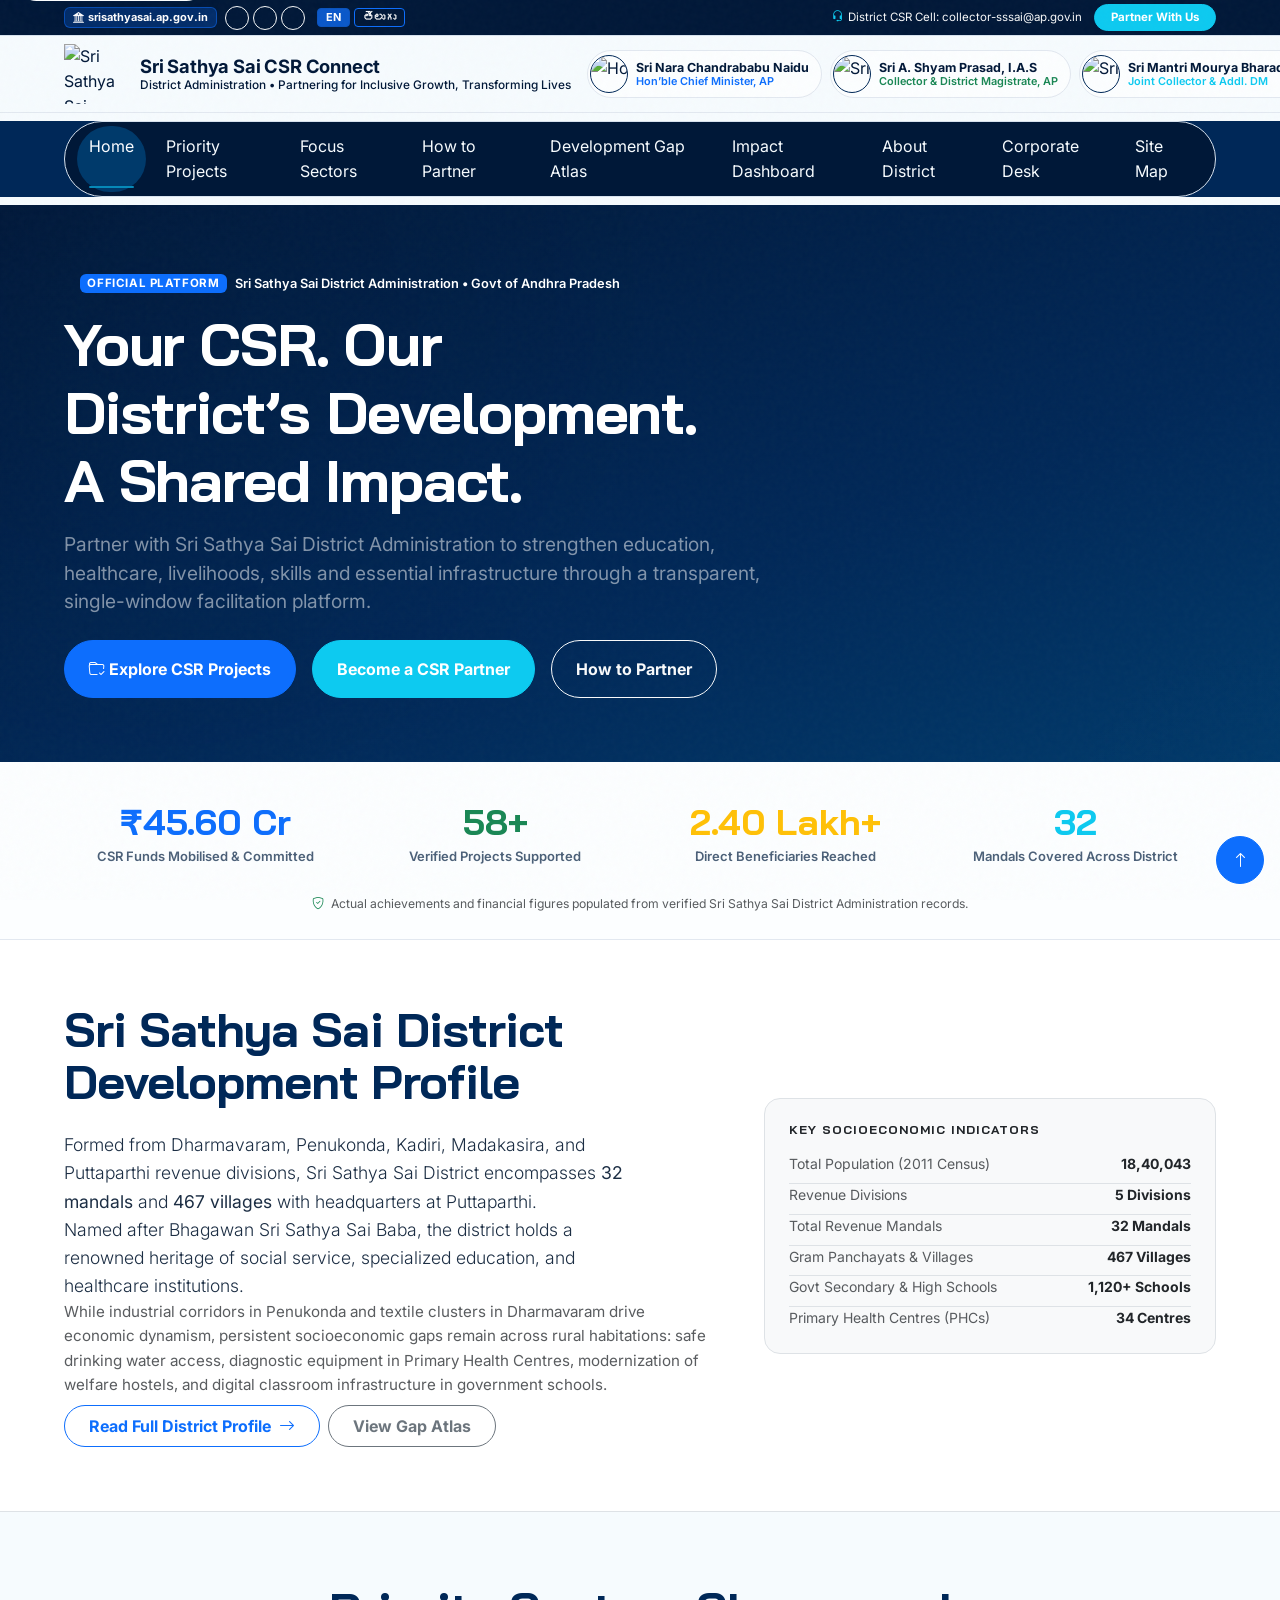
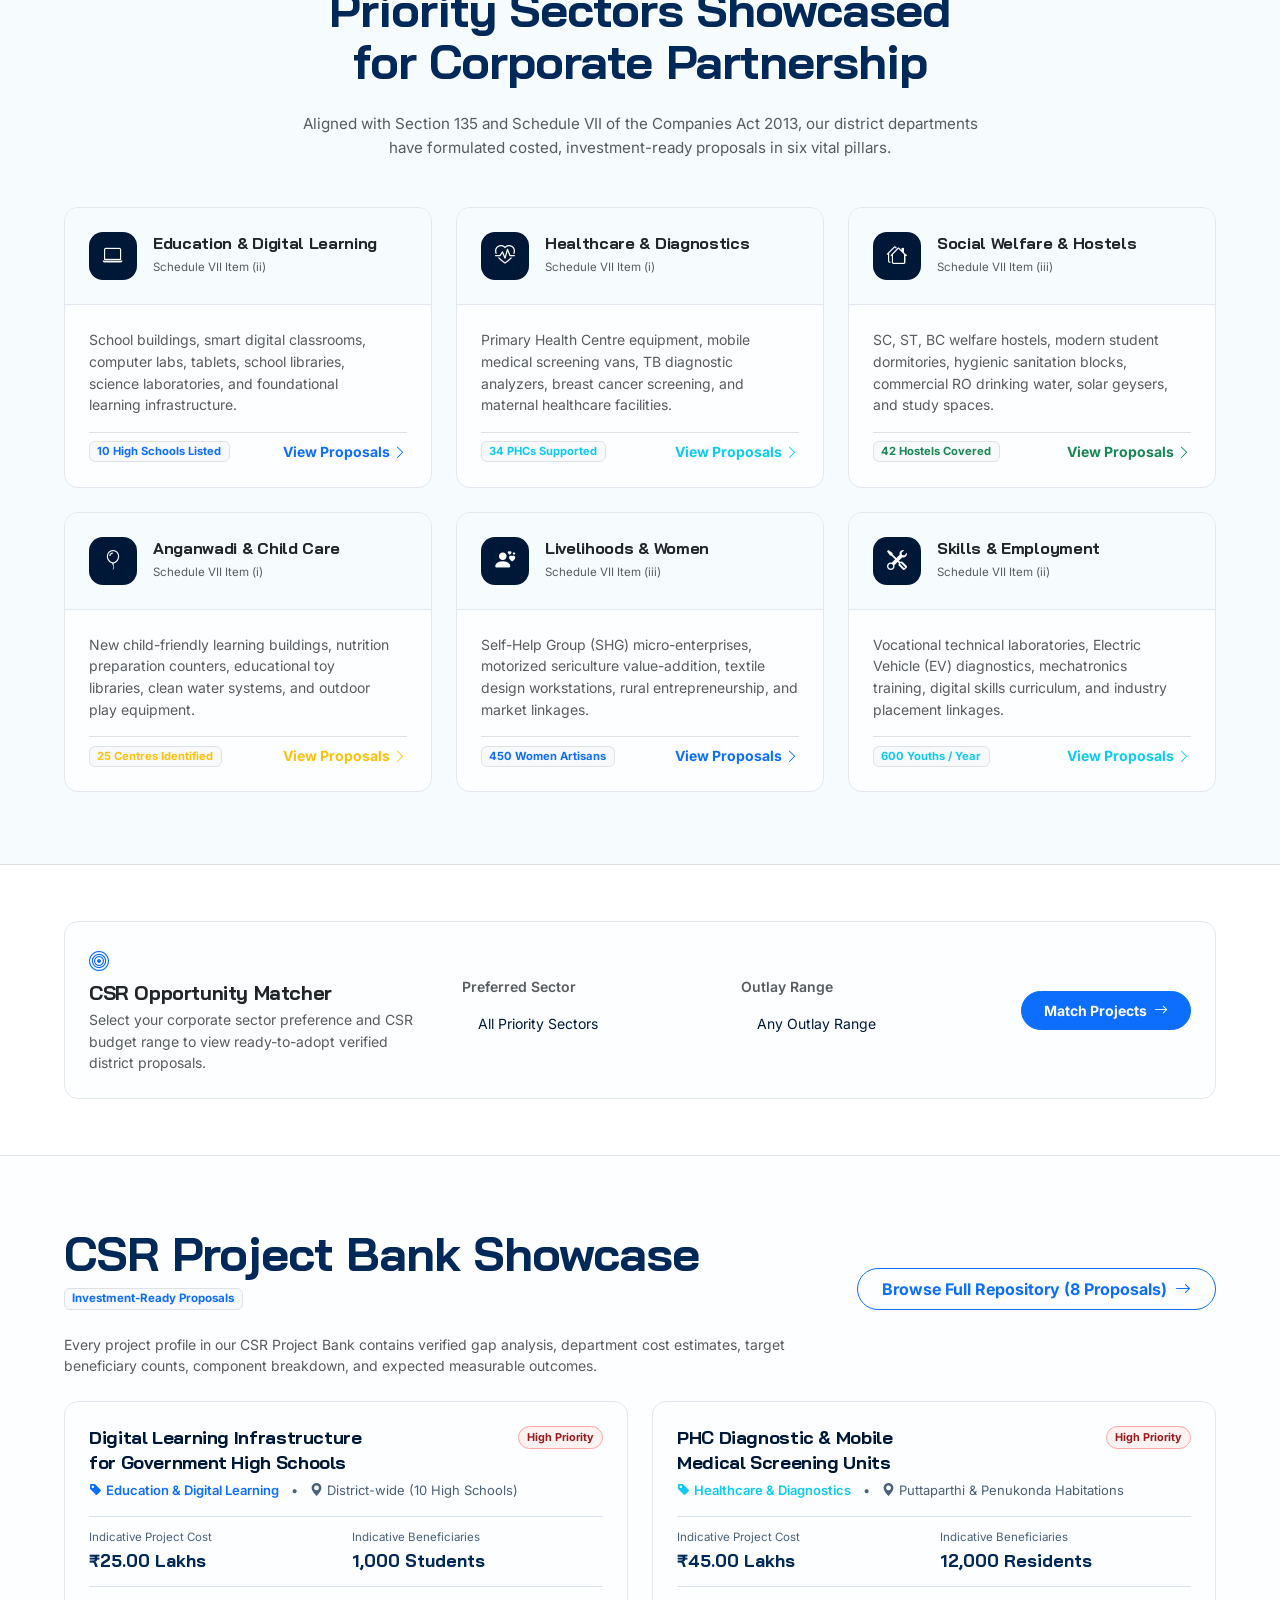
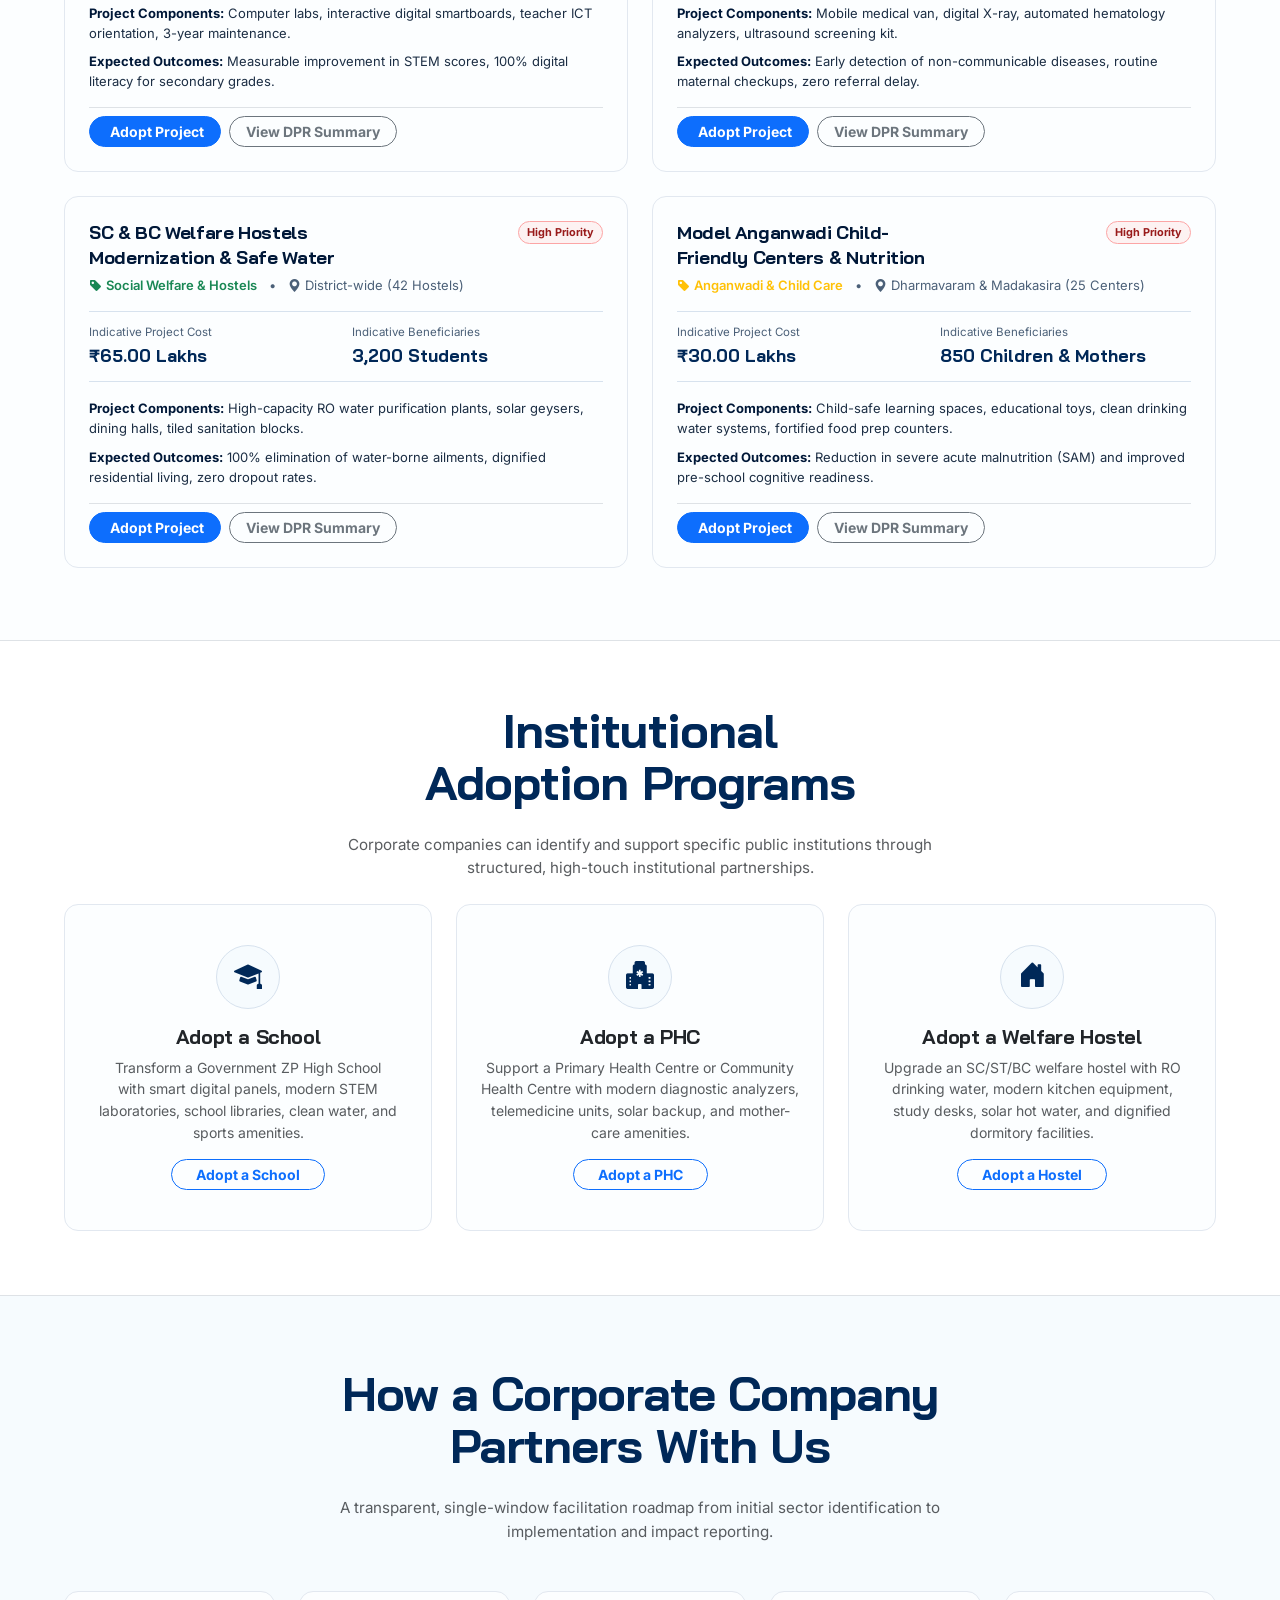
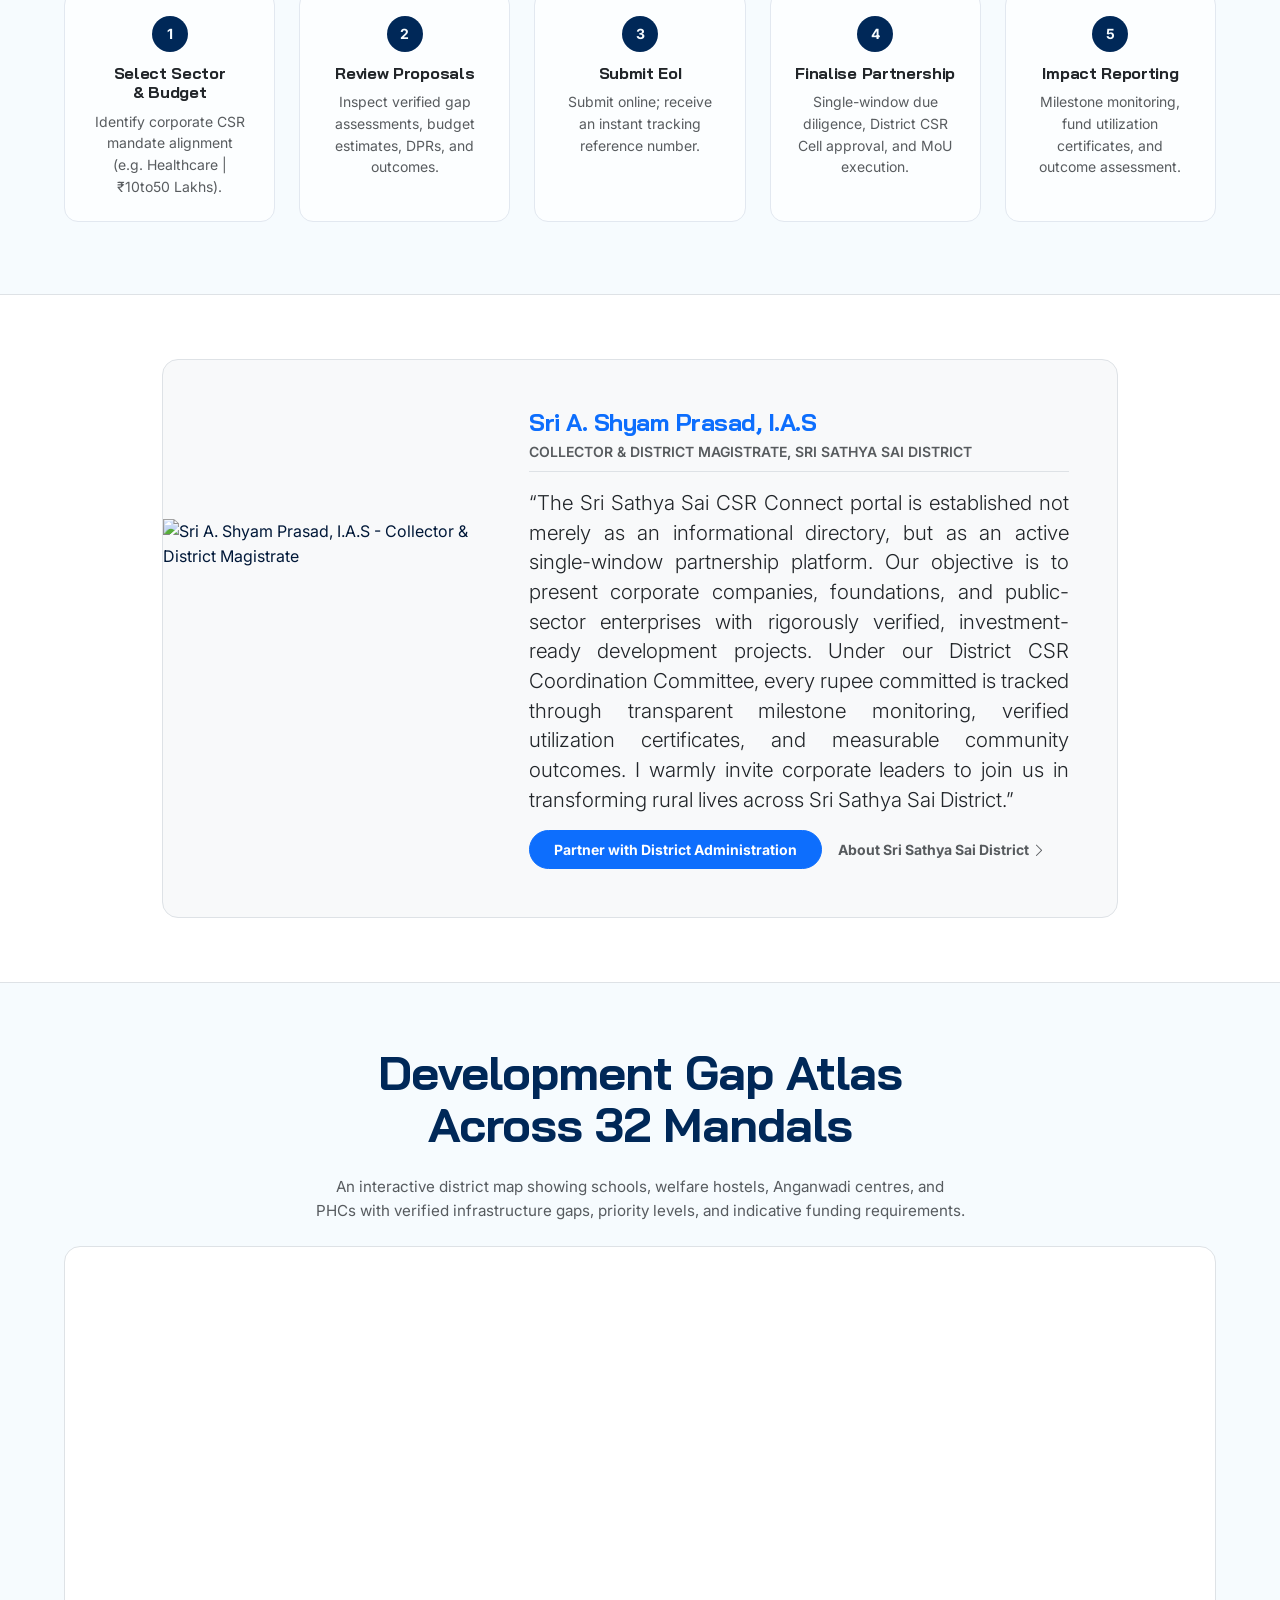
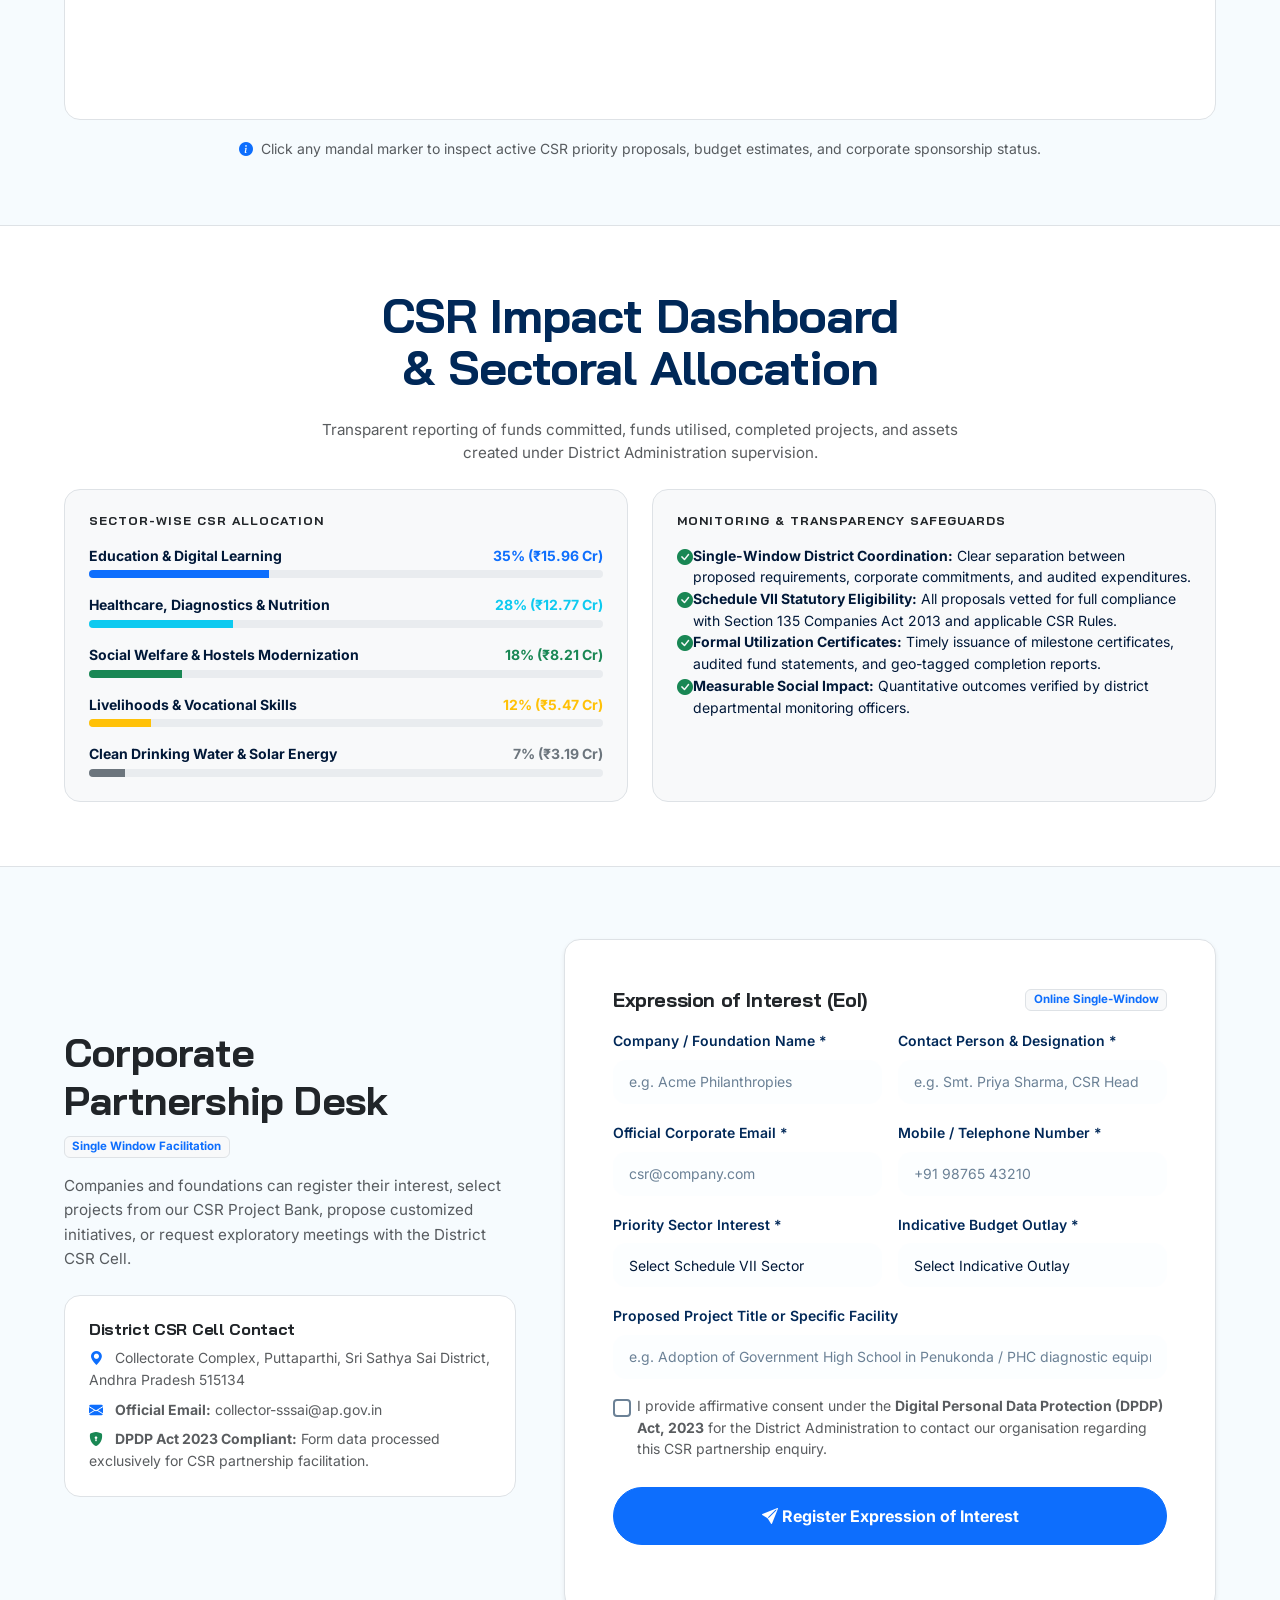
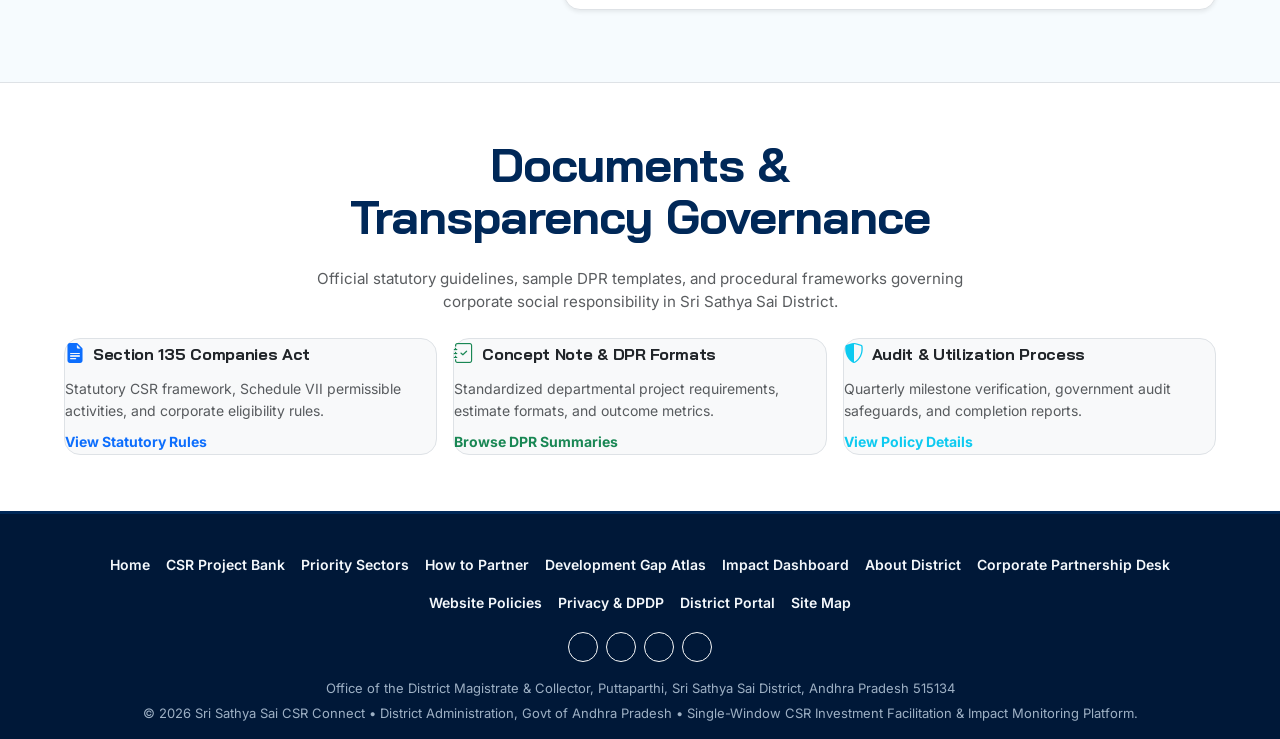
==== commit 15f27570: "Redesign website to Sri Sathya Sai CSR Connect concept note PDF, incorporate Azim Premji & ISKCON Wh" ====
--- a/index.html
+++ b/index.html
@@ -3,24 +3,24 @@
 
 <head>
     <meta charset="utf-8">
-    <title>CSR Portal | Sri Sathya Sai District, Govt of Andhra Pradesh</title>
+    <title>Sri Sathya Sai CSR Connect | District Administration, Govt of Andhra Pradesh</title>
     <meta content="width=device-width, initial-scale=1.0" name="viewport">
-    <meta
-        content="Sri Sathya Sai District CSR Portal, Corporate Social Responsibility Andhra Pradesh, Puttaparthi, Priority Projects, srisathyasai.ap.gov.in"
-        name="keywords">
-    <meta
-        content="Official CSR Portal of Sri Sathya Sai District Administration, Govt of Andhra Pradesh. Connecting corporate CSR funds with rural development, health, education, and infrastructure."
-        name="description">
-
-    <!-- OpenGraph Meta Tags -->
-    <meta property="og:title" content="CSR Portal | Sri Sathya Sai District">
+    <meta name="description"
+        content="Sri Sathya Sai CSR Connect , Official District Administration platform connecting corporate companies with verified development projects in education, healthcare, welfare hostels, and rural infrastructure.">
+    <meta name="keywords" content="Sri Sathya Sai CSR, CSR Connect, AP District Administration, Puttaparthi CSR, Schedule VII, Companies Act 2013, CSR Project Bank">
+    <meta name="author" content="District Administration, Sri Sathya Sai District">
+    <meta name="theme-color" content="#002858">
+
+    <!-- Open Graph Meta -->
+    <meta property="og:title" content="Sri Sathya Sai CSR Connect | District Administration">
     <meta property="og:description"
-        content="Official CSR Portal of Sri Sathya Sai District Administration. Connecting corporate CSR funds with rural development.">
+        content="Connecting corporate social responsibility with verified district development projects across Sri Sathya Sai District, Andhra Pradesh.">
     <meta property="og:image" content="https://www.srisathyasaicsr.com/img/csr_logo.png">
     <meta property="og:url" content="https://www.srisathyasaicsr.com/">
     <meta property="og:type" content="website">
     <link rel="canonical" href="https://www.srisathyasaicsr.com/">
     <link rel="sitemap" type="application/xml" title="Sitemap" href="/sitemap.xml">
+
     <!-- Favicon -->
     <link href="img/csr_logo.png" rel="icon" type="image/png">
 
@@ -32,21 +32,19 @@
         rel="stylesheet">
 
     <!-- Icon Font Stylesheet -->
-    <link href="https://cdnjs.cloudflare.com/ajax/libs/font-awesome/6.6.0/css/all.min.css" rel="stylesheet">
     <link href="https://cdn.jsdelivr.net/npm/bootstrap-icons@1.11.1/font/bootstrap-icons.css" rel="stylesheet">
 
     <!-- Vendor CSS via CDN -->
     <link href="https://cdnjs.cloudflare.com/ajax/libs/animate.css/4.1.1/animate.min.css" rel="stylesheet">
-    <link href="https://cdnjs.cloudflare.com/ajax/libs/OwlCarousel2/2.3.4/assets/owl.carousel.min.css" rel="stylesheet">
     <link rel="stylesheet" href="https://unpkg.com/leaflet@1.9.4/dist/leaflet.css">
     <link href="https://cdn.jsdelivr.net/npm/bootstrap@5.0.0/dist/css/bootstrap.min.css" rel="stylesheet">
 
     <!-- Bespoke Tokens & Stylesheets -->
     <link href="css/tokens.css" rel="stylesheet">
     <link href="css/base.css" rel="stylesheet">
-    <link href="style.css?v=20260902f" rel="stylesheet">
-    <link href="css/premium.css?v=20260902f" rel="stylesheet">
-    <link href="css/ui21.css?v=20260902f" rel="stylesheet">
+    <link href="style.css?v=20261105b" rel="stylesheet">
+    <link href="css/premium.css?v=20261105b" rel="stylesheet">
+    <link href="css/ui21.css?v=20261105b" rel="stylesheet">
 </head>
 
 <body>
@@ -61,27 +59,31 @@
     <div id="site-header"></div>
     <!-- Header Component End -->
 
-    <!-- Hero Banner Start -->
+    <!-- Hero Banner Start (Page 1 of Concept Note PDF) -->
     <header id="main-content" class="hero-banner" role="banner">
         <canvas id="hero-canvas" class="hero-canvas" aria-hidden="true"></canvas>
-        <div class="container">
+        <div class="container position-relative" style="z-index: 2;">
             <div class="row align-items-center">
-                <div class="col-lg-8 text-center text-lg-start">
-                    <h1 class="display-4 text-white fw-bold mb-4">
-                        Sri Sathya Sai District CSR Facilitation
+                <div class="col-lg-9 text-center text-lg-start">
+                    <div class="d-inline-flex align-items-center gap-2 px-3 py-1.5 rounded-pill mb-3" class="border border-white border-opacity-25 bg-white bg-opacity-10">
+                        <span class="badge bg-primary text-white" style="font-size: 0.72rem; letter-spacing: 0.05em;">OFFICIAL PLATFORM</span>
+                        <span class="text-white small fw-semibold" style="font-size: 0.8rem;">Sri Sathya Sai District Administration • Govt of Andhra Pradesh</span>
+                    </div>
+                    <h1 class="display-4 text-white fw-bold mb-3" style="letter-spacing: -0.02em; line-height: 1.15;">
+                        Your CSR. Our District’s Development. A Shared Impact.
                     </h1>
-                    <p class="hero-lede mb-4">
-                        Directing corporate CSR investments to high-impact rural and community infrastructure.
+                    <p class="hero-lede mb-4 text-white-50" style="max-width: 720px; font-size: 1.2rem; line-height: 1.5;">
+                        Partner with Sri Sathya Sai District Administration to strengthen education, healthcare, livelihoods, skills and essential infrastructure through a transparent, single-window facilitation platform.
                     </p>
                     <div class="d-flex flex-wrap gap-3 justify-content-center justify-content-lg-start">
                         <a href="projects.html" class="btn btn-primary py-3 px-4 rounded-pill fw-bold btn-portal btn-shine text-nowrap">
-                            Browse Projects
+                            <i class="bi bi-folder-check me-1.5"></i> Explore CSR Projects
                         </a>
                         <a href="#partner-form" class="btn btn-info text-white py-3 px-4 rounded-pill fw-bold btn-portal btn-shine text-nowrap">
-                            Partner With Us
+                            <i class="bi bi-handshake me-1.5"></i> Become a CSR Partner
                         </a>
-                        <a href="about-district.html" class="btn btn-outline-light py-3 px-4 rounded-pill fw-bold btn-portal btn-shine text-nowrap">
-                            About District
+                        <a href="#engagement-model" class="btn btn-outline-light py-3 px-4 rounded-pill fw-bold btn-portal btn-shine text-nowrap">
+                            How to Partner
                         </a>
                     </div>
                 </div>
@@ -90,643 +92,1022 @@
     </header>
     <!-- Hero Banner End -->
 
-    <!-- Facts / Impact Stats Start -->
-    <div class="container-fluid py-3 py-lg-5 bg-white border-bottom">
+    <!-- Live Metrics Counter Bar (Page 1 of Concept Note PDF) -->
+    <section class="hero-live-metrics-bar py-3 py-lg-4" aria-label="District CSR Achievements">
         <div class="container">
-            <div class="row g-2 text-center mobile-stats-row">
-                <div class="col-3 col-lg-3 col-md-6">
-                    <div class="p-1 p-lg-3">
-                        <i class="bi bi-map-fill display-5 text-primary mb-1 mb-lg-2 stat-icon"></i>
-                        <h2 class="fw-bold text-dark mb-0 mb-lg-1 stat-number" data-toggle="counter-up">5</h2>
-                        <p class="text-muted fw-semibold mb-0 stat-label">Revenue Divisions</p>
-                    </div>
-                </div>
-                <div class="col-3 col-lg-3 col-md-6">
-                    <div class="p-1 p-lg-3">
-                        <i class="bi bi-geo-alt-fill display-5 text-info mb-1 mb-lg-2 stat-icon"></i>
-                        <h2 class="fw-bold text-dark mb-0 mb-lg-1 stat-number" data-toggle="counter-up">32</h2>
-                        <p class="text-muted fw-semibold mb-0 stat-label">Mandals Covered</p>
-                    </div>
-                </div>
-                <div class="col-3 col-lg-3 col-md-6">
-                    <div class="p-1 p-lg-3">
-                        <i class="bi bi-houses-fill display-5 text-success mb-1 mb-lg-2 stat-icon"></i>
-                        <h2 class="fw-bold text-dark mb-0 mb-lg-1 stat-number" data-toggle="counter-up">467</h2>
-                        <p class="text-muted fw-semibold mb-0 stat-label">Villages / Panchayats</p>
-                    </div>
-                </div>
-                <div class="col-3 col-lg-3 col-md-6">
-                    <div class="p-1 p-lg-3">
-                        <i class="bi bi-people-fill display-5 text-warning mb-1 mb-lg-2 stat-icon"></i>
-                        <h2 class="fw-bold text-dark mb-0 mb-lg-1 stat-number"><span data-toggle="counter-up">18.4</span>L+</h2>
-                        <p class="text-muted fw-semibold mb-0 stat-label">Population (2011)</p>
-                    </div>
-                </div>
-            </div>
-        </div>
-    </div>
-    <!-- Facts End -->
-
-    <!-- About District Brief Start -->
-    <div class="container-fluid py-3 py-lg-5">
-        <div class="container py-2 py-lg-4">
+            <div class="row g-2 text-center align-items-center">
+                <div class="col-6 col-md-3">
+                    <div class="hero-metric-item">
+                        <div class="hero-metric-value text-primary">₹45.60 Cr</div>
+                        <div class="hero-metric-label">CSR Funds Mobilised &amp; Committed</div>
+                    </div>
+                </div>
+                <div class="col-6 col-md-3">
+                    <div class="hero-metric-item">
+                        <div class="hero-metric-value text-success">58+</div>
+                        <div class="hero-metric-label">Verified Projects Supported</div>
+                    </div>
+                </div>
+                <div class="col-6 col-md-3">
+                    <div class="hero-metric-item">
+                        <div class="hero-metric-value text-warning">2.40 Lakh+</div>
+                        <div class="hero-metric-label">Direct Beneficiaries Reached</div>
+                    </div>
+                </div>
+                <div class="col-6 col-md-3">
+                    <div class="hero-metric-item">
+                        <div class="hero-metric-value text-info">32</div>
+                        <div class="hero-metric-label">Mandals Covered Across District</div>
+                    </div>
+                </div>
+            </div>
+            <div class="text-center pt-2">
+                <small class="text-muted" style="font-size: 0.76rem;">
+                    <i class="bi bi-shield-check text-success me-1"></i> Actual achievements and financial figures populated from verified Sri Sathya Sai District Administration records.
+                </small>
+            </div>
+        </div>
+    </section>
+
+    <!-- Component 1: Home & District Development Profile -->
+    <section class="py-4 py-lg-5 bg-white border-bottom" id="district-profile">
+        <div class="container py-2 py-lg-3">
             <div class="row g-4 g-lg-5 align-items-center">
                 <div class="col-lg-7">
-                    <div class="section-title position-relative pb-2 pb-lg-3 mb-3 mb-lg-4">
-                        <h2 class="mb-0">Sri Sathya Sai District Administration</h2>
-                    </div>
-                    <p class="lead district-overview-text">
-                        Formed on 4 April 2022 from Dharmavaram, Penukonda, Kadiri, Madakasira, and Puttaparthi revenue
-                        divisions, Sri Sathya Sai District encompasses 32 mandals and 467 villages with headquarters at
-                        Puttaparthi. Named after Bhagawan Sri Sathya Sai Baba, the district is celebrated for its
-                        legacy of social service, specialized education, and super-speciality health institutions.
+                    <div class="section-title position-relative pb-2 mb-3">
+                        <h2 class="mb-0 fw-bold">Sri Sathya Sai District Development Profile</h2>
+                    </div>
+                    <p class="lead" style="color: var(--color-ink-2); font-size: 1.1rem; line-height: 1.6;">
+                        Formed from Dharmavaram, Penukonda, Kadiri, Madakasira, and Puttaparthi revenue divisions, Sri Sathya Sai District encompasses <strong>32 mandals</strong> and <strong>467 villages</strong> with headquarters at Puttaparthi. Named after Bhagawan Sri Sathya Sai Baba, the district holds a renowned heritage of social service, specialized education, and healthcare institutions.
                     </p>
-                    <p class="text-muted district-overview-text">
-                        Under the leadership of District Collector <strong>Sri A. Shyam Prasad, I.A.S</strong> and Joint
-                        Collector <strong>Sri Mantri Mourya Bharadwaj, I.A.S</strong>, our CSR Facilitation Cell works
-                        closely with corporate partners to deliver transparent, high-impact projects in safe water
-                        supply, smart education, mobile healthcare, and solar energy.
+                    <p class="text-muted" style="font-size: 0.95rem; line-height: 1.6;">
+                        While industrial corridors in Penukonda and textile clusters in Dharmavaram drive economic dynamism, persistent socioeconomic gaps remain across rural habitations: safe drinking water access, diagnostic equipment in Primary Health Centres, modernization of welfare hostels, and digital classroom infrastructure in government schools.
                     </p>
-                    <a href="about-district.html" class="btn btn-primary py-2 px-4 rounded-pill fw-bold btn-read-profile btn-shine text-nowrap">
-                        Read District Profile
-                    </a>
+                    <div class="d-flex flex-wrap gap-2 pt-2">
+                        <a href="about-district.html" class="btn btn-outline-primary rounded-pill px-4 py-2 fw-bold text-nowrap">
+                            Read Full District Profile <i class="bi bi-arrow-right ms-1"></i>
+                        </a>
+                        <a href="#gap-atlas" class="btn btn-outline-secondary rounded-pill px-4 py-2 fw-bold text-nowrap">
+                            View Gap Atlas
+                        </a>
+                    </div>
                 </div>
                 <div class="col-lg-5">
-                    <div class="bg-light p-3 p-lg-4 rounded-4 shadow-sm border district-mandate-box">
-                        <div class="d-flex align-items-center gap-2 mb-2 mb-lg-3">
-                            <span class="text-primary fs-5" aria-hidden="true"><i class="bi bi-shield-lock-fill"></i></span>
-                            <h3 class="h5 fw-bold text-dark mb-0">District CSR Mandate</h3>
-                        </div>
-                        <ul class="list-unstyled d-flex flex-column gap-2 gap-lg-3 mb-0">
-                            <li class="d-flex align-items-start gap-2">
-                                <i class="bi bi-check-circle-fill text-success fs-5 mt-1"></i>
-                                <div><strong>100% Transparency:</strong> Geo-tagged milestone tracking & District
-                                    Collectorate audit.</div>
+                    <div class="bg-light p-4 rounded-4 border">
+                        <h3 class="h6 fw-bold text-dark text-uppercase mb-3" style="letter-spacing: 0.08em; font-size: 0.78rem; color: var(--color-navy);">
+                            Key Socioeconomic Indicators
+                        </h3>
+                        <ul class="list-unstyled mb-0 d-flex flex-column gap-2.5 small">
+                            <li class="d-flex justify-content-between pb-2 border-bottom">
+                                <span class="text-muted">Total Population (2011 Census)</span>
+                                <strong class="text-dark">18,40,043</strong>
                             </li>
-                            <li class="d-flex align-items-start gap-2">
-                                <i class="bi bi-check-circle-fill text-success fs-5 mt-1"></i>
-                                <div><strong>Single Window Clearance:</strong> Fast-tracked land allocation and local
-                                    NOC clearances.</div>
+                            <li class="d-flex justify-content-between pb-2 border-bottom">
+                                <span class="text-muted">Revenue Divisions</span>
+                                <strong class="text-dark">5 Divisions</strong>
                             </li>
-                            <li class="d-flex align-items-start gap-2">
-                                <i class="bi bi-check-circle-fill text-success fs-5 mt-1"></i>
-                                <div><strong>Statutory Tax Benefits:</strong> Eligible for 80G and Section 35AC tax
-                                    exemptions.</div>
+                            <li class="d-flex justify-content-between pb-2 border-bottom">
+                                <span class="text-muted">Total Revenue Mandals</span>
+                                <strong class="text-dark">32 Mandals</strong>
                             </li>
-                            <li class="d-flex align-items-start gap-2">
-                                <i class="bi bi-check-circle-fill text-success fs-5 mt-1"></i>
-                                <div><strong>Official Portal Integration:</strong> Synced with official portal <a
-                                        href="https://srisathyasai.ap.gov.in/" target="_blank"
-                                        class="fw-bold">srisathyasai.ap.gov.in</a></div>
+                            <li class="d-flex justify-content-between pb-2 border-bottom">
+                                <span class="text-muted">Gram Panchayats &amp; Villages</span>
+                                <strong class="text-dark">467 Villages</strong>
+                            </li>
+                            <li class="d-flex justify-content-between pb-2 border-bottom">
+                                <span class="text-muted">Govt Secondary &amp; High Schools</span>
+                                <strong class="text-dark">1,120+ Schools</strong>
+                            </li>
+                            <li class="d-flex justify-content-between">
+                                <span class="text-muted">Primary Health Centres (PHCs)</span>
+                                <strong class="text-dark">34 Centres</strong>
                             </li>
                         </ul>
                     </div>
                 </div>
             </div>
         </div>
-    </div>
-    <!-- About District Brief End -->
-
-    <!-- Focus Sectors Section Start -->
-    <div id="focus-sectors" class="container-fluid py-3 py-lg-5 style-sectors-bg">
+    </section>
+
+    <!-- Component 6 & Priority Sectors Showcase (Page 2 & 3 of Concept Note PDF) -->
+    <section id="priority-sectors" class="py-4 py-lg-5" style="background: var(--color-paper);">
         <div class="container py-2 py-lg-4">
-            <div class="section-title text-center position-relative pb-2 pb-lg-3 mb-3 mb-lg-5 mx-auto" style="max-width: 700px;">
-                <h2 class="mb-0">Key Development Sectors for CSR Collaboration</h2>
-            </div>
-
-            <div class="row g-2 g-lg-4 mobile-sectors-grid">
-                <!-- Sector 1: Health & Sanitation -->
-                <div class="col-4 col-lg-4 col-md-6 wow zoomIn" data-wow-delay="0.1s">
-                    <div class="box_health sector-box-item">
-                        <div class="box_text" data-i18n="sec_health_sanitation">Healthcare, Sanitation & Water</div>
-                    </div>
-                </div>
-
-                <!-- Sector 2: Education & Skills -->
-                <div class="col-4 col-lg-4 col-md-6 wow zoomIn" data-wow-delay="0.15s">
-                    <div class="box_education sector-box-item">
-                        <div class="box_text" data-i18n="sec_education_skills">Smart Education & Vocational Skills</div>
-                    </div>
-                </div>
-
-                <!-- Sector 3: Gender Equality -->
-                <div class="col-4 col-lg-4 col-md-6 wow zoomIn" data-wow-delay="0.2s">
-                    <div class="box_endowments sector-box-item">
-                        <div class="box_text" data-i18n="sec_gender_women">Gender Equality & Women Welfare</div>
-                    </div>
-                </div>
-
-                <!-- Sector 4: Environment -->
-                <div class="col-4 col-lg-4 col-md-6 wow zoomIn" data-wow-delay="0.25s">
-                    <div class="box_plantation sector-box-item">
-                        <div class="box_text" data-i18n="sec_environment">Environmental Sustainability</div>
-                    </div>
-                </div>
-
-                <!-- Sector 5: Heritage & Culture -->
-                <div class="col-4 col-lg-4 col-md-6 wow zoomIn" data-wow-delay="0.3s">
-                    <div class="box_endowments sector-box-item">
-                        <div class="box_text" data-i18n="sec_heritage_culture">Heritage, Art & Culture</div>
-                    </div>
-                </div>
-
-                <!-- Sector 6: Armed Forces -->
-                <div class="col-4 col-lg-4 col-md-6 wow zoomIn" data-wow-delay="0.35s">
-                    <div class="box_public_Utilities sector-box-item">
-                        <div class="box_text" data-i18n="sec_veterans_welfare">Armed Forces & Veteran Welfare</div>
-                    </div>
-                </div>
-
-                <!-- Sector 7: Sports -->
-                <div class="col-4 col-lg-4 col-md-6 wow zoomIn" data-wow-delay="0.4s">
-                    <div class="box_sports sector-box-item">
-                        <div class="box_text" data-i18n="sec_sports">Rural & Olympic Sports</div>
-                    </div>
-                </div>
-
-                <!-- Sector 8: Socio-Economic Welfare -->
-                <div class="col-4 col-lg-4 col-md-6 wow zoomIn" data-wow-delay="0.45s">
-                    <div class="box_public_Utilities sector-box-item">
-                        <div class="box_text" data-i18n="sec_socio_welfare">Socio-Economic Welfare Funds</div>
-                    </div>
-                </div>
-
-                <!-- Sector 9: Incubators & SDGs -->
-                <div class="col-4 col-lg-4 col-md-6 wow zoomIn" data-wow-delay="0.5s">
-                    <div class="box_solar sector-box-item">
-                        <div class="box_text" data-i18n="sec_incubators_sdg">Incubators, R&D & SDGs</div>
-                    </div>
-                </div>
-
-                <!-- Sector 10: Rural Development -->
-                <div class="col-4 col-lg-4 col-md-6 wow zoomIn" data-wow-delay="0.55s">
-                    <div class="box_roads sector-box-item">
-                        <div class="box_text" data-i18n="sec_rural_dev">Rural Development Projects</div>
-                    </div>
-                </div>
-
-                <!-- Sector 11: Slum Development -->
-                <div class="col-4 col-lg-4 col-md-6 wow zoomIn" data-wow-delay="0.6s">
-                    <div class="box_sanitation sector-box-item">
-                        <div class="box_text" data-i18n="sec_slum_dev">Slum Area Development</div>
-                    </div>
-                </div>
-
-                <!-- Sector 12: Disaster Management -->
-                <div class="col-4 col-lg-4 col-md-6 wow zoomIn" data-wow-delay="0.65s">
-                    <div class="box_disaster sector-box-item">
-                        <div class="box_text" data-i18n="sec_disaster_mgmt">Disaster Management & Relief</div>
-                    </div>
-                </div>
-            </div>
-        </div>
-    </div>
-    <!-- Focus Sectors Section End -->
-
-    <!-- Priority Projects Start -->
-    <div id="projects" class="container-fluid py-3 py-lg-5">
+            <div class="section-title text-center position-relative pb-2 mb-3 mx-auto" style="max-width: 720px;">
+                <h2 class="mb-0 fw-bold">Priority Sectors Showcased for Corporate Partnership</h2>
+            </div>
+            <p class="text-center text-muted mx-auto mb-4 mb-lg-5" style="max-width: 680px; font-size: 0.95rem;">
+                Aligned with Section 135 and Schedule VII of the Companies Act 2013, our district departments have formulated costed, investment-ready proposals in six vital pillars.
+            </p>
+
+            <div class="row g-4">
+                <!-- Sector 1: Education & Digital Learning -->
+                <div class="col-lg-4 col-md-6">
+                    <div class="sector-showcase-card">
+                        <div class="sector-showcase-header">
+                            <div class="sector-showcase-icon">
+                                <i class="bi bi-laptop"></i>
+                            </div>
+                            <div>
+                                <h3 class="h6 fw-bold mb-0 text-dark">Education &amp; Digital Learning</h3>
+                                <small class="text-muted" style="font-size: 0.72rem;">Schedule VII Item (ii)</small>
+                            </div>
+                        </div>
+                        <div class="sector-showcase-body">
+                            <p class="small text-muted mb-3">
+                                School buildings, smart digital classrooms, computer labs, tablets, school libraries, science laboratories, and foundational learning infrastructure.
+                            </p>
+                            <div class="mt-auto pt-2 border-top d-flex justify-content-between align-items-center">
+                                <span class="badge bg-light text-primary border" style="font-size: 0.7rem;">10 High Schools Listed</span>
+                                <a href="projects.html?sector=Education" class="small fw-bold text-decoration-none text-primary">
+                                    View Proposals <i class="bi bi-chevron-right"></i>
+                                </a>
+                            </div>
+                        </div>
+                    </div>
+                </div>
+
+                <!-- Sector 2: Healthcare & Diagnostics -->
+                <div class="col-lg-4 col-md-6">
+                    <div class="sector-showcase-card">
+                        <div class="sector-showcase-header">
+                            <div class="sector-showcase-icon" class="bg-info">
+                                <i class="bi bi-heart-pulse"></i>
+                            </div>
+                            <div>
+                                <h3 class="h6 fw-bold mb-0 text-dark">Healthcare &amp; Diagnostics</h3>
+                                <small class="text-muted" style="font-size: 0.72rem;">Schedule VII Item (i)</small>
+                            </div>
+                        </div>
+                        <div class="sector-showcase-body">
+                            <p class="small text-muted mb-3">
+                                Primary Health Centre equipment, mobile medical screening vans, TB diagnostic analyzers, breast cancer screening, and maternal healthcare facilities.
+                            </p>
+                            <div class="mt-auto pt-2 border-top d-flex justify-content-between align-items-center">
+                                <span class="badge bg-light text-info border" style="font-size: 0.7rem;">34 PHCs Supported</span>
+                                <a href="projects.html?sector=Healthcare" class="small fw-bold text-decoration-none text-info">
+                                    View Proposals <i class="bi bi-chevron-right"></i>
+                                </a>
+                            </div>
+                        </div>
+                    </div>
+                </div>
+
+                <!-- Sector 3: Social Welfare & Hostels -->
+                <div class="col-lg-4 col-md-6">
+                    <div class="sector-showcase-card">
+                        <div class="sector-showcase-header">
+                            <div class="sector-showcase-icon" class="bg-success">
+                                <i class="bi bi-houses"></i>
+                            </div>
+                            <div>
+                                <h3 class="h6 fw-bold mb-0 text-dark">Social Welfare &amp; Hostels</h3>
+                                <small class="text-muted" style="font-size: 0.72rem;">Schedule VII Item (iii)</small>
+                            </div>
+                        </div>
+                        <div class="sector-showcase-body">
+                            <p class="small text-muted mb-3">
+                                SC, ST, BC welfare hostels, modern student dormitories, hygienic sanitation blocks, commercial RO drinking water, solar geysers, and study spaces.
+                            </p>
+                            <div class="mt-auto pt-2 border-top d-flex justify-content-between align-items-center">
+                                <span class="badge bg-light text-success border" style="font-size: 0.7rem;">42 Hostels Covered</span>
+                                <a href="projects.html?sector=Welfare" class="small fw-bold text-decoration-none text-success">
+                                    View Proposals <i class="bi bi-chevron-right"></i>
+                                </a>
+                            </div>
+                        </div>
+                    </div>
+                </div>
+
+                <!-- Sector 4: Anganwadi & Child Development -->
+                <div class="col-lg-4 col-md-6">
+                    <div class="sector-showcase-card">
+                        <div class="sector-showcase-header">
+                            <div class="sector-showcase-icon" class="bg-warning text-dark">
+                                <i class="bi bi-balloon"></i>
+                            </div>
+                            <div>
+                                <h3 class="h6 fw-bold mb-0 text-dark">Anganwadi &amp; Child Care</h3>
+                                <small class="text-muted" style="font-size: 0.72rem;">Schedule VII Item (i)</small>
+                            </div>
+                        </div>
+                        <div class="sector-showcase-body">
+                            <p class="small text-muted mb-3">
+                                New child-friendly learning buildings, nutrition preparation counters, educational toy libraries, clean water systems, and outdoor play equipment.
+                            </p>
+                            <div class="mt-auto pt-2 border-top d-flex justify-content-between align-items-center">
+                                <span class="badge bg-light text-warning border" style="font-size: 0.7rem;">25 Centres Identified</span>
+                                <a href="projects.html?sector=Anganwadi" class="small fw-bold text-decoration-none text-warning">
+                                    View Proposals <i class="bi bi-chevron-right"></i>
+                                </a>
+                            </div>
+                        </div>
+                    </div>
+                </div>
+
+                <!-- Sector 5: Livelihoods & Women’s Empowerment -->
+                <div class="col-lg-4 col-md-6">
+                    <div class="sector-showcase-card">
+                        <div class="sector-showcase-header">
+                            <div class="sector-showcase-icon" class="bg-primary">
+                                <i class="bi bi-person-hearts"></i>
+                            </div>
+                            <div>
+                                <h3 class="h6 fw-bold mb-0 text-dark">Livelihoods &amp; Women</h3>
+                                <small class="text-muted" style="font-size: 0.72rem;">Schedule VII Item (iii)</small>
+                            </div>
+                        </div>
+                        <div class="sector-showcase-body">
+                            <p class="small text-muted mb-3">
+                                Self-Help Group (SHG) micro-enterprises, motorized sericulture value-addition, textile design workstations, rural entrepreneurship, and market linkages.
+                            </p>
+                            <div class="mt-auto pt-2 border-top d-flex justify-content-between align-items-center">
+                                <span class="badge bg-light text-primary border" style="font-size: 0.7rem;">450 Women Artisans</span>
+                                <a href="projects.html?sector=Livelihoods" class="small fw-bold text-decoration-none text-primary">
+                                    View Proposals <i class="bi bi-chevron-right"></i>
+                                </a>
+                            </div>
+                        </div>
+                    </div>
+                </div>
+
+                <!-- Sector 6: Skill Development & Employment -->
+                <div class="col-lg-4 col-md-6">
+                    <div class="sector-showcase-card">
+                        <div class="sector-showcase-header">
+                            <div class="sector-showcase-icon" class="bg-info">
+                                <i class="bi bi-tools"></i>
+                            </div>
+                            <div>
+                                <h3 class="h6 fw-bold mb-0 text-dark">Skills &amp; Employment</h3>
+                                <small class="text-muted" style="font-size: 0.72rem;">Schedule VII Item (ii)</small>
+                            </div>
+                        </div>
+                        <div class="sector-showcase-body">
+                            <p class="small text-muted mb-3">
+                                Vocational technical laboratories, Electric Vehicle (EV) diagnostics, mechatronics training, digital skills curriculum, and industry placement linkages.
+                            </p>
+                            <div class="mt-auto pt-2 border-top d-flex justify-content-between align-items-center">
+                                <span class="badge bg-light text-info border" style="font-size: 0.7rem;">600 Youths / Year</span>
+                                <a href="projects.html?sector=Skill" class="small fw-bold text-decoration-none text-info">
+                                    View Proposals <i class="bi bi-chevron-right"></i>
+                                </a>
+                            </div>
+                        </div>
+                    </div>
+                </div>
+            </div>
+        </div>
+    </section>
+
+    <!-- Innovative Feature: CSR Opportunity Matcher (Page 4 of Concept Note PDF) -->
+    <section class="py-4 py-lg-5 bg-white border-top border-bottom">
+        <div class="container py-2">
+            <div class="matcher-panel">
+                <div class="row align-items-center g-3">
+                    <div class="col-lg-4">
+                        <span class="text-primary fs-5 d-inline-block mb-1" aria-hidden="true"><i class="bi bi-bullseye"></i></span>
+                        <h3 class="h5 fw-bold text-dark mb-1">CSR Opportunity Matcher</h3>
+                        <p class="text-muted small mb-0">
+                            Select your corporate sector preference and CSR budget range to view ready-to-adopt verified district proposals.
+                        </p>
+                    </div>
+                    <div class="col-lg-3 col-md-4">
+                        <label for="matcher-sector" class="form-label small fw-semibold text-muted mb-1">Preferred Sector</label>
+                        <select id="matcher-sector" class="form-select form-select-sm">
+                            <option value="all">All Priority Sectors</option>
+                            <option value="Education">Education &amp; Digital Learning</option>
+                            <option value="Healthcare">Healthcare &amp; Diagnostics</option>
+                            <option value="Welfare">Social Welfare &amp; Hostels</option>
+                            <option value="Anganwadi">Anganwadi &amp; Child Care</option>
+                            <option value="Livelihoods">Livelihoods &amp; Women</option>
+                            <option value="Skill">Skill Development &amp; EV Training</option>
+                            <option value="Drinking Water">Drinking Water &amp; RO Plants</option>
+                            <option value="Solar">Environmental &amp; Solar</option>
+                        </select>
+                    </div>
+                    <div class="col-lg-3 col-md-4">
+                        <label for="matcher-budget" class="form-label small fw-semibold text-muted mb-1">Outlay Range</label>
+                        <select id="matcher-budget" class="form-select form-select-sm">
+                            <option value="all">Any Outlay Range</option>
+                            <option value="tier1">&lt; ₹25 Lakhs</option>
+                            <option value="tier2">₹25 Lakhs to ₹50 Lakhs</option>
+                            <option value="tier3">₹50 Lakhs to ₹1.00 Crore</option>
+                            <option value="tier4">&gt; ₹1.00 Crore</option>
+                        </select>
+                    </div>
+                    <div class="col-lg-2 col-md-4 d-flex align-items-end">
+                        <a href="projects.html" id="btn-match-projects" class="btn btn-sm btn-primary w-100 py-2 fw-bold text-nowrap rounded-pill">
+                            Match Projects <i class="bi bi-arrow-right ms-1"></i>
+                        </a>
+                    </div>
+                </div>
+            </div>
+        </div>
+    </section>
+
+    <!-- Component 2: CSR Project Bank Showcase (Page 3 of Concept Note PDF) -->
+    <section id="project-bank" class="py-4 py-lg-5" style="background: var(--color-paper-2);">
         <div class="container py-2 py-lg-4">
-            <div class="d-flex flex-column flex-md-row align-items-md-end justify-content-between mb-3 mb-lg-5">
+            <div class="d-flex flex-column flex-md-row align-items-md-end justify-content-between mb-3 mb-lg-4">
                 <div>
-                    <h2 class="mb-0 fw-bold">Featured District Statutory CSR Projects</h2>
+                    <h2 class="mb-1 fw-bold">CSR Project Bank Showcase</h2>
+                    <span class="badge bg-light text-primary border" style="font-size: 0.72rem;">Investment-Ready Proposals</span>
                 </div>
                 <div class="mt-2 mt-md-0">
-                    <a href="projects.html" class="btn btn-outline-primary rounded-pill px-3 py-1.5 fw-bold btn-view-all-proj btn-shine">View All 12 Projects</a>
-                </div>
-            </div>
-            <p class="text-muted small mb-3 mb-lg-4" style="max-width: 720px;"><i class="bi bi-info-circle me-1"></i>These
-                statutory CSR priority projects are aligned with Schedule VII of Companies Act 2013 and open for
-                corporate adoption across Sri Sathya Sai District.</p>
-
-            <div class="row g-3 g-lg-4 mobile-projects-scroll">
-                <!-- Project 1: Healthcare & Tele-Medicine -->
-                <div class="col-xl-3 col-lg-6 col-md-6 mobile-proj-col">
-                    <div class="project-card">
-                        <div class="p-3 p-lg-4">
-                            <h3 class="h5 fw-bold text-dark mb-1 proj-title">Mobile Medical Vans &amp; Tele-Medicine</h3>
-                            <span class="badge bg-light text-info border border-info mb-2 d-inline-block">Schedule VII (i) • Health</span>
-                            <p class="text-muted small mb-3 proj-desc">Deploying 5 advanced mobile medical units with diagnostic kits &amp; tele-medicine across Kadiri &amp; Penukonda habitations.</p>
-
-                            <div class="mb-3 pt-2 border-top">
-                                <div class="d-flex justify-content-between small fw-bold">
-                                    <span class="text-muted">Estimated Outlay</span>
-                                    <span class="text-info num">₹2.50 Cr</span>
-                                </div>
-                            </div>
-                            <a href="#partner-form" class="btn btn-sm btn-primary rounded-pill w-100 py-2 fw-bold propose-btn btn-shine text-nowrap" data-sector="Healthcare, Sanitation &amp; Water">Propose to Sponsor</a>
-                        </div>
-                    </div>
-                </div>
-
-                <!-- Project 2: Smart Digital Classrooms -->
-                <div class="col-xl-3 col-lg-6 col-md-6 mobile-proj-col">
-                    <div class="project-card">
-                        <div class="p-3 p-lg-4">
-                            <h3 class="h5 fw-bold text-dark mb-1 proj-title">Smart Classrooms &amp; STEM Labs</h3>
-                            <span class="badge bg-light text-primary border border-primary mb-2 d-inline-block">Schedule VII (ii) • Education</span>
-                            <p class="text-muted small mb-3 proj-desc">Equipping 50 Government ZP High Schools with interactive smart panels, robotics kits, and digital libraries.</p>
-
-                            <div class="mb-3 pt-2 border-top">
-                                <div class="d-flex justify-content-between small fw-bold">
-                                    <span class="text-muted">Estimated Outlay</span>
-                                    <span class="text-primary num">₹1.80 Cr</span>
-                                </div>
-                            </div>
-                            <a href="#partner-form" class="btn btn-sm btn-primary rounded-pill w-100 py-2 fw-bold propose-btn btn-shine text-nowrap" data-sector="Smart Education &amp; Vocational Skills">Propose to Sponsor</a>
-                        </div>
-                    </div>
-                </div>
-
-                <!-- Project 3: RO Water Hubs -->
-                <div class="col-xl-3 col-lg-6 col-md-6 mobile-proj-col">
-                    <div class="project-card">
-                        <div class="p-3 p-lg-4">
-                            <h3 class="h5 fw-bold text-dark mb-1 proj-title">Community RO Drinking Water Hubs</h3>
-                            <span class="badge bg-light text-success border border-success mb-2 d-inline-block">Schedule VII (i) • Water</span>
-                            <p class="text-muted small mb-3 proj-desc">Installing 25 solar-powered RO water filtration plants in fluorosis-affected habitations of Dharmavaram &amp; Kadiri.</p>
-
-                            <div class="mb-3 pt-2 border-top">
-                                <div class="d-flex justify-content-between small fw-bold">
-                                    <span class="text-muted">Estimated Outlay</span>
-                                    <span class="text-success num">₹1.20 Cr</span>
-                                </div>
-                            </div>
-                            <a href="#partner-form" class="btn btn-sm btn-primary rounded-pill w-100 py-2 fw-bold propose-btn btn-shine text-nowrap" data-sector="Healthcare, Sanitation &amp; Water">Propose to Sponsor</a>
-                        </div>
-                    </div>
-                </div>
-
-                <!-- Project 4: Solar Clean Energy -->
-                <div class="col-xl-3 col-lg-6 col-md-6 mobile-proj-col">
-                    <div class="project-card">
-                        <div class="p-3 p-lg-4">
-                            <h3 class="h5 fw-bold text-dark mb-1 proj-title">Solar Rooftop &amp; Smart Lighting</h3>
-                            <span class="badge bg-light text-warning border border-warning mb-2 d-inline-block">Schedule VII (iv) • Energy</span>
-                            <p class="text-muted small mb-3 proj-desc">Decentralized rooftop solar systems for 35 primary healthcare centres and community street lighting networks.</p>
-
-                            <div class="mb-3 pt-2 border-top">
-                                <div class="d-flex justify-content-between small fw-bold">
-                                    <span class="text-muted">Estimated Outlay</span>
-                                    <span class="text-warning num">₹1.45 Cr</span>
-                                </div>
-                            </div>
-                            <a href="#partner-form" class="btn btn-sm btn-primary rounded-pill w-100 py-2 fw-bold propose-btn btn-shine text-nowrap" data-sector="Environmental Sustainability">Propose to Sponsor</a>
-                        </div>
-                    </div>
-                </div>
-            </div>
-        </div>
-    </div>
-    <!-- Priority Projects End -->
-
-    <!-- Officer's Message Start -->
-    <div id="messages" class="container-fluid py-3 py-lg-5 bg-white border-top border-bottom">
+                    <a href="projects.html" class="btn btn-outline-primary rounded-pill px-4 py-2 fw-bold btn-shine text-nowrap">
+                        Browse Full Repository (8 Proposals) <i class="bi bi-arrow-right ms-1"></i>
+                    </a>
+                </div>
+            </div>
+            <p class="text-muted small mb-4" style="max-width: 780px;">
+                Every project profile in our CSR Project Bank contains verified gap analysis, department cost estimates, target beneficiary counts, component breakdown, and expected measurable outcomes.
+            </p>
+
+            <div class="row g-4" id="home-projects-showcase">
+                <!-- Project 1: Digital Learning -->
+                <div class="col-lg-6">
+                    <div class="pdf-project-card">
+                        <span class="priority-badge priority-high">High Priority</span>
+                        <h3 class="project-title">Digital Learning Infrastructure for Government High Schools</h3>
+                        <div class="project-meta">
+                            <span class="text-primary fw-semibold"><i class="bi bi-tag-fill me-1"></i>Education &amp; Digital Learning</span>
+                            <span class="mx-2">•</span>
+                            <span><i class="bi bi-geo-alt-fill me-1"></i>District-wide (10 High Schools)</span>
+                        </div>
+                        <div class="pdf-metric-grid">
+                            <div>
+                                <span class="pdf-metric-lbl">Indicative Project Cost</span>
+                                <span class="pdf-metric-val">₹25.00 Lakhs</span>
+                            </div>
+                            <div>
+                                <span class="pdf-metric-lbl">Indicative Beneficiaries</span>
+                                <span class="pdf-metric-val">1,000 Students</span>
+                            </div>
+                        </div>
+                        <div class="pdf-project-specs">
+                            <p class="mb-2"><strong>Project Components:</strong> Computer labs, interactive digital smartboards, teacher ICT orientation, 3-year maintenance.</p>
+                            <p class="mb-0"><strong>Expected Outcomes:</strong> Measurable improvement in STEM scores, 100% digital literacy for secondary grades.</p>
+                        </div>
+                        <div class="d-flex gap-2 pt-2 border-top">
+                            <a href="#partner-form" class="btn btn-sm btn-primary rounded-pill px-3 py-1.5 fw-bold text-nowrap adopt-trigger-btn" data-project-title="Digital Learning Infrastructure for Government High Schools" data-project-sector="Education & Digital Learning">
+                                <i class="bi bi-handshake me-1"></i> Adopt Project
+                            </a>
+                            <a href="projects.html" class="btn btn-sm btn-outline-secondary rounded-pill px-3 py-1.5 fw-bold text-nowrap">
+                                View DPR Summary
+                            </a>
+                        </div>
+                    </div>
+                </div>
+
+                <!-- Project 2: Healthcare & PHC Diagnostics -->
+                <div class="col-lg-6">
+                    <div class="pdf-project-card">
+                        <span class="priority-badge priority-high">High Priority</span>
+                        <h3 class="project-title">PHC Diagnostic &amp; Mobile Medical Screening Units</h3>
+                        <div class="project-meta">
+                            <span class="text-info fw-semibold"><i class="bi bi-tag-fill me-1"></i>Healthcare &amp; Diagnostics</span>
+                            <span class="mx-2">•</span>
+                            <span><i class="bi bi-geo-alt-fill me-1"></i>Puttaparthi &amp; Penukonda Habitations</span>
+                        </div>
+                        <div class="pdf-metric-grid">
+                            <div>
+                                <span class="pdf-metric-lbl">Indicative Project Cost</span>
+                                <span class="pdf-metric-val">₹45.00 Lakhs</span>
+                            </div>
+                            <div>
+                                <span class="pdf-metric-lbl">Indicative Beneficiaries</span>
+                                <span class="pdf-metric-val">12,000 Residents</span>
+                            </div>
+                        </div>
+                        <div class="pdf-project-specs">
+                            <p class="mb-2"><strong>Project Components:</strong> Mobile medical van, digital X-ray, automated hematology analyzers, ultrasound screening kit.</p>
+                            <p class="mb-0"><strong>Expected Outcomes:</strong> Early detection of non-communicable diseases, routine maternal checkups, zero referral delay.</p>
+                        </div>
+                        <div class="d-flex gap-2 pt-2 border-top">
+                            <a href="#partner-form" class="btn btn-sm btn-primary rounded-pill px-3 py-1.5 fw-bold text-nowrap adopt-trigger-btn" data-project-title="PHC Diagnostic & Mobile Medical Screening Units" data-project-sector="Healthcare & Diagnostics">
+                                <i class="bi bi-handshake me-1"></i> Adopt Project
+                            </a>
+                            <a href="projects.html" class="btn btn-sm btn-outline-secondary rounded-pill px-3 py-1.5 fw-bold text-nowrap">
+                                View DPR Summary
+                            </a>
+                        </div>
+                    </div>
+                </div>
+
+                <!-- Project 3: Social Welfare Hostels -->
+                <div class="col-lg-6">
+                    <div class="pdf-project-card">
+                        <span class="priority-badge priority-high">High Priority</span>
+                        <h3 class="project-title">SC &amp; BC Welfare Hostels Modernization &amp; Safe Water</h3>
+                        <div class="project-meta">
+                            <span class="text-success fw-semibold"><i class="bi bi-tag-fill me-1"></i>Social Welfare &amp; Hostels</span>
+                            <span class="mx-2">•</span>
+                            <span><i class="bi bi-geo-alt-fill me-1"></i>District-wide (42 Hostels)</span>
+                        </div>
+                        <div class="pdf-metric-grid">
+                            <div>
+                                <span class="pdf-metric-lbl">Indicative Project Cost</span>
+                                <span class="pdf-metric-val">₹65.00 Lakhs</span>
+                            </div>
+                            <div>
+                                <span class="pdf-metric-lbl">Indicative Beneficiaries</span>
+                                <span class="pdf-metric-val">3,200 Students</span>
+                            </div>
+                        </div>
+                        <div class="pdf-project-specs">
+                            <p class="mb-2"><strong>Project Components:</strong> High-capacity RO water purification plants, solar geysers, dining halls, tiled sanitation blocks.</p>
+                            <p class="mb-0"><strong>Expected Outcomes:</strong> 100% elimination of water-borne ailments, dignified residential living, zero dropout rates.</p>
+                        </div>
+                        <div class="d-flex gap-2 pt-2 border-top">
+                            <a href="#partner-form" class="btn btn-sm btn-primary rounded-pill px-3 py-1.5 fw-bold text-nowrap adopt-trigger-btn" data-project-title="SC & BC Welfare Hostels Modernization & Safe Water" data-project-sector="Social Welfare & Hostels">
+                                <i class="bi bi-handshake me-1"></i> Adopt Project
+                            </a>
+                            <a href="projects.html" class="btn btn-sm btn-outline-secondary rounded-pill px-3 py-1.5 fw-bold text-nowrap">
+                                View DPR Summary
+                            </a>
+                        </div>
+                    </div>
+                </div>
+
+                <!-- Project 4: Anganwadi Centers -->
+                <div class="col-lg-6">
+                    <div class="pdf-project-card">
+                        <span class="priority-badge priority-high">High Priority</span>
+                        <h3 class="project-title">Model Anganwadi Child-Friendly Centers &amp; Nutrition</h3>
+                        <div class="project-meta">
+                            <span class="text-warning fw-semibold"><i class="bi bi-tag-fill me-1"></i>Anganwadi &amp; Child Care</span>
+                            <span class="mx-2">•</span>
+                            <span><i class="bi bi-geo-alt-fill me-1"></i>Dharmavaram &amp; Madakasira (25 Centers)</span>
+                        </div>
+                        <div class="pdf-metric-grid">
+                            <div>
+                                <span class="pdf-metric-lbl">Indicative Project Cost</span>
+                                <span class="pdf-metric-val">₹30.00 Lakhs</span>
+                            </div>
+                            <div>
+                                <span class="pdf-metric-lbl">Indicative Beneficiaries</span>
+                                <span class="pdf-metric-val">850 Children &amp; Mothers</span>
+                            </div>
+                        </div>
+                        <div class="pdf-project-specs">
+                            <p class="mb-2"><strong>Project Components:</strong> Child-safe learning spaces, educational toys, clean drinking water systems, fortified food prep counters.</p>
+                            <p class="mb-0"><strong>Expected Outcomes:</strong> Reduction in severe acute malnutrition (SAM) and improved pre-school cognitive readiness.</p>
+                        </div>
+                        <div class="d-flex gap-2 pt-2 border-top">
+                            <a href="#partner-form" class="btn btn-sm btn-primary rounded-pill px-3 py-1.5 fw-bold text-nowrap adopt-trigger-btn" data-project-title="Model Anganwadi Child-Friendly Centers & Nutrition" data-project-sector="Anganwadi & Child Development">
+                                <i class="bi bi-handshake me-1"></i> Adopt Project
+                            </a>
+                            <a href="projects.html" class="btn btn-sm btn-outline-secondary rounded-pill px-3 py-1.5 fw-bold text-nowrap">
+                                View DPR Summary
+                            </a>
+                        </div>
+                    </div>
+                </div>
+            </div>
+        </div>
+    </section>
+
+    <!-- Innovative Feature: Institutional Adoption Pathways (Page 4 of Concept Note PDF) -->
+    <section class="py-4 py-lg-5 bg-white border-top border-bottom">
+        <div class="container py-2 py-lg-3">
+            <div class="section-title text-center position-relative pb-2 mb-3 mx-auto" style="max-width: 650px;">
+                <h2 class="mb-0 fw-bold">Institutional Adoption Programs</h2>
+            </div>
+            <p class="text-center text-muted mx-auto mb-4" style="max-width: 650px; font-size: 0.95rem;">
+                Corporate companies can identify and support specific public institutions through structured, high-touch institutional partnerships.
+            </p>
+
+            <div class="row g-4">
+                <!-- Adopt a School -->
+                <div class="col-lg-4 col-md-6">
+                    <div class="adoption-pillar-card">
+                        <div class="adoption-icon-wrap">
+                            <i class="bi bi-mortarboard-fill"></i>
+                        </div>
+                        <h3 class="h5 fw-bold text-dark mb-2">Adopt a School</h3>
+                        <p class="small text-muted mb-3">
+                            Transform a Government ZP High School with smart digital panels, modern STEM laboratories, school libraries, clean water, and sports amenities.
+                        </p>
+                        <a href="#partner-form" class="btn btn-sm btn-outline-primary rounded-pill px-4 py-1.5 fw-bold mt-auto adopt-trigger-btn" data-project-title="Adopt a Government High School" data-project-sector="Education & Digital Learning">
+                            Adopt a School
+                        </a>
+                    </div>
+                </div>
+
+                <!-- Adopt a PHC -->
+                <div class="col-lg-4 col-md-6">
+                    <div class="adoption-pillar-card">
+                        <div class="adoption-icon-wrap">
+                            <i class="bi bi-hospital-fill"></i>
+                        </div>
+                        <h3 class="h5 fw-bold text-dark mb-2">Adopt a PHC</h3>
+                        <p class="small text-muted mb-3">
+                            Support a Primary Health Centre or Community Health Centre with modern diagnostic analyzers, telemedicine units, solar backup, and mother-care amenities.
+                        </p>
+                        <a href="#partner-form" class="btn btn-sm btn-outline-primary rounded-pill px-4 py-1.5 fw-bold mt-auto adopt-trigger-btn" data-project-title="Adopt a Primary Health Centre (PHC)" data-project-sector="Healthcare & Diagnostics">
+                            Adopt a PHC
+                        </a>
+                    </div>
+                </div>
+
+                <!-- Adopt a Hostel -->
+                <div class="col-lg-4 col-md-6">
+                    <div class="adoption-pillar-card">
+                        <div class="adoption-icon-wrap">
+                            <i class="bi bi-house-door-fill"></i>
+                        </div>
+                        <h3 class="h5 fw-bold text-dark mb-2">Adopt a Welfare Hostel</h3>
+                        <p class="small text-muted mb-3">
+                            Upgrade an SC/ST/BC welfare hostel with RO drinking water, modern kitchen equipment, study desks, solar hot water, and dignified dormitory facilities.
+                        </p>
+                        <a href="#partner-form" class="btn btn-sm btn-outline-primary rounded-pill px-4 py-1.5 fw-bold mt-auto adopt-trigger-btn" data-project-title="Adopt an SC/BC Welfare Hostel" data-project-sector="Social Welfare & Hostels">
+                            Adopt a Hostel
+                        </a>
+                    </div>
+                </div>
+            </div>
+        </div>
+    </section>
+
+    <!-- 5-Step Corporate Engagement Process (Page 4 of Concept Note PDF) -->
+    <section id="engagement-model" class="py-4 py-lg-5" style="background: var(--color-paper);">
         <div class="container py-2 py-lg-4">
-            <div class="section-title text-center position-relative pb-2 pb-lg-3 mb-3 mb-lg-5 mx-auto" style="max-width: 650px;">
-                <h2 class="mb-0">Collector &amp; District Magistrate's Message</h2>
-            </div>
-
+            <div class="section-title text-center position-relative pb-2 mb-3 mx-auto" style="max-width: 680px;">
+                <h2 class="mb-0 fw-bold">How a Corporate Company Partners With Us</h2>
+            </div>
+            <p class="text-center text-muted mx-auto mb-4 mb-lg-5" style="max-width: 680px; font-size: 0.95rem;">
+                A transparent, single-window facilitation roadmap from initial sector identification to implementation and impact reporting.
+            </p>
+
+            <div class="row g-3 g-lg-4">
+                <!-- Step 1 -->
+                <div class="col-lg col-md-4">
+                    <div class="engagement-step-card">
+                        <div class="engagement-step-num">1</div>
+                        <h3 class="h6 fw-bold text-dark mb-2">Select Sector &amp; Budget</h3>
+                        <p class="small text-muted mb-0">Identify corporate CSR mandate alignment (e.g. Healthcare | ₹10to50 Lakhs).</p>
+                    </div>
+                </div>
+
+                <!-- Step 2 -->
+                <div class="col-lg col-md-4">
+                    <div class="engagement-step-card">
+                        <div class="engagement-step-num">2</div>
+                        <h3 class="h6 fw-bold text-dark mb-2">Review Proposals</h3>
+                        <p class="small text-muted mb-0">Inspect verified gap assessments, budget estimates, DPRs, and outcomes.</p>
+                    </div>
+                </div>
+
+                <!-- Step 3 -->
+                <div class="col-lg col-md-4">
+                    <div class="engagement-step-card">
+                        <div class="engagement-step-num">3</div>
+                        <h3 class="h6 fw-bold text-dark mb-2">Submit EoI</h3>
+                        <p class="small text-muted mb-0">Submit online; receive an instant tracking reference number.</p>
+                    </div>
+                </div>
+
+                <!-- Step 4 -->
+                <div class="col-lg col-md-6">
+                    <div class="engagement-step-card">
+                        <div class="engagement-step-num">4</div>
+                        <h3 class="h6 fw-bold text-dark mb-2">Finalise Partnership</h3>
+                        <p class="small text-muted mb-0">Single-window due diligence, District CSR Cell approval, and MoU execution.</p>
+                    </div>
+                </div>
+
+                <!-- Step 5 -->
+                <div class="col-lg col-md-6">
+                    <div class="engagement-step-card">
+                        <div class="engagement-step-num">5</div>
+                        <h3 class="h6 fw-bold text-dark mb-2">Impact Reporting</h3>
+                        <p class="small text-muted mb-0">Milestone monitoring, fund utilization certificates, and outcome assessment.</p>
+                    </div>
+                </div>
+            </div>
+        </div>
+    </section>
+
+    <!-- Collector's Leadership Message (Page 1 & 4 of Concept Note PDF) -->
+    <section id="messages" class="py-4 py-lg-5 bg-white border-top border-bottom">
+        <div class="container py-2 py-lg-3">
             <div class="row justify-content-center">
                 <div class="col-lg-10">
-                    <div class="bg-light rounded-4 border shadow-sm overflow-hidden leader-card-box">
+                    <div class="bg-light rounded-4 border overflow-hidden">
                         <div class="row g-0 align-items-center">
                             <div class="col-md-4">
                                 <img src="img/collector-portrait.jpg"
-                                    alt="Sri A. Shyam Prasad, I.A.S - Collector & District Magistrate"
-                                    class="w-100 h-100 leader-img" style="object-fit: cover; min-height: 200px;">
+                                    alt="Sri A. Shyam Prasad, I.A.S - Collector &amp; District Magistrate"
+                                    class="w-100 h-100" style="object-fit: cover; min-height: 240px;">
                             </div>
                             <div class="col-md-8">
-                                <div class="p-3 p-md-5">
-                                    <h3 class="h4 text-primary mb-1 fw-bold leader-name">Sri A. Shyam Prasad, I.A.S</h3>
-                                    <small
-                                        class="text-uppercase fw-semibold text-muted d-block mb-2 mb-md-3 pb-2 pb-md-3 border-bottom leader-title">Collector
-                                        & District Magistrate</small>
-                                    <p style="text-align: justify;" class="lead text-dark mb-0 leader-quote">
-                                        "As District Collector, it is my privilege to highlight the vital role Corporate
-                                        Social Responsibility (CSR) plays in the holistic development of our district.
-                                        Corporate partnerships are a transformative force capable of driving positive
-                                        change across education, healthcare, environmental sustainability, skill
-                                        development, and infrastructure. I extend an invitation to corporate leaders and
-                                        foundations to join hands with the Sri Sathya Sai District Administration in
-                                        building model, resilient communities."
+                                <div class="p-4 p-md-5">
+                                    <h3 class="h4 text-primary mb-1 fw-bold">Sri A. Shyam Prasad, I.A.S</h3>
+                                    <small class="text-uppercase fw-semibold text-muted d-block mb-3 pb-2 border-bottom">
+                                        Collector &amp; District Magistrate, Sri Sathya Sai District
+                                    </small>
+                                    <p style="text-align: justify;" class="lead text-dark mb-3" style="font-size: 1.05rem; line-height: 1.6;">
+                                        “The Sri Sathya Sai CSR Connect portal is established not merely as an informational directory, but as an active single-window partnership platform. Our objective is to present corporate companies, foundations, and public-sector enterprises with rigorously verified, investment-ready development projects. Under our District CSR Coordination Committee, every rupee committed is tracked through transparent milestone monitoring, verified utilization certificates, and measurable community outcomes. I warmly invite corporate leaders to join us in transforming rural lives across Sri Sathya Sai District.”
                                     </p>
-                                </div>
-                            </div>
-                        </div>
-                    </div>
-                </div>
-            </div>
-        </div>
-    </div>
-    <!-- Officer's Message End -->
-
-    <!-- Interactive District Map Section Start -->
-    <div id="district-map-section" class="container-fluid py-3 py-lg-5 bg-light border-top border-bottom">
+                                    <div class="d-flex align-items-center gap-3">
+                                        <a href="#partner-form" class="btn btn-sm btn-primary rounded-pill px-4 py-2 fw-bold text-nowrap">
+                                            Partner with District Administration
+                                        </a>
+                                        <a href="about-district.html" class="small fw-bold text-decoration-none text-muted">
+                                            About Sri Sathya Sai District <i class="bi bi-chevron-right"></i>
+                                        </a>
+                                    </div>
+                                </div>
+                            </div>
+                        </div>
+                    </div>
+                </div>
+            </div>
+        </div>
+    </section>
+
+    <!-- Component 7: Development Gap Atlas (Interactive District Map from PDF Page 2) -->
+    <section id="gap-atlas" class="py-4 py-lg-5" style="background: var(--color-paper);">
+        <div class="container py-2 py-lg-3">
+            <div class="section-title text-center position-relative pb-2 mb-3 mx-auto" style="max-width: 650px;">
+                <h2 class="mb-0 fw-bold">Development Gap Atlas Across 32 Mandals</h2>
+            </div>
+            <p class="text-center text-muted mx-auto mb-4" style="max-width: 650px; font-size: 0.95rem;">
+                An interactive district map showing schools, welfare hostels, Anganwadi centres, and PHCs with verified infrastructure gaps, priority levels, and indicative funding requirements.
+            </p>
+            <div class="bg-white p-2 p-lg-3 rounded-4 border">
+                <div id="district-leaflet-map" style="height: 440px; border-radius: 12px; z-index: 1;"></div>
+            </div>
+            <div class="text-center mt-3">
+                <small class="text-muted"><i class="bi bi-info-circle-fill text-primary me-1"></i> Click any mandal marker to inspect active CSR priority proposals, budget estimates, and corporate sponsorship status.</small>
+            </div>
+        </div>
+    </section>
+
+    <!-- Component 4: CSR Impact Dashboard (Page 2 of Concept Note PDF) -->
+    <section id="impact-dashboard" class="py-4 py-lg-5 bg-white border-top border-bottom">
+        <div class="container py-2 py-lg-3">
+            <div class="section-title text-center position-relative pb-2 mb-3 mx-auto" style="max-width: 650px;">
+                <h2 class="mb-0 fw-bold">CSR Impact Dashboard &amp; Sectoral Allocation</h2>
+            </div>
+            <p class="text-center text-muted mx-auto mb-4" style="max-width: 650px; font-size: 0.95rem;">
+                Transparent reporting of funds committed, funds utilised, completed projects, and assets created under District Administration supervision.
+            </p>
+
+            <div class="row g-4">
+                <div class="col-lg-6">
+                    <div class="bg-light p-4 rounded-4 border h-100">
+                        <h3 class="h6 fw-bold text-dark text-uppercase mb-3" style="letter-spacing: 0.08em; font-size: 0.78rem;">
+                            Sector-Wise CSR Allocation
+                        </h3>
+                        <div class="d-flex flex-column gap-3">
+                            <div>
+                                <div class="d-flex justify-content-between small fw-bold mb-1">
+                                    <span>Education &amp; Digital Learning</span>
+                                    <span class="text-primary">35% (₹15.96 Cr)</span>
+                                </div>
+                                <div class="progress" style="height: 8px;">
+                                    <div class="progress-bar bg-primary" role="progressbar" style="width: 35%;" aria-valuenow="35" aria-valuemin="0" aria-valuemax="100"></div>
+                                </div>
+                            </div>
+                            <div>
+                                <div class="d-flex justify-content-between small fw-bold mb-1">
+                                    <span>Healthcare, Diagnostics &amp; Nutrition</span>
+                                    <span class="text-info">28% (₹12.77 Cr)</span>
+                                </div>
+                                <div class="progress" style="height: 8px;">
+                                    <div class="progress-bar bg-info" role="progressbar" style="width: 28%;" aria-valuenow="28" aria-valuemin="0" aria-valuemax="100"></div>
+                                </div>
+                            </div>
+                            <div>
+                                <div class="d-flex justify-content-between small fw-bold mb-1">
+                                    <span>Social Welfare &amp; Hostels Modernization</span>
+                                    <span class="text-success">18% (₹8.21 Cr)</span>
+                                </div>
+                                <div class="progress" style="height: 8px;">
+                                    <div class="progress-bar bg-success" role="progressbar" style="width: 18%;" aria-valuenow="18" aria-valuemin="0" aria-valuemax="100"></div>
+                                </div>
+                            </div>
+                            <div>
+                                <div class="d-flex justify-content-between small fw-bold mb-1">
+                                    <span>Livelihoods &amp; Vocational Skills</span>
+                                    <span class="text-warning">12% (₹5.47 Cr)</span>
+                                </div>
+                                <div class="progress" style="height: 8px;">
+                                    <div class="progress-bar bg-warning" role="progressbar" style="width: 12%;" aria-valuenow="12" aria-valuemin="0" aria-valuemax="100"></div>
+                                </div>
+                            </div>
+                            <div>
+                                <div class="d-flex justify-content-between small fw-bold mb-1">
+                                    <span>Clean Drinking Water &amp; Solar Energy</span>
+                                    <span class="text-secondary">7% (₹3.19 Cr)</span>
+                                </div>
+                                <div class="progress" style="height: 8px;">
+                                    <div class="progress-bar bg-secondary" role="progressbar" style="width: 7%;" aria-valuenow="7" aria-valuemin="0" aria-valuemax="100"></div>
+                                </div>
+                            </div>
+                        </div>
+                    </div>
+                </div>
+
+                <div class="col-lg-6">
+                    <div class="bg-light p-4 rounded-4 border h-100">
+                        <h3 class="h6 fw-bold text-dark text-uppercase mb-3" style="letter-spacing: 0.08em; font-size: 0.78rem;">
+                            Monitoring &amp; Transparency Safeguards
+                        </h3>
+                        <ul class="list-unstyled mb-0 d-flex flex-column gap-2.5 small">
+                            <li class="d-flex gap-2.5 align-items-start">
+                                <i class="bi bi-check-circle-fill text-success fs-6 mt-0.5"></i>
+                                <span><strong>Single-Window District Coordination:</strong> Clear separation between proposed requirements, corporate commitments, and audited expenditures.</span>
+                            </li>
+                            <li class="d-flex gap-2.5 align-items-start">
+                                <i class="bi bi-check-circle-fill text-success fs-6 mt-0.5"></i>
+                                <span><strong>Schedule VII Statutory Eligibility:</strong> All proposals vetted for full compliance with Section 135 Companies Act 2013 and applicable CSR Rules.</span>
+                            </li>
+                            <li class="d-flex gap-2.5 align-items-start">
+                                <i class="bi bi-check-circle-fill text-success fs-6 mt-0.5"></i>
+                                <span><strong>Formal Utilization Certificates:</strong> Timely issuance of milestone certificates, audited fund statements, and geo-tagged completion reports.</span>
+                            </li>
+                            <li class="d-flex gap-2.5 align-items-start">
+                                <i class="bi bi-check-circle-fill text-success fs-6 mt-0.5"></i>
+                                <span><strong>Measurable Social Impact:</strong> Quantitative outcomes verified by district departmental monitoring officers.</span>
+                            </li>
+                        </ul>
+                    </div>
+                </div>
+            </div>
+        </div>
+    </section>
+
+    <!-- Component 3: Corporate Partnership Desk (EoI Form - Page 1 & 3 of Concept Note PDF) -->
+    <section id="partner-form" class="py-4 py-lg-5" style="background: var(--color-paper);">
         <div class="container py-2 py-lg-4">
-            <div class="section-title text-center position-relative pb-2 pb-lg-3 mb-3 mb-lg-4 mx-auto" style="max-width: 650px;">
-                <h2 class="mb-0">Explore CSR Projects Across 32 Mandals</h2>
-            </div>
-            <div class="bg-white p-2 p-lg-3 rounded-4 shadow-sm border">
-                <div id="district-leaflet-map" style="height: 440px; border-radius: 12px; z-index: 1;"></div>
-            </div>
-            <div class="text-center mt-2 mt-lg-3">
-                <small class="text-muted"><i class="bi bi-info-circle-fill text-primary me-1"></i> Click any mandal
-                    marker to view active CSR proposals, budget estimates, and corporate sponsorship status.</small>
-            </div>
-        </div>
-    </div>
-    <!-- Interactive District Map Section End -->
-
-    <!-- Corporate Partners Section Start -->
-    <div id="partners" class="container-fluid py-3 py-lg-5">
-        <div class="container py-2 py-lg-4">
-            <div class="section-title text-center position-relative pb-2 pb-lg-3 mb-3 mb-lg-5 mx-auto" style="max-width: 650px;">
-                <h2 class="mb-0">Corporate Social Responsibility Partners</h2>
-            </div>
-
-            <div class="row g-2 g-lg-4 mb-3 mb-lg-5 mobile-collaborators-row">
-                <div class="col-4 col-md-4">
-                    <div class="bg-white p-2 p-lg-4 rounded-4 shadow-sm border h-100 text-center collab-card">
-                        <i class="bi bi-award-fill display-6 text-primary mb-1 mb-lg-3 collab-icon" aria-hidden="true"></i>
-                        <h3 class="h6 fw-bold text-dark collab-title">Statutory Tax Benefits</h3>
-                        <p class="text-muted small mb-0 collab-desc">Projects eligible for 80G and Section 35AC exemptions.</p>
-                    </div>
-                </div>
-                <div class="col-4 col-md-4">
-                    <div class="bg-white p-2 p-lg-4 rounded-4 shadow-sm border h-100 text-center collab-card">
-                        <i class="bi bi-graph-up-arrow display-6 text-success mb-1 mb-lg-3 collab-icon" aria-hidden="true"></i>
-                        <h3 class="h6 fw-bold text-dark collab-title">Transparent Impact</h3>
-                        <p class="text-muted small mb-0 collab-desc">Geo-tagged milestone tracking and quarterly audits.</p>
-                    </div>
-                </div>
-                <div class="col-4 col-md-4">
-                    <div class="bg-white p-2 p-lg-4 rounded-4 shadow-sm border h-100 text-center collab-card">
-                        <i class="bi bi-signpost-split-fill display-6 text-warning mb-1 mb-lg-3 collab-icon" aria-hidden="true"></i>
-                        <h3 class="h6 fw-bold text-dark collab-title">Single Window</h3>
-                        <p class="text-muted small mb-0 collab-desc">Fast-tracked land allocation and local NOCs.</p>
-                    </div>
-                </div>
-            </div>
-
-            <!-- Partner Infinite Continuous Scroller -->
-            <div class="partner-scroller-container mb-4" aria-label="Corporate partner logos scrolling">
-                <div class="partner-scroller-track" id="partner-scroller-track">
-                    <div class="partner-card-item">
-                        <img src="img/partners/kia-india.svg" alt="Kia India logo" class="partner-logo-img">
-                        <div>
-                            <h3 class="mb-0 fw-bold text-dark h6">Kia India</h3>
-                            <span class="badge bg-primary text-white mb-1" style="font-size: 10px;">Industrial CSR Partner</span>
-                            <small class="text-muted d-block" style="font-size: 11px;">Penukonda Plant, SSS District</small>
-                        </div>
-                    </div>
-                    <div class="partner-card-item">
-                        <img src="img/partners/sungwoo-hitech-india.jpg" alt="Sungwoo Hitech India logo" class="partner-logo-img">
-                        <div>
-                            <h3 class="mb-0 fw-bold text-dark h6">Sungwoo Hitech India</h3>
-                            <span class="badge bg-info text-dark mb-1" style="font-size: 10px;">CSR / Amenity Partner</span>
-                            <small class="text-muted d-block" style="font-size: 11px;">Ammavaripalli, Penukonda</small>
-                        </div>
-                    </div>
-                    <div class="partner-card-item">
-                        <img src="img/partners/ksh-automotive.gif" alt="KSH Automotive Saehan logo" class="partner-logo-img">
-                        <div>
-                            <h3 class="mb-0 fw-bold text-dark h6">KSH Automotive</h3>
-                            <span class="badge bg-success text-white mb-1" style="font-size: 10px;">CSR Partner</span>
-                            <small class="text-muted d-block" style="font-size: 11px;">Saehan Ind. · Penukonda plant</small>
-                        </div>
-                    </div>
-                    <!-- Cloned Set for Seamless Infinite CSS Loop -->
-                    <div class="partner-card-item" aria-hidden="true">
-                        <img src="img/partners/kia-india.svg" alt="Kia India logo" class="partner-logo-img">
-                        <div>
-                            <h3 class="mb-0 fw-bold text-dark h6">Kia India</h3>
-                            <span class="badge bg-primary text-white mb-1" style="font-size: 10px;">Industrial CSR Partner</span>
-                            <small class="text-muted d-block" style="font-size: 11px;">Penukonda Plant, SSS District</small>
-                        </div>
-                    </div>
-                    <div class="partner-card-item" aria-hidden="true">
-                        <img src="img/partners/sungwoo-hitech-india.jpg" alt="Sungwoo Hitech India logo" class="partner-logo-img">
-                        <div>
-                            <h3 class="mb-0 fw-bold text-dark h6">Sungwoo Hitech India</h3>
-                            <span class="badge bg-info text-dark mb-1" style="font-size: 10px;">CSR / Amenity Partner</span>
-                            <small class="text-muted d-block" style="font-size: 11px;">Ammavaripalli, Penukonda</small>
-                        </div>
-                    </div>
-                    <div class="partner-card-item" aria-hidden="true">
-                        <img src="img/partners/ksh-automotive.gif" alt="KSH Automotive Saehan logo" class="partner-logo-img">
-                        <div>
-                            <h3 class="mb-0 fw-bold text-dark h6">KSH Automotive</h3>
-                            <span class="badge bg-success text-white mb-1" style="font-size: 10px;">CSR Partner</span>
-                            <small class="text-muted d-block" style="font-size: 11px;">Saehan Ind. · Penukonda plant</small>
-                        </div>
-                    </div>
-                </div>
-                <div class="scroll-rail scroll-rail--partners" aria-hidden="true">
-                    <span class="scroll-rail-thumb" id="partner-scroll-thumb"></span>
-                </div>
-            </div>
-
-            <div class="text-center mt-4">
-                <p class="text-muted mb-3">Featuring <strong>Kia India</strong>, <strong>Sungwoo Hitech India</strong>, and
-                    <strong>KSH Automotive</strong> (Penukonda) industrial CSR facilities in Sri Sathya Sai District.</p>
-                <a href="#partner-form" class="btn btn-primary rounded-pill px-4 py-2 fw-bold btn-shine"><i
-                        class="bi bi-heart-fill me-2"></i>Register Your Interest</a>
-            </div>
-        </div>
-    </div>
-    <!-- Corporate Partners Section End -->
-
-    <!-- Corporate Proposal Form Start -->
-    <div id="partner-form" class="container-fluid py-5 bg-light border-top">
-        <div class="container py-4">
-            <div class="row g-5 align-items-center">
+            <div class="row g-4 g-lg-5 align-items-center">
                 <div class="col-lg-5">
-                    <div class="section-title position-relative pb-3 mb-4">
-                        <h2 class="mb-0">Submit CSR Partnership Proposal</h2>
-                    </div>
-                    <p class="mb-4">
-                        The District Administration facilitates single-window clearances, site allocations, and
-                        quarterly audit reports for all corporate social responsibility investments.
+                    <h2 class="display-6 fw-bold mb-2 text-dark">Corporate Partnership Desk</h2>
+                    <span class="badge bg-light text-primary border mb-3" style="font-size: 0.72rem;">Single Window Facilitation</span>
+                    <p class="text-muted mb-4" style="font-size: 0.95rem; line-height: 1.6;">
+                        Companies and foundations can register their interest, select projects from our CSR Project Bank, propose customized initiatives, or request exploratory meetings with the District CSR Cell.
                     </p>
 
-                    <div class="d-flex flex-column gap-3 mb-4">
-                        <div class="p-3 bg-white rounded-3 border d-flex align-items-center gap-3">
-                            <i class="bi bi-envelope-paper-fill text-primary fs-3"></i>
-                            <div>
-                                <h6 class="mb-0 fw-bold">Collectorate Email</h6>
-                                <small class="text-muted">collector-sssai@ap.gov.in</small>
-                            </div>
-                        </div>
-                        <div class="p-3 bg-white rounded-3 border d-flex align-items-center gap-3">
-                            <i class="bi bi-envelope-paper-fill text-success fs-3"></i>
-                            <div>
-                                <h6 class="mb-0 fw-bold">CSR Facilitation Desk</h6>
-                                <small class="text-muted">csr.sssdistrict@gmail.com</small>
-                            </div>
-                        </div>
-                        <div class="p-3 bg-white rounded-3 border d-flex align-items-center gap-3">
-                            <i class="bi bi-globe text-info fs-3"></i>
-                            <div>
-                                <h6 class="mb-0 fw-bold">Official District Website</h6>
-                                <a href="https://srisathyasai.ap.gov.in/" target="_blank"
-                                    class="small text-info fw-bold">srisathyasai.ap.gov.in</a>
-                            </div>
-                        </div>
+                    <div class="bg-white p-3.5 p-lg-4 rounded-4 border mb-4">
+                        <h3 class="h6 fw-bold text-dark mb-2">District CSR Cell Contact</h3>
+                        <p class="small text-muted mb-2">
+                            <i class="bi bi-geo-alt-fill text-primary me-2"></i> Collectorate Complex, Puttaparthi, Sri Sathya Sai District, Andhra Pradesh 515134
+                        </p>
+                        <p class="small text-muted mb-2">
+                            <i class="bi bi-envelope-fill text-primary me-2"></i> <strong>Official Email:</strong> collector-sssai@ap.gov.in
+                        </p>
+                        <p class="small text-muted mb-0">
+                            <i class="bi bi-shield-lock-fill text-success me-2"></i> <strong>DPDP Act 2023 Compliant:</strong> Form data processed exclusively for CSR partnership facilitation.
+                        </p>
                     </div>
                 </div>
 
                 <div class="col-lg-7">
-                    <div class="partner-card">
-                        <h4 class="fw-bold text-dark mb-2">Expression of Interest (EoI) Form</h4>
-                        <p class="text-muted small mb-4">Fill out the details to register your company's CSR intent with
-                            the District Collectorate.</p>
-
-                        <form id="public-eoi-form" novalidate>
+                    <div class="bg-white p-4 p-lg-5 rounded-4 border shadow-sm">
+                        <div class="d-flex justify-content-between align-items-center mb-3">
+                            <h3 class="h5 fw-bold text-dark mb-0">Expression of Interest (EoI)</h3>
+                            <span class="badge bg-light text-primary border" style="font-size: 0.72rem;">Online Single-Window</span>
+                        </div>
+
+                        <form id="eoiForm" class="needs-validation" novalidate>
+                            <!-- Honeypot -->
+                            <div class="eoi-honeypot" aria-hidden="true">
+                                <label for="fax_number_leave_blank">Leave this field blank</label>
+                                <input type="text" id="fax_number_leave_blank" name="fax_number_leave_blank" tabindex="-1" autocomplete="off">
+                            </div>
+
                             <div class="row g-3">
                                 <div class="col-md-6">
-                                    <label class="form-label small fw-semibold" for="eoi-company">Company / Foundation Name *</label>
-                                    <input type="text" id="eoi-company" name="company_name" class="form-control"
-                                        placeholder="e.g. Tata Trusts" required autocomplete="organization" maxlength="200">
+                                    <label for="company_name" class="form-label small fw-semibold">Company / Foundation Name *</label>
+                                    <input type="text" class="form-control" id="company_name" name="company_name" placeholder="e.g. Acme Philanthropies" required maxlength="120">
                                 </div>
                                 <div class="col-md-6">
-                                    <label class="form-label small fw-semibold" for="eoi-person">Contact Person Name *</label>
-                                    <input type="text" id="eoi-person" name="contact_person" class="form-control" placeholder="Full Name"
-                                        required autocomplete="name" maxlength="120">
+                                    <label for="contact_person" class="form-label small fw-semibold">Contact Person &amp; Designation *</label>
+                                    <input type="text" class="form-control" id="contact_person" name="contact_person" placeholder="e.g. Smt. Priya Sharma, CSR Head" required maxlength="100">
                                 </div>
                                 <div class="col-md-6">
-                                    <label class="form-label small fw-semibold" for="eoi-email">Official Email *</label>
-                                    <input type="email" id="eoi-email" name="email" class="form-control"
-                                        placeholder="name@company.com" required autocomplete="email" maxlength="200">
+                                    <label for="email" class="form-label small fw-semibold">Official Corporate Email *</label>
+                                    <input type="email" class="form-control" id="email" name="email" placeholder="csr@company.com" required maxlength="100">
                                 </div>
                                 <div class="col-md-6">
-                                    <label class="form-label small fw-semibold" for="eoi-phone">Phone Number *</label>
-                                    <input type="tel" id="eoi-phone" name="phone" class="form-control" placeholder="+91 98765 43210"
-                                        required autocomplete="tel" maxlength="40">
+                                    <label for="phone" class="form-label small fw-semibold">Mobile / Telephone Number *</label>
+                                    <input type="tel" class="form-control" id="phone" name="phone" placeholder="+91 98765 43210" required maxlength="20">
                                 </div>
                                 <div class="col-md-6">
-                                    <label class="form-label small fw-semibold">Priority Sector *</label>
-                                    <select id="eoi-sector" class="form-select" required>
-                                        <option value="">Select Schedule VII Sector...</option>
-                                        <option value="Healthcare & Sanitation">Healthcare, Sanitation & Water (Item i)
-                                        </option>
-                                        <option value="Smart Education & Skills">Smart Education & Vocational Skills
-                                            (Item ii)</option>
-                                        <option value="Gender Equality & Women Care">Gender Equality & Women Welfare
-                                            (Item iii)</option>
-                                        <option value="Environmental Sustainability">Environmental Sustainability (Item
-                                            iv)</option>
-                                        <option value="Heritage & Culture">Heritage, Art & Culture (Item v)</option>
-                                        <option value="Armed Forces & Veteran Welfare">Armed Forces & Veteran Welfare
-                                            (Item vi)</option>
-                                        <option value="Rural & Olympic Sports">Rural & Olympic Sports (Item vii)
-                                        </option>
-                                        <option value="Socio-Economic Welfare Funds">Socio-Economic Welfare Funds (Item
-                                            viii)</option>
-                                        <option value="Incubators, R&D & SDGs">Incubators, R&D & SDGs (Item ix)</option>
-                                        <option value="Rural Development Projects">Rural Development Projects (Item x)
-                                        </option>
-                                        <option value="Slum Area Development">Slum Area Development (Item xi)</option>
-                                        <option value="Disaster Management">Disaster Management & Relief (Item xii)
-                                        </option>
+                                    <label for="sector" class="form-label small fw-semibold">Priority Sector Interest *</label>
+                                    <select class="form-select" id="sector" name="sector" required>
+                                        <option value="" disabled selected>Select Schedule VII Sector</option>
+                                        <option value="Education & Digital Learning">Education &amp; Digital Learning</option>
+                                        <option value="Healthcare & Diagnostics">Healthcare &amp; Diagnostics</option>
+                                        <option value="Social Welfare & Hostels">Social Welfare &amp; Hostels</option>
+                                        <option value="Anganwadi & Child Development">Anganwadi &amp; Child Development</option>
+                                        <option value="Livelihoods & Women’s Empowerment">Livelihoods &amp; Women’s Empowerment</option>
+                                        <option value="Skill Development & Employment">Skill Development &amp; Employment</option>
+                                        <option value="Drinking Water & Sanitation">Drinking Water &amp; Sanitation</option>
+                                        <option value="Environmental Sustainability">Environmental Sustainability</option>
                                     </select>
                                 </div>
                                 <div class="col-md-6">
-                                    <label class="form-label small fw-semibold">Proposed Outlay (INR) *</label>
-                                    <select id="eoi-outlay" class="form-select" required>
-                                        <option value="">Select Range...</option>
-                                        <option value="₹10 Lakhs - ₹25 Lakhs">₹10 Lakhs - ₹25 Lakhs</option>
-                                        <option value="₹25 Lakhs - ₹50 Lakhs">₹25 Lakhs - ₹50 Lakhs</option>
-                                        <option value="₹50 Lakhs - ₹1 Crore">₹50 Lakhs - ₹1 Crore</option>
-                                        <option value="Above ₹1 Crore">Above ₹1 Crore</option>
+                                    <label for="outlay_amount" class="form-label small fw-semibold">Indicative Budget Outlay *</label>
+                                    <select class="form-select" id="outlay_amount" name="outlay_amount" required>
+                                        <option value="" disabled selected>Select Indicative Outlay</option>
+                                        <option value="₹10 Lakhs - ₹25 Lakhs">₹10 Lakhs to ₹25 Lakhs</option>
+                                        <option value="₹25 Lakhs - ₹50 Lakhs">₹25 Lakhs to ₹50 Lakhs</option>
+                                        <option value="₹50 Lakhs - ₹1.00 Crore">₹50 Lakhs to ₹1.00 Crore</option>
+                                        <option value="₹1.00 Crore - ₹2.50 Crores">₹1.00 Crore to ₹2.50 Crores</option>
+                                        <option value="Above ₹2.50 Crores">Above ₹2.50 Crores</option>
                                     </select>
                                 </div>
                                 <div class="col-12">
-                                    <label class="form-label small fw-semibold">Project Details / Location
-                                        Preference</label>
-                                    <textarea id="eoi-details" class="form-control" rows="3"
-                                        placeholder="Enter details or preferred division (Puttaparthi, Penukonda, Kadiri, Dharmavaram, Madakasira)..."></textarea>
+                                    <label for="details" class="form-label small fw-semibold">Proposed Project Title or Specific Facility</label>
+                                    <input type="text" class="form-control" id="details" name="details" placeholder="e.g. Adoption of Government High School in Penukonda / PHC diagnostic equipment" maxlength="250">
                                 </div>
                                 <div class="col-12">
                                     <div class="form-check">
-                                        <input class="form-check-input" type="checkbox" id="dpdp-consent-check"
-                                            name="consent_given" value="1" required>
-                                        <label class="form-check-label small text-muted" for="dpdp-consent-check">
-                                            I give free, specific, informed and unambiguous consent under the
-                                            <strong>Digital Personal Data Protection Act, 2023</strong> for the District
-                                            CSR Facilitation Cell to process my personal data for CSR proposal
-                                            facilitation only. I have read the
-                                            <a href="privacy-policy.html" target="_blank" rel="noopener"
-                                                class="text-primary fw-bold text-decoration-underline">Privacy Policy / DPDP Notice</a>. *
+                                        <input class="form-check-input" type="checkbox" id="consent_given" name="consent_given" required>
+                                        <label class="form-check-label small text-muted" for="consent_given">
+                                            I provide affirmative consent under the <strong>Digital Personal Data Protection (DPDP) Act, 2023</strong> for the District Administration to contact our organisation regarding this CSR partnership enquiry.
                                         </label>
                                     </div>
-                                    <p class="small text-muted mt-2 mb-0">
-                                        Notice (Section 5): data collected: name, email, phone, company details.
-                                        Purpose: CSR EoI processing. You may withdraw consent or exercise Data Principal
-                                        rights via <a href="mailto:collector-sssai@ap.gov.in">collector-sssai@ap.gov.in</a>.
-                                    </p>
-                                    <div class="eoi-honeypot" aria-hidden="true">
-                                        <label for="eoi-website">Leave blank</label>
-                                        <input type="text" id="eoi-website" name="fax_number_leave_blank" value=""
-                                            tabindex="-1" autocomplete="off" inputmode="none">
-                                    </div>
-                                </div>
-                                <div class="col-12">
-                                    <button type="submit"
-                                        class="btn btn-primary py-3 px-5 rounded-pill w-100 fw-bold btn-portal btn-shine text-nowrap">
-                                        Submit Proposal
+                                </div>
+                                <div class="col-12 mt-4">
+                                    <button type="submit" id="eoiSubmitBtn" class="btn btn-primary w-100 py-3 rounded-pill fw-bold btn-shine">
+                                        <i class="bi bi-send-fill me-1.5"></i> Register Expression of Interest
                                     </button>
-                                    <p id="eoi-form-status" class="small mt-3 mb-0 eoi-form-status" role="status" aria-live="polite"></p>
-                                </div>
-                            </div>
+                                </div>
+                            </div>
+                            <div id="eoiStatusMessage" class="mt-3" role="status" aria-live="polite"></div>
                         </form>
                     </div>
                 </div>
             </div>
         </div>
-    </div>
-    <!-- Corporate Proposal Form End -->
+    </section>
+
+    <!-- Component 8: Documents & Transparency (Page 2 & 4 of Concept Note PDF) -->
+    <section class="py-4 py-lg-5 bg-white border-top">
+        <div class="container py-2">
+            <div class="section-title text-center position-relative pb-2 mb-3 mx-auto" style="max-width: 650px;">
+                <h2 class="mb-0 fw-bold">Documents &amp; Transparency Governance</h2>
+            </div>
+            <p class="text-center text-muted mx-auto mb-4" style="max-width: 650px; font-size: 0.95rem;">
+                Official statutory guidelines, sample DPR templates, and procedural frameworks governing corporate social responsibility in Sri Sathya Sai District.
+            </p>
+
+            <div class="row g-3">
+                <div class="col-md-4">
+                    <div class="bg-light p-3.5 rounded-4 border h-100">
+                        <div class="d-flex align-items-center gap-2 mb-2">
+                            <i class="bi bi-file-earmark-text-fill text-primary fs-5"></i>
+                            <h3 class="h6 fw-bold mb-0 text-dark">Section 135 Companies Act</h3>
+                        </div>
+                        <p class="small text-muted mb-2">Statutory CSR framework, Schedule VII permissible activities, and corporate eligibility rules.</p>
+                        <a href="website-policies.html" class="small fw-bold text-decoration-none text-primary">View Statutory Rules</a>
+                    </div>
+                </div>
+                <div class="col-md-4">
+                    <div class="bg-light p-3.5 rounded-4 border h-100">
+                        <div class="d-flex align-items-center gap-2 mb-2">
+                            <i class="bi bi-journal-check text-success fs-5"></i>
+                            <h3 class="h6 fw-bold mb-0 text-dark">Concept Note &amp; DPR Formats</h3>
+                        </div>
+                        <p class="small text-muted mb-2">Standardized departmental project requirements, estimate formats, and outcome metrics.</p>
+                        <a href="projects.html" class="small fw-bold text-decoration-none text-success">Browse DPR Summaries</a>
+                    </div>
+                </div>
+                <div class="col-md-4">
+                    <div class="bg-light p-3.5 rounded-4 border h-100">
+                        <div class="d-flex align-items-center gap-2 mb-2">
+                            <i class="bi bi-shield-shaded text-info fs-5"></i>
+                            <h3 class="h6 fw-bold mb-0 text-dark">Audit &amp; Utilization Process</h3>
+                            </div>
+                        <p class="small text-muted mb-2">Quarterly milestone verification, government audit safeguards, and completion reports.</p>
+                        <a href="privacy-policy.html" class="small fw-bold text-decoration-none text-info">View Policy Details</a>
+                    </div>
+                </div>
+            </div>
+        </div>
+    </section>
 
     <!-- Footer Start -->
     <div id="site-footer"></div>
     <!-- Footer End -->
 
-    <!-- Back to Top -->
-    <a href="#" class="btn btn-lg btn-primary btn-lg-square rounded-circle back-to-top"><i
-            class="bi bi-arrow-up"></i></a>
+    <!-- Back to top button -->
+    <a href="#main-content" class="btn btn-primary rounded-circle btn-lg-square back-to-top" aria-label="Back to top">
+        <i class="bi bi-arrow-up" aria-hidden="true"></i>
+    </a>
 
     <!-- JavaScript Libraries -->
     <script src="https://code.jquery.com/jquery-3.6.0.min.js"></script>
     <script src="https://cdn.jsdelivr.net/npm/bootstrap@5.0.0/dist/js/bootstrap.bundle.min.js"></script>
     <script src="https://unpkg.com/leaflet@1.9.4/dist/leaflet.js"></script>
-    <script src="wow.min.js"></script>
-    <script src="easing.min.js"></script>
-    <script src="waypoints.min.js"></script>
-    <script src="counterup.min.js"></script>
-    <script src="owl.carousel.min.js"></script>
-
-    <!-- Custom Portal Modules -->
+    <script src="js/district-map.js"></script>
     <script src="js/csr-client.js"></script>
     <script src="js/csr-api.js"></script>
-    <script src="js/eoi-form.js"></script>
     <script src="js/i18n.js"></script>
-    <script src="js/pdf-generator.js"></script>
-    <script src="js/district-map.js"></script>
-
-    <!-- Template Javascript -->
     <script src="main.js"></script>
-    <script src="https://cdn.jsdelivr.net/npm/gsap@3.13.0/dist/gsap.min.js"></script>
-    <script src="https://cdn.jsdelivr.net/npm/gsap@3.13.0/dist/ScrollTrigger.min.js"></script>
-    <script src="js/partner-scroller.js?v=20260902e"></script>
-    <script src="js/premium-motion.js?v=20260902e"></script>
-    <script src="https://cdn.jsdelivr.net/npm/three@0.160.1/build/three.min.js"></script>
-    <script src="js/hero-scene.js?v=20260902e"></script>
+    <script src="js/premium-motion.js?v=20261105b"></script>
+
+    <!-- Interactive Page Scripts -->
     <script>
-        document.addEventListener("DOMContentLoaded", function () {
-            if (typeof initDistrictMap === "function") {
-                initDistrictMap("district-leaflet-map");
+        // Opportunity Matcher Quick Redirection
+        document.getElementById('btn-match-projects')?.addEventListener('click', function (e) {
+            e.preventDefault();
+            const sector = document.getElementById('matcher-sector')?.value || 'all';
+            const budget = document.getElementById('matcher-budget')?.value || 'all';
+            window.location.href = `projects.html?sector=${encodeURIComponent(sector)}&budget=${encodeURIComponent(budget)}`;
+        });
+
+        // Pre-fill EoI form when clicking 'Adopt Project'
+        document.querySelectorAll('.adopt-trigger-btn').forEach(btn => {
+            btn.addEventListener('click', function () {
+                const title = this.getAttribute('data-project-title');
+                const sector = this.getAttribute('data-project-sector');
+                const detailsInput = document.getElementById('details');
+                const sectorSelect = document.getElementById('sector');
+
+                if (title && detailsInput) detailsInput.value = `Adoption of: ${title}`;
+                if (sector && sectorSelect) {
+                    for (let opt of sectorSelect.options) {
+                        if (opt.value.toLowerCase().includes(sector.toLowerCase().split('&')[0].trim())) {
+                            sectorSelect.value = opt.value;
+                            break;
+                        }
+                    }
+                }
+            });
+        });
+
+        // Handle EoI Submission
+        document.getElementById('eoiForm')?.addEventListener('submit', async function (e) {
+            e.preventDefault();
+            const form = this;
+            const submitBtn = document.getElementById('eoiSubmitBtn');
+            const statusBox = document.getElementById('eoiStatusMessage');
+
+            if (!form.checkValidity()) {
+                form.classList.add('was-validated');
+                return;
+            }
+
+            const formData = {
+                company_name: form.company_name.value.trim(),
+                contact_person: form.contact_person.value.trim(),
+                email: form.email.value.trim(),
+                phone: form.phone.value.trim(),
+                sector: form.sector.value,
+                outlay_amount: form.outlay_amount.value,
+                details: form.details.value.trim() || 'General Expression of Interest',
+                consent_given: form.consent_given.checked,
+                fax_number_leave_blank: form.fax_number_leave_blank.value
+            };
+
+            submitBtn.disabled = true;
+            submitBtn.innerHTML = '<span class="spinner-border spinner-border-sm me-2"></span>Registering...';
+            statusBox.innerHTML = '';
+
+            try {
+                const response = await fetch('/api/proposals', {
+                    method: 'POST',
+                    headers: { 'Content-Type': 'application/json' },
+                    body: JSON.stringify(formData)
+                });
+                const result = await response.json();
+
+                if (response.ok && result.ok) {
+                    statusBox.innerHTML = `
+                        <div class="alert alert-success d-flex align-items-center gap-2 mt-3" role="alert">
+                            <i class="bi bi-check-circle-fill fs-5"></i>
+                            <div>
+                                <strong>Expression of Interest Registered!</strong><br>
+                                Reference Number: <span class="badge bg-success">${result.id || 'SSS-CSR-1001'}</span>.
+                                The District CSR Facilitation Cell will contact you shortly.
+                            </div>
+                        </div>`;
+                    form.reset();
+                    form.classList.remove('was-validated');
+                } else {
+                    statusBox.innerHTML = `
+                        <div class="alert alert-danger d-flex align-items-center gap-2 mt-3" role="alert">
+                            <i class="bi bi-exclamation-triangle-fill fs-5"></i>
+                            <div>${result.error || 'Unable to register proposal. Please check fields and retry.'}</div>
+                        </div>`;
+                }
+            } catch (err) {
+                statusBox.innerHTML = `
+                    <div class="alert alert-danger d-flex align-items-center gap-2 mt-3" role="alert">
+                        <i class="bi bi-exclamation-triangle-fill fs-5"></i>
+                        <div>Network error. Please try again or email collector-sssai@ap.gov.in directly.</div>
+                    </div>`;
+            } finally {
+                submitBtn.disabled = false;
+                submitBtn.innerHTML = '<i class="bi bi-send-fill me-1.5"></i> Register Expression of Interest';
             }
         });
     </script>
 </body>
 
-</html>+</html>
--- a/css/tokens.css
+++ b/css/tokens.css
@@ -64,6 +64,12 @@
   --color-navy-glow: rgba(0, 40, 88, 0.1);
   --color-card-border: #e2e8f0;
 
+  --color-gold: #c2410c;
+  --color-amber-gold: #d97706;
+  --color-terracotta: #b45309;
+  --color-terracotta-bg: #fffbeb;
+  --color-terracotta-border: #fde68a;
+
   --color-accent: #005a87;
   --color-accent-bright: #0689b8;
   --color-accent-ink: #fbfdff;
--- a/css/premium.css
+++ b/css/premium.css
@@ -72,35 +72,118 @@
 }
 
 .header-brand-container {
-    background: var(--color-paper-2);
-    padding: var(--space-xs) 0;
-    box-shadow: var(--shadow-card);
+    background: var(--color-paper);
+    padding: 0.65rem 0;
+    border-bottom: var(--rule-hair) solid var(--color-card-border);
+}
+
+.header-brand-left {
+    flex-shrink: 0;
+}
+
+.csr_logo {
+    width: 60px;
+    height: 60px;
+    min-width: 60px;
+    min-height: 60px;
+    max-width: 60px;
+    max-height: 60px;
+    object-fit: contain;
+    flex-shrink: 0;
+}
+
+.header-brand-text {
+    display: flex;
+    flex-direction: column;
+    justify-content: center;
 }
 
 .header-portal-title {
     font-size: 1.15rem;
-    color: var(--color-ink);
+    font-weight: 700;
+    letter-spacing: -0.01em;
+    color: var(--color-ink);
+    line-height: 1.25;
+    margin: 0;
+    white-space: nowrap;
+}
+
+.header-portal-sub {
+    font-size: 0.74rem;
+    font-weight: 500;
+    color: var(--color-ink-muted);
+    line-height: 1.3;
+    margin: 0;
+    white-space: nowrap;
+}
+
+.header-officer-badges {
+    display: flex;
+    align-items: center;
+    gap: 0.65rem;
+    flex-wrap: nowrap;
 }
 
 .officer-badge {
-    display: flex;
+    display: inline-flex;
     align-items: center;
     gap: var(--space-xs);
-    padding: var(--space-2xs) var(--space-sm) var(--space-2xs) var(--space-2xs);
+    padding: var(--space-2xs) var(--space-sm) var(--space-2xs) var(--space-3xs);
     border-radius: var(--radius-pill);
     background: var(--color-paper-2);
     border: var(--rule-hair) solid var(--color-card-border);
     white-space: nowrap;
+    flex-shrink: 0;
+}
+
+.officer-badge .badge-name {
+    font-size: 0.78rem;
+    font-weight: 700;
+    color: var(--color-ink);
+    margin: 0;
+    line-height: 1.15;
+    white-space: nowrap;
+}
+
+.officer-badge .badge-title {
+    font-size: 0.68rem;
+    font-weight: 600;
+    display: block;
+    line-height: 1.15;
+    white-space: nowrap;
 }
 
 .officer-img {
-    width: 40px;
-    height: 40px;
+    width: 38px;
+    height: 38px;
     object-fit: cover;
     object-position: top center;
     border-radius: 50%;
-    border: 2px solid var(--color-focus);
+    border: 1.5px solid var(--color-navy);
     flex-shrink: 0;
+}
+
+@media (max-width: 1199px) {
+    .header-portal-title {
+        font-size: 1.02rem;
+    }
+    .header-portal-sub {
+        font-size: 0.7rem;
+    }
+    .officer-badge {
+        padding: var(--space-3xs) var(--space-xs) var(--space-3xs) var(--space-3xs);
+        gap: var(--space-2xs);
+    }
+    .officer-img {
+        width: 32px;
+        height: 32px;
+    }
+    .officer-badge .badge-name {
+        font-size: 0.72rem;
+    }
+    .officer-badge .badge-title {
+        font-size: 0.64rem;
+    }
 }
 
 .site-nav-bar {
@@ -486,6 +569,239 @@
     border: var(--rule-hair) solid var(--color-info-border);
 }
 
+/* ==========================================================================
+   Sri Sathya Sai CSR Connect - Concept Note & PDF Component Styles
+   ========================================================================== */
+
+/* Hero Live Metrics Bar */
+.hero-live-metrics-bar {
+    background: var(--color-paper-2);
+    border-bottom: var(--rule-hair) solid var(--color-card-border);
+}
+
+.hero-metric-item {
+    padding: var(--space-md) var(--space-sm);
+    text-align: center;
+}
+
+.hero-metric-value {
+    font-family: var(--font-display);
+    font-size: clamp(1.5rem, 2vw + 1rem, 2.25rem);
+    font-weight: 700;
+    color: var(--color-navy);
+    line-height: 1.1;
+    font-variant-numeric: tabular-nums;
+}
+
+.hero-metric-label {
+    font-size: var(--text-xs);
+    font-weight: 600;
+    color: var(--color-muted);
+    margin-top: var(--space-2xs);
+}
+
+/* CSR Opportunity Matcher */
+.matcher-panel {
+    background: var(--color-paper-2);
+    border: var(--rule-hair) solid var(--color-card-border);
+    border-radius: var(--radius-card);
+    padding: var(--space-lg);
+}
+
+/* 6 Showcase Priority Sector Cards */
+.sector-showcase-card {
+    background: var(--color-paper-2);
+    border: var(--rule-hair) solid var(--color-card-border);
+    border-radius: var(--radius-card);
+    overflow: hidden;
+    height: 100%;
+    display: flex;
+    flex-direction: column;
+    transition: transform var(--dur-short) var(--ease-out), border-color var(--dur-short) var(--ease-out);
+}
+
+.sector-showcase-card:hover {
+    transform: translateY(-4px);
+    border-color: var(--color-accent-bright);
+}
+
+.sector-showcase-header {
+    padding: var(--space-lg);
+    background: var(--color-paper);
+    border-bottom: var(--rule-hair) solid var(--color-card-border);
+    display: flex;
+    align-items: center;
+    gap: var(--space-md);
+}
+
+.sector-showcase-icon {
+    width: 48px;
+    height: 48px;
+    border-radius: var(--radius-card);
+    background: var(--color-navy-dark);
+    color: var(--color-accent-ink);
+    display: flex;
+    align-items: center;
+    justify-content: center;
+    font-size: 1.25rem;
+    flex-shrink: 0;
+}
+
+.sector-showcase-body {
+    padding: var(--space-lg);
+    flex-grow: 1;
+    display: flex;
+    flex-direction: column;
+}
+
+/* Standard Project Card (Page 3 of PDF) */
+.pdf-project-card {
+    background: var(--color-paper-2);
+    border: var(--rule-hair) solid var(--color-card-border);
+    border-radius: var(--radius-card);
+    padding: var(--space-lg);
+    height: 100%;
+    display: flex;
+    flex-direction: column;
+    position: relative;
+    transition: transform var(--dur-short) var(--ease-out), border-color var(--dur-short) var(--ease-out);
+}
+
+.pdf-project-card:hover {
+    transform: translateY(-3px);
+    border-color: var(--color-navy);
+}
+
+.pdf-project-card .priority-badge {
+    position: absolute;
+    top: var(--space-lg);
+    right: var(--space-lg);
+    font-size: 0.68rem;
+    font-weight: 700;
+    padding: var(--space-3xs) var(--space-xs);
+    border-radius: var(--radius-pill);
+}
+
+.priority-high {
+    background: var(--color-error-bg);
+    color: var(--color-error-text);
+    border: var(--rule-hair) solid var(--color-error-border);
+}
+
+.priority-medium {
+    background: var(--color-warning-bg);
+    color: var(--color-warning-text);
+    border: var(--rule-hair) solid var(--color-warning-border);
+}
+
+.pdf-project-card .project-title {
+    font-size: 1.15rem;
+    font-weight: 700;
+    color: var(--color-ink);
+    line-height: 1.35;
+    margin-bottom: var(--space-2xs);
+    padding-right: var(--space-2xl);
+}
+
+.pdf-project-card .project-meta {
+    font-size: var(--text-xs);
+    color: var(--color-muted);
+    margin-bottom: var(--space-md);
+}
+
+.pdf-metric-grid {
+    display: grid;
+    grid-template-columns: 1fr 1fr;
+    gap: var(--space-sm);
+    padding: var(--space-sm) 0;
+    border-top: var(--rule-hair) solid var(--color-rule);
+    border-bottom: var(--rule-hair) solid var(--color-rule);
+    margin-bottom: var(--space-md);
+}
+
+.pdf-metric-val {
+    font-family: var(--font-display);
+    font-weight: 700;
+    font-size: 1.1rem;
+    color: var(--color-navy);
+    font-variant-numeric: tabular-nums;
+}
+
+.pdf-metric-lbl {
+    font-size: 0.72rem;
+    color: var(--color-muted);
+    display: block;
+}
+
+.pdf-project-specs {
+    font-size: var(--text-xs);
+    color: var(--color-ink-2);
+    margin-bottom: var(--space-md);
+    flex-grow: 1;
+}
+
+.pdf-project-specs strong {
+    color: var(--color-ink);
+}
+
+/* 5-Step Engagement Flow Cards (Page 4 of PDF) */
+.engagement-step-card {
+    background: var(--color-paper-2);
+    border: var(--rule-hair) solid var(--color-card-border);
+    border-radius: var(--radius-card);
+    padding: var(--space-lg);
+    text-align: center;
+    position: relative;
+    height: 100%;
+}
+
+.engagement-step-num {
+    width: 36px;
+    height: 36px;
+    border-radius: var(--radius-pill);
+    background: var(--color-navy);
+    color: var(--color-paper);
+    font-weight: 700;
+    font-size: var(--text-sm);
+    display: inline-flex;
+    align-items: center;
+    justify-content: center;
+    margin-bottom: var(--space-sm);
+}
+
+/* Special Institutional Adoption Pillars */
+.adoption-pillar-card {
+    background: var(--color-paper-2);
+    border: var(--rule-hair) solid var(--color-card-border);
+    border-radius: var(--radius-card);
+    padding: var(--space-xl) var(--space-lg);
+    text-align: center;
+    height: 100%;
+    display: flex;
+    flex-direction: column;
+    align-items: center;
+    transition: transform var(--dur-short) var(--ease-out), border-color var(--dur-short) var(--ease-out);
+}
+
+.adoption-pillar-card:hover {
+    transform: translateY(-4px);
+    border-color: var(--color-accent-bright);
+}
+
+.adoption-icon-wrap {
+    width: 64px;
+    height: 64px;
+    border-radius: var(--radius-pill);
+    background: var(--color-paper);
+    border: var(--rule-hair) solid var(--color-rule);
+    display: flex;
+    align-items: center;
+    justify-content: center;
+    font-size: 1.75rem;
+    color: var(--color-navy);
+    margin-bottom: var(--space-md);
+}
+
 @media (prefers-reduced-motion: reduce) {
     html {
         scroll-behavior: auto;
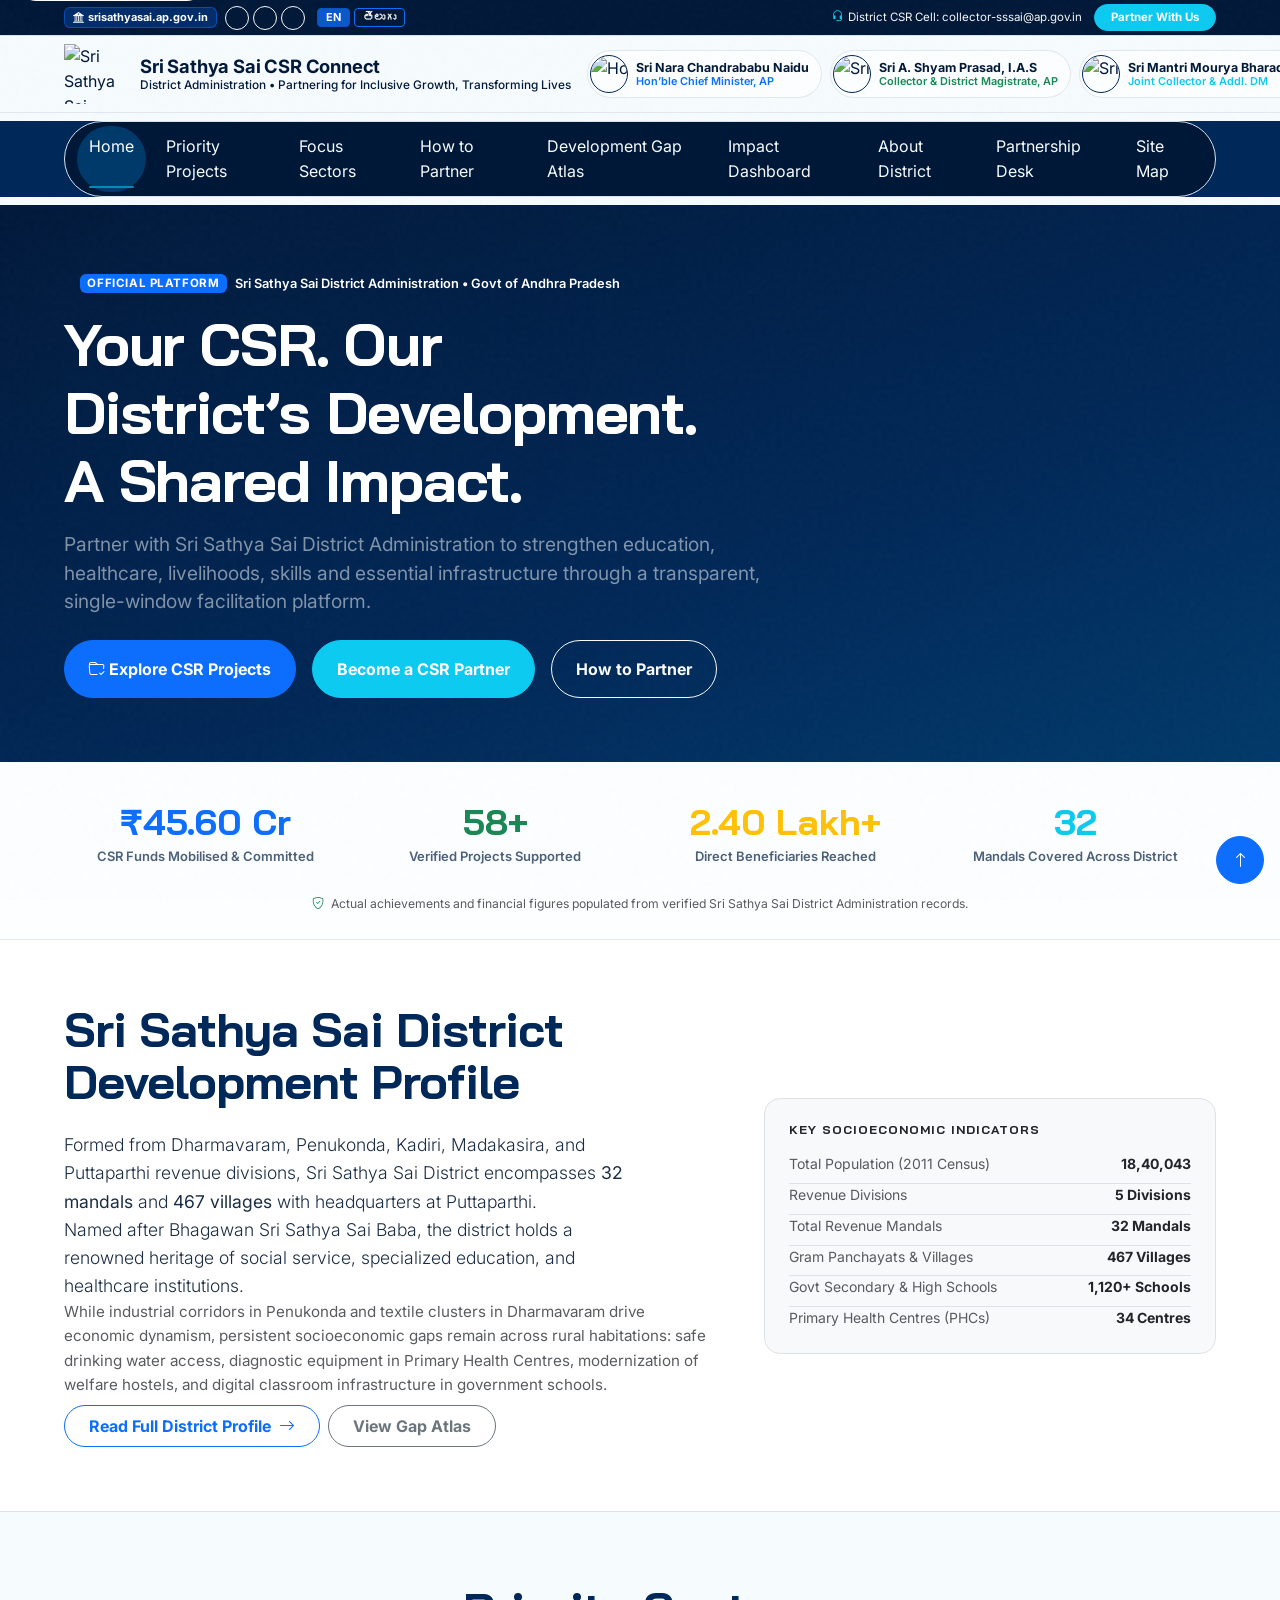
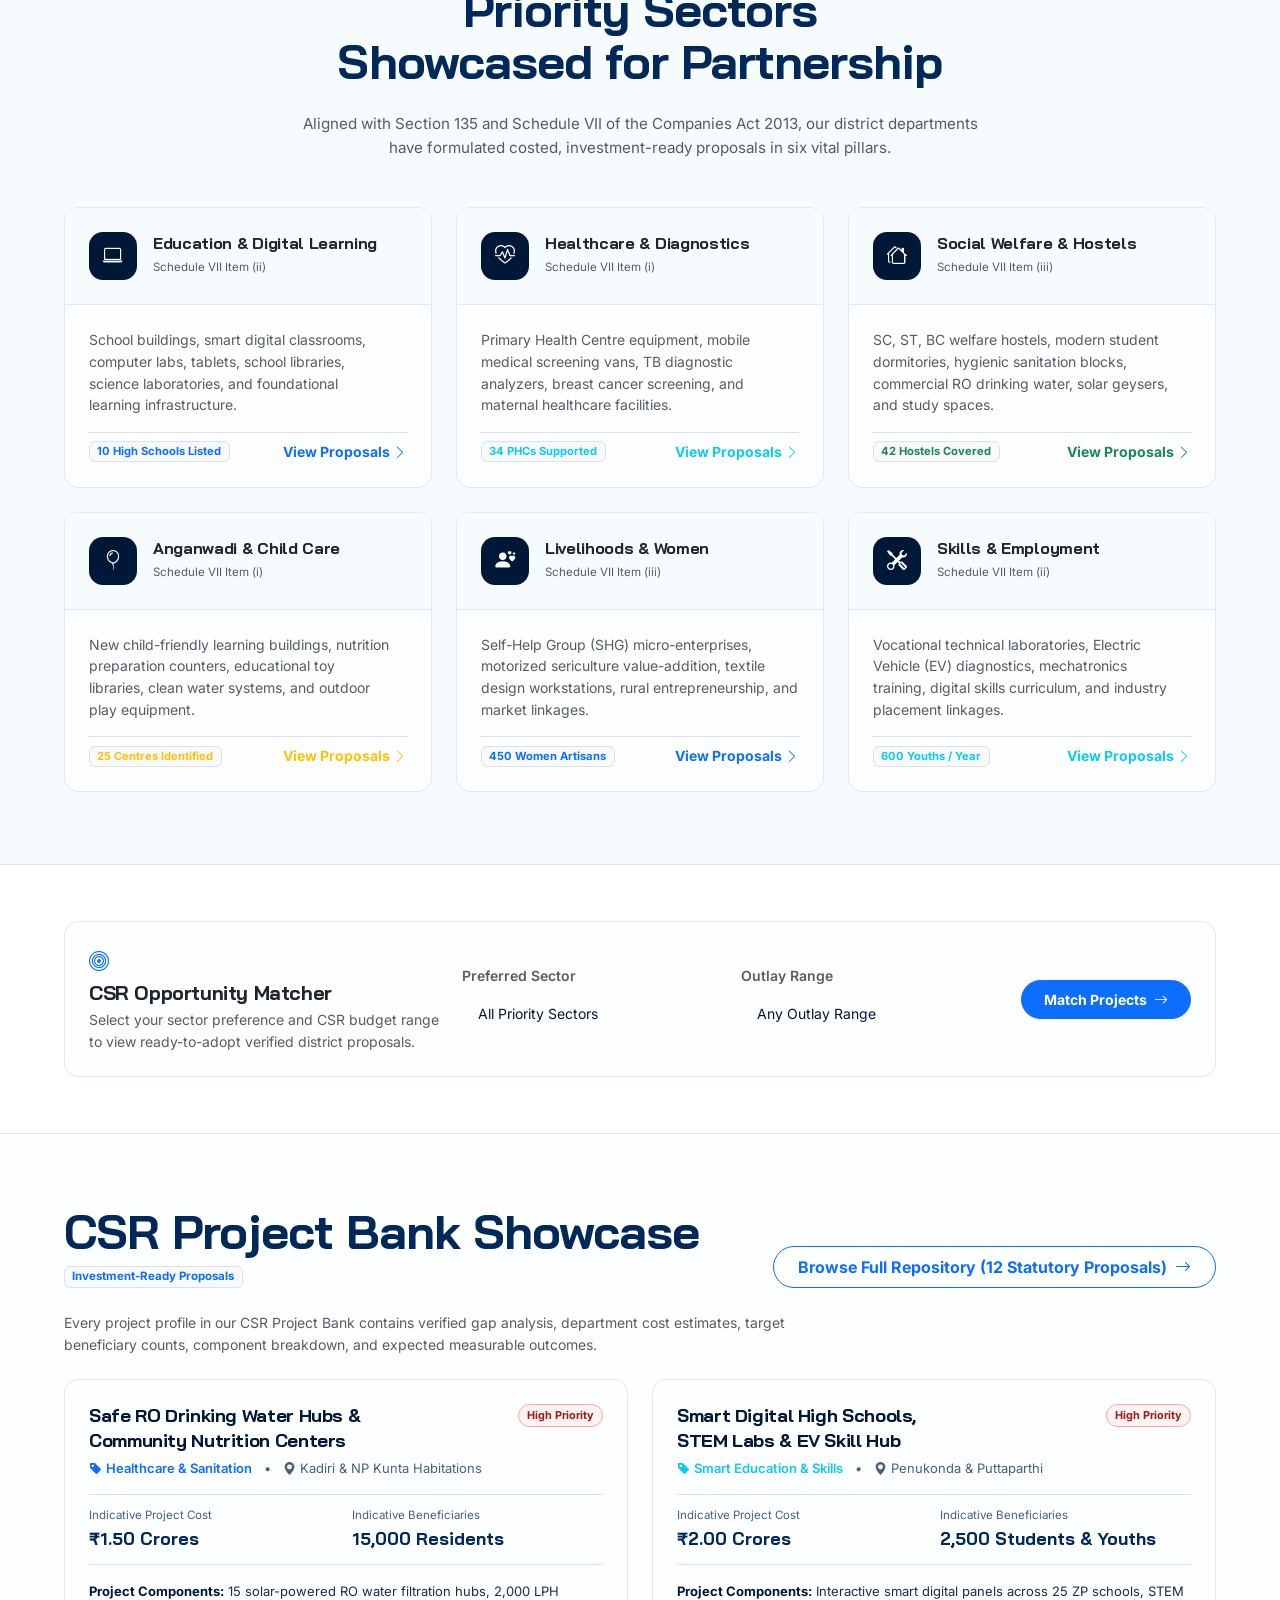
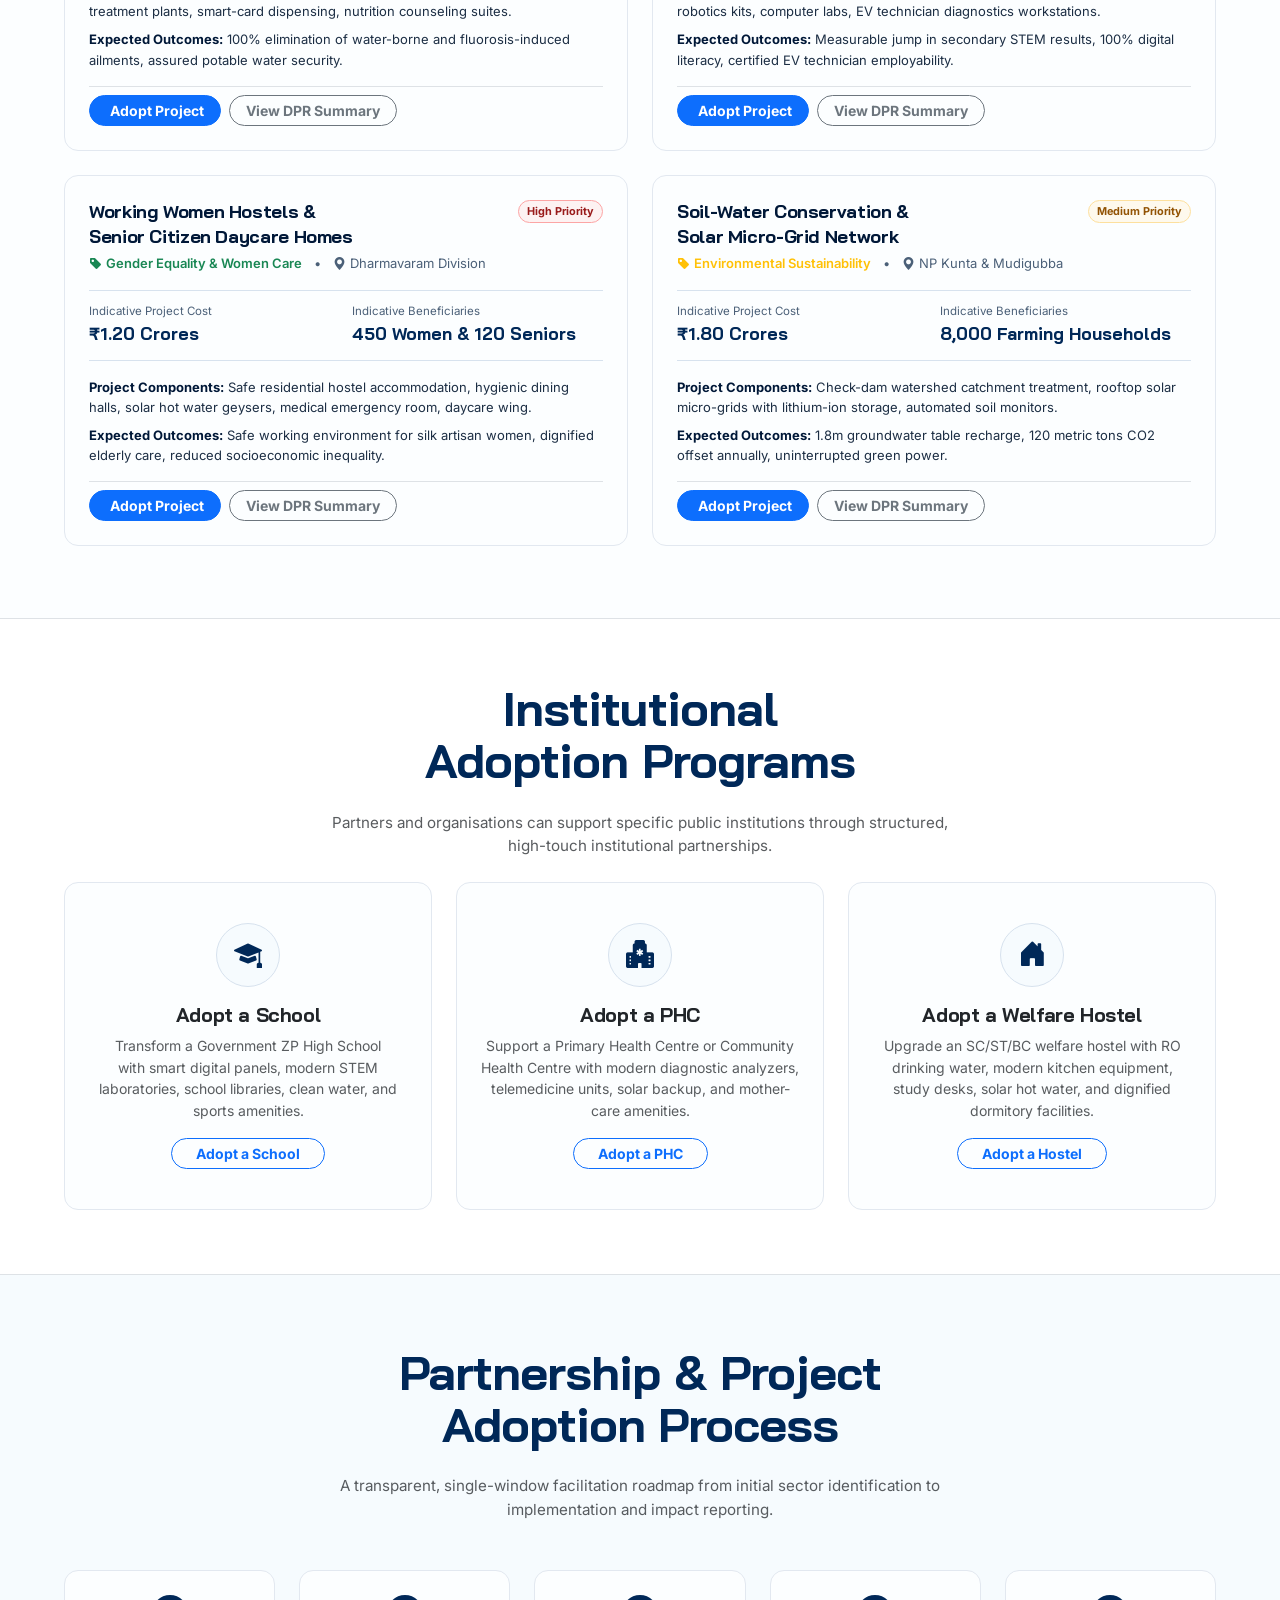
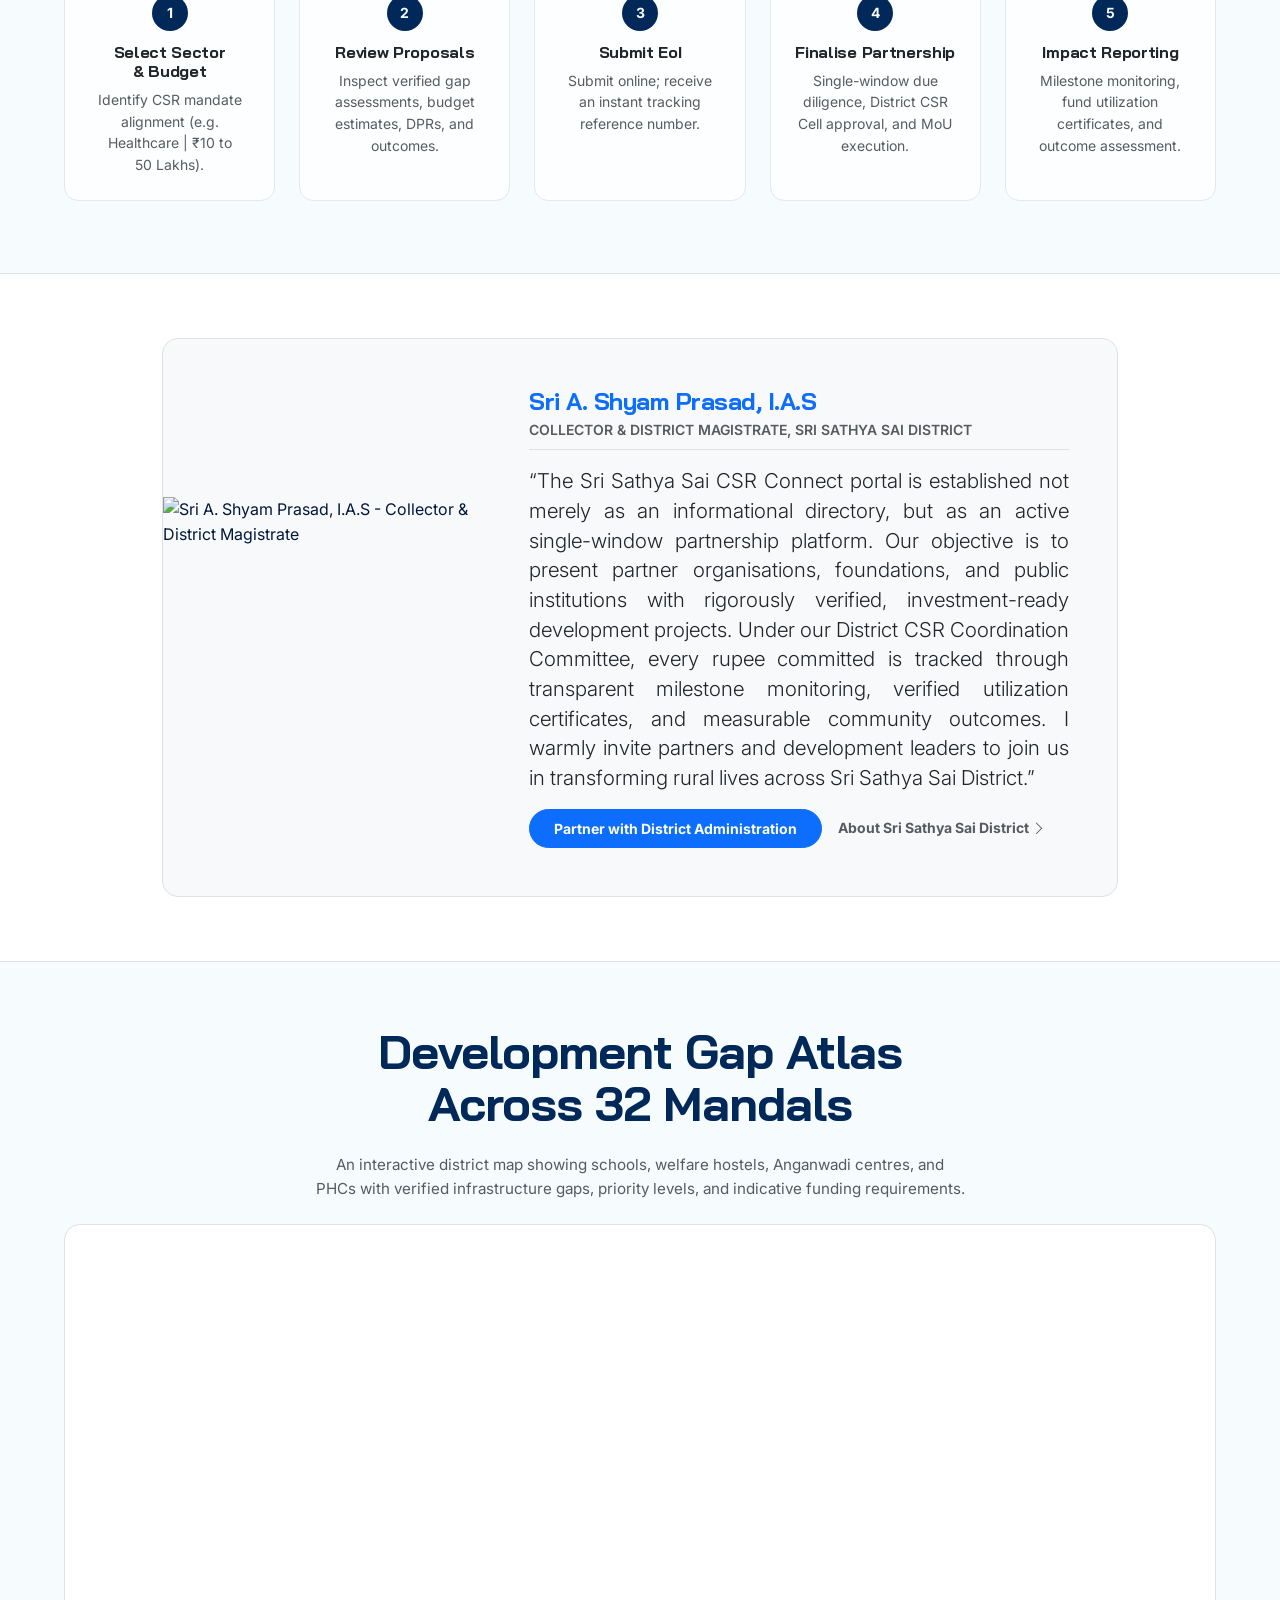
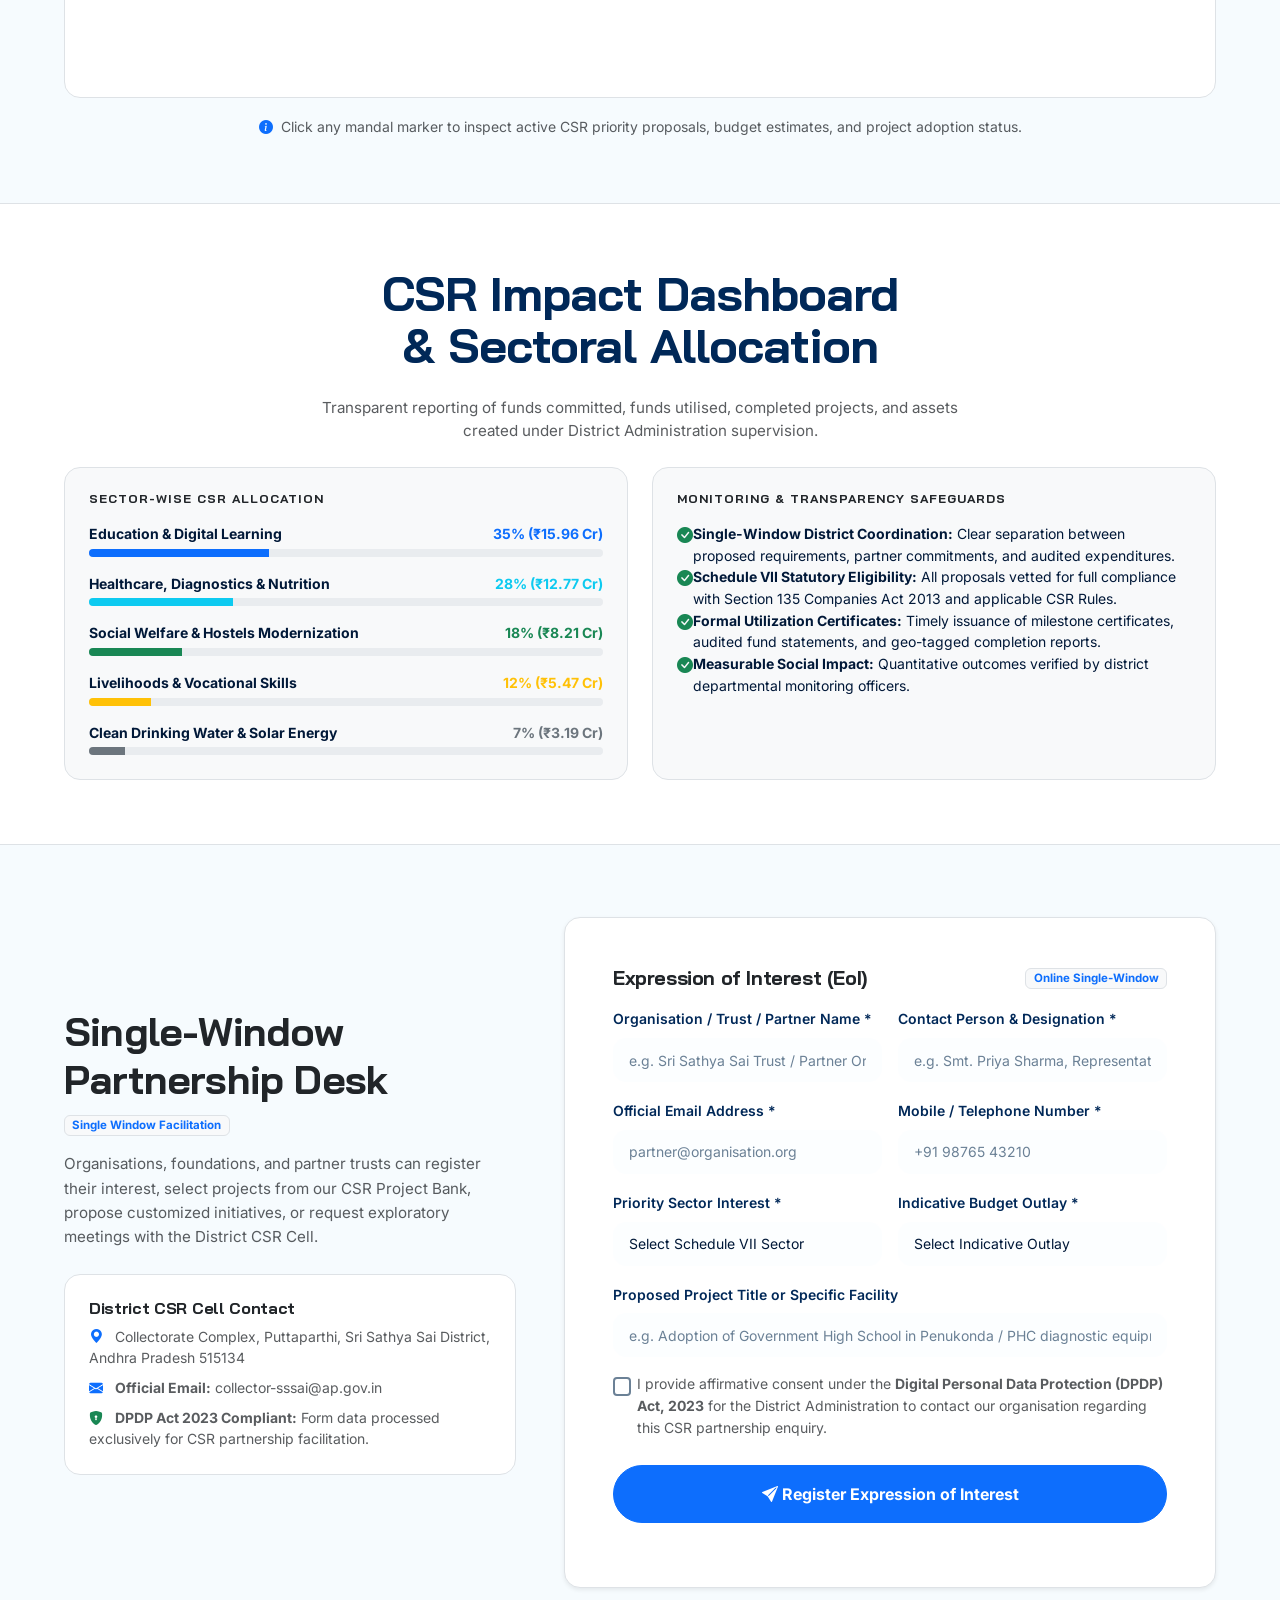
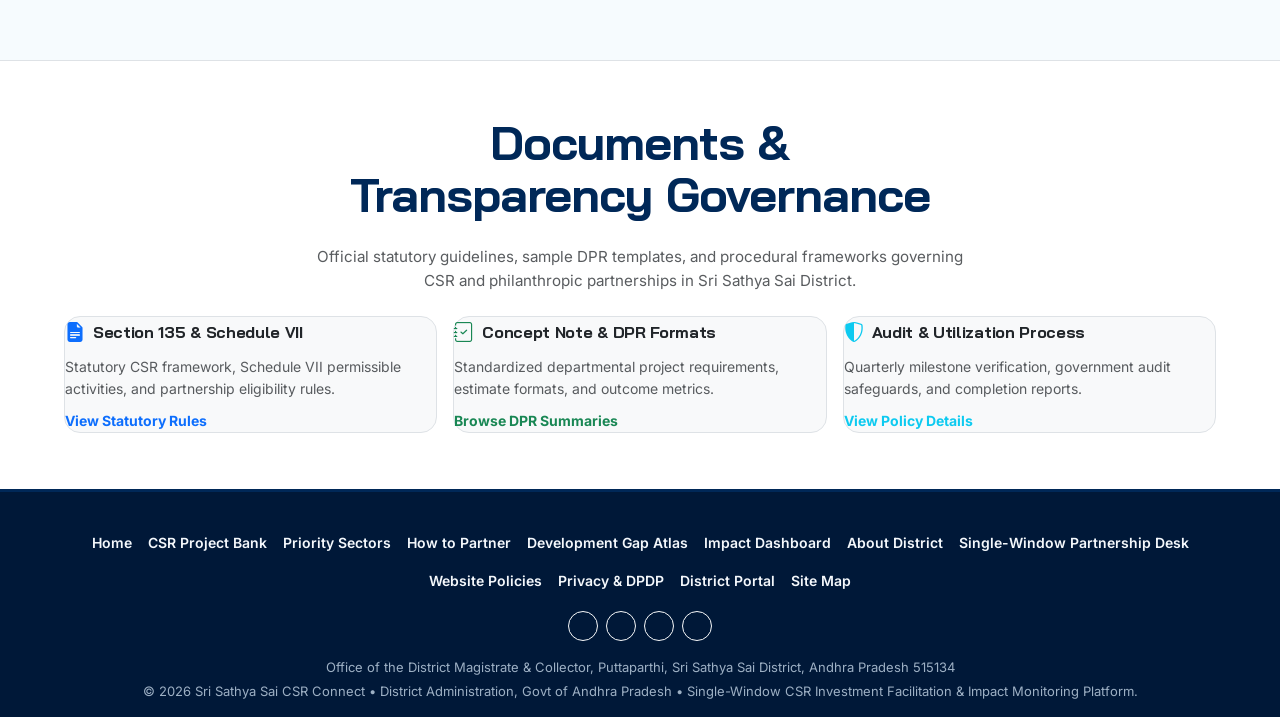
==== commit 0e440ef6: "Populate 12 preset statutory Schedule VII CSR projects, eliminate all corporate/company terminology " ====
--- a/index.html
+++ b/index.html
@@ -6,7 +6,7 @@
     <title>Sri Sathya Sai CSR Connect | District Administration, Govt of Andhra Pradesh</title>
     <meta content="width=device-width, initial-scale=1.0" name="viewport">
     <meta name="description"
-        content="Sri Sathya Sai CSR Connect , Official District Administration platform connecting corporate companies with verified development projects in education, healthcare, welfare hostels, and rural infrastructure.">
+        content="Sri Sathya Sai CSR Connect — Official District Administration platform connecting organisations, philanthropists, and development partners with verified development projects in education, healthcare, welfare hostels, and rural infrastructure.">
     <meta name="keywords" content="Sri Sathya Sai CSR, CSR Connect, AP District Administration, Puttaparthi CSR, Schedule VII, Companies Act 2013, CSR Project Bank">
     <meta name="author" content="District Administration, Sri Sathya Sai District">
     <meta name="theme-color" content="#002858">
@@ -14,7 +14,7 @@
     <!-- Open Graph Meta -->
     <meta property="og:title" content="Sri Sathya Sai CSR Connect | District Administration">
     <meta property="og:description"
-        content="Connecting corporate social responsibility with verified district development projects across Sri Sathya Sai District, Andhra Pradesh.">
+        content="Connecting CSR and philanthropic capital with verified district development projects across Sri Sathya Sai District, Andhra Pradesh.">
     <meta property="og:image" content="https://www.srisathyasaicsr.com/img/csr_logo.png">
     <meta property="og:url" content="https://www.srisathyasaicsr.com/">
     <meta property="og:type" content="website">
@@ -193,7 +193,7 @@
     <section id="priority-sectors" class="py-4 py-lg-5" style="background: var(--color-paper);">
         <div class="container py-2 py-lg-4">
             <div class="section-title text-center position-relative pb-2 mb-3 mx-auto" style="max-width: 720px;">
-                <h2 class="mb-0 fw-bold">Priority Sectors Showcased for Corporate Partnership</h2>
+                <h2 class="mb-0 fw-bold">Priority Sectors Showcased for Partnership</h2>
             </div>
             <p class="text-center text-muted mx-auto mb-4 mb-lg-5" style="max-width: 680px; font-size: 0.95rem;">
                 Aligned with Section 135 and Schedule VII of the Companies Act 2013, our district departments have formulated costed, investment-ready proposals in six vital pillars.
@@ -368,7 +368,7 @@
                         <span class="text-primary fs-5 d-inline-block mb-1" aria-hidden="true"><i class="bi bi-bullseye"></i></span>
                         <h3 class="h5 fw-bold text-dark mb-1">CSR Opportunity Matcher</h3>
                         <p class="text-muted small mb-0">
-                            Select your corporate sector preference and CSR budget range to view ready-to-adopt verified district proposals.
+                            Select your sector preference and CSR budget range to view ready-to-adopt verified district proposals.
                         </p>
                     </div>
                     <div class="col-lg-3 col-md-4">
@@ -415,7 +415,7 @@
                 </div>
                 <div class="mt-2 mt-md-0">
                     <a href="projects.html" class="btn btn-outline-primary rounded-pill px-4 py-2 fw-bold btn-shine text-nowrap">
-                        Browse Full Repository (8 Proposals) <i class="bi bi-arrow-right ms-1"></i>
+                        Browse Full Repository (12 Statutory Proposals) <i class="bi bi-arrow-right ms-1"></i>
                     </a>
                 </div>
             </div>
@@ -424,32 +424,32 @@
             </p>
 
             <div class="row g-4" id="home-projects-showcase">
-                <!-- Project 1: Digital Learning -->
+                <!-- Project 1: Safe RO Drinking Water -->
                 <div class="col-lg-6">
                     <div class="pdf-project-card">
                         <span class="priority-badge priority-high">High Priority</span>
-                        <h3 class="project-title">Digital Learning Infrastructure for Government High Schools</h3>
+                        <h3 class="project-title">Safe RO Drinking Water Hubs &amp; Community Nutrition Centers</h3>
                         <div class="project-meta">
-                            <span class="text-primary fw-semibold"><i class="bi bi-tag-fill me-1"></i>Education &amp; Digital Learning</span>
+                            <span class="text-primary fw-semibold"><i class="bi bi-tag-fill me-1"></i>Healthcare &amp; Sanitation</span>
                             <span class="mx-2">•</span>
-                            <span><i class="bi bi-geo-alt-fill me-1"></i>District-wide (10 High Schools)</span>
+                            <span><i class="bi bi-geo-alt-fill me-1"></i>Kadiri &amp; NP Kunta Habitations</span>
                         </div>
                         <div class="pdf-metric-grid">
                             <div>
                                 <span class="pdf-metric-lbl">Indicative Project Cost</span>
-                                <span class="pdf-metric-val">₹25.00 Lakhs</span>
+                                <span class="pdf-metric-val">₹1.50 Crores</span>
                             </div>
                             <div>
                                 <span class="pdf-metric-lbl">Indicative Beneficiaries</span>
-                                <span class="pdf-metric-val">1,000 Students</span>
+                                <span class="pdf-metric-val">15,000 Residents</span>
                             </div>
                         </div>
                         <div class="pdf-project-specs">
-                            <p class="mb-2"><strong>Project Components:</strong> Computer labs, interactive digital smartboards, teacher ICT orientation, 3-year maintenance.</p>
-                            <p class="mb-0"><strong>Expected Outcomes:</strong> Measurable improvement in STEM scores, 100% digital literacy for secondary grades.</p>
+                            <p class="mb-2"><strong>Project Components:</strong> 15 solar-powered RO water filtration hubs, 2,000 LPH treatment plants, smart-card dispensing, nutrition counseling suites.</p>
+                            <p class="mb-0"><strong>Expected Outcomes:</strong> 100% elimination of water-borne and fluorosis-induced ailments, assured potable water security.</p>
                         </div>
                         <div class="d-flex gap-2 pt-2 border-top">
-                            <a href="#partner-form" class="btn btn-sm btn-primary rounded-pill px-3 py-1.5 fw-bold text-nowrap adopt-trigger-btn" data-project-title="Digital Learning Infrastructure for Government High Schools" data-project-sector="Education & Digital Learning">
+                            <a href="#partner-form" class="btn btn-sm btn-primary rounded-pill px-3 py-1.5 fw-bold text-nowrap adopt-trigger-btn" data-project-title="Safe RO Drinking Water Hubs & Community Nutrition Centers" data-project-sector="Healthcare & Sanitation">
                                 <i class="bi bi-handshake me-1"></i> Adopt Project
                             </a>
                             <a href="projects.html" class="btn btn-sm btn-outline-secondary rounded-pill px-3 py-1.5 fw-bold text-nowrap">
@@ -459,32 +459,32 @@
                     </div>
                 </div>
 
-                <!-- Project 2: Healthcare & PHC Diagnostics -->
+                <!-- Project 2: Smart Digital High Schools -->
                 <div class="col-lg-6">
                     <div class="pdf-project-card">
                         <span class="priority-badge priority-high">High Priority</span>
-                        <h3 class="project-title">PHC Diagnostic &amp; Mobile Medical Screening Units</h3>
+                        <h3 class="project-title">Smart Digital High Schools, STEM Labs &amp; EV Skill Hub</h3>
                         <div class="project-meta">
-                            <span class="text-info fw-semibold"><i class="bi bi-tag-fill me-1"></i>Healthcare &amp; Diagnostics</span>
+                            <span class="text-info fw-semibold"><i class="bi bi-tag-fill me-1"></i>Smart Education &amp; Skills</span>
                             <span class="mx-2">•</span>
-                            <span><i class="bi bi-geo-alt-fill me-1"></i>Puttaparthi &amp; Penukonda Habitations</span>
+                            <span><i class="bi bi-geo-alt-fill me-1"></i>Penukonda &amp; Puttaparthi</span>
                         </div>
                         <div class="pdf-metric-grid">
                             <div>
                                 <span class="pdf-metric-lbl">Indicative Project Cost</span>
-                                <span class="pdf-metric-val">₹45.00 Lakhs</span>
+                                <span class="pdf-metric-val">₹2.00 Crores</span>
                             </div>
                             <div>
                                 <span class="pdf-metric-lbl">Indicative Beneficiaries</span>
-                                <span class="pdf-metric-val">12,000 Residents</span>
+                                <span class="pdf-metric-val">2,500 Students &amp; Youths</span>
                             </div>
                         </div>
                         <div class="pdf-project-specs">
-                            <p class="mb-2"><strong>Project Components:</strong> Mobile medical van, digital X-ray, automated hematology analyzers, ultrasound screening kit.</p>
-                            <p class="mb-0"><strong>Expected Outcomes:</strong> Early detection of non-communicable diseases, routine maternal checkups, zero referral delay.</p>
+                            <p class="mb-2"><strong>Project Components:</strong> Interactive smart digital panels across 25 ZP schools, STEM robotics kits, computer labs, EV technician diagnostics workstations.</p>
+                            <p class="mb-0"><strong>Expected Outcomes:</strong> Measurable jump in secondary STEM results, 100% digital literacy, certified EV technician employability.</p>
                         </div>
                         <div class="d-flex gap-2 pt-2 border-top">
-                            <a href="#partner-form" class="btn btn-sm btn-primary rounded-pill px-3 py-1.5 fw-bold text-nowrap adopt-trigger-btn" data-project-title="PHC Diagnostic & Mobile Medical Screening Units" data-project-sector="Healthcare & Diagnostics">
+                            <a href="#partner-form" class="btn btn-sm btn-primary rounded-pill px-3 py-1.5 fw-bold text-nowrap adopt-trigger-btn" data-project-title="Smart Digital High Schools, STEM Labs & EV Skill Hub" data-project-sector="Smart Education & Skills">
                                 <i class="bi bi-handshake me-1"></i> Adopt Project
                             </a>
                             <a href="projects.html" class="btn btn-sm btn-outline-secondary rounded-pill px-3 py-1.5 fw-bold text-nowrap">
@@ -494,32 +494,32 @@
                     </div>
                 </div>
 
-                <!-- Project 3: Social Welfare Hostels -->
+                <!-- Project 3: Working Women Hostels -->
                 <div class="col-lg-6">
                     <div class="pdf-project-card">
                         <span class="priority-badge priority-high">High Priority</span>
-                        <h3 class="project-title">SC &amp; BC Welfare Hostels Modernization &amp; Safe Water</h3>
+                        <h3 class="project-title">Working Women Hostels &amp; Senior Citizen Daycare Homes</h3>
                         <div class="project-meta">
-                            <span class="text-success fw-semibold"><i class="bi bi-tag-fill me-1"></i>Social Welfare &amp; Hostels</span>
+                            <span class="text-success fw-semibold"><i class="bi bi-tag-fill me-1"></i>Gender Equality &amp; Women Care</span>
                             <span class="mx-2">•</span>
-                            <span><i class="bi bi-geo-alt-fill me-1"></i>District-wide (42 Hostels)</span>
+                            <span><i class="bi bi-geo-alt-fill me-1"></i>Dharmavaram Division</span>
                         </div>
                         <div class="pdf-metric-grid">
                             <div>
                                 <span class="pdf-metric-lbl">Indicative Project Cost</span>
-                                <span class="pdf-metric-val">₹65.00 Lakhs</span>
+                                <span class="pdf-metric-val">₹1.20 Crores</span>
                             </div>
                             <div>
                                 <span class="pdf-metric-lbl">Indicative Beneficiaries</span>
-                                <span class="pdf-metric-val">3,200 Students</span>
+                                <span class="pdf-metric-val">450 Women &amp; 120 Seniors</span>
                             </div>
                         </div>
                         <div class="pdf-project-specs">
-                            <p class="mb-2"><strong>Project Components:</strong> High-capacity RO water purification plants, solar geysers, dining halls, tiled sanitation blocks.</p>
-                            <p class="mb-0"><strong>Expected Outcomes:</strong> 100% elimination of water-borne ailments, dignified residential living, zero dropout rates.</p>
+                            <p class="mb-2"><strong>Project Components:</strong> Safe residential hostel accommodation, hygienic dining halls, solar hot water geysers, medical emergency room, daycare wing.</p>
+                            <p class="mb-0"><strong>Expected Outcomes:</strong> Safe working environment for silk artisan women, dignified elderly care, reduced socioeconomic inequality.</p>
                         </div>
                         <div class="d-flex gap-2 pt-2 border-top">
-                            <a href="#partner-form" class="btn btn-sm btn-primary rounded-pill px-3 py-1.5 fw-bold text-nowrap adopt-trigger-btn" data-project-title="SC & BC Welfare Hostels Modernization & Safe Water" data-project-sector="Social Welfare & Hostels">
+                            <a href="#partner-form" class="btn btn-sm btn-primary rounded-pill px-3 py-1.5 fw-bold text-nowrap adopt-trigger-btn" data-project-title="Working Women Hostels & Senior Citizen Daycare Homes" data-project-sector="Gender Equality & Women Care">
                                 <i class="bi bi-handshake me-1"></i> Adopt Project
                             </a>
                             <a href="projects.html" class="btn btn-sm btn-outline-secondary rounded-pill px-3 py-1.5 fw-bold text-nowrap">
@@ -529,32 +529,32 @@
                     </div>
                 </div>
 
-                <!-- Project 4: Anganwadi Centers -->
+                <!-- Project 4: Soil-Water & Solar Micro-Grid -->
                 <div class="col-lg-6">
                     <div class="pdf-project-card">
-                        <span class="priority-badge priority-high">High Priority</span>
-                        <h3 class="project-title">Model Anganwadi Child-Friendly Centers &amp; Nutrition</h3>
+                        <span class="priority-badge priority-medium">Medium Priority</span>
+                        <h3 class="project-title">Soil-Water Conservation &amp; Solar Micro-Grid Network</h3>
                         <div class="project-meta">
-                            <span class="text-warning fw-semibold"><i class="bi bi-tag-fill me-1"></i>Anganwadi &amp; Child Care</span>
+                            <span class="text-warning fw-semibold"><i class="bi bi-tag-fill me-1"></i>Environmental Sustainability</span>
                             <span class="mx-2">•</span>
-                            <span><i class="bi bi-geo-alt-fill me-1"></i>Dharmavaram &amp; Madakasira (25 Centers)</span>
+                            <span><i class="bi bi-geo-alt-fill me-1"></i>NP Kunta &amp; Mudigubba</span>
                         </div>
                         <div class="pdf-metric-grid">
                             <div>
                                 <span class="pdf-metric-lbl">Indicative Project Cost</span>
-                                <span class="pdf-metric-val">₹30.00 Lakhs</span>
+                                <span class="pdf-metric-val">₹1.80 Crores</span>
                             </div>
                             <div>
                                 <span class="pdf-metric-lbl">Indicative Beneficiaries</span>
-                                <span class="pdf-metric-val">850 Children &amp; Mothers</span>
+                                <span class="pdf-metric-val">8,000 Farming Households</span>
                             </div>
                         </div>
                         <div class="pdf-project-specs">
-                            <p class="mb-2"><strong>Project Components:</strong> Child-safe learning spaces, educational toys, clean drinking water systems, fortified food prep counters.</p>
-                            <p class="mb-0"><strong>Expected Outcomes:</strong> Reduction in severe acute malnutrition (SAM) and improved pre-school cognitive readiness.</p>
+                            <p class="mb-2"><strong>Project Components:</strong> Check-dam watershed catchment treatment, rooftop solar micro-grids with lithium-ion storage, automated soil monitors.</p>
+                            <p class="mb-0"><strong>Expected Outcomes:</strong> 1.8m groundwater table recharge, 120 metric tons CO2 offset annually, uninterrupted green power.</p>
                         </div>
                         <div class="d-flex gap-2 pt-2 border-top">
-                            <a href="#partner-form" class="btn btn-sm btn-primary rounded-pill px-3 py-1.5 fw-bold text-nowrap adopt-trigger-btn" data-project-title="Model Anganwadi Child-Friendly Centers & Nutrition" data-project-sector="Anganwadi & Child Development">
+                            <a href="#partner-form" class="btn btn-sm btn-primary rounded-pill px-3 py-1.5 fw-bold text-nowrap adopt-trigger-btn" data-project-title="Soil-Water Conservation & Solar Micro-Grid Network" data-project-sector="Environmental Sustainability">
                                 <i class="bi bi-handshake me-1"></i> Adopt Project
                             </a>
                             <a href="projects.html" class="btn btn-sm btn-outline-secondary rounded-pill px-3 py-1.5 fw-bold text-nowrap">
@@ -574,7 +574,7 @@
                 <h2 class="mb-0 fw-bold">Institutional Adoption Programs</h2>
             </div>
             <p class="text-center text-muted mx-auto mb-4" style="max-width: 650px; font-size: 0.95rem;">
-                Corporate companies can identify and support specific public institutions through structured, high-touch institutional partnerships.
+                Partners and organisations can support specific public institutions through structured, high-touch institutional partnerships.
             </p>
 
             <div class="row g-4">
@@ -629,11 +629,11 @@
         </div>
     </section>
 
-    <!-- 5-Step Corporate Engagement Process (Page 4 of Concept Note PDF) -->
+    <!-- 5-Step Partnership & Project Adoption Process (Page 4 of Concept Note PDF) -->
     <section id="engagement-model" class="py-4 py-lg-5" style="background: var(--color-paper);">
         <div class="container py-2 py-lg-4">
             <div class="section-title text-center position-relative pb-2 mb-3 mx-auto" style="max-width: 680px;">
-                <h2 class="mb-0 fw-bold">How a Corporate Company Partners With Us</h2>
+                <h2 class="mb-0 fw-bold">Partnership &amp; Project Adoption Process</h2>
             </div>
             <p class="text-center text-muted mx-auto mb-4 mb-lg-5" style="max-width: 680px; font-size: 0.95rem;">
                 A transparent, single-window facilitation roadmap from initial sector identification to implementation and impact reporting.
@@ -645,7 +645,7 @@
                     <div class="engagement-step-card">
                         <div class="engagement-step-num">1</div>
                         <h3 class="h6 fw-bold text-dark mb-2">Select Sector &amp; Budget</h3>
-                        <p class="small text-muted mb-0">Identify corporate CSR mandate alignment (e.g. Healthcare | ₹10to50 Lakhs).</p>
+                        <p class="small text-muted mb-0">Identify CSR mandate alignment (e.g. Healthcare | ₹10 to 50 Lakhs).</p>
                     </div>
                 </div>
 
@@ -707,7 +707,7 @@
                                         Collector &amp; District Magistrate, Sri Sathya Sai District
                                     </small>
                                     <p style="text-align: justify;" class="lead text-dark mb-3" style="font-size: 1.05rem; line-height: 1.6;">
-                                        “The Sri Sathya Sai CSR Connect portal is established not merely as an informational directory, but as an active single-window partnership platform. Our objective is to present corporate companies, foundations, and public-sector enterprises with rigorously verified, investment-ready development projects. Under our District CSR Coordination Committee, every rupee committed is tracked through transparent milestone monitoring, verified utilization certificates, and measurable community outcomes. I warmly invite corporate leaders to join us in transforming rural lives across Sri Sathya Sai District.”
+                                        “The Sri Sathya Sai CSR Connect portal is established not merely as an informational directory, but as an active single-window partnership platform. Our objective is to present partner organisations, foundations, and public institutions with rigorously verified, investment-ready development projects. Under our District CSR Coordination Committee, every rupee committed is tracked through transparent milestone monitoring, verified utilization certificates, and measurable community outcomes. I warmly invite partners and development leaders to join us in transforming rural lives across Sri Sathya Sai District.”
                                     </p>
                                     <div class="d-flex align-items-center gap-3">
                                         <a href="#partner-form" class="btn btn-sm btn-primary rounded-pill px-4 py-2 fw-bold text-nowrap">
@@ -739,7 +739,7 @@
                 <div id="district-leaflet-map" style="height: 440px; border-radius: 12px; z-index: 1;"></div>
             </div>
             <div class="text-center mt-3">
-                <small class="text-muted"><i class="bi bi-info-circle-fill text-primary me-1"></i> Click any mandal marker to inspect active CSR priority proposals, budget estimates, and corporate sponsorship status.</small>
+                <small class="text-muted"><i class="bi bi-info-circle-fill text-primary me-1"></i> Click any mandal marker to inspect active CSR priority proposals, budget estimates, and project adoption status.</small>
             </div>
         </div>
     </section>
@@ -818,7 +818,7 @@
                         <ul class="list-unstyled mb-0 d-flex flex-column gap-2.5 small">
                             <li class="d-flex gap-2.5 align-items-start">
                                 <i class="bi bi-check-circle-fill text-success fs-6 mt-0.5"></i>
-                                <span><strong>Single-Window District Coordination:</strong> Clear separation between proposed requirements, corporate commitments, and audited expenditures.</span>
+                                <span><strong>Single-Window District Coordination:</strong> Clear separation between proposed requirements, partner commitments, and audited expenditures.</span>
                             </li>
                             <li class="d-flex gap-2.5 align-items-start">
                                 <i class="bi bi-check-circle-fill text-success fs-6 mt-0.5"></i>
@@ -839,15 +839,15 @@
         </div>
     </section>
 
-    <!-- Component 3: Corporate Partnership Desk (EoI Form - Page 1 & 3 of Concept Note PDF) -->
+    <!-- Component 3: Single-Window Partnership Desk (EoI Form - Page 1 & 3 of Concept Note PDF) -->
     <section id="partner-form" class="py-4 py-lg-5" style="background: var(--color-paper);">
         <div class="container py-2 py-lg-4">
             <div class="row g-4 g-lg-5 align-items-center">
                 <div class="col-lg-5">
-                    <h2 class="display-6 fw-bold mb-2 text-dark">Corporate Partnership Desk</h2>
+                    <h2 class="display-6 fw-bold mb-2 text-dark">Single-Window Partnership Desk</h2>
                     <span class="badge bg-light text-primary border mb-3" style="font-size: 0.72rem;">Single Window Facilitation</span>
                     <p class="text-muted mb-4" style="font-size: 0.95rem; line-height: 1.6;">
-                        Companies and foundations can register their interest, select projects from our CSR Project Bank, propose customized initiatives, or request exploratory meetings with the District CSR Cell.
+                        Organisations, foundations, and partner trusts can register their interest, select projects from our CSR Project Bank, propose customized initiatives, or request exploratory meetings with the District CSR Cell.
                     </p>
 
                     <div class="bg-white p-3.5 p-lg-4 rounded-4 border mb-4">
@@ -880,16 +880,16 @@
 
                             <div class="row g-3">
                                 <div class="col-md-6">
-                                    <label for="company_name" class="form-label small fw-semibold">Company / Foundation Name *</label>
-                                    <input type="text" class="form-control" id="company_name" name="company_name" placeholder="e.g. Acme Philanthropies" required maxlength="120">
+                                    <label for="company_name" class="form-label small fw-semibold">Organisation / Trust / Partner Name *</label>
+                                    <input type="text" class="form-control" id="company_name" name="company_name" placeholder="e.g. Sri Sathya Sai Trust / Partner Organisation" required maxlength="120">
                                 </div>
                                 <div class="col-md-6">
                                     <label for="contact_person" class="form-label small fw-semibold">Contact Person &amp; Designation *</label>
-                                    <input type="text" class="form-control" id="contact_person" name="contact_person" placeholder="e.g. Smt. Priya Sharma, CSR Head" required maxlength="100">
+                                    <input type="text" class="form-control" id="contact_person" name="contact_person" placeholder="e.g. Smt. Priya Sharma, Representative" required maxlength="100">
                                 </div>
                                 <div class="col-md-6">
-                                    <label for="email" class="form-label small fw-semibold">Official Corporate Email *</label>
-                                    <input type="email" class="form-control" id="email" name="email" placeholder="csr@company.com" required maxlength="100">
+                                    <label for="email" class="form-label small fw-semibold">Official Email Address *</label>
+                                    <input type="email" class="form-control" id="email" name="email" placeholder="partner@organisation.org" required maxlength="100">
                                 </div>
                                 <div class="col-md-6">
                                     <label for="phone" class="form-label small fw-semibold">Mobile / Telephone Number *</label>
@@ -899,14 +899,18 @@
                                     <label for="sector" class="form-label small fw-semibold">Priority Sector Interest *</label>
                                     <select class="form-select" id="sector" name="sector" required>
                                         <option value="" disabled selected>Select Schedule VII Sector</option>
-                                        <option value="Education & Digital Learning">Education &amp; Digital Learning</option>
-                                        <option value="Healthcare & Diagnostics">Healthcare &amp; Diagnostics</option>
-                                        <option value="Social Welfare & Hostels">Social Welfare &amp; Hostels</option>
-                                        <option value="Anganwadi & Child Development">Anganwadi &amp; Child Development</option>
-                                        <option value="Livelihoods & Women’s Empowerment">Livelihoods &amp; Women’s Empowerment</option>
-                                        <option value="Skill Development & Employment">Skill Development &amp; Employment</option>
-                                        <option value="Drinking Water & Sanitation">Drinking Water &amp; Sanitation</option>
-                                        <option value="Environmental Sustainability">Environmental Sustainability</option>
+                                        <option value="Healthcare & Sanitation">Healthcare &amp; Sanitation (Item i)</option>
+                                        <option value="Smart Education & Skills">Smart Education &amp; Skills (Item ii)</option>
+                                        <option value="Gender Equality & Women Care">Gender Equality &amp; Women Care (Item iii)</option>
+                                        <option value="Environmental Sustainability">Environmental Sustainability (Item iv)</option>
+                                        <option value="Heritage & Culture">Heritage &amp; Culture (Item v)</option>
+                                        <option value="Armed Forces & Veteran Welfare">Armed Forces &amp; Veteran Welfare (Item vi)</option>
+                                        <option value="Rural & Olympic Sports">Rural &amp; Olympic Sports (Item vii)</option>
+                                        <option value="Socio-Economic Welfare Funds">SC/ST &amp; Socio-Economic Welfare (Item viii)</option>
+                                        <option value="Incubators, R&D & SDGs">Incubators, R&amp;D &amp; SDGs (Item ix)</option>
+                                        <option value="Rural Development Projects">Rural Development Projects (Item x)</option>
+                                        <option value="Slum Area Development">Slum Area Development (Item xi)</option>
+                                        <option value="Disaster Management">Disaster Management (Item xii)</option>
                                     </select>
                                 </div>
                                 <div class="col-md-6">
@@ -933,7 +937,7 @@
                                     </div>
                                 </div>
                                 <div class="col-12 mt-4">
-                                    <button type="submit" id="eoiSubmitBtn" class="btn btn-primary w-100 py-3 rounded-pill fw-bold btn-shine">
+                                    <button type="submit" id="eoiSubmitBtn" class="btn btn-primary w-100 py-3 rounded-pill fw-bold btn-shine text-nowrap">
                                         <i class="bi bi-send-fill me-1.5"></i> Register Expression of Interest
                                     </button>
                                 </div>
@@ -953,7 +957,7 @@
                 <h2 class="mb-0 fw-bold">Documents &amp; Transparency Governance</h2>
             </div>
             <p class="text-center text-muted mx-auto mb-4" style="max-width: 650px; font-size: 0.95rem;">
-                Official statutory guidelines, sample DPR templates, and procedural frameworks governing corporate social responsibility in Sri Sathya Sai District.
+                Official statutory guidelines, sample DPR templates, and procedural frameworks governing CSR and philanthropic partnerships in Sri Sathya Sai District.
             </p>
 
             <div class="row g-3">
@@ -961,9 +965,9 @@
                     <div class="bg-light p-3.5 rounded-4 border h-100">
                         <div class="d-flex align-items-center gap-2 mb-2">
                             <i class="bi bi-file-earmark-text-fill text-primary fs-5"></i>
-                            <h3 class="h6 fw-bold mb-0 text-dark">Section 135 Companies Act</h3>
-                        </div>
-                        <p class="small text-muted mb-2">Statutory CSR framework, Schedule VII permissible activities, and corporate eligibility rules.</p>
+                            <h3 class="h6 fw-bold mb-0 text-dark">Section 135 &amp; Schedule VII</h3>
+                        </div>
+                        <p class="small text-muted mb-2">Statutory CSR framework, Schedule VII permissible activities, and partnership eligibility rules.</p>
                         <a href="website-policies.html" class="small fw-bold text-decoration-none text-primary">View Statutory Rules</a>
                     </div>
                 </div>
--- a/css/base.css
+++ b/css/base.css
@@ -27,3 +27,7 @@
 @media (max-width: 60rem) { :root { --gutter: 24px; --section-gap-s: 80px; --section-gap: 96px; --section-gap-l: 120px; } }
 @media (max-width: 40rem) { :root { --gutter: 16px; --section-gap-s: 56px; --section-gap: 72px; --section-gap-l: 96px; --gap-columns: 16px; } }
 @media (prefers-reduced-motion: reduce) { *:not(.keep-motion), *:not(.keep-motion)::before, *:not(.keep-motion)::after { animation-duration: 0.01ms !important; animation-iteration-count: 1 !important; transition-duration: 0.01ms !important; scroll-behavior: auto !important; } }
+
+.text-nowrap {
+    white-space: nowrap !important;
+}
